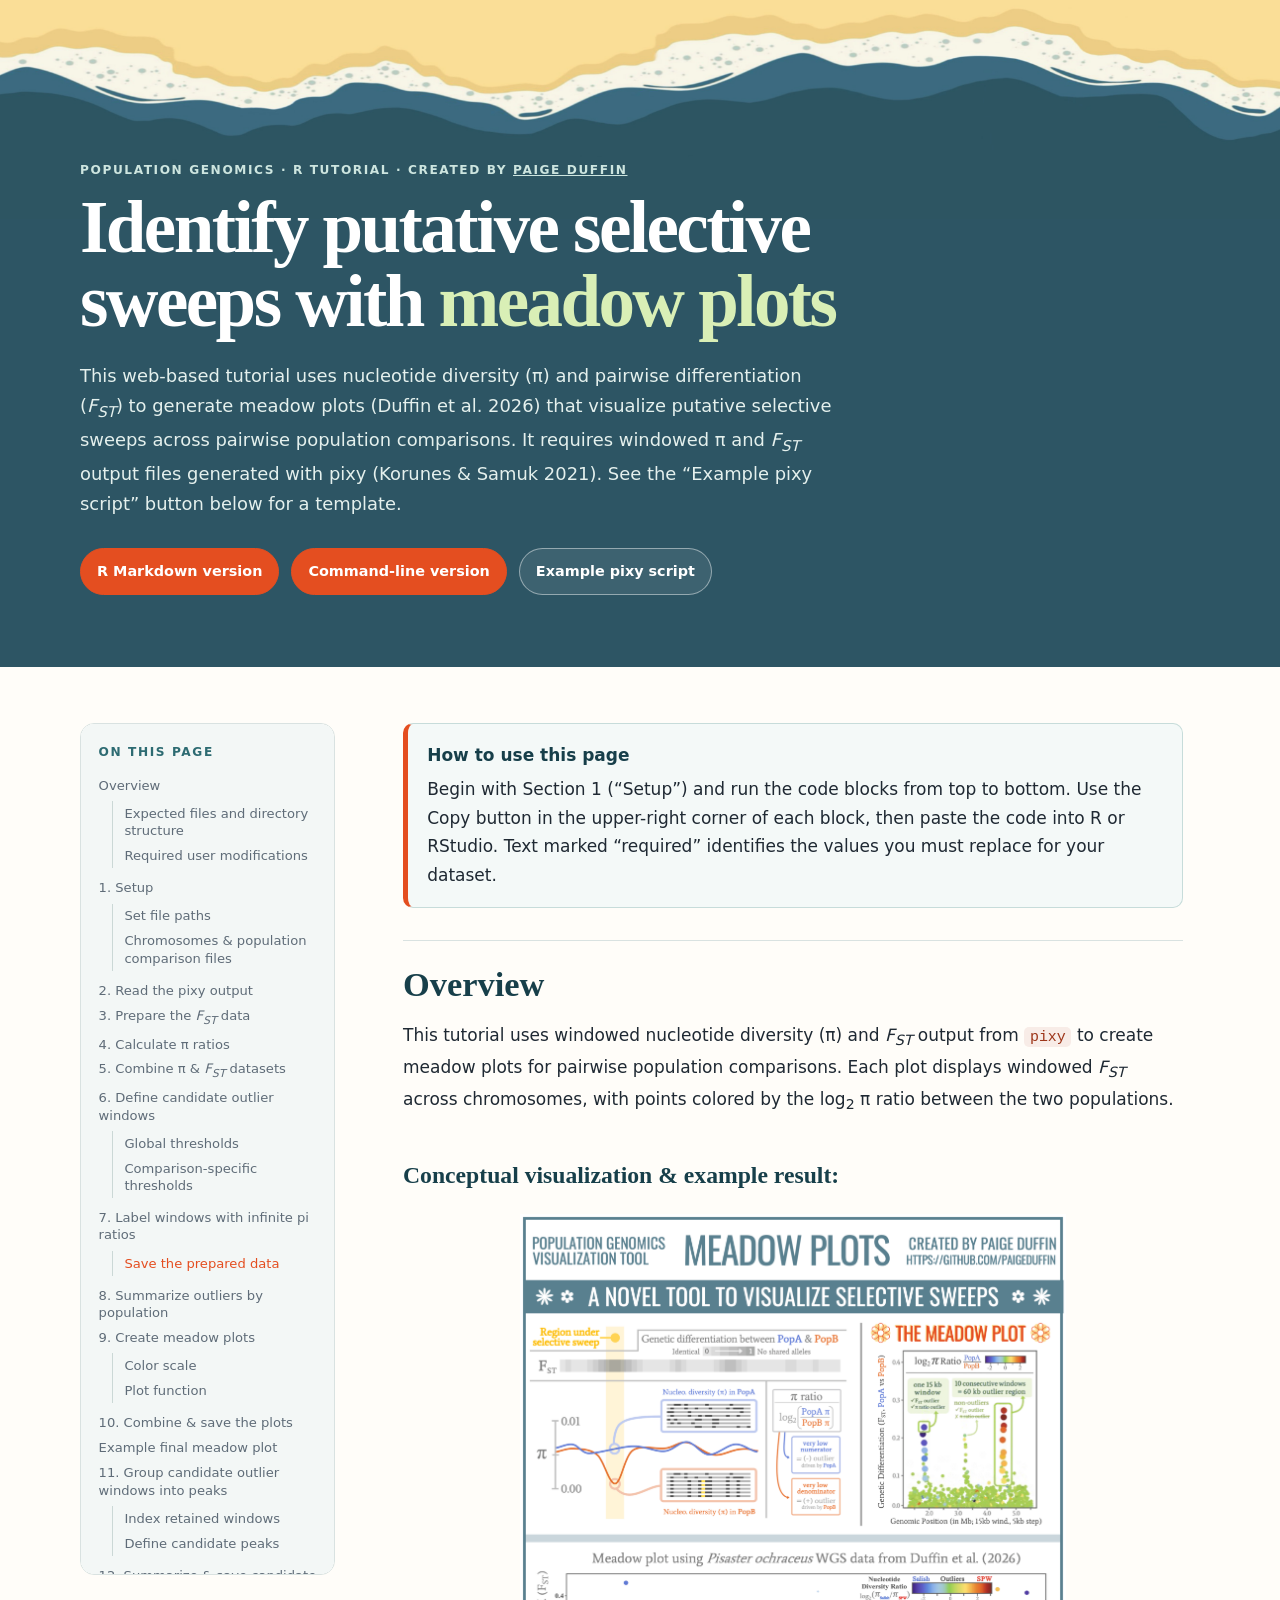
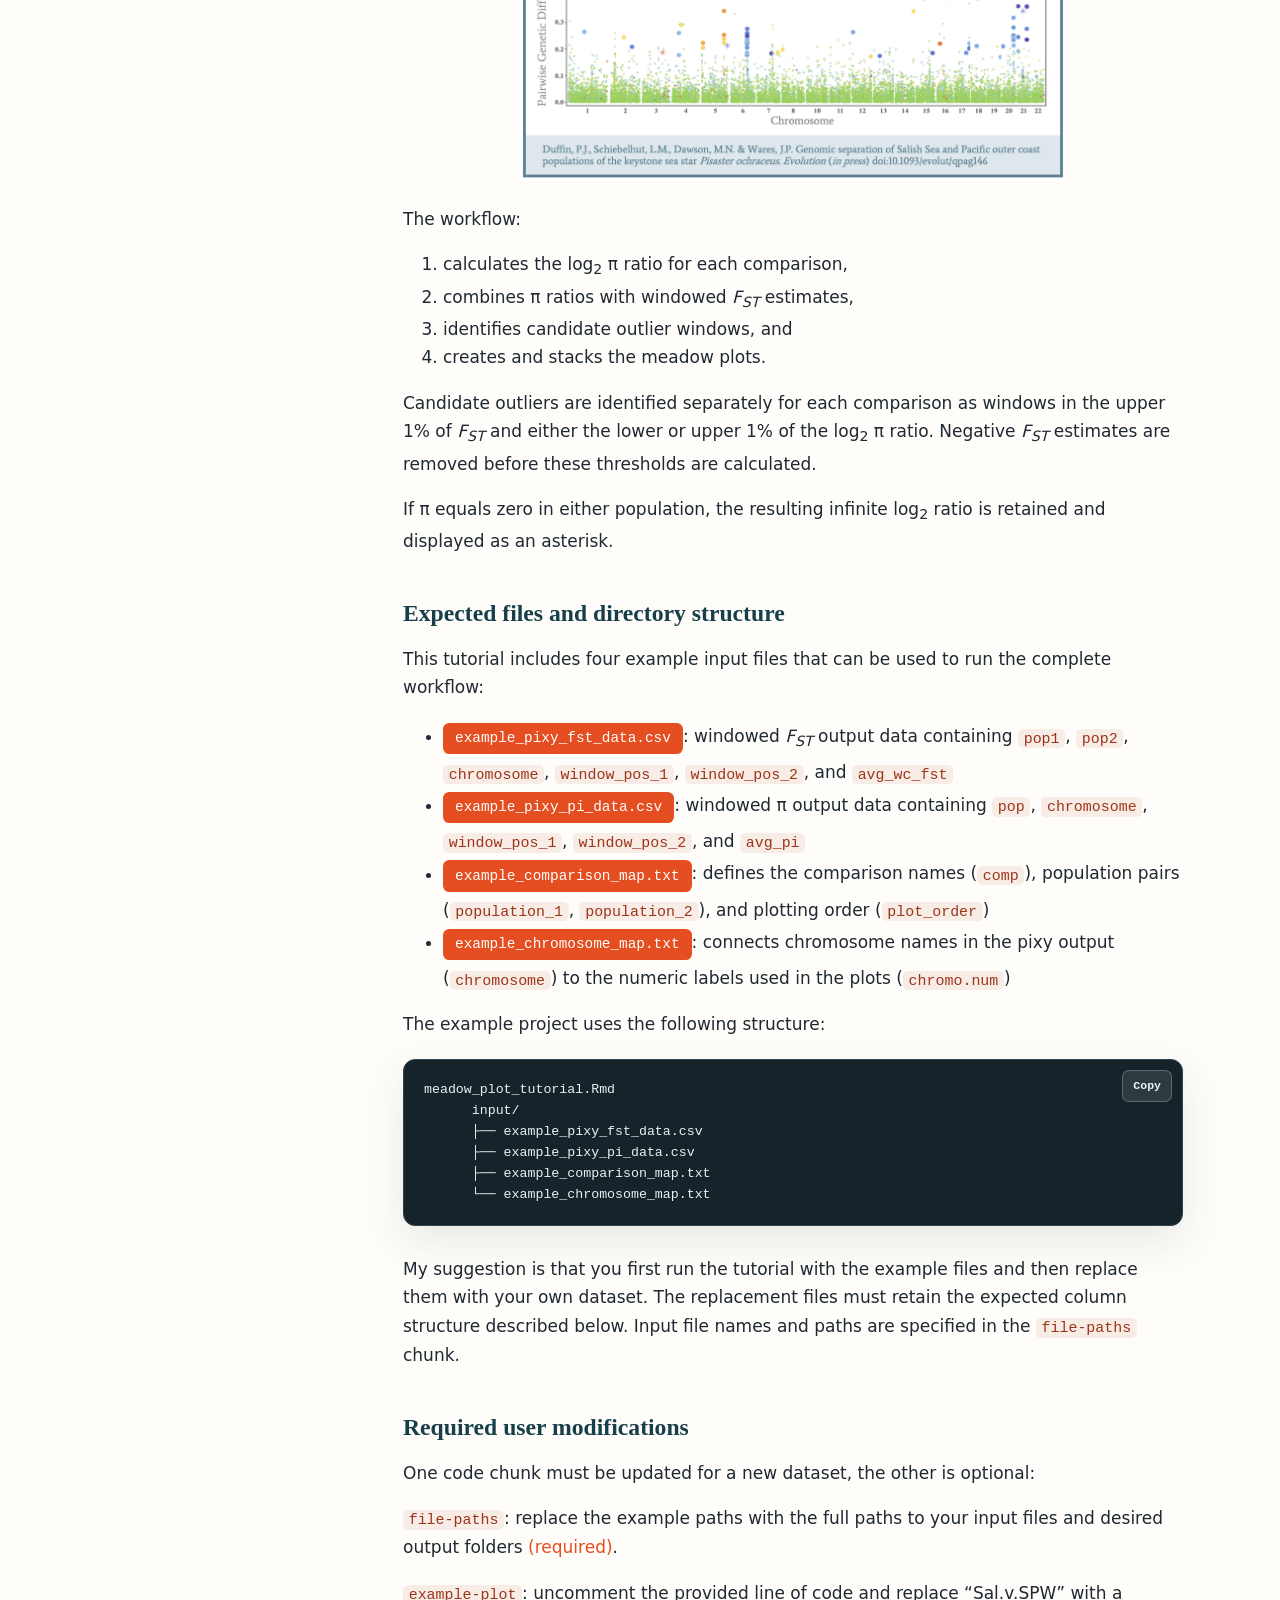
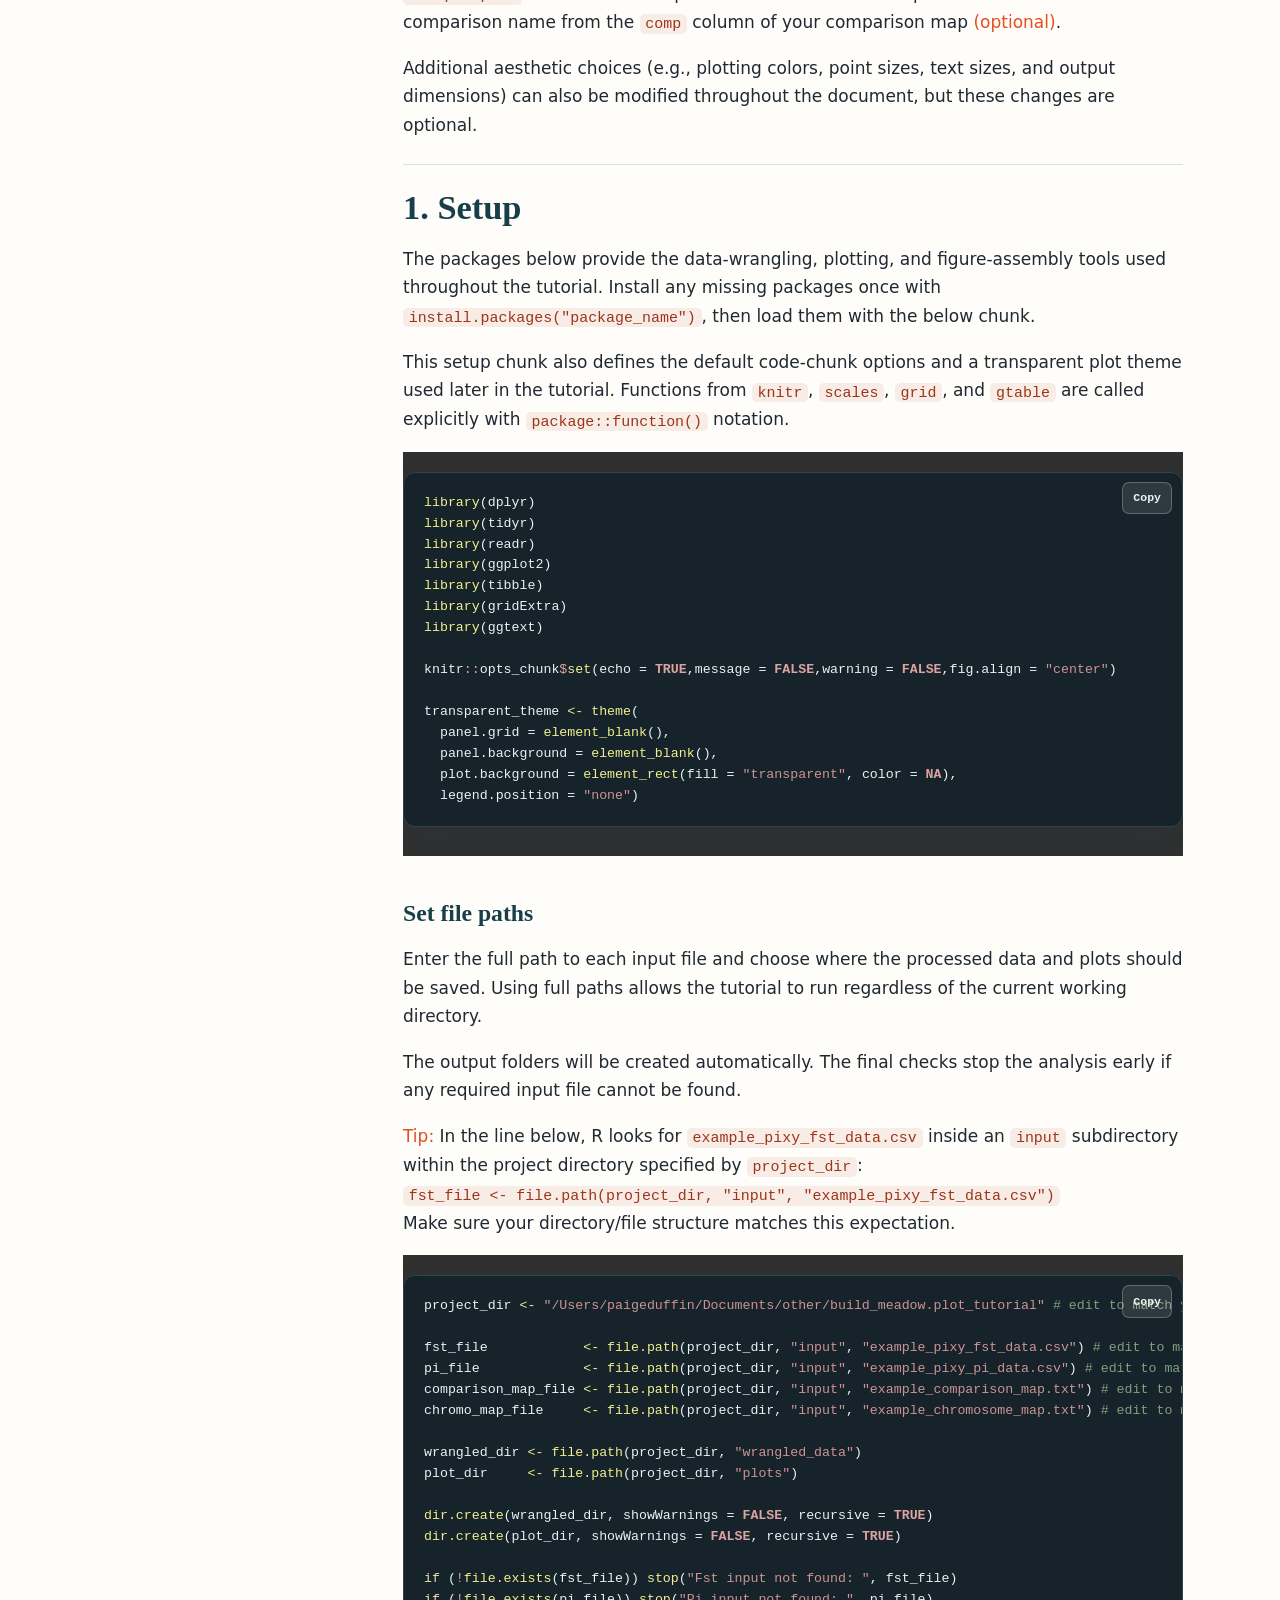
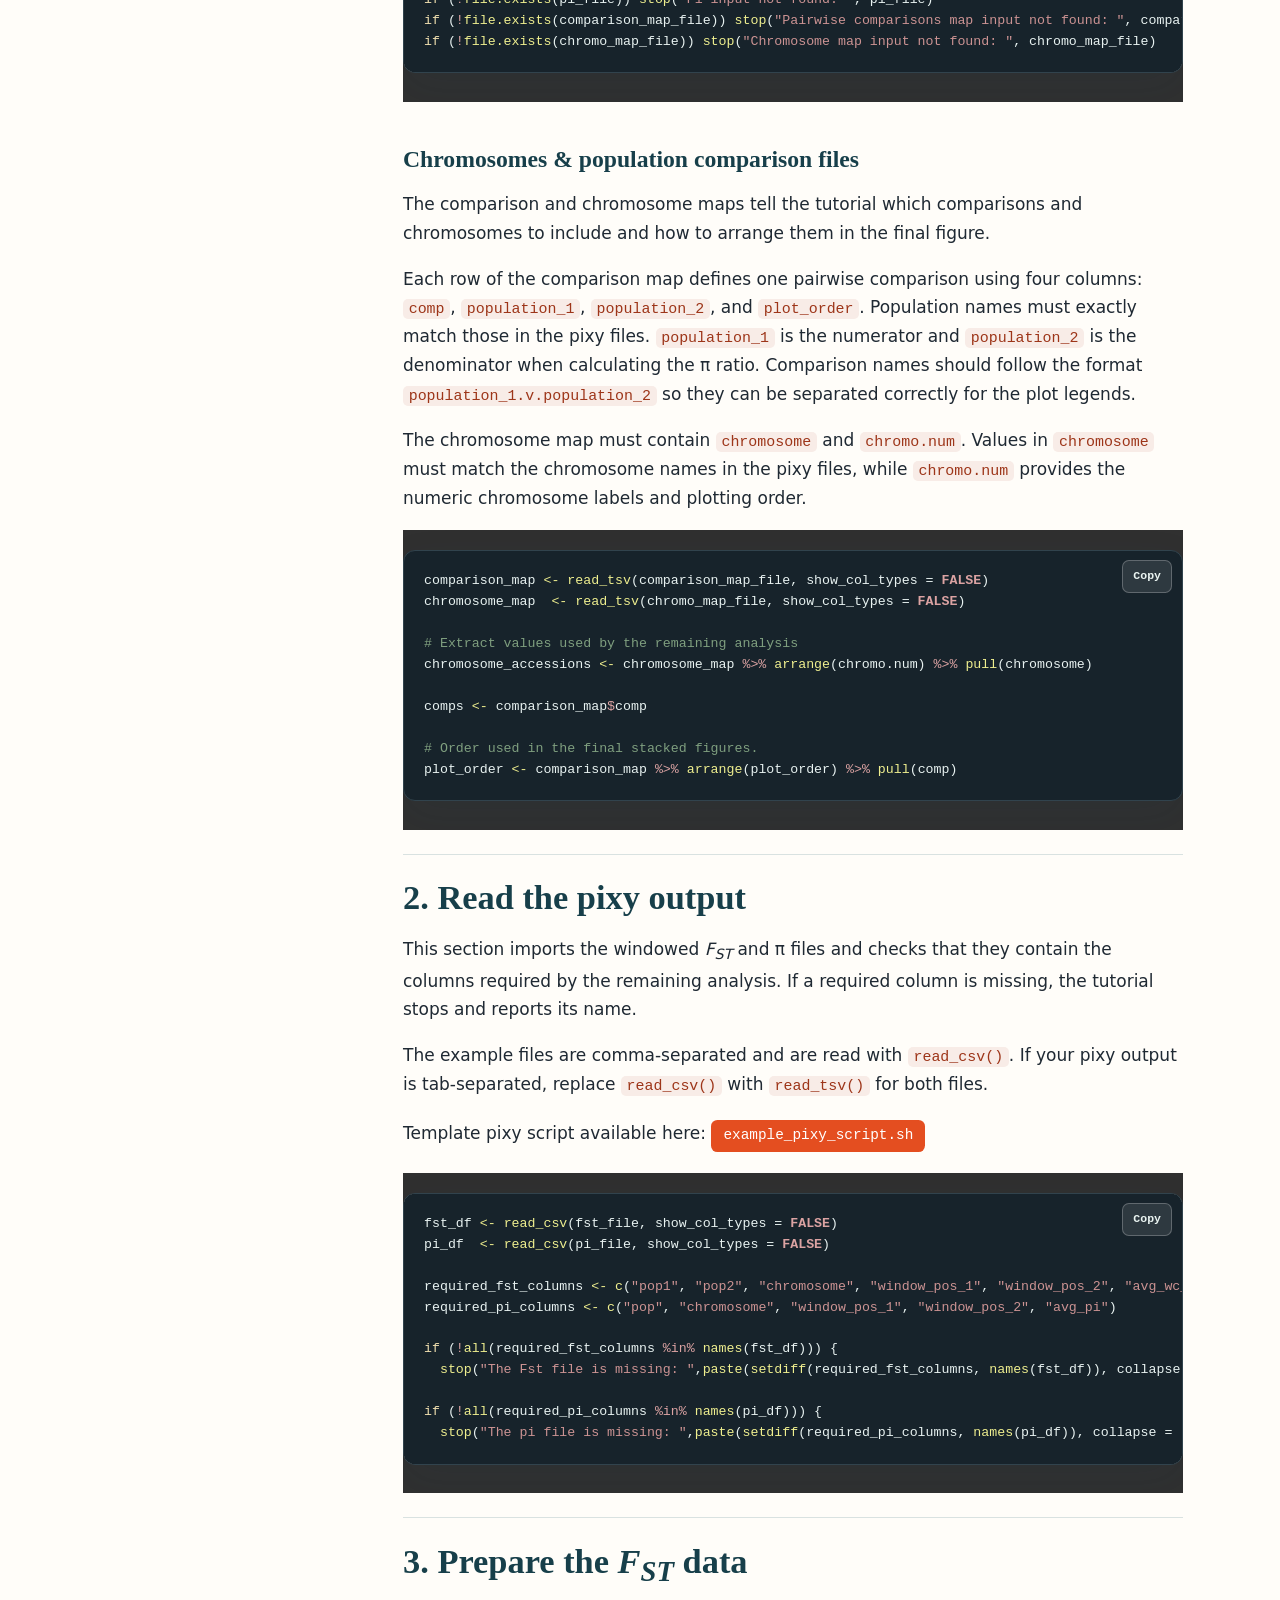
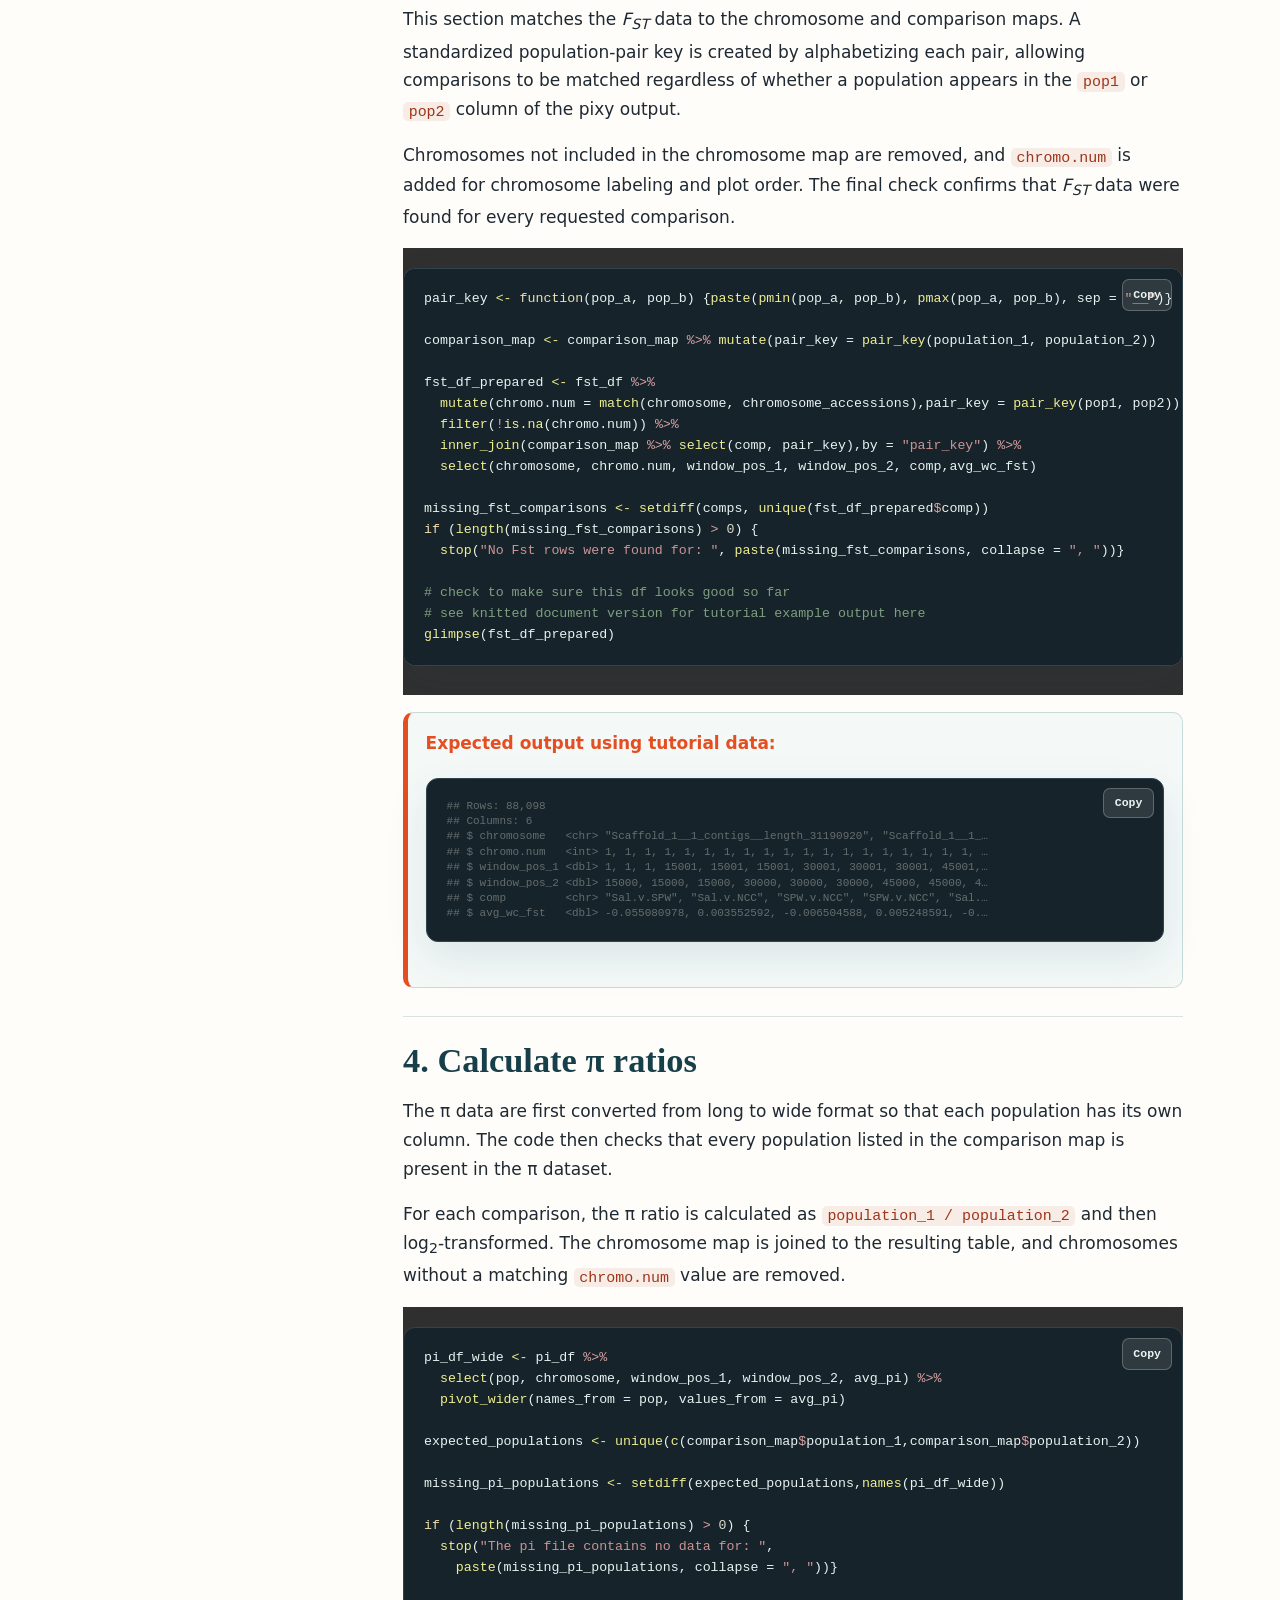
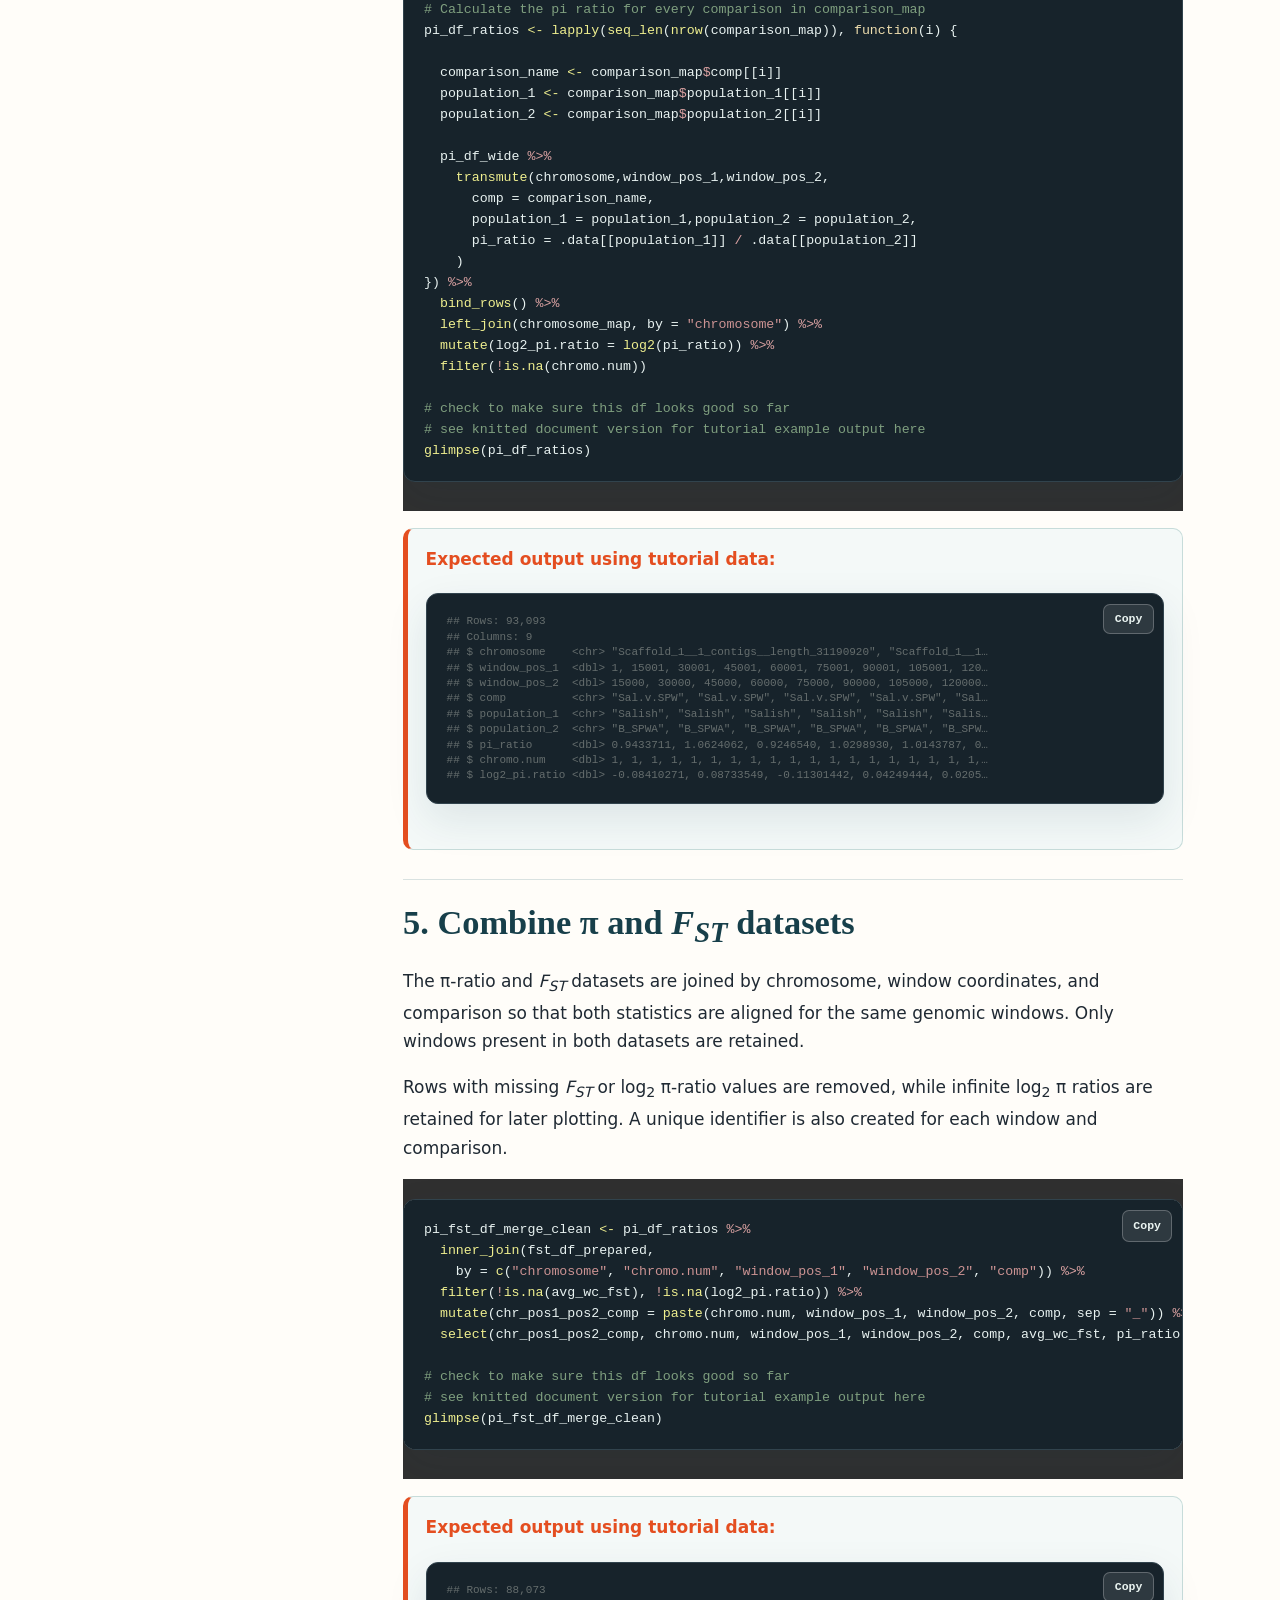
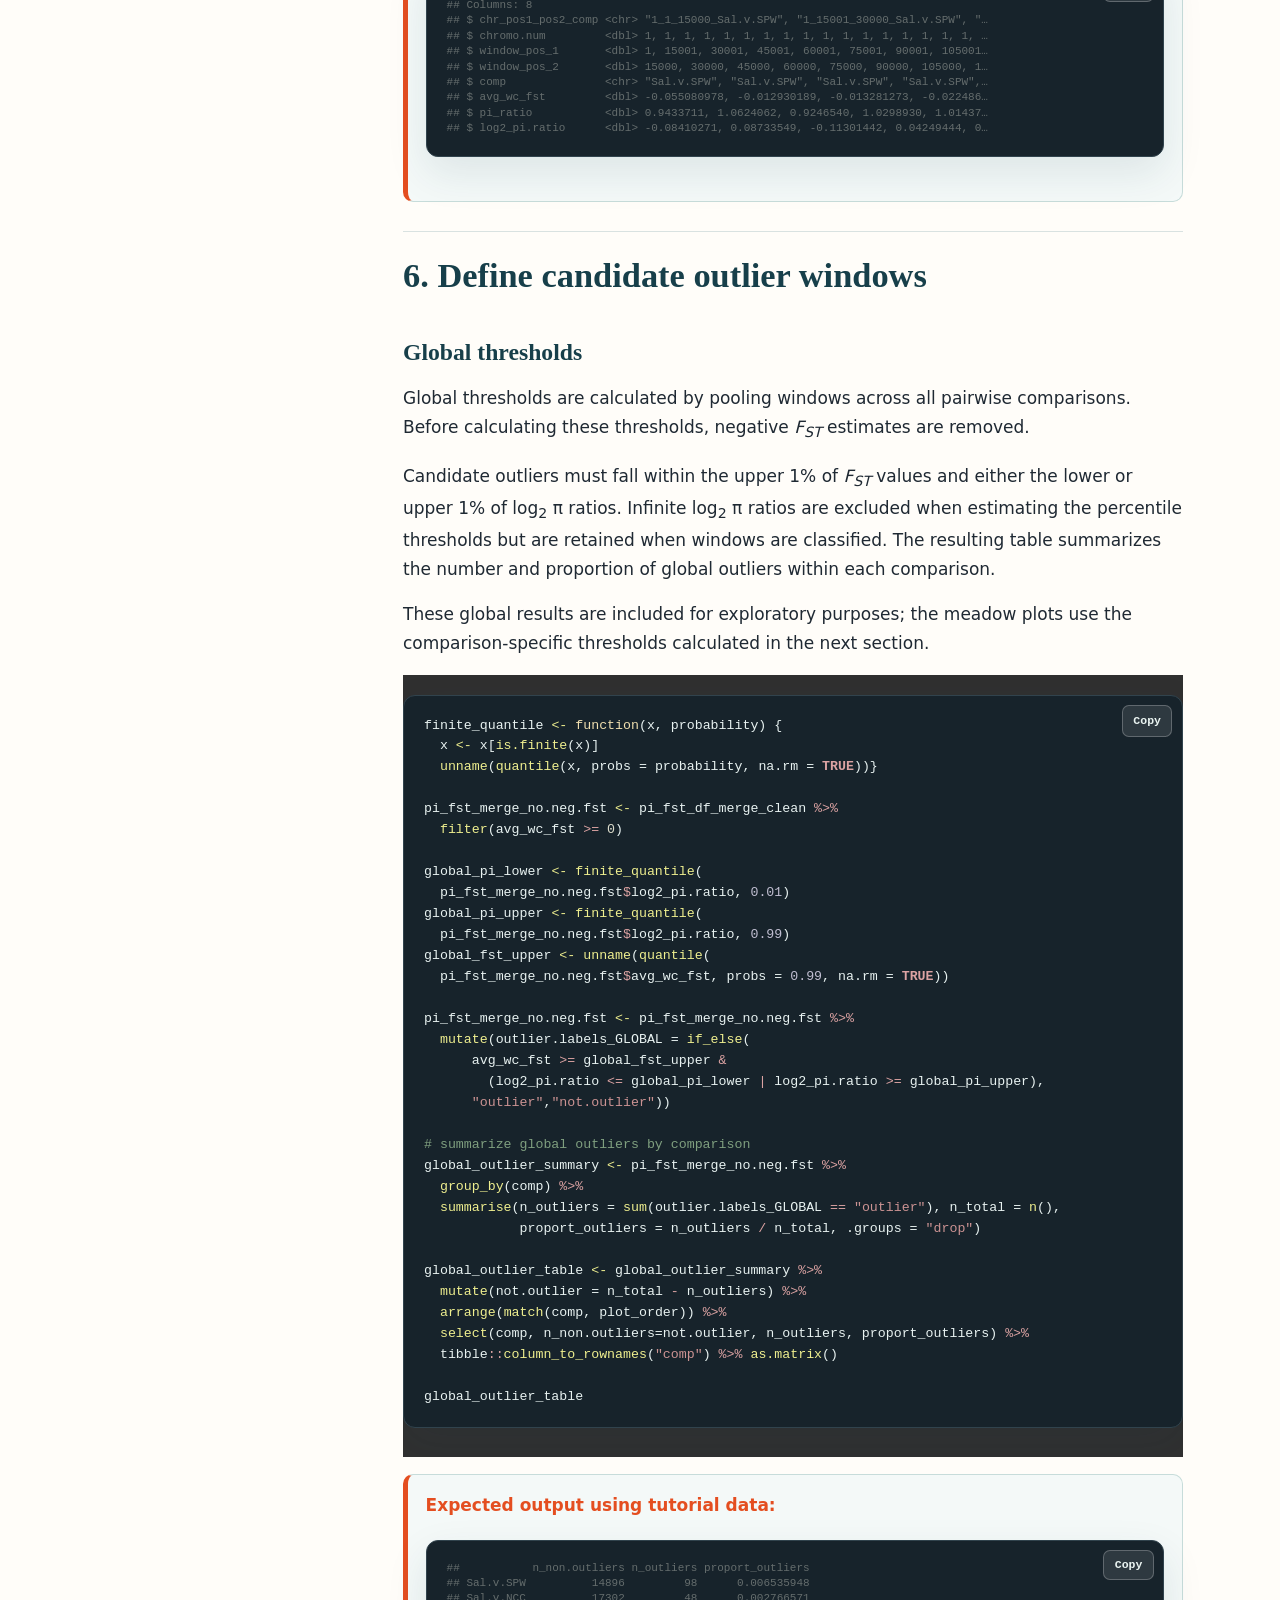
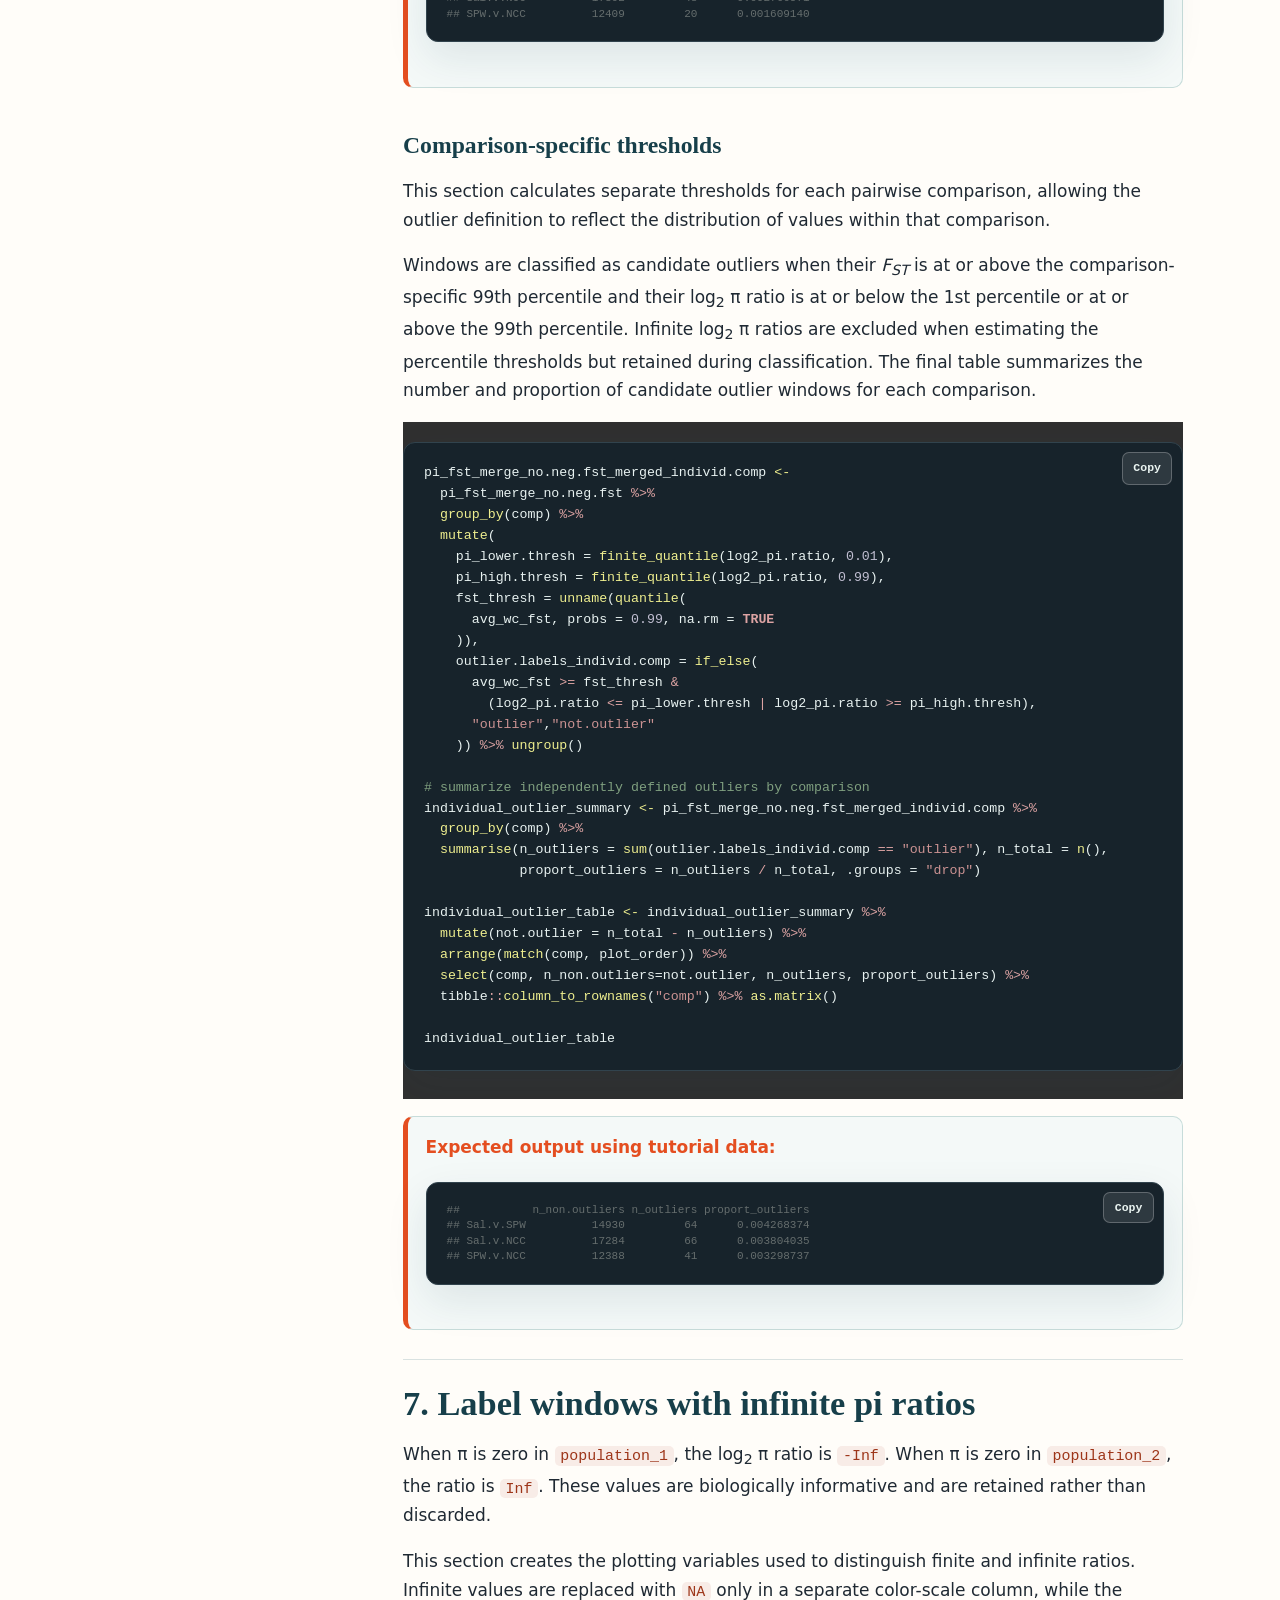
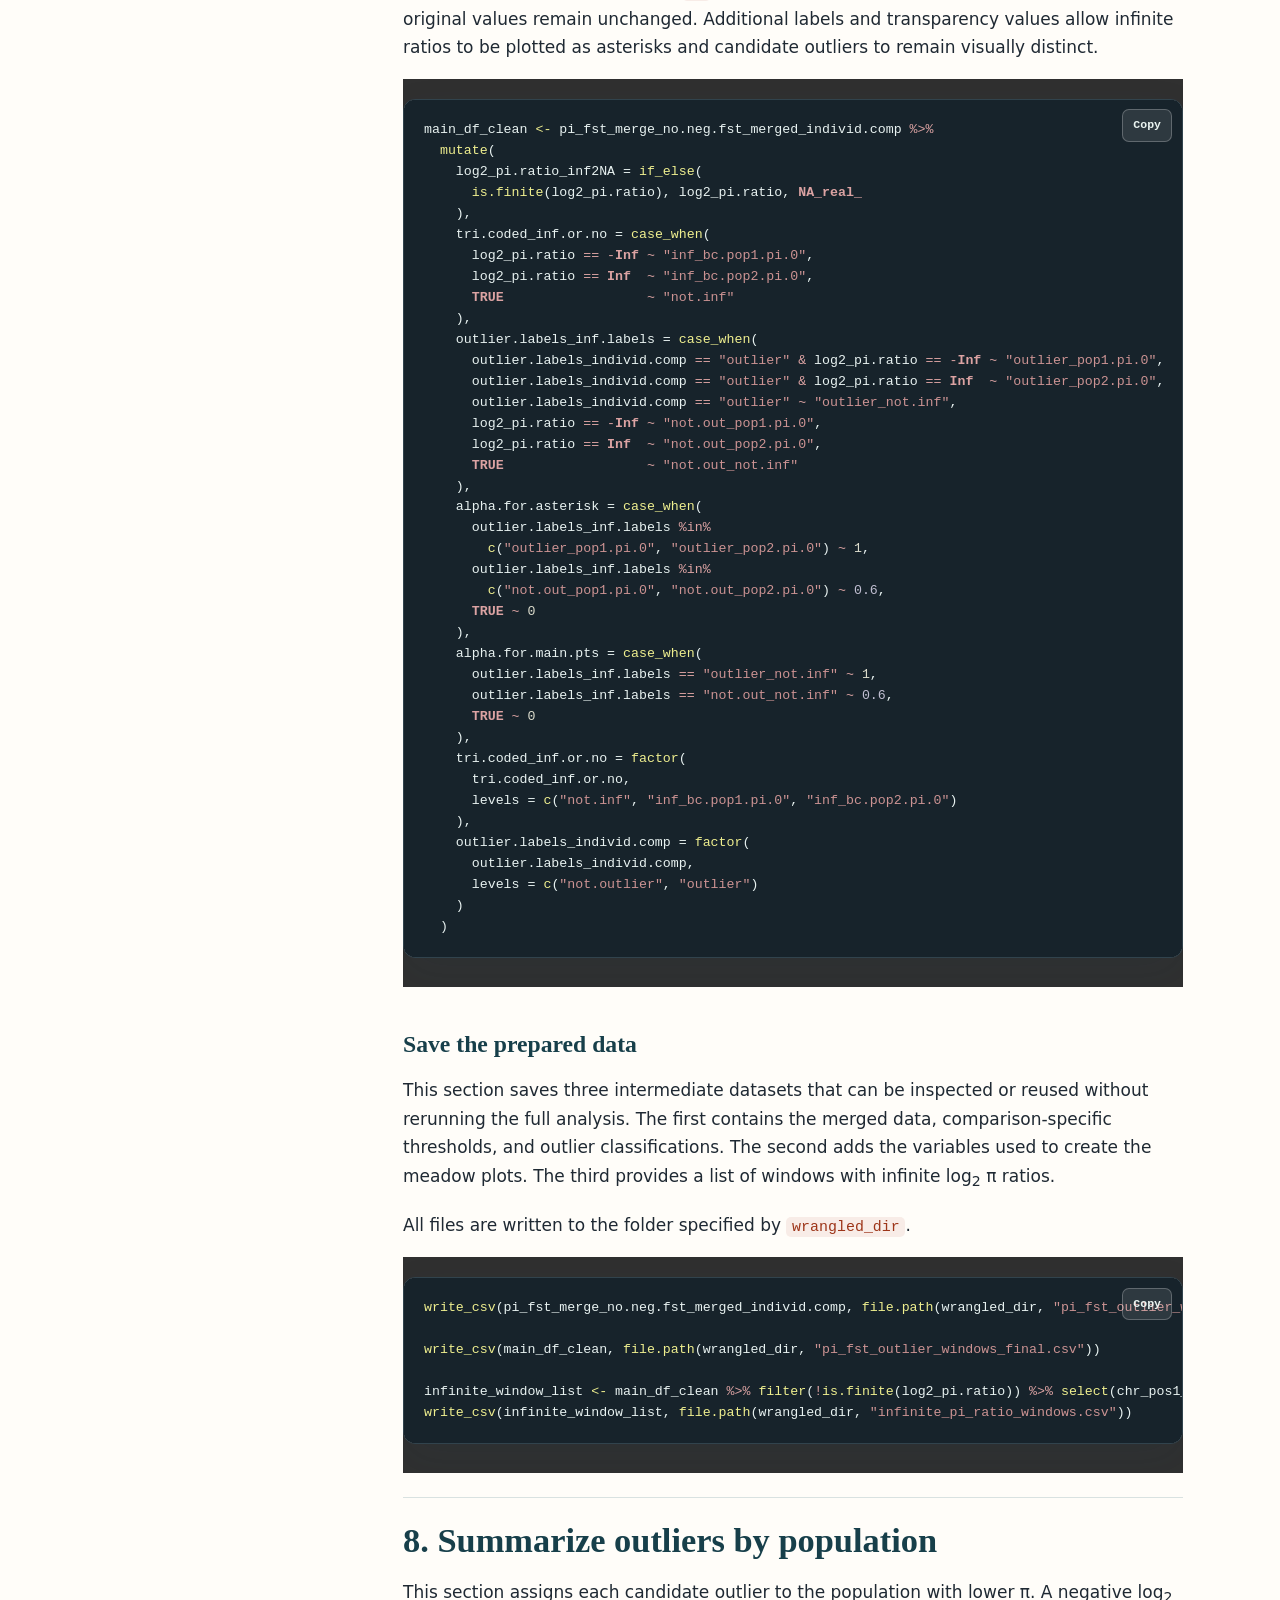
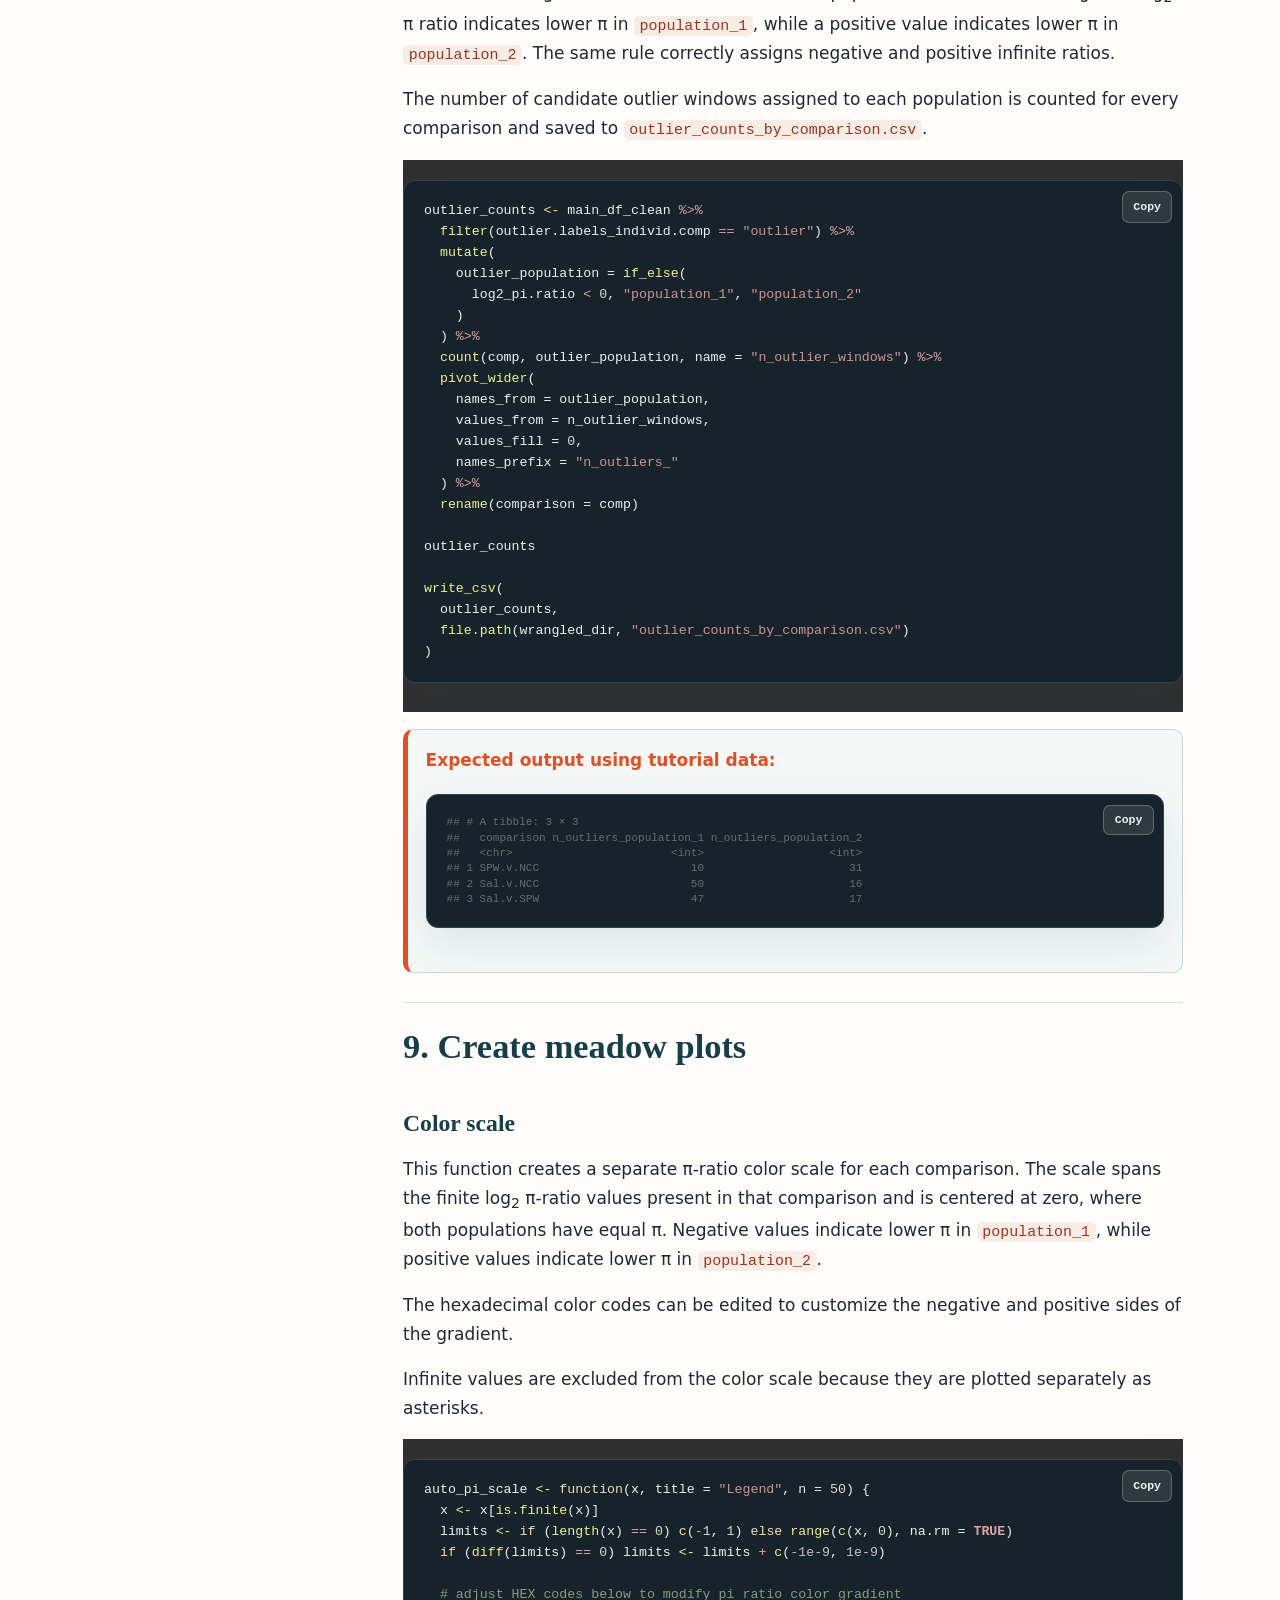
==== docs/index.html @ 85d7e69b "Update index.html" ====
<!doctype html>
<html lang="en">
<head>
  <meta charset="utf-8">
  <meta name="viewport" content="width=device-width, initial-scale=1">
  <meta name="description" content="A step-by-step tutorial for creating meadow plots and candidate peak summaries from pixy output.">
  <title>Meadow Plot Tutorial</title>
    <style>pre > code.sourceCode { white-space: pre; position: relative; }
pre > code.sourceCode > span { line-height: 1.25; }
pre > code.sourceCode > span:empty { height: 1.2em; }
.sourceCode { overflow: visible; }
code.sourceCode > span { color: inherit; text-decoration: inherit; }
div.sourceCode { margin: 1em 0; }
pre.sourceCode { margin: 0; }
@media screen {
div.sourceCode { overflow: auto; }
}
@media print {
pre > code.sourceCode { white-space: pre-wrap; }
pre > code.sourceCode > span { text-indent: -5em; padding-left: 5em; }
}
pre.numberSource code
  { counter-reset: source-line 0; }
pre.numberSource code > span
  { position: relative; left: -4em; counter-increment: source-line; }
pre.numberSource code > span > a:first-child::before
  { content: counter(source-line);
    position: relative; left: -1em; text-align: right; vertical-align: baseline;
    border: none; display: inline-block;
    -webkit-touch-callout: none; -webkit-user-select: none;
    -khtml-user-select: none; -moz-user-select: none;
    -ms-user-select: none; user-select: none;
    padding: 0 4px; width: 4em;
  }
pre.numberSource { margin-left: 3em;  padding-left: 4px; }
div.sourceCode
  { color: #cccccc; background-color: #303030; }
@media screen {
pre > code.sourceCode > span > a:first-child::before { text-decoration: underline; }
}
code span.al { color: #ffcfaf; } /* Alert */
code span.an { color: #7f9f7f; font-weight: bold; } /* Annotation */
code span.at { } /* Attribute */
code span.bn { color: #dca3a3; } /* BaseN */
code span.bu { } /* BuiltIn */
code span.cf { color: #f0dfaf; } /* ControlFlow */
code span.ch { color: #dca3a3; } /* Char */
code span.cn { color: #dca3a3; font-weight: bold; } /* Constant */
code span.co { color: #7f9f7f; } /* Comment */
code span.cv { color: #7f9f7f; font-weight: bold; } /* CommentVar */
code span.do { color: #7f9f7f; } /* Documentation */
code span.dt { color: #dfdfbf; } /* DataType */
code span.dv { color: #dcdccc; } /* DecVal */
code span.er { color: #c3bf9f; } /* Error */
code span.ex { } /* Extension */
code span.fl { color: #c0bed1; } /* Float */
code span.fu { color: #efef8f; } /* Function */
code span.im { } /* Import */
code span.in { color: #7f9f7f; font-weight: bold; } /* Information */
code span.kw { color: #f0dfaf; } /* Keyword */
code span.op { color: #f0efd0; } /* Operator */
code span.ot { color: #efef8f; } /* Other */
code span.pp { color: #ffcfaf; font-weight: bold; } /* Preprocessor */
code span.sc { color: #dca3a3; } /* SpecialChar */
code span.ss { color: #cc9393; } /* SpecialString */
code span.st { color: #cc9393; } /* String */
code span.va { } /* Variable */
code span.vs { color: #cc9393; } /* VerbatimString */
code span.wa { color: #7f9f7f; font-weight: bold; } /* Warning */

.expected-result {
  margin: 1rem 0 1.8rem;
  padding: 1rem 1.1rem;
  border: 1px solid #c7dcda;
  border-left: 5px solid #e44e20;
  border-radius: 10px;
  background: #f4f9f8;
}

.expected-result > strong { color: #e44e20; }
.expected-result pre {
  margin: 0.8rem 0 0;
  box-shadow: none;
  font-size: 0.68rem;
  font-weight: 400;
}

.expected-result pre code {
  font-weight: 400;
}
.expected-result img,
.final-product img {
  display: block;
  width: 100%;
  height: auto;
  margin-top: 1rem;
  border: 1px solid #d9e2e1;
  border-radius: 10px;
}
.eyebrow a { color: inherit; }
.eyebrow a:hover { color: white; }
</style>
    <link rel="stylesheet" href="styles.css">
</head>
<body>
  <header class="hero">
    <div class="hero__inner">
      <p class="eyebrow">Population genomics · R Tutorial · created by <a href="https://github.com/paigeduffin">Paige Duffin</a></p>
      <h1>Identify putative selective sweeps with <code>meadow plots</code></h1>
      <p class="hero__summary">This web-based tutorial uses nucleotide diversity (π) and pairwise differentiation (<em>F<sub>ST</sub></em>) to generate meadow plots (Duffin et al. 2026) that visualize putative selective sweeps across pairwise population comparisons. It requires windowed π and <em>F<sub>ST</sub></em> output files generated with pixy (Korunes & Samuk 2021). See the “Example pixy script” button below for a template.</p>
      <div class="hero__actions">
  <a class="button button--primary" href="https://github.com/paigeduffin/meadow_plot_tutorial/blob/main/tutorials/meadow_plot_tutorial.Rmd">R Markdown version</a>
  <a class="button button--primary" href="https://github.com/paigeduffin/meadow_plot_tutorial/blob/main/scripts/meadow_plot_cli.R">Command-line version</a>
  <a class="button button--secondary" href="https://github.com/paigeduffin/meadow_plot_tutorial/blob/main/input/example_pixy_script.sh">Example pixy script</a>
      </div>
        
    </div>
  </header>

  <div class="page-shell">
    <aside class="sidebar" aria-label="Tutorial contents">
      <div class="sidebar__card">
        <p class="sidebar__label">On this page</p>
        <ul>
        <li><a href="#overview" id="toc-overview">Overview</a>
        <ul>
        <li><a href="#expected-files-and-directory-structure"
        id="toc-expected-files-and-directory-structure">Expected files
        and directory structure</a></li>
        <li><a href="#required-user-modifications"
        id="toc-required-user-modifications">Required user
        modifications</a></li>
        </ul></li>
        <li><a href="#setup" id="toc-setup">1. Setup</a>
        <ul>
        <li><a href="#set-file-paths" id="toc-set-file-paths">Set file
        paths</a></li>
        <li><a href="#chromosomes-population-comparison-files"
        id="toc-chromosomes-population-comparison-files">Chromosomes
        &amp; population comparison files</a></li>
        </ul></li>
        <li><a href="#read-the-pixy-output"
        id="toc-read-the-pixy-output">2. Read the pixy output</a></li>
        <li><a href="#prepare-the-fst-data"
        id="toc-prepare-the-fst-data">3. Prepare the <em>F<sub>ST</sub></em> data</a></li>
        <li><a href="#calculate-π-ratios" id="toc-calculate-π-ratios">4.
        Calculate π ratios</a></li>
        <li><a href="#combine-π-and-fst-datasets"
        id="toc-combine-π-and-fst-datasets">5. Combine π &amp; <em>F<sub>ST</sub></em>
        datasets</a></li>
        <li><a href="#define-candidate-outlier-windows"
        id="toc-define-candidate-outlier-windows">6. Define candidate
        outlier windows</a>
        <ul>
        <li><a href="#global-thresholds"
        id="toc-global-thresholds">Global thresholds</a></li>
        <li><a href="#comparison-specific-thresholds"
        id="toc-comparison-specific-thresholds">Comparison-specific
        thresholds</a></li>
        </ul></li>
        <li><a href="#label-windows-with-infinite-pi-ratios"
        id="toc-label-windows-with-infinite-pi-ratios">7. Label windows
        with infinite pi ratios</a>
        <ul>
        <li><a href="#save-the-prepared-data"
        id="toc-save-the-prepared-data">Save the prepared data</a></li>
        </ul></li>
        <li><a href="#summarize-outliers-by-population"
        id="toc-summarize-outliers-by-population">8. Summarize outliers
        by population</a></li>
        <li><a href="#create-meadow-plots"
        id="toc-create-meadow-plots">9. Create meadow plots</a>
        <ul>
        <li><a href="#color-scale" id="toc-color-scale">Color
        scale</a></li>
        <li><a href="#plot-function" id="toc-plot-function">Plot
        function</a></li>
        </ul></li>
        <li><a href="#combine-and-save-the-plots"
        id="toc-combine-and-save-the-plots">10. Combine &amp; save the
        plots</a></li>
        <li><a href="#example-final-meadow-plot"
        id="toc-example-final-meadow-plot">   Example final meadow
        plot</a></li>
        <li><a href="#group-candidate-outlier-windows-into-peaks"
        id="toc-group-candidate-outlier-windows-into-peaks">11. Group
        candidate outlier windows into peaks</a>
        <ul>
        <li><a href="#index-retained-windows"
        id="toc-index-retained-windows">Index retained windows</a></li>
        <li><a href="#define-candidate-peaks"
        id="toc-define-candidate-peaks">Define candidate peaks</a></li>
        </ul></li>
        <li><a href="#summarize-and-save-candidate-peaks"
        id="toc-summarize-and-save-candidate-peaks">12. Summarize &amp;
        save candidate peaks</a></li>
        <li><a href="#plot-candidate-peak-sizes"
        id="toc-plot-candidate-peak-sizes">13. Plot candidate peak
        sizes</a></li>
        <li><a href="#example-final-candidate-peak-plot"
        id="toc-example-final-candidate-peak-plot">   Example final
        candidate-peak plot</a></li>
        <li><a href="#reproducibility-information"
        id="toc-reproducibility-information">14. References &amp; reproducibility info</a></li>
        </ul>
      </div>
    </aside>

    <main id="main-content" class="tutorial">
      <div class="callout">
        <strong>How to use this page</strong>
        <p>Begin with Section 1 (“Setup”) and run the code blocks from top to bottom. Use the Copy button in the upper-right corner of each block, then paste the code into R or RStudio. Text marked “required” identifies the values you must replace for your dataset.</p>
      </div>
      <section id="overview" class="level1">
      <h1>Overview</h1>
      <p>This tutorial uses windowed nucleotide diversity (π) and <em>F<sub>ST</sub></em>
      output from <code>pixy</code> to create meadow plots for pairwise
      population comparisons. Each plot displays windowed <em>F<sub>ST</sub></em> across
      chromosomes, with points colored by the log<sub>2</sub> π ratio between the
      two populations.</p>
      <h2>Conceptual visualization & example result:</h2>
<img src="infographic.png"
     alt="Infographic overview of meadow plot rationale and example plots."
     style="display:block; width:70%; max-width:800px; height:auto; margin:1.5rem auto;">
      <p>The workflow:</p>
      <ol type="1">
      <li>calculates the log<sub>2</sub> π ratio for each comparison,</li>
      <li>combines π ratios with windowed <em>F<sub>ST</sub></em> estimates,</li>
      <li>identifies candidate outlier windows, and</li>
      <li>creates and stacks the meadow plots.</li>
      </ol>
      <p>Candidate outliers are identified separately for each
      comparison as windows in the upper 1% of <em>F<sub>ST</sub></em> and either the lower
      or upper 1% of the log<sub>2</sub> π ratio. Negative <em>F<sub>ST</sub></em> estimates are
      removed before these thresholds are calculated.</p>
      <p>If π equals zero in either population, the resulting infinite
      log<sub>2</sub> ratio is retained and displayed as an asterisk.</p>
      <section id="expected-files-and-directory-structure"
      class="level2">
      <h2>Expected files and directory structure</h2>
      <p>This tutorial includes four example input files that can be
      used to run the complete workflow:</p>
      <ul>
      <li><a class="example-file-button"
   href="https://github.com/paigeduffin/meadow_plot_tutorial/blob/main/input/example_pixy_fst_data.csv">
  example_pixy_fst_data.csv
</a>: windowed <em>F<sub>ST</sub></em> output
      data containing <code>pop1</code>, <code>pop2</code>,
      <code>chromosome</code>, <code>window_pos_1</code>,
      <code>window_pos_2</code>, and <code>avg_wc_fst</code></li>
      <li><a class="example-file-button"
   href="https://github.com/paigeduffin/meadow_plot_tutorial/blob/main/input/example_pixy_pi_data.csv">
  example_pixy_pi_data.csv
</a>: windowed π output data
      containing <code>pop</code>, <code>chromosome</code>,
      <code>window_pos_1</code>, <code>window_pos_2</code>, and
      <code>avg_pi</code></li>
      <li><a class="example-file-button"
   href="https://github.com/paigeduffin/meadow_plot_tutorial/blob/main/input/example_comparison_map.txt">
  example_comparison_map.txt
</a>: defines the
      comparison names (<code>comp</code>), population pairs
      (<code>population_1</code>, <code>population_2</code>), and
      plotting order (<code>plot_order</code>)</li>
      <li><a class="example-file-button"
   href="https://github.com/paigeduffin/meadow_plot_tutorial/blob/main/input/example_chromosome_map.txt">
  example_chromosome_map.txt
</a>: connects chromosome
      names in the pixy output (<code>chromosome</code>) to the numeric
      labels used in the plots (<code>chromo.num</code>)</li>
      </ul>
      <p>The example project uses the following structure:</p>
      <pre><code>meadow_plot_tutorial.Rmd
      input/
      ├── example_pixy_fst_data.csv
      ├── example_pixy_pi_data.csv
      ├── example_comparison_map.txt
      └── example_chromosome_map.txt</code></pre>
      <p>My suggestion is that you first run the tutorial with the 
      example files and then replace them with your own dataset. The
      replacement files must retain the expected column structure
      described below. Input file names and paths are specified 
      in the <code>file-paths</code> chunk.</p>
      </section>
      <section id="required-user-modifications" class="level2">
      <h2>Required user modifications</h2>
      <p>One code chunk must be updated for a new dataset, the other is optional:</p>
<p>
<code>file-paths</code>: replace the example paths with the full paths to your input files and desired output folders <span style="color:#e44e20;">(required)</span>.
</p>

<p>
<code>example-plot</code>: uncomment the provided line of code and replace “Sal.v.SPW” with a comparison name from the <code>comp</code> column of your comparison map <span style="color:#e44e20;">(optional)</span>.
</p>
      <p>Additional aesthetic choices (e.g., plotting colors, point
      sizes, text sizes, and output dimensions) can also be modified
      throughout the document, but these changes are optional.</p>
      </section>
      </section>
      <section id="setup" class="level1">
      <h1>1. Setup</h1>
      <p>The packages below provide the data-wrangling, plotting, and
      figure-assembly tools used throughout the tutorial. Install any
      missing packages once with
      <code>install.packages("package_name")</code>, then load them with
      the below chunk.</p>
      <p>This setup chunk also defines the default code-chunk options
      and a transparent plot theme used later in the tutorial. Functions
      from <code>knitr</code>, <code>scales</code>, <code>grid</code>,
      and <code>gtable</code> are called explicitly with
      <code>package::function()</code> notation.</p>
      <div class="sourceCode" id="cb1"><pre
      class="sourceCode r"><code class="sourceCode r"><span id="cb1-1"><a href="#cb1-1" aria-hidden="true" tabindex="-1"></a><span class="fu">library</span>(dplyr)</span>
<span id="cb1-2"><a href="#cb1-2" aria-hidden="true" tabindex="-1"></a><span class="fu">library</span>(tidyr)</span>
<span id="cb1-3"><a href="#cb1-3" aria-hidden="true" tabindex="-1"></a><span class="fu">library</span>(readr)</span>
<span id="cb1-4"><a href="#cb1-4" aria-hidden="true" tabindex="-1"></a><span class="fu">library</span>(ggplot2)</span>
<span id="cb1-5"><a href="#cb1-5" aria-hidden="true" tabindex="-1"></a><span class="fu">library</span>(tibble)</span>
<span id="cb1-6"><a href="#cb1-6" aria-hidden="true" tabindex="-1"></a><span class="fu">library</span>(gridExtra)</span>
<span id="cb1-7"><a href="#cb1-7" aria-hidden="true" tabindex="-1"></a><span class="fu">library</span>(ggtext)</span>
<span id="cb1-8"><a href="#cb1-8" aria-hidden="true" tabindex="-1"></a></span>
<span id="cb1-9"><a href="#cb1-9" aria-hidden="true" tabindex="-1"></a>knitr<span class="sc">::</span>opts_chunk<span class="sc">$</span><span class="fu">set</span>(<span class="at">echo =</span> <span class="cn">TRUE</span>,<span class="at">message =</span> <span class="cn">FALSE</span>,<span class="at">warning =</span> <span class="cn">FALSE</span>,<span class="at">fig.align =</span> <span class="st">&quot;center&quot;</span>)</span>
<span id="cb1-10"><a href="#cb1-10" aria-hidden="true" tabindex="-1"></a></span>
<span id="cb1-11"><a href="#cb1-11" aria-hidden="true" tabindex="-1"></a>transparent_theme <span class="ot">&lt;-</span> <span class="fu">theme</span>(</span>
<span id="cb1-12"><a href="#cb1-12" aria-hidden="true" tabindex="-1"></a>  <span class="at">panel.grid =</span> <span class="fu">element_blank</span>(),</span>
<span id="cb1-13"><a href="#cb1-13" aria-hidden="true" tabindex="-1"></a>  <span class="at">panel.background =</span> <span class="fu">element_blank</span>(),</span>
<span id="cb1-14"><a href="#cb1-14" aria-hidden="true" tabindex="-1"></a>  <span class="at">plot.background =</span> <span class="fu">element_rect</span>(<span class="at">fill =</span> <span class="st">&quot;transparent&quot;</span>, <span class="at">color =</span> <span class="cn">NA</span>),</span>
<span id="cb1-15"><a href="#cb1-15" aria-hidden="true" tabindex="-1"></a>  <span class="at">legend.position =</span> <span class="st">&quot;none&quot;</span>)</span></code></pre></div>
      <section id="set-file-paths" class="level2">
      <h2>Set file paths</h2>
      <p>Enter the full path to each input file and choose where the
      processed data and plots should be saved. Using full paths allows
      the tutorial to run regardless of the current working
      directory.</p>
      <p>The output folders will be created automatically. The final
      checks stop the analysis early if any required input file cannot
      be found.</p>
<p><span style="color:#e44e20;">Tip:</span> In the line below, R looks for
<code>example_pixy_fst_data.csv</code> inside an
<code>input</code> subdirectory within the project directory
specified by <code>project_dir</code>:<br>
<code>fst_file &lt;- file.path(project_dir, "input", "example_pixy_fst_data.csv")</code><br>
Make sure your directory/file structure matches this expectation.</p>
      <div class="sourceCode" id="cb2"><pre
      class="sourceCode r"><code class="sourceCode r"><span id="cb2-1"><a href="#cb2-1" aria-hidden="true" tabindex="-1"></a>project_dir <span class="ot">&lt;-</span> <span class="st">&quot;/Users/paigeduffin/Documents/other/build_meadow.plot_tutorial&quot;</span> <span class="co"># edit to match your absolute file path to the project directory</span></span>
<span id="cb2-2"><a href="#cb2-2" aria-hidden="true" tabindex="-1"></a></span>
<span id="cb2-3"><a href="#cb2-3" aria-hidden="true" tabindex="-1"></a>fst_file            <span class="ot">&lt;-</span> <span class="fu">file.path</span>(project_dir, <span class="st">&quot;input&quot;</span>, <span class="st">&quot;example_pixy_fst_data.csv&quot;</span>) <span class="co"># edit to match your file name</span></span>
<span id="cb2-4"><a href="#cb2-4" aria-hidden="true" tabindex="-1"></a>pi_file             <span class="ot">&lt;-</span> <span class="fu">file.path</span>(project_dir, <span class="st">&quot;input&quot;</span>, <span class="st">&quot;example_pixy_pi_data.csv&quot;</span>) <span class="co"># edit to match your file name</span></span>
<span id="cb2-5"><a href="#cb2-5" aria-hidden="true" tabindex="-1"></a>comparison_map_file <span class="ot">&lt;-</span> <span class="fu">file.path</span>(project_dir, <span class="st">&quot;input&quot;</span>, <span class="st">&quot;example_comparison_map.txt&quot;</span>) <span class="co"># edit to match your file name</span></span>
<span id="cb2-6"><a href="#cb2-6" aria-hidden="true" tabindex="-1"></a>chromo_map_file     <span class="ot">&lt;-</span> <span class="fu">file.path</span>(project_dir, <span class="st">&quot;input&quot;</span>, <span class="st">&quot;example_chromosome_map.txt&quot;</span>) <span class="co"># edit to match your file name</span></span>
<span id="cb2-7"><a href="#cb2-7" aria-hidden="true" tabindex="-1"></a></span>
<span id="cb2-8"><a href="#cb2-8" aria-hidden="true" tabindex="-1"></a>wrangled_dir <span class="ot">&lt;-</span> <span class="fu">file.path</span>(project_dir, <span class="st">&quot;wrangled_data&quot;</span>)</span>
<span id="cb2-9"><a href="#cb2-9" aria-hidden="true" tabindex="-1"></a>plot_dir     <span class="ot">&lt;-</span> <span class="fu">file.path</span>(project_dir, <span class="st">&quot;plots&quot;</span>)</span>
<span id="cb2-10"><a href="#cb2-10" aria-hidden="true" tabindex="-1"></a></span>
<span id="cb2-11"><a href="#cb2-11" aria-hidden="true" tabindex="-1"></a><span class="fu">dir.create</span>(wrangled_dir, <span class="at">showWarnings =</span> <span class="cn">FALSE</span>, <span class="at">recursive =</span> <span class="cn">TRUE</span>)</span>
<span id="cb2-12"><a href="#cb2-12" aria-hidden="true" tabindex="-1"></a><span class="fu">dir.create</span>(plot_dir, <span class="at">showWarnings =</span> <span class="cn">FALSE</span>, <span class="at">recursive =</span> <span class="cn">TRUE</span>)</span>
<span id="cb2-13"><a href="#cb2-13" aria-hidden="true" tabindex="-1"></a></span>
<span id="cb2-14"><a href="#cb2-14" aria-hidden="true" tabindex="-1"></a><span class="cf">if</span> (<span class="sc">!</span><span class="fu">file.exists</span>(fst_file)) <span class="fu">stop</span>(<span class="st">&quot;Fst input not found: &quot;</span>, fst_file)</span>
<span id="cb2-15"><a href="#cb2-15" aria-hidden="true" tabindex="-1"></a><span class="cf">if</span> (<span class="sc">!</span><span class="fu">file.exists</span>(pi_file)) <span class="fu">stop</span>(<span class="st">&quot;Pi input not found: &quot;</span>, pi_file)</span>
<span id="cb2-16"><a href="#cb2-16" aria-hidden="true" tabindex="-1"></a><span class="cf">if</span> (<span class="sc">!</span><span class="fu">file.exists</span>(comparison_map_file)) <span class="fu">stop</span>(<span class="st">&quot;Pairwise comparisons map input not found: &quot;</span>, comparison_map_file)</span>
<span id="cb2-17"><a href="#cb2-17" aria-hidden="true" tabindex="-1"></a><span class="cf">if</span> (<span class="sc">!</span><span class="fu">file.exists</span>(chromo_map_file)) <span class="fu">stop</span>(<span class="st">&quot;Chromosome map input not found: &quot;</span>, chromo_map_file)</span></code></pre></div>
      </section>
      <section id="chromosomes-population-comparison-files"
      class="level2">
      <h2>Chromosomes &amp; population comparison files</h2>
      <p>The comparison and chromosome maps tell the tutorial which
      comparisons and chromosomes to include and how to arrange them in
      the final figure.</p>
      <p>Each row of the comparison map defines one pairwise comparison
      using four columns: <code>comp</code>, <code>population_1</code>,
      <code>population_2</code>, and <code>plot_order</code>. Population
      names must exactly match those in the pixy files.
      <code>population_1</code> is the numerator and
      <code>population_2</code> is the denominator when calculating the
      π ratio. Comparison names should follow the format
      <code>population_1.v.population_2</code> so they can be separated
      correctly for the plot legends.</p>
      <p>The chromosome map must contain <code>chromosome</code> and
      <code>chromo.num</code>. Values in <code>chromosome</code> must
      match the chromosome names in the pixy files, while
      <code>chromo.num</code> provides the numeric chromosome labels and
      plotting order.</p>
      <div class="sourceCode" id="cb3"><pre
      class="sourceCode r"><code class="sourceCode r"><span id="cb3-1"><a href="#cb3-1" aria-hidden="true" tabindex="-1"></a>comparison_map <span class="ot">&lt;-</span> <span class="fu">read_tsv</span>(comparison_map_file, <span class="at">show_col_types =</span> <span class="cn">FALSE</span>)</span>
<span id="cb3-2"><a href="#cb3-2" aria-hidden="true" tabindex="-1"></a>chromosome_map  <span class="ot">&lt;-</span> <span class="fu">read_tsv</span>(chromo_map_file, <span class="at">show_col_types =</span> <span class="cn">FALSE</span>)</span>
<span id="cb3-3"><a href="#cb3-3" aria-hidden="true" tabindex="-1"></a></span>
<span id="cb3-4"><a href="#cb3-4" aria-hidden="true" tabindex="-1"></a><span class="co"># Extract values used by the remaining analysis</span></span>
<span id="cb3-5"><a href="#cb3-5" aria-hidden="true" tabindex="-1"></a>chromosome_accessions <span class="ot">&lt;-</span> chromosome_map <span class="sc">%&gt;%</span> <span class="fu">arrange</span>(chromo.num) <span class="sc">%&gt;%</span> <span class="fu">pull</span>(chromosome)</span>
<span id="cb3-6"><a href="#cb3-6" aria-hidden="true" tabindex="-1"></a></span>
<span id="cb3-7"><a href="#cb3-7" aria-hidden="true" tabindex="-1"></a>comps <span class="ot">&lt;-</span> comparison_map<span class="sc">$</span>comp</span>
<span id="cb3-8"><a href="#cb3-8" aria-hidden="true" tabindex="-1"></a></span>
<span id="cb3-9"><a href="#cb3-9" aria-hidden="true" tabindex="-1"></a><span class="co"># Order used in the final stacked figures.</span></span>
<span id="cb3-10"><a href="#cb3-10" aria-hidden="true" tabindex="-1"></a>plot_order <span class="ot">&lt;-</span> comparison_map <span class="sc">%&gt;%</span> <span class="fu">arrange</span>(plot_order) <span class="sc">%&gt;%</span> <span class="fu">pull</span>(comp)</span></code></pre></div>
      </section>
      </section>
      <section id="read-the-pixy-output" class="level1">
      <h1>2. Read the pixy output</h1>
      <p>This section imports the windowed <em>F<sub>ST</sub></em> and π files and checks
      that they contain the columns required by the remaining analysis.
      If a required column is missing, the tutorial stops and reports
      its name.</p>
      <p>The example files are comma-separated and are read with
      <code>read_csv()</code>. If your pixy output is tab-separated,
      replace <code>read_csv()</code> with <code>read_tsv()</code> for
      both files.</p>
      <p>Template pixy script available here: <a class="example-file-button"
   href="https://github.com/paigeduffin/meadow_plot_tutorial/blob/main/input/example_pixy_script.sh">
  example_pixy_script.sh</a></p>
      <div class="sourceCode" id="cb4"><pre
      class="sourceCode r"><code class="sourceCode r"><span id="cb4-1"><a href="#cb4-1" aria-hidden="true" tabindex="-1"></a>fst_df <span class="ot">&lt;-</span> <span class="fu">read_csv</span>(fst_file, <span class="at">show_col_types =</span> <span class="cn">FALSE</span>)</span>
<span id="cb4-2"><a href="#cb4-2" aria-hidden="true" tabindex="-1"></a>pi_df  <span class="ot">&lt;-</span> <span class="fu">read_csv</span>(pi_file, <span class="at">show_col_types =</span> <span class="cn">FALSE</span>)</span>
<span id="cb4-3"><a href="#cb4-3" aria-hidden="true" tabindex="-1"></a></span>
<span id="cb4-4"><a href="#cb4-4" aria-hidden="true" tabindex="-1"></a>required_fst_columns <span class="ot">&lt;-</span> <span class="fu">c</span>(<span class="st">&quot;pop1&quot;</span>, <span class="st">&quot;pop2&quot;</span>, <span class="st">&quot;chromosome&quot;</span>, <span class="st">&quot;window_pos_1&quot;</span>, <span class="st">&quot;window_pos_2&quot;</span>, <span class="st">&quot;avg_wc_fst&quot;</span>)</span>
<span id="cb4-5"><a href="#cb4-5" aria-hidden="true" tabindex="-1"></a>required_pi_columns <span class="ot">&lt;-</span> <span class="fu">c</span>(<span class="st">&quot;pop&quot;</span>, <span class="st">&quot;chromosome&quot;</span>, <span class="st">&quot;window_pos_1&quot;</span>, <span class="st">&quot;window_pos_2&quot;</span>, <span class="st">&quot;avg_pi&quot;</span>)</span>
<span id="cb4-6"><a href="#cb4-6" aria-hidden="true" tabindex="-1"></a></span>
<span id="cb4-7"><a href="#cb4-7" aria-hidden="true" tabindex="-1"></a><span class="cf">if</span> (<span class="sc">!</span><span class="fu">all</span>(required_fst_columns <span class="sc">%in%</span> <span class="fu">names</span>(fst_df))) {</span>
<span id="cb4-8"><a href="#cb4-8" aria-hidden="true" tabindex="-1"></a>  <span class="fu">stop</span>(<span class="st">&quot;The Fst file is missing: &quot;</span>,<span class="fu">paste</span>(<span class="fu">setdiff</span>(required_fst_columns, <span class="fu">names</span>(fst_df)), <span class="at">collapse =</span> <span class="st">&quot;, &quot;</span>))}</span>
<span id="cb4-9"><a href="#cb4-9" aria-hidden="true" tabindex="-1"></a></span>
<span id="cb4-10"><a href="#cb4-10" aria-hidden="true" tabindex="-1"></a><span class="cf">if</span> (<span class="sc">!</span><span class="fu">all</span>(required_pi_columns <span class="sc">%in%</span> <span class="fu">names</span>(pi_df))) {</span>
<span id="cb4-11"><a href="#cb4-11" aria-hidden="true" tabindex="-1"></a>  <span class="fu">stop</span>(<span class="st">&quot;The pi file is missing: &quot;</span>,<span class="fu">paste</span>(<span class="fu">setdiff</span>(required_pi_columns, <span class="fu">names</span>(pi_df)), <span class="at">collapse =</span> <span class="st">&quot;, &quot;</span>))}</span></code></pre></div>
      </section>
      <section id="prepare-the-fst-data" class="level1">
      <h1>3. Prepare the <em>F<sub>ST</sub></em> data</h1>
      <p>This section matches the <em>F<sub>ST</sub></em> data to the chromosome and
      comparison maps. A standardized population-pair key is created by
      alphabetizing each pair, allowing comparisons to be matched
      regardless of whether a population appears in the
      <code>pop1</code> or <code>pop2</code> column of the pixy
      output.</p>
      <p>Chromosomes not included in the chromosome map are removed, and
      <code>chromo.num</code> is added for chromosome labeling and plot
      order. The final check confirms that <em>F<sub>ST</sub></em> data were found for every
      requested comparison.</p>
      <div class="sourceCode" id="cb5"><pre
      class="sourceCode r"><code class="sourceCode r"><span id="cb5-1"><a href="#cb5-1" aria-hidden="true" tabindex="-1"></a>pair_key <span class="ot">&lt;-</span> <span class="cf">function</span>(pop_a, pop_b) {<span class="fu">paste</span>(<span class="fu">pmin</span>(pop_a, pop_b), <span class="fu">pmax</span>(pop_a, pop_b), <span class="at">sep =</span> <span class="st">&quot;__&quot;</span>)}</span>
<span id="cb5-2"><a href="#cb5-2" aria-hidden="true" tabindex="-1"></a></span>
<span id="cb5-3"><a href="#cb5-3" aria-hidden="true" tabindex="-1"></a>comparison_map <span class="ot">&lt;-</span> comparison_map <span class="sc">%&gt;%</span> <span class="fu">mutate</span>(<span class="at">pair_key =</span> <span class="fu">pair_key</span>(population_1, population_2))</span>
<span id="cb5-4"><a href="#cb5-4" aria-hidden="true" tabindex="-1"></a></span>
<span id="cb5-5"><a href="#cb5-5" aria-hidden="true" tabindex="-1"></a>fst_df_prepared <span class="ot">&lt;-</span> fst_df <span class="sc">%&gt;%</span></span>
<span id="cb5-6"><a href="#cb5-6" aria-hidden="true" tabindex="-1"></a>  <span class="fu">mutate</span>(<span class="at">chromo.num =</span> <span class="fu">match</span>(chromosome, chromosome_accessions),<span class="at">pair_key =</span> <span class="fu">pair_key</span>(pop1, pop2)) <span class="sc">%&gt;%</span></span>
<span id="cb5-7"><a href="#cb5-7" aria-hidden="true" tabindex="-1"></a>  <span class="fu">filter</span>(<span class="sc">!</span><span class="fu">is.na</span>(chromo.num)) <span class="sc">%&gt;%</span></span>
<span id="cb5-8"><a href="#cb5-8" aria-hidden="true" tabindex="-1"></a>  <span class="fu">inner_join</span>(comparison_map <span class="sc">%&gt;%</span> <span class="fu">select</span>(comp, pair_key),<span class="at">by =</span> <span class="st">&quot;pair_key&quot;</span>) <span class="sc">%&gt;%</span></span>
<span id="cb5-9"><a href="#cb5-9" aria-hidden="true" tabindex="-1"></a>  <span class="fu">select</span>(chromosome, chromo.num, window_pos_1, window_pos_2, comp,avg_wc_fst)</span>
<span id="cb5-10"><a href="#cb5-10" aria-hidden="true" tabindex="-1"></a></span>
<span id="cb5-11"><a href="#cb5-11" aria-hidden="true" tabindex="-1"></a>missing_fst_comparisons <span class="ot">&lt;-</span> <span class="fu">setdiff</span>(comps, <span class="fu">unique</span>(fst_df_prepared<span class="sc">$</span>comp))</span>
<span id="cb5-12"><a href="#cb5-12" aria-hidden="true" tabindex="-1"></a><span class="cf">if</span> (<span class="fu">length</span>(missing_fst_comparisons) <span class="sc">&gt;</span> <span class="dv">0</span>) {</span>
<span id="cb5-13"><a href="#cb5-13" aria-hidden="true" tabindex="-1"></a>  <span class="fu">stop</span>(<span class="st">&quot;No Fst rows were found for: &quot;</span>, <span class="fu">paste</span>(missing_fst_comparisons, <span class="at">collapse =</span> <span class="st">&quot;, &quot;</span>))}</span>
<span id="cb5-14"><a href="#cb5-14" aria-hidden="true" tabindex="-1"></a></span>
<span id="cb5-15"><a href="#cb5-15" aria-hidden="true" tabindex="-1"></a><span class="co"># check to make sure this df looks good so far</span></span>
<span id="cb5-16"><a href="#cb5-16" aria-hidden="true" tabindex="-1"></a><span class="co"># see knitted document version for tutorial example output here</span></span>
<span id="cb5-17"><a href="#cb5-17" aria-hidden="true" tabindex="-1"></a><span class="fu">glimpse</span>(fst_df_prepared)</span></code></pre></div>
      <div class="expected-result">
      <strong>Expected output using tutorial data:</strong>
      <pre><code>## Rows: 88,098
## Columns: 6
## $ chromosome   &lt;chr&gt; "Scaffold_1__1_contigs__length_31190920", "Scaffold_1__1_…
## $ chromo.num   &lt;int&gt; 1, 1, 1, 1, 1, 1, 1, 1, 1, 1, 1, 1, 1, 1, 1, 1, 1, 1, 1, …
## $ window_pos_1 &lt;dbl&gt; 1, 1, 1, 15001, 15001, 15001, 30001, 30001, 30001, 45001,…
## $ window_pos_2 &lt;dbl&gt; 15000, 15000, 15000, 30000, 30000, 30000, 45000, 45000, 4…
## $ comp         &lt;chr&gt; "Sal.v.SPW", "Sal.v.NCC", "SPW.v.NCC", "SPW.v.NCC", "Sal.…
## $ avg_wc_fst   &lt;dbl&gt; -0.055080978, 0.003552592, -0.006504588, 0.005248591, -0.…</code></pre>
      </div>
      </section>
      <section id="calculate-π-ratios" class="level1">
      <h1>4. Calculate π ratios</h1>
      <p>The π data are first converted from long to wide format so that
      each population has its own column. The code then checks that
      every population listed in the comparison map is present in the π
      dataset.</p>
      <p>For each comparison, the π ratio is calculated as
      <code>population_1 / population_2</code> and then
      log<sub>2</sub>-transformed. The chromosome map is joined to the resulting
      table, and chromosomes without a matching <code>chromo.num</code>
      value are removed.</p>
      <div class="sourceCode" id="cb6"><pre
      class="sourceCode r"><code class="sourceCode r"><span id="cb6-1"><a href="#cb6-1" aria-hidden="true" tabindex="-1"></a>pi_df_wide <span class="ot">&lt;-</span> pi_df <span class="sc">%&gt;%</span></span>
<span id="cb6-2"><a href="#cb6-2" aria-hidden="true" tabindex="-1"></a>  <span class="fu">select</span>(pop, chromosome, window_pos_1, window_pos_2, avg_pi) <span class="sc">%&gt;%</span></span>
<span id="cb6-3"><a href="#cb6-3" aria-hidden="true" tabindex="-1"></a>  <span class="fu">pivot_wider</span>(<span class="at">names_from =</span> pop, <span class="at">values_from =</span> avg_pi)</span>
<span id="cb6-4"><a href="#cb6-4" aria-hidden="true" tabindex="-1"></a></span>
<span id="cb6-5"><a href="#cb6-5" aria-hidden="true" tabindex="-1"></a>expected_populations <span class="ot">&lt;-</span> <span class="fu">unique</span>(<span class="fu">c</span>(comparison_map<span class="sc">$</span>population_1,comparison_map<span class="sc">$</span>population_2))</span>
<span id="cb6-6"><a href="#cb6-6" aria-hidden="true" tabindex="-1"></a></span>
<span id="cb6-7"><a href="#cb6-7" aria-hidden="true" tabindex="-1"></a>missing_pi_populations <span class="ot">&lt;-</span> <span class="fu">setdiff</span>(expected_populations,<span class="fu">names</span>(pi_df_wide))</span>
<span id="cb6-8"><a href="#cb6-8" aria-hidden="true" tabindex="-1"></a></span>
<span id="cb6-9"><a href="#cb6-9" aria-hidden="true" tabindex="-1"></a><span class="cf">if</span> (<span class="fu">length</span>(missing_pi_populations) <span class="sc">&gt;</span> <span class="dv">0</span>) {</span>
<span id="cb6-10"><a href="#cb6-10" aria-hidden="true" tabindex="-1"></a>  <span class="fu">stop</span>(<span class="st">&quot;The pi file contains no data for: &quot;</span>,</span>
<span id="cb6-11"><a href="#cb6-11" aria-hidden="true" tabindex="-1"></a>    <span class="fu">paste</span>(missing_pi_populations, <span class="at">collapse =</span> <span class="st">&quot;, &quot;</span>))}</span>
<span id="cb6-12"><a href="#cb6-12" aria-hidden="true" tabindex="-1"></a></span>
<span id="cb6-13"><a href="#cb6-13" aria-hidden="true" tabindex="-1"></a><span class="co"># Calculate the pi ratio for every comparison in comparison_map</span></span>
<span id="cb6-14"><a href="#cb6-14" aria-hidden="true" tabindex="-1"></a>pi_df_ratios <span class="ot">&lt;-</span> <span class="fu">lapply</span>(<span class="fu">seq_len</span>(<span class="fu">nrow</span>(comparison_map)), <span class="cf">function</span>(i) {</span>
<span id="cb6-15"><a href="#cb6-15" aria-hidden="true" tabindex="-1"></a>  </span>
<span id="cb6-16"><a href="#cb6-16" aria-hidden="true" tabindex="-1"></a>  comparison_name <span class="ot">&lt;-</span> comparison_map<span class="sc">$</span>comp[[i]]</span>
<span id="cb6-17"><a href="#cb6-17" aria-hidden="true" tabindex="-1"></a>  population_1 <span class="ot">&lt;-</span> comparison_map<span class="sc">$</span>population_1[[i]]</span>
<span id="cb6-18"><a href="#cb6-18" aria-hidden="true" tabindex="-1"></a>  population_2 <span class="ot">&lt;-</span> comparison_map<span class="sc">$</span>population_2[[i]]</span>
<span id="cb6-19"><a href="#cb6-19" aria-hidden="true" tabindex="-1"></a>  </span>
<span id="cb6-20"><a href="#cb6-20" aria-hidden="true" tabindex="-1"></a>  pi_df_wide <span class="sc">%&gt;%</span></span>
<span id="cb6-21"><a href="#cb6-21" aria-hidden="true" tabindex="-1"></a>    <span class="fu">transmute</span>(chromosome,window_pos_1,window_pos_2,</span>
<span id="cb6-22"><a href="#cb6-22" aria-hidden="true" tabindex="-1"></a>      <span class="at">comp =</span> comparison_name,</span>
<span id="cb6-23"><a href="#cb6-23" aria-hidden="true" tabindex="-1"></a>      <span class="at">population_1 =</span> population_1,<span class="at">population_2 =</span> population_2,</span>
<span id="cb6-24"><a href="#cb6-24" aria-hidden="true" tabindex="-1"></a>      <span class="at">pi_ratio =</span> .data[[population_1]] <span class="sc">/</span> .data[[population_2]]</span>
<span id="cb6-25"><a href="#cb6-25" aria-hidden="true" tabindex="-1"></a>    )</span>
<span id="cb6-26"><a href="#cb6-26" aria-hidden="true" tabindex="-1"></a>}) <span class="sc">%&gt;%</span></span>
<span id="cb6-27"><a href="#cb6-27" aria-hidden="true" tabindex="-1"></a>  <span class="fu">bind_rows</span>() <span class="sc">%&gt;%</span></span>
<span id="cb6-28"><a href="#cb6-28" aria-hidden="true" tabindex="-1"></a>  <span class="fu">left_join</span>(chromosome_map, <span class="at">by =</span> <span class="st">&quot;chromosome&quot;</span>) <span class="sc">%&gt;%</span></span>
<span id="cb6-29"><a href="#cb6-29" aria-hidden="true" tabindex="-1"></a>  <span class="fu">mutate</span>(<span class="at">log2_pi.ratio =</span> <span class="fu">log2</span>(pi_ratio)) <span class="sc">%&gt;%</span></span>
<span id="cb6-30"><a href="#cb6-30" aria-hidden="true" tabindex="-1"></a>  <span class="fu">filter</span>(<span class="sc">!</span><span class="fu">is.na</span>(chromo.num))</span>
<span id="cb6-31"><a href="#cb6-31" aria-hidden="true" tabindex="-1"></a></span>
<span id="cb6-32"><a href="#cb6-32" aria-hidden="true" tabindex="-1"></a><span class="co"># check to make sure this df looks good so far </span></span>
<span id="cb6-33"><a href="#cb6-33" aria-hidden="true" tabindex="-1"></a><span class="co"># see knitted document version for tutorial example output here</span></span>
<span id="cb6-34"><a href="#cb6-34" aria-hidden="true" tabindex="-1"></a><span class="fu">glimpse</span>(pi_df_ratios)</span></code></pre></div>
      <div class="expected-result">
      <strong>Expected output using tutorial data:</strong>
      <pre><code>## Rows: 93,093
## Columns: 9
## $ chromosome    &lt;chr&gt; "Scaffold_1__1_contigs__length_31190920", "Scaffold_1__1…
## $ window_pos_1  &lt;dbl&gt; 1, 15001, 30001, 45001, 60001, 75001, 90001, 105001, 120…
## $ window_pos_2  &lt;dbl&gt; 15000, 30000, 45000, 60000, 75000, 90000, 105000, 120000…
## $ comp          &lt;chr&gt; "Sal.v.SPW", "Sal.v.SPW", "Sal.v.SPW", "Sal.v.SPW", "Sal…
## $ population_1  &lt;chr&gt; "Salish", "Salish", "Salish", "Salish", "Salish", "Salis…
## $ population_2  &lt;chr&gt; "B_SPWA", "B_SPWA", "B_SPWA", "B_SPWA", "B_SPWA", "B_SPW…
## $ pi_ratio      &lt;dbl&gt; 0.9433711, 1.0624062, 0.9246540, 1.0298930, 1.0143787, 0…
## $ chromo.num    &lt;dbl&gt; 1, 1, 1, 1, 1, 1, 1, 1, 1, 1, 1, 1, 1, 1, 1, 1, 1, 1, 1,…
## $ log2_pi.ratio &lt;dbl&gt; -0.08410271, 0.08733549, -0.11301442, 0.04249444, 0.0205…</code></pre>
      </div>
      </section>
      <section id="combine-π-and-fst-datasets" class="level1">
      <h1>5. Combine π and <em>F<sub>ST</sub></em> datasets</h1>
      <p>The π-ratio and <em>F<sub>ST</sub></em> datasets are joined by chromosome, window
      coordinates, and comparison so that both statistics are aligned
      for the same genomic windows. Only windows present in both
      datasets are retained.</p>
      <p>Rows with missing <em>F<sub>ST</sub></em> or log<sub>2</sub> π-ratio values are removed, while
      infinite log<sub>2</sub> π ratios are retained for later plotting. A unique
      identifier is also created for each window and comparison.</p>
      <div class="sourceCode" id="cb7"><pre
      class="sourceCode r"><code class="sourceCode r"><span id="cb7-1"><a href="#cb7-1" aria-hidden="true" tabindex="-1"></a>pi_fst_df_merge_clean <span class="ot">&lt;-</span> pi_df_ratios <span class="sc">%&gt;%</span></span>
<span id="cb7-2"><a href="#cb7-2" aria-hidden="true" tabindex="-1"></a>  <span class="fu">inner_join</span>(fst_df_prepared,</span>
<span id="cb7-3"><a href="#cb7-3" aria-hidden="true" tabindex="-1"></a>    <span class="at">by =</span> <span class="fu">c</span>(<span class="st">&quot;chromosome&quot;</span>, <span class="st">&quot;chromo.num&quot;</span>, <span class="st">&quot;window_pos_1&quot;</span>, <span class="st">&quot;window_pos_2&quot;</span>, <span class="st">&quot;comp&quot;</span>)) <span class="sc">%&gt;%</span></span>
<span id="cb7-4"><a href="#cb7-4" aria-hidden="true" tabindex="-1"></a>  <span class="fu">filter</span>(<span class="sc">!</span><span class="fu">is.na</span>(avg_wc_fst), <span class="sc">!</span><span class="fu">is.na</span>(log2_pi.ratio)) <span class="sc">%&gt;%</span></span>
<span id="cb7-5"><a href="#cb7-5" aria-hidden="true" tabindex="-1"></a>  <span class="fu">mutate</span>(<span class="at">chr_pos1_pos2_comp =</span> <span class="fu">paste</span>(chromo.num, window_pos_1, window_pos_2, comp, <span class="at">sep =</span> <span class="st">&quot;_&quot;</span>)) <span class="sc">%&gt;%</span></span>
<span id="cb7-6"><a href="#cb7-6" aria-hidden="true" tabindex="-1"></a>  <span class="fu">select</span>(chr_pos1_pos2_comp, chromo.num, window_pos_1, window_pos_2, comp, avg_wc_fst, pi_ratio, log2_pi.ratio)</span>
<span id="cb7-7"><a href="#cb7-7" aria-hidden="true" tabindex="-1"></a></span>
<span id="cb7-8"><a href="#cb7-8" aria-hidden="true" tabindex="-1"></a><span class="co"># check to make sure this df looks good so far</span></span>
<span id="cb7-9"><a href="#cb7-9" aria-hidden="true" tabindex="-1"></a><span class="co"># see knitted document version for tutorial example output here</span></span>
<span id="cb7-10"><a href="#cb7-10" aria-hidden="true" tabindex="-1"></a><span class="fu">glimpse</span>(pi_fst_df_merge_clean)</span></code></pre></div>
      <div class="expected-result">
      <strong>Expected output using tutorial data:</strong>
      <pre><code>## Rows: 88,073
## Columns: 8
## $ chr_pos1_pos2_comp &lt;chr&gt; "1_1_15000_Sal.v.SPW", "1_15001_30000_Sal.v.SPW", "…
## $ chromo.num         &lt;dbl&gt; 1, 1, 1, 1, 1, 1, 1, 1, 1, 1, 1, 1, 1, 1, 1, 1, 1, …
## $ window_pos_1       &lt;dbl&gt; 1, 15001, 30001, 45001, 60001, 75001, 90001, 105001…
## $ window_pos_2       &lt;dbl&gt; 15000, 30000, 45000, 60000, 75000, 90000, 105000, 1…
## $ comp               &lt;chr&gt; "Sal.v.SPW", "Sal.v.SPW", "Sal.v.SPW", "Sal.v.SPW",…
## $ avg_wc_fst         &lt;dbl&gt; -0.055080978, -0.012930189, -0.013281273, -0.022486…
## $ pi_ratio           &lt;dbl&gt; 0.9433711, 1.0624062, 0.9246540, 1.0298930, 1.01437…
## $ log2_pi.ratio      &lt;dbl&gt; -0.08410271, 0.08733549, -0.11301442, 0.04249444, 0…</code></pre>
      </div>
      </section>
      <section id="define-candidate-outlier-windows" class="level1">
      <h1>6. Define candidate outlier windows</h1>
      <section id="global-thresholds" class="level2">
      <h2>Global thresholds</h2>
      <p>Global thresholds are calculated by pooling windows across all
      pairwise comparisons. Before calculating these thresholds,
      negative <em>F<sub>ST</sub></em> estimates are removed.</p>
      <p>Candidate outliers must fall within the upper 1% of <em>F<sub>ST</sub></em> values
      and either the lower or upper 1% of log<sub>2</sub> π ratios. Infinite log<sub>2</sub> π
      ratios are excluded when estimating the percentile thresholds but
      are retained when windows are classified. The resulting table
      summarizes the number and proportion of global outliers within
      each comparison.</p>
      <p>These global results are included for exploratory purposes; the
      meadow plots use the comparison-specific thresholds calculated in
      the next section.</p>
      <div class="sourceCode" id="cb8"><pre
      class="sourceCode r"><code class="sourceCode r"><span id="cb8-1"><a href="#cb8-1" aria-hidden="true" tabindex="-1"></a>finite_quantile <span class="ot">&lt;-</span> <span class="cf">function</span>(x, probability) {</span>
<span id="cb8-2"><a href="#cb8-2" aria-hidden="true" tabindex="-1"></a>  x <span class="ot">&lt;-</span> x[<span class="fu">is.finite</span>(x)]</span>
<span id="cb8-3"><a href="#cb8-3" aria-hidden="true" tabindex="-1"></a>  <span class="fu">unname</span>(<span class="fu">quantile</span>(x, <span class="at">probs =</span> probability, <span class="at">na.rm =</span> <span class="cn">TRUE</span>))}</span>
<span id="cb8-4"><a href="#cb8-4" aria-hidden="true" tabindex="-1"></a></span>
<span id="cb8-5"><a href="#cb8-5" aria-hidden="true" tabindex="-1"></a>pi_fst_merge_no.neg.fst <span class="ot">&lt;-</span> pi_fst_df_merge_clean <span class="sc">%&gt;%</span></span>
<span id="cb8-6"><a href="#cb8-6" aria-hidden="true" tabindex="-1"></a>  <span class="fu">filter</span>(avg_wc_fst <span class="sc">&gt;=</span> <span class="dv">0</span>)</span>
<span id="cb8-7"><a href="#cb8-7" aria-hidden="true" tabindex="-1"></a></span>
<span id="cb8-8"><a href="#cb8-8" aria-hidden="true" tabindex="-1"></a>global_pi_lower <span class="ot">&lt;-</span> <span class="fu">finite_quantile</span>(</span>
<span id="cb8-9"><a href="#cb8-9" aria-hidden="true" tabindex="-1"></a>  pi_fst_merge_no.neg.fst<span class="sc">$</span>log2_pi.ratio, <span class="fl">0.01</span>)</span>
<span id="cb8-10"><a href="#cb8-10" aria-hidden="true" tabindex="-1"></a>global_pi_upper <span class="ot">&lt;-</span> <span class="fu">finite_quantile</span>(</span>
<span id="cb8-11"><a href="#cb8-11" aria-hidden="true" tabindex="-1"></a>  pi_fst_merge_no.neg.fst<span class="sc">$</span>log2_pi.ratio, <span class="fl">0.99</span>)</span>
<span id="cb8-12"><a href="#cb8-12" aria-hidden="true" tabindex="-1"></a>global_fst_upper <span class="ot">&lt;-</span> <span class="fu">unname</span>(<span class="fu">quantile</span>(</span>
<span id="cb8-13"><a href="#cb8-13" aria-hidden="true" tabindex="-1"></a>  pi_fst_merge_no.neg.fst<span class="sc">$</span>avg_wc_fst, <span class="at">probs =</span> <span class="fl">0.99</span>, <span class="at">na.rm =</span> <span class="cn">TRUE</span>))</span>
<span id="cb8-14"><a href="#cb8-14" aria-hidden="true" tabindex="-1"></a></span>
<span id="cb8-15"><a href="#cb8-15" aria-hidden="true" tabindex="-1"></a>pi_fst_merge_no.neg.fst <span class="ot">&lt;-</span> pi_fst_merge_no.neg.fst <span class="sc">%&gt;%</span></span>
<span id="cb8-16"><a href="#cb8-16" aria-hidden="true" tabindex="-1"></a>  <span class="fu">mutate</span>(<span class="at">outlier.labels_GLOBAL =</span> <span class="fu">if_else</span>(</span>
<span id="cb8-17"><a href="#cb8-17" aria-hidden="true" tabindex="-1"></a>      avg_wc_fst <span class="sc">&gt;=</span> global_fst_upper <span class="sc">&amp;</span></span>
<span id="cb8-18"><a href="#cb8-18" aria-hidden="true" tabindex="-1"></a>        (log2_pi.ratio <span class="sc">&lt;=</span> global_pi_lower <span class="sc">|</span> log2_pi.ratio <span class="sc">&gt;=</span> global_pi_upper),</span>
<span id="cb8-19"><a href="#cb8-19" aria-hidden="true" tabindex="-1"></a>      <span class="st">&quot;outlier&quot;</span>,<span class="st">&quot;not.outlier&quot;</span>))</span>
<span id="cb8-20"><a href="#cb8-20" aria-hidden="true" tabindex="-1"></a></span>
<span id="cb8-21"><a href="#cb8-21" aria-hidden="true" tabindex="-1"></a><span class="co"># summarize global outliers by comparison</span></span>
<span id="cb8-22"><a href="#cb8-22" aria-hidden="true" tabindex="-1"></a>global_outlier_summary <span class="ot">&lt;-</span> pi_fst_merge_no.neg.fst <span class="sc">%&gt;%</span></span>
<span id="cb8-23"><a href="#cb8-23" aria-hidden="true" tabindex="-1"></a>  <span class="fu">group_by</span>(comp) <span class="sc">%&gt;%</span></span>
<span id="cb8-24"><a href="#cb8-24" aria-hidden="true" tabindex="-1"></a>  <span class="fu">summarise</span>(<span class="at">n_outliers =</span> <span class="fu">sum</span>(outlier.labels_GLOBAL <span class="sc">==</span> <span class="st">&quot;outlier&quot;</span>), <span class="at">n_total =</span> <span class="fu">n</span>(),</span>
<span id="cb8-25"><a href="#cb8-25" aria-hidden="true" tabindex="-1"></a>            <span class="at">proport_outliers =</span> n_outliers <span class="sc">/</span> n_total, <span class="at">.groups =</span> <span class="st">&quot;drop&quot;</span>)</span>
<span id="cb8-26"><a href="#cb8-26" aria-hidden="true" tabindex="-1"></a></span>
<span id="cb8-27"><a href="#cb8-27" aria-hidden="true" tabindex="-1"></a>global_outlier_table <span class="ot">&lt;-</span> global_outlier_summary <span class="sc">%&gt;%</span></span>
<span id="cb8-28"><a href="#cb8-28" aria-hidden="true" tabindex="-1"></a>  <span class="fu">mutate</span>(<span class="at">not.outlier =</span> n_total <span class="sc">-</span> n_outliers) <span class="sc">%&gt;%</span></span>
<span id="cb8-29"><a href="#cb8-29" aria-hidden="true" tabindex="-1"></a>  <span class="fu">arrange</span>(<span class="fu">match</span>(comp, plot_order)) <span class="sc">%&gt;%</span></span>
<span id="cb8-30"><a href="#cb8-30" aria-hidden="true" tabindex="-1"></a>  <span class="fu">select</span>(comp, <span class="at">n_non.outliers=</span>not.outlier, n_outliers, proport_outliers) <span class="sc">%&gt;%</span></span>
<span id="cb8-31"><a href="#cb8-31" aria-hidden="true" tabindex="-1"></a>  tibble<span class="sc">::</span><span class="fu">column_to_rownames</span>(<span class="st">&quot;comp&quot;</span>) <span class="sc">%&gt;%</span> <span class="fu">as.matrix</span>()</span>
<span id="cb8-32"><a href="#cb8-32" aria-hidden="true" tabindex="-1"></a></span>
<span id="cb8-33"><a href="#cb8-33" aria-hidden="true" tabindex="-1"></a>global_outlier_table</span></code></pre></div>
      <div class="expected-result">
      <strong>Expected output using tutorial data:</strong>
      <pre><code>##           n_non.outliers n_outliers proport_outliers
## Sal.v.SPW          14896         98      0.006535948
## Sal.v.NCC          17302         48      0.002766571
## SPW.v.NCC          12409         20      0.001609140</code></pre>
      </div>
      </section>
      <section id="comparison-specific-thresholds" class="level2">
      <h2>Comparison-specific thresholds</h2>
      <p>This section calculates separate thresholds for each pairwise
      comparison, allowing the outlier definition to reflect the
      distribution of values within that comparison.</p>
      <p>Windows are classified as candidate outliers when their <em>F<sub>ST</sub></em> is
      at or above the comparison-specific 99th percentile and their log<sub>2</sub>
      π ratio is at or below the 1st percentile or at or above the 99th
      percentile. Infinite log<sub>2</sub> π ratios are excluded when estimating
      the percentile thresholds but retained during classification. The
      final table summarizes the number and proportion of candidate
      outlier windows for each comparison.</p>
      <div class="sourceCode" id="cb9"><pre
      class="sourceCode r"><code class="sourceCode r"><span id="cb9-1"><a href="#cb9-1" aria-hidden="true" tabindex="-1"></a>pi_fst_merge_no.neg.fst_merged_individ.comp <span class="ot">&lt;-</span></span>
<span id="cb9-2"><a href="#cb9-2" aria-hidden="true" tabindex="-1"></a>  pi_fst_merge_no.neg.fst <span class="sc">%&gt;%</span></span>
<span id="cb9-3"><a href="#cb9-3" aria-hidden="true" tabindex="-1"></a>  <span class="fu">group_by</span>(comp) <span class="sc">%&gt;%</span></span>
<span id="cb9-4"><a href="#cb9-4" aria-hidden="true" tabindex="-1"></a>  <span class="fu">mutate</span>(</span>
<span id="cb9-5"><a href="#cb9-5" aria-hidden="true" tabindex="-1"></a>    <span class="at">pi_lower.thresh =</span> <span class="fu">finite_quantile</span>(log2_pi.ratio, <span class="fl">0.01</span>),</span>
<span id="cb9-6"><a href="#cb9-6" aria-hidden="true" tabindex="-1"></a>    <span class="at">pi_high.thresh =</span> <span class="fu">finite_quantile</span>(log2_pi.ratio, <span class="fl">0.99</span>),</span>
<span id="cb9-7"><a href="#cb9-7" aria-hidden="true" tabindex="-1"></a>    <span class="at">fst_thresh =</span> <span class="fu">unname</span>(<span class="fu">quantile</span>(</span>
<span id="cb9-8"><a href="#cb9-8" aria-hidden="true" tabindex="-1"></a>      avg_wc_fst, <span class="at">probs =</span> <span class="fl">0.99</span>, <span class="at">na.rm =</span> <span class="cn">TRUE</span></span>
<span id="cb9-9"><a href="#cb9-9" aria-hidden="true" tabindex="-1"></a>    )),</span>
<span id="cb9-10"><a href="#cb9-10" aria-hidden="true" tabindex="-1"></a>    <span class="at">outlier.labels_individ.comp =</span> <span class="fu">if_else</span>(</span>
<span id="cb9-11"><a href="#cb9-11" aria-hidden="true" tabindex="-1"></a>      avg_wc_fst <span class="sc">&gt;=</span> fst_thresh <span class="sc">&amp;</span></span>
<span id="cb9-12"><a href="#cb9-12" aria-hidden="true" tabindex="-1"></a>        (log2_pi.ratio <span class="sc">&lt;=</span> pi_lower.thresh <span class="sc">|</span> log2_pi.ratio <span class="sc">&gt;=</span> pi_high.thresh),</span>
<span id="cb9-13"><a href="#cb9-13" aria-hidden="true" tabindex="-1"></a>      <span class="st">&quot;outlier&quot;</span>,<span class="st">&quot;not.outlier&quot;</span></span>
<span id="cb9-14"><a href="#cb9-14" aria-hidden="true" tabindex="-1"></a>    )) <span class="sc">%&gt;%</span> <span class="fu">ungroup</span>()</span>
<span id="cb9-15"><a href="#cb9-15" aria-hidden="true" tabindex="-1"></a></span>
<span id="cb9-16"><a href="#cb9-16" aria-hidden="true" tabindex="-1"></a><span class="co"># summarize independently defined outliers by comparison</span></span>
<span id="cb9-17"><a href="#cb9-17" aria-hidden="true" tabindex="-1"></a>individual_outlier_summary <span class="ot">&lt;-</span> pi_fst_merge_no.neg.fst_merged_individ.comp <span class="sc">%&gt;%</span></span>
<span id="cb9-18"><a href="#cb9-18" aria-hidden="true" tabindex="-1"></a>  <span class="fu">group_by</span>(comp) <span class="sc">%&gt;%</span></span>
<span id="cb9-19"><a href="#cb9-19" aria-hidden="true" tabindex="-1"></a>  <span class="fu">summarise</span>(<span class="at">n_outliers =</span> <span class="fu">sum</span>(outlier.labels_individ.comp <span class="sc">==</span> <span class="st">&quot;outlier&quot;</span>), <span class="at">n_total =</span> <span class="fu">n</span>(),</span>
<span id="cb9-20"><a href="#cb9-20" aria-hidden="true" tabindex="-1"></a>            <span class="at">proport_outliers =</span> n_outliers <span class="sc">/</span> n_total, <span class="at">.groups =</span> <span class="st">&quot;drop&quot;</span>)</span>
<span id="cb9-21"><a href="#cb9-21" aria-hidden="true" tabindex="-1"></a></span>
<span id="cb9-22"><a href="#cb9-22" aria-hidden="true" tabindex="-1"></a>individual_outlier_table <span class="ot">&lt;-</span> individual_outlier_summary <span class="sc">%&gt;%</span></span>
<span id="cb9-23"><a href="#cb9-23" aria-hidden="true" tabindex="-1"></a>  <span class="fu">mutate</span>(<span class="at">not.outlier =</span> n_total <span class="sc">-</span> n_outliers) <span class="sc">%&gt;%</span></span>
<span id="cb9-24"><a href="#cb9-24" aria-hidden="true" tabindex="-1"></a>  <span class="fu">arrange</span>(<span class="fu">match</span>(comp, plot_order)) <span class="sc">%&gt;%</span></span>
<span id="cb9-25"><a href="#cb9-25" aria-hidden="true" tabindex="-1"></a>  <span class="fu">select</span>(comp, <span class="at">n_non.outliers=</span>not.outlier, n_outliers, proport_outliers) <span class="sc">%&gt;%</span></span>
<span id="cb9-26"><a href="#cb9-26" aria-hidden="true" tabindex="-1"></a>  tibble<span class="sc">::</span><span class="fu">column_to_rownames</span>(<span class="st">&quot;comp&quot;</span>) <span class="sc">%&gt;%</span> <span class="fu">as.matrix</span>()</span>
<span id="cb9-27"><a href="#cb9-27" aria-hidden="true" tabindex="-1"></a></span>
<span id="cb9-28"><a href="#cb9-28" aria-hidden="true" tabindex="-1"></a>individual_outlier_table</span></code></pre></div>
      <div class="expected-result">
      <strong>Expected output using tutorial data:</strong>
      <pre><code>##           n_non.outliers n_outliers proport_outliers
## Sal.v.SPW          14930         64      0.004268374
## Sal.v.NCC          17284         66      0.003804035
## SPW.v.NCC          12388         41      0.003298737</code></pre>
      </div>
      </section>
      </section>
      <section id="label-windows-with-infinite-pi-ratios"
      class="level1">
      <h1>7. Label windows with infinite pi ratios</h1>
      <p>When π is zero in <code>population_1</code>, the log<sub>2</sub> π ratio
      is <code>-Inf</code>. When π is zero in <code>population_2</code>,
      the ratio is <code>Inf</code>. These values are biologically
      informative and are retained rather than discarded.</p>
      <p>This section creates the plotting variables used to distinguish
      finite and infinite ratios. Infinite values are replaced with
      <code>NA</code> only in a separate color-scale column, while the
      original values remain unchanged. Additional labels and
      transparency values allow infinite ratios to be plotted as
      asterisks and candidate outliers to remain visually distinct.</p>
      <div class="sourceCode" id="cb10"><pre
      class="sourceCode r"><code class="sourceCode r"><span id="cb10-1"><a href="#cb10-1" aria-hidden="true" tabindex="-1"></a>main_df_clean <span class="ot">&lt;-</span> pi_fst_merge_no.neg.fst_merged_individ.comp <span class="sc">%&gt;%</span></span>
<span id="cb10-2"><a href="#cb10-2" aria-hidden="true" tabindex="-1"></a>  <span class="fu">mutate</span>(</span>
<span id="cb10-3"><a href="#cb10-3" aria-hidden="true" tabindex="-1"></a>    <span class="at">log2_pi.ratio_inf2NA =</span> <span class="fu">if_else</span>(</span>
<span id="cb10-4"><a href="#cb10-4" aria-hidden="true" tabindex="-1"></a>      <span class="fu">is.finite</span>(log2_pi.ratio), log2_pi.ratio, <span class="cn">NA_real_</span></span>
<span id="cb10-5"><a href="#cb10-5" aria-hidden="true" tabindex="-1"></a>    ),</span>
<span id="cb10-6"><a href="#cb10-6" aria-hidden="true" tabindex="-1"></a>    <span class="at">tri.coded_inf.or.no =</span> <span class="fu">case_when</span>(</span>
<span id="cb10-7"><a href="#cb10-7" aria-hidden="true" tabindex="-1"></a>      log2_pi.ratio <span class="sc">==</span> <span class="sc">-</span><span class="cn">Inf</span> <span class="sc">~</span> <span class="st">&quot;inf_bc.pop1.pi.0&quot;</span>, </span>
<span id="cb10-8"><a href="#cb10-8" aria-hidden="true" tabindex="-1"></a>      log2_pi.ratio <span class="sc">==</span> <span class="cn">Inf</span>  <span class="sc">~</span> <span class="st">&quot;inf_bc.pop2.pi.0&quot;</span>,</span>
<span id="cb10-9"><a href="#cb10-9" aria-hidden="true" tabindex="-1"></a>      <span class="cn">TRUE</span>                  <span class="sc">~</span> <span class="st">&quot;not.inf&quot;</span></span>
<span id="cb10-10"><a href="#cb10-10" aria-hidden="true" tabindex="-1"></a>    ),</span>
<span id="cb10-11"><a href="#cb10-11" aria-hidden="true" tabindex="-1"></a>    <span class="at">outlier.labels_inf.labels =</span> <span class="fu">case_when</span>(</span>
<span id="cb10-12"><a href="#cb10-12" aria-hidden="true" tabindex="-1"></a>      outlier.labels_individ.comp <span class="sc">==</span> <span class="st">&quot;outlier&quot;</span> <span class="sc">&amp;</span> log2_pi.ratio <span class="sc">==</span> <span class="sc">-</span><span class="cn">Inf</span> <span class="sc">~</span> <span class="st">&quot;outlier_pop1.pi.0&quot;</span>,</span>
<span id="cb10-13"><a href="#cb10-13" aria-hidden="true" tabindex="-1"></a>      outlier.labels_individ.comp <span class="sc">==</span> <span class="st">&quot;outlier&quot;</span> <span class="sc">&amp;</span> log2_pi.ratio <span class="sc">==</span> <span class="cn">Inf</span>  <span class="sc">~</span> <span class="st">&quot;outlier_pop2.pi.0&quot;</span>,</span>
<span id="cb10-14"><a href="#cb10-14" aria-hidden="true" tabindex="-1"></a>      outlier.labels_individ.comp <span class="sc">==</span> <span class="st">&quot;outlier&quot;</span> <span class="sc">~</span> <span class="st">&quot;outlier_not.inf&quot;</span>,</span>
<span id="cb10-15"><a href="#cb10-15" aria-hidden="true" tabindex="-1"></a>      log2_pi.ratio <span class="sc">==</span> <span class="sc">-</span><span class="cn">Inf</span> <span class="sc">~</span> <span class="st">&quot;not.out_pop1.pi.0&quot;</span>,</span>
<span id="cb10-16"><a href="#cb10-16" aria-hidden="true" tabindex="-1"></a>      log2_pi.ratio <span class="sc">==</span> <span class="cn">Inf</span>  <span class="sc">~</span> <span class="st">&quot;not.out_pop2.pi.0&quot;</span>,</span>
<span id="cb10-17"><a href="#cb10-17" aria-hidden="true" tabindex="-1"></a>      <span class="cn">TRUE</span>                  <span class="sc">~</span> <span class="st">&quot;not.out_not.inf&quot;</span></span>
<span id="cb10-18"><a href="#cb10-18" aria-hidden="true" tabindex="-1"></a>    ),</span>
<span id="cb10-19"><a href="#cb10-19" aria-hidden="true" tabindex="-1"></a>    <span class="at">alpha.for.asterisk =</span> <span class="fu">case_when</span>(</span>
<span id="cb10-20"><a href="#cb10-20" aria-hidden="true" tabindex="-1"></a>      outlier.labels_inf.labels <span class="sc">%in%</span></span>
<span id="cb10-21"><a href="#cb10-21" aria-hidden="true" tabindex="-1"></a>        <span class="fu">c</span>(<span class="st">&quot;outlier_pop1.pi.0&quot;</span>, <span class="st">&quot;outlier_pop2.pi.0&quot;</span>) <span class="sc">~</span> <span class="dv">1</span>,</span>
<span id="cb10-22"><a href="#cb10-22" aria-hidden="true" tabindex="-1"></a>      outlier.labels_inf.labels <span class="sc">%in%</span></span>
<span id="cb10-23"><a href="#cb10-23" aria-hidden="true" tabindex="-1"></a>        <span class="fu">c</span>(<span class="st">&quot;not.out_pop1.pi.0&quot;</span>, <span class="st">&quot;not.out_pop2.pi.0&quot;</span>) <span class="sc">~</span> <span class="fl">0.6</span>,</span>
<span id="cb10-24"><a href="#cb10-24" aria-hidden="true" tabindex="-1"></a>      <span class="cn">TRUE</span> <span class="sc">~</span> <span class="dv">0</span></span>
<span id="cb10-25"><a href="#cb10-25" aria-hidden="true" tabindex="-1"></a>    ),</span>
<span id="cb10-26"><a href="#cb10-26" aria-hidden="true" tabindex="-1"></a>    <span class="at">alpha.for.main.pts =</span> <span class="fu">case_when</span>(</span>
<span id="cb10-27"><a href="#cb10-27" aria-hidden="true" tabindex="-1"></a>      outlier.labels_inf.labels <span class="sc">==</span> <span class="st">&quot;outlier_not.inf&quot;</span> <span class="sc">~</span> <span class="dv">1</span>,</span>
<span id="cb10-28"><a href="#cb10-28" aria-hidden="true" tabindex="-1"></a>      outlier.labels_inf.labels <span class="sc">==</span> <span class="st">&quot;not.out_not.inf&quot;</span> <span class="sc">~</span> <span class="fl">0.6</span>,</span>
<span id="cb10-29"><a href="#cb10-29" aria-hidden="true" tabindex="-1"></a>      <span class="cn">TRUE</span> <span class="sc">~</span> <span class="dv">0</span></span>
<span id="cb10-30"><a href="#cb10-30" aria-hidden="true" tabindex="-1"></a>    ),</span>
<span id="cb10-31"><a href="#cb10-31" aria-hidden="true" tabindex="-1"></a>    <span class="at">tri.coded_inf.or.no =</span> <span class="fu">factor</span>(</span>
<span id="cb10-32"><a href="#cb10-32" aria-hidden="true" tabindex="-1"></a>      tri.coded_inf.or.no,</span>
<span id="cb10-33"><a href="#cb10-33" aria-hidden="true" tabindex="-1"></a>      <span class="at">levels =</span> <span class="fu">c</span>(<span class="st">&quot;not.inf&quot;</span>, <span class="st">&quot;inf_bc.pop1.pi.0&quot;</span>, <span class="st">&quot;inf_bc.pop2.pi.0&quot;</span>)</span>
<span id="cb10-34"><a href="#cb10-34" aria-hidden="true" tabindex="-1"></a>    ),</span>
<span id="cb10-35"><a href="#cb10-35" aria-hidden="true" tabindex="-1"></a>    <span class="at">outlier.labels_individ.comp =</span> <span class="fu">factor</span>(</span>
<span id="cb10-36"><a href="#cb10-36" aria-hidden="true" tabindex="-1"></a>      outlier.labels_individ.comp,</span>
<span id="cb10-37"><a href="#cb10-37" aria-hidden="true" tabindex="-1"></a>      <span class="at">levels =</span> <span class="fu">c</span>(<span class="st">&quot;not.outlier&quot;</span>, <span class="st">&quot;outlier&quot;</span>)</span>
<span id="cb10-38"><a href="#cb10-38" aria-hidden="true" tabindex="-1"></a>    )</span>
<span id="cb10-39"><a href="#cb10-39" aria-hidden="true" tabindex="-1"></a>  )</span></code></pre></div>
      <section id="save-the-prepared-data" class="level2">
      <h2>Save the prepared data</h2>
      <p>This section saves three intermediate datasets that can be
      inspected or reused without rerunning the full analysis. The first
      contains the merged data, comparison-specific thresholds, and
      outlier classifications. The second adds the variables used to
      create the meadow plots. The third provides a list of windows with
      infinite log<sub>2</sub> π ratios.</p>
      <p>All files are written to the folder specified by
      <code>wrangled_dir</code>.</p>
      <div class="sourceCode" id="cb11"><pre
      class="sourceCode r"><code class="sourceCode r"><span id="cb11-1"><a href="#cb11-1" aria-hidden="true" tabindex="-1"></a><span class="fu">write_csv</span>(pi_fst_merge_no.neg.fst_merged_individ.comp, <span class="fu">file.path</span>(wrangled_dir, <span class="st">&quot;pi_fst_outlier_windows_with_infinite_values.csv&quot;</span>))</span>
<span id="cb11-2"><a href="#cb11-2" aria-hidden="true" tabindex="-1"></a></span>
<span id="cb11-3"><a href="#cb11-3" aria-hidden="true" tabindex="-1"></a><span class="fu">write_csv</span>(main_df_clean, <span class="fu">file.path</span>(wrangled_dir, <span class="st">&quot;pi_fst_outlier_windows_final.csv&quot;</span>))</span>
<span id="cb11-4"><a href="#cb11-4" aria-hidden="true" tabindex="-1"></a></span>
<span id="cb11-5"><a href="#cb11-5" aria-hidden="true" tabindex="-1"></a>infinite_window_list <span class="ot">&lt;-</span> main_df_clean <span class="sc">%&gt;%</span> <span class="fu">filter</span>(<span class="sc">!</span><span class="fu">is.finite</span>(log2_pi.ratio)) <span class="sc">%&gt;%</span> <span class="fu">select</span>(chr_pos1_pos2_comp)</span>
<span id="cb11-6"><a href="#cb11-6" aria-hidden="true" tabindex="-1"></a><span class="fu">write_csv</span>(infinite_window_list, <span class="fu">file.path</span>(wrangled_dir, <span class="st">&quot;infinite_pi_ratio_windows.csv&quot;</span>))</span></code></pre></div>
      </section>
      </section>
      <section id="summarize-outliers-by-population" class="level1">
      <h1>8. Summarize outliers by population</h1>
      <p>This section assigns each candidate outlier to the population
      with lower π. A negative log<sub>2</sub> π ratio indicates lower π in
      <code>population_1</code>, while a positive value indicates lower
      π in <code>population_2</code>. The same rule correctly assigns
      negative and positive infinite ratios.</p>
      <p>The number of candidate outlier windows assigned to each
      population is counted for every comparison and saved to
      <code>outlier_counts_by_comparison.csv</code>.</p>
      <div class="sourceCode" id="cb12"><pre
      class="sourceCode r"><code class="sourceCode r"><span id="cb12-1"><a href="#cb12-1" aria-hidden="true" tabindex="-1"></a>outlier_counts <span class="ot">&lt;-</span> main_df_clean <span class="sc">%&gt;%</span></span>
<span id="cb12-2"><a href="#cb12-2" aria-hidden="true" tabindex="-1"></a>  <span class="fu">filter</span>(outlier.labels_individ.comp <span class="sc">==</span> <span class="st">&quot;outlier&quot;</span>) <span class="sc">%&gt;%</span></span>
<span id="cb12-3"><a href="#cb12-3" aria-hidden="true" tabindex="-1"></a>  <span class="fu">mutate</span>(</span>
<span id="cb12-4"><a href="#cb12-4" aria-hidden="true" tabindex="-1"></a>    <span class="at">outlier_population =</span> <span class="fu">if_else</span>(</span>
<span id="cb12-5"><a href="#cb12-5" aria-hidden="true" tabindex="-1"></a>      log2_pi.ratio <span class="sc">&lt;</span> <span class="dv">0</span>, <span class="st">&quot;population_1&quot;</span>, <span class="st">&quot;population_2&quot;</span></span>
<span id="cb12-6"><a href="#cb12-6" aria-hidden="true" tabindex="-1"></a>    )</span>
<span id="cb12-7"><a href="#cb12-7" aria-hidden="true" tabindex="-1"></a>  ) <span class="sc">%&gt;%</span></span>
<span id="cb12-8"><a href="#cb12-8" aria-hidden="true" tabindex="-1"></a>  <span class="fu">count</span>(comp, outlier_population, <span class="at">name =</span> <span class="st">&quot;n_outlier_windows&quot;</span>) <span class="sc">%&gt;%</span></span>
<span id="cb12-9"><a href="#cb12-9" aria-hidden="true" tabindex="-1"></a>  <span class="fu">pivot_wider</span>(</span>
<span id="cb12-10"><a href="#cb12-10" aria-hidden="true" tabindex="-1"></a>    <span class="at">names_from =</span> outlier_population,</span>
<span id="cb12-11"><a href="#cb12-11" aria-hidden="true" tabindex="-1"></a>    <span class="at">values_from =</span> n_outlier_windows,</span>
<span id="cb12-12"><a href="#cb12-12" aria-hidden="true" tabindex="-1"></a>    <span class="at">values_fill =</span> <span class="dv">0</span>,</span>
<span id="cb12-13"><a href="#cb12-13" aria-hidden="true" tabindex="-1"></a>    <span class="at">names_prefix =</span> <span class="st">&quot;n_outliers_&quot;</span></span>
<span id="cb12-14"><a href="#cb12-14" aria-hidden="true" tabindex="-1"></a>  ) <span class="sc">%&gt;%</span></span>
<span id="cb12-15"><a href="#cb12-15" aria-hidden="true" tabindex="-1"></a>  <span class="fu">rename</span>(<span class="at">comparison =</span> comp)</span>
<span id="cb12-16"><a href="#cb12-16" aria-hidden="true" tabindex="-1"></a></span>
<span id="cb12-17"><a href="#cb12-17" aria-hidden="true" tabindex="-1"></a>outlier_counts</span>
<span id="cb12-18"><a href="#cb12-18" aria-hidden="true" tabindex="-1"></a></span>
<span id="cb12-19"><a href="#cb12-19" aria-hidden="true" tabindex="-1"></a><span class="fu">write_csv</span>(</span>
<span id="cb12-20"><a href="#cb12-20" aria-hidden="true" tabindex="-1"></a>  outlier_counts,</span>
<span id="cb12-21"><a href="#cb12-21" aria-hidden="true" tabindex="-1"></a>  <span class="fu">file.path</span>(wrangled_dir, <span class="st">&quot;outlier_counts_by_comparison.csv&quot;</span>)</span>
<span id="cb12-22"><a href="#cb12-22" aria-hidden="true" tabindex="-1"></a>)</span></code></pre></div>
      <div class="expected-result">
      <strong>Expected output using tutorial data:</strong>
      <pre><code>## # A tibble: 3 × 3
##   comparison n_outliers_population_1 n_outliers_population_2
##   &lt;chr&gt;                        &lt;int&gt;                   &lt;int&gt;
## 1 SPW.v.NCC                       10                      31
## 2 Sal.v.NCC                       50                      16
## 3 Sal.v.SPW                       47                      17</code></pre>
      </div>
      </section>
      <section id="create-meadow-plots" class="level1">
      <h1>9. Create meadow plots</h1>
      <section id="color-scale" class="level2">
      <h2>Color scale</h2>
      <p>This function creates a separate π-ratio color scale for each
      comparison. The scale spans the finite log<sub>2</sub> π-ratio values present
      in that comparison and is centered at zero, where both populations
      have equal π. Negative values indicate lower π in
      <code>population_1</code>, while positive values indicate lower π
      in <code>population_2</code>.</p>
      <p>The hexadecimal color codes can be edited to customize the
      negative and positive sides of the gradient.</p>
      <p>Infinite values are excluded from the color scale because they
      are plotted separately as asterisks.</p>
      <div class="sourceCode" id="cb13"><pre
      class="sourceCode r"><code class="sourceCode r"><span id="cb13-1"><a href="#cb13-1" aria-hidden="true" tabindex="-1"></a>auto_pi_scale <span class="ot">&lt;-</span> <span class="cf">function</span>(x, <span class="at">title =</span> <span class="st">&quot;Legend&quot;</span>, <span class="at">n =</span> <span class="dv">50</span>) {</span>
<span id="cb13-2"><a href="#cb13-2" aria-hidden="true" tabindex="-1"></a>  x <span class="ot">&lt;-</span> x[<span class="fu">is.finite</span>(x)]</span>
<span id="cb13-3"><a href="#cb13-3" aria-hidden="true" tabindex="-1"></a>  limits <span class="ot">&lt;-</span> <span class="cf">if</span> (<span class="fu">length</span>(x) <span class="sc">==</span> <span class="dv">0</span>) <span class="fu">c</span>(<span class="sc">-</span><span class="dv">1</span>, <span class="dv">1</span>) <span class="cf">else</span> <span class="fu">range</span>(<span class="fu">c</span>(x, <span class="dv">0</span>), <span class="at">na.rm =</span> <span class="cn">TRUE</span>)</span>
<span id="cb13-4"><a href="#cb13-4" aria-hidden="true" tabindex="-1"></a>  <span class="cf">if</span> (<span class="fu">diff</span>(limits) <span class="sc">==</span> <span class="dv">0</span>) limits <span class="ot">&lt;-</span> limits <span class="sc">+</span> <span class="fu">c</span>(<span class="sc">-</span><span class="fl">1e-9</span>, <span class="fl">1e-9</span>)</span>
<span id="cb13-5"><a href="#cb13-5" aria-hidden="true" tabindex="-1"></a></span>
<span id="cb13-6"><a href="#cb13-6" aria-hidden="true" tabindex="-1"></a>  <span class="co"># adjust HEX codes below to modify pi ratio color gradient</span></span>
<span id="cb13-7"><a href="#cb13-7" aria-hidden="true" tabindex="-1"></a>  <span class="co"># make sure assigned midpoint value (here, &quot;#92D050&quot; corresp. to pi ratio=0) appears in both (-) &amp; (+) lists</span></span>
<span id="cb13-8"><a href="#cb13-8" aria-hidden="true" tabindex="-1"></a>  negative_colors <span class="ot">&lt;-</span> <span class="fu">c</span>(</span>
<span id="cb13-9"><a href="#cb13-9" aria-hidden="true" tabindex="-1"></a>    <span class="st">&quot;#3E207B&quot;</span>, <span class="st">&quot;#4C3194&quot;</span>, <span class="st">&quot;#5A42AD&quot;</span>, <span class="st">&quot;#5E63CC&quot;</span>, <span class="st">&quot;#5970D2&quot;</span>,</span>
<span id="cb13-10"><a href="#cb13-10" aria-hidden="true" tabindex="-1"></a>    <span class="st">&quot;#5C89DC&quot;</span>, <span class="st">&quot;#94BBEC&quot;</span>, <span class="st">&quot;#A3CCD0&quot;</span>, <span class="st">&quot;#9CCD9E&quot;</span>, <span class="st">&quot;#92D050&quot;</span></span>
<span id="cb13-11"><a href="#cb13-11" aria-hidden="true" tabindex="-1"></a>  )</span>
<span id="cb13-12"><a href="#cb13-12" aria-hidden="true" tabindex="-1"></a>  positive_colors <span class="ot">&lt;-</span> <span class="fu">c</span>(</span>
<span id="cb13-13"><a href="#cb13-13" aria-hidden="true" tabindex="-1"></a>    <span class="st">&quot;#92D050&quot;</span>, <span class="st">&quot;#CAD961&quot;</span>, <span class="st">&quot;#FFE171&quot;</span>, <span class="st">&quot;#FACA42&quot;</span>, <span class="st">&quot;#F3A532&quot;</span>,</span>
<span id="cb13-14"><a href="#cb13-14" aria-hidden="true" tabindex="-1"></a>    <span class="st">&quot;#EB8E2D&quot;</span>, <span class="st">&quot;#E2662A&quot;</span>, <span class="st">&quot;#BE3D28&quot;</span>, <span class="st">&quot;#B12F27&quot;</span>, <span class="st">&quot;#752A24&quot;</span></span>
<span id="cb13-15"><a href="#cb13-15" aria-hidden="true" tabindex="-1"></a>  )</span>
<span id="cb13-16"><a href="#cb13-16" aria-hidden="true" tabindex="-1"></a></span>
<span id="cb13-17"><a href="#cb13-17" aria-hidden="true" tabindex="-1"></a>  zero_position <span class="ot">&lt;-</span> scales<span class="sc">::</span><span class="fu">rescale</span>(<span class="dv">0</span>, <span class="at">from =</span> limits)</span>
<span id="cb13-18"><a href="#cb13-18" aria-hidden="true" tabindex="-1"></a>  colors <span class="ot">&lt;-</span> <span class="fu">c</span>(</span>
<span id="cb13-19"><a href="#cb13-19" aria-hidden="true" tabindex="-1"></a>    <span class="fu">colorRampPalette</span>(negative_colors)(<span class="fu">ceiling</span>(n <span class="sc">/</span> <span class="dv">2</span>)),</span>
<span id="cb13-20"><a href="#cb13-20" aria-hidden="true" tabindex="-1"></a>    <span class="fu">colorRampPalette</span>(positive_colors)(<span class="fu">ceiling</span>(n <span class="sc">/</span> <span class="dv">2</span>))[<span class="sc">-</span><span class="dv">1</span>]</span>
<span id="cb13-21"><a href="#cb13-21" aria-hidden="true" tabindex="-1"></a>  )</span>
<span id="cb13-22"><a href="#cb13-22" aria-hidden="true" tabindex="-1"></a>  values <span class="ot">&lt;-</span> <span class="fu">c</span>(</span>
<span id="cb13-23"><a href="#cb13-23" aria-hidden="true" tabindex="-1"></a>    <span class="fu">seq</span>(<span class="dv">0</span>, zero_position, <span class="at">length.out =</span> <span class="fu">ceiling</span>(n <span class="sc">/</span> <span class="dv">2</span>)),</span>
<span id="cb13-24"><a href="#cb13-24" aria-hidden="true" tabindex="-1"></a>    <span class="fu">seq</span>(zero_position, <span class="dv">1</span>, <span class="at">length.out =</span> <span class="fu">ceiling</span>(n <span class="sc">/</span> <span class="dv">2</span>))[<span class="sc">-</span><span class="dv">1</span>]</span>
<span id="cb13-25"><a href="#cb13-25" aria-hidden="true" tabindex="-1"></a>  )</span>
<span id="cb13-26"><a href="#cb13-26" aria-hidden="true" tabindex="-1"></a></span>
<span id="cb13-27"><a href="#cb13-27" aria-hidden="true" tabindex="-1"></a>  <span class="fu">scale_color_gradientn</span>(</span>
<span id="cb13-28"><a href="#cb13-28" aria-hidden="true" tabindex="-1"></a>    <span class="at">name =</span> title,<span class="at">colors =</span> colors, <span class="at">values =</span> values,</span>
<span id="cb13-29"><a href="#cb13-29" aria-hidden="true" tabindex="-1"></a>    <span class="at">limits =</span> limits, <span class="at">oob =</span> scales<span class="sc">::</span>squish)</span>
<span id="cb13-30"><a href="#cb13-30" aria-hidden="true" tabindex="-1"></a>}</span></code></pre></div>
      </section>
      <section id="plot-function" class="level2">
      <h2>Plot function</h2>
      <p>This function builds one meadow plot for each comparison. <em>F<sub>ST</sub></em>
      is plotted across chromosomes, with finite log<sub>2</sub> π ratios shown
      using the comparison-specific color scale and infinite values
      shown as colored asterisks. Candidate outliers are displayed as
      larger, fully opaque points.</p>
      <p>Comments within the function indicate where plot colors, point
      sizes, text, and legend settings can be customized.</p>
      <div class="sourceCode" id="cb14"><pre
      class="sourceCode r"><code class="sourceCode r"><span id="cb14-1"><a href="#cb14-1" aria-hidden="true" tabindex="-1"></a>make_meadow_components <span class="ot">&lt;-</span> <span class="cf">function</span>(comparison_name) {</span>
<span id="cb14-2"><a href="#cb14-2" aria-hidden="true" tabindex="-1"></a>  df <span class="ot">&lt;-</span> main_df_clean <span class="sc">%&gt;%</span></span>
<span id="cb14-3"><a href="#cb14-3" aria-hidden="true" tabindex="-1"></a>    <span class="fu">filter</span>(comp <span class="sc">==</span> comparison_name)</span>
<span id="cb14-4"><a href="#cb14-4" aria-hidden="true" tabindex="-1"></a></span>
<span id="cb14-5"><a href="#cb14-5" aria-hidden="true" tabindex="-1"></a>  y_max <span class="ot">&lt;-</span> <span class="fu">max</span>(df<span class="sc">$</span>avg_wc_fst, <span class="at">na.rm =</span> <span class="cn">TRUE</span>)</span>
<span id="cb14-6"><a href="#cb14-6" aria-hidden="true" tabindex="-1"></a>  y_limit <span class="ot">&lt;-</span> <span class="cf">if</span> (y_max <span class="sc">&gt;</span> <span class="dv">0</span>) y_max <span class="sc">*</span> <span class="fl">1.05</span> <span class="cf">else</span> <span class="dv">1</span></span>
<span id="cb14-7"><a href="#cb14-7" aria-hidden="true" tabindex="-1"></a>  </span>
<span id="cb14-8"><a href="#cb14-8" aria-hidden="true" tabindex="-1"></a>  pop_names <span class="ot">&lt;-</span> <span class="fu">strsplit</span>(comparison_name, <span class="st">&quot;.v.&quot;</span>, <span class="at">fixed =</span> <span class="cn">TRUE</span>)[[<span class="dv">1</span>]]</span>
<span id="cb14-9"><a href="#cb14-9" aria-hidden="true" tabindex="-1"></a>  legend_title <span class="ot">&lt;-</span> <span class="fu">paste0</span>(</span>
<span id="cb14-10"><a href="#cb14-10" aria-hidden="true" tabindex="-1"></a>    <span class="st">&quot;\u03c0 ratio&lt;br&gt;&quot;</span>,</span>
<span id="cb14-11"><a href="#cb14-11" aria-hidden="true" tabindex="-1"></a>    <span class="st">&quot;&lt;span style=&#39;color:#E44E20; font-weight:bold&#39;&gt;&quot;</span>, <span class="co"># adjust pop 2 legend title color here</span></span>
<span id="cb14-12"><a href="#cb14-12" aria-hidden="true" tabindex="-1"></a>        pop_names[<span class="dv">2</span>], <span class="st">&quot;&lt;/span&gt;&lt;br&gt;&quot;</span>,</span>
<span id="cb14-13"><a href="#cb14-13" aria-hidden="true" tabindex="-1"></a>    <span class="st">&quot;vs&lt;br&gt;&quot;</span>,</span>
<span id="cb14-14"><a href="#cb14-14" aria-hidden="true" tabindex="-1"></a>    <span class="st">&quot;&lt;span style=&#39;color:#545FBD; font-weight:bold&#39;&gt;&quot;</span>, <span class="co"># adjust pop 1 legend title color here</span></span>
<span id="cb14-15"><a href="#cb14-15" aria-hidden="true" tabindex="-1"></a>        pop_names[<span class="dv">1</span>], <span class="st">&quot;&lt;/span&gt;&quot;</span></span>
<span id="cb14-16"><a href="#cb14-16" aria-hidden="true" tabindex="-1"></a>  )</span>
<span id="cb14-17"><a href="#cb14-17" aria-hidden="true" tabindex="-1"></a>  </span>
<span id="cb14-18"><a href="#cb14-18" aria-hidden="true" tabindex="-1"></a>  common_facet <span class="ot">&lt;-</span> <span class="fu">facet_grid</span>(<span class="sc">~</span> chromo.num, <span class="at">scales =</span> <span class="st">&quot;free_x&quot;</span>, <span class="at">space =</span> <span class="st">&quot;free_x&quot;</span>, <span class="at">switch =</span> <span class="st">&quot;x&quot;</span>)</span>
<span id="cb14-19"><a href="#cb14-19" aria-hidden="true" tabindex="-1"></a></span>
<span id="cb14-20"><a href="#cb14-20" aria-hidden="true" tabindex="-1"></a>  common_theme <span class="ot">&lt;-</span> <span class="fu">theme</span>(</span>
<span id="cb14-21"><a href="#cb14-21" aria-hidden="true" tabindex="-1"></a>    <span class="at">axis.text.x =</span> <span class="fu">element_blank</span>(),</span>
<span id="cb14-22"><a href="#cb14-22" aria-hidden="true" tabindex="-1"></a>    <span class="at">axis.text.y =</span> <span class="fu">element_text</span>(<span class="at">size =</span> <span class="dv">8</span>, <span class="at">color =</span> <span class="st">&quot;black&quot;</span>), <span class="co"># edit appearance of legend numeric values here </span></span>
<span id="cb14-23"><a href="#cb14-23" aria-hidden="true" tabindex="-1"></a>    <span class="at">axis.ticks.x =</span> <span class="fu">element_blank</span>(),</span>
<span id="cb14-24"><a href="#cb14-24" aria-hidden="true" tabindex="-1"></a>    <span class="at">axis.title =</span> <span class="fu">element_blank</span>(),</span>
<span id="cb14-25"><a href="#cb14-25" aria-hidden="true" tabindex="-1"></a>    <span class="at">panel.spacing.x =</span> grid<span class="sc">::</span><span class="fu">unit</span>(<span class="fl">0.03</span>, <span class="st">&quot;lines&quot;</span>),</span>
<span id="cb14-26"><a href="#cb14-26" aria-hidden="true" tabindex="-1"></a>    <span class="at">plot.margin =</span> <span class="fu">margin</span>(<span class="at">t =</span> <span class="fl">2.75</span>, <span class="at">r =</span> <span class="fl">5.5</span>, <span class="at">b =</span> <span class="fl">2.75</span>, <span class="at">l =</span> <span class="fl">5.5</span>, <span class="at">unit =</span> <span class="st">&quot;pt&quot;</span>))</span>
<span id="cb14-27"><a href="#cb14-27" aria-hidden="true" tabindex="-1"></a></span>
<span id="cb14-28"><a href="#cb14-28" aria-hidden="true" tabindex="-1"></a>  main_points <span class="ot">&lt;-</span> <span class="fu">ggplot</span>(df, <span class="fu">aes</span>(window_pos_1, avg_wc_fst)) <span class="sc">+</span></span>
<span id="cb14-29"><a href="#cb14-29" aria-hidden="true" tabindex="-1"></a>  <span class="fu">geom_point</span>(<span class="at">data =</span> <span class="fu">filter</span>(df, <span class="fu">is.finite</span>(log2_pi.ratio)),</span>
<span id="cb14-30"><a href="#cb14-30" aria-hidden="true" tabindex="-1"></a>             <span class="fu">aes</span>(<span class="at">color =</span> log2_pi.ratio, <span class="at">size =</span> outlier.labels_individ.comp,</span>
<span id="cb14-31"><a href="#cb14-31" aria-hidden="true" tabindex="-1"></a>                 <span class="at">alpha =</span> alpha.for.main.pts)) <span class="sc">+</span></span>
<span id="cb14-32"><a href="#cb14-32" aria-hidden="true" tabindex="-1"></a>  <span class="fu">geom_point</span>(<span class="at">data =</span> <span class="fu">filter</span>(df, log2_pi.ratio <span class="sc">==</span> <span class="sc">-</span><span class="cn">Inf</span>),</span>
<span id="cb14-33"><a href="#cb14-33" aria-hidden="true" tabindex="-1"></a>             <span class="fu">aes</span>(<span class="at">size =</span> outlier.labels_individ.comp, <span class="at">alpha =</span> alpha.for.asterisk),</span>
<span id="cb14-34"><a href="#cb14-34" aria-hidden="true" tabindex="-1"></a>             <span class="at">shape =</span> <span class="dv">8</span>, <span class="at">color =</span> <span class="st">&quot;#6579D7&quot;</span>) <span class="sc">+</span> <span class="co"># adjust -inf asterisk data point color here</span></span>
<span id="cb14-35"><a href="#cb14-35" aria-hidden="true" tabindex="-1"></a>  <span class="fu">geom_point</span>(<span class="at">data =</span> <span class="fu">filter</span>(df, log2_pi.ratio <span class="sc">==</span> <span class="cn">Inf</span>),</span>
<span id="cb14-36"><a href="#cb14-36" aria-hidden="true" tabindex="-1"></a>             <span class="fu">aes</span>(<span class="at">size =</span> outlier.labels_individ.comp, <span class="at">alpha =</span> alpha.for.asterisk),</span>
<span id="cb14-37"><a href="#cb14-37" aria-hidden="true" tabindex="-1"></a>             <span class="at">shape =</span> <span class="dv">8</span>, <span class="at">color =</span> <span class="st">&quot;#D55C2C&quot;</span>) <span class="sc">+</span> <span class="co"># adjust +inf asterisk data point color here</span></span>
<span id="cb14-38"><a href="#cb14-38" aria-hidden="true" tabindex="-1"></a>  <span class="fu">auto_pi_scale</span>(df<span class="sc">$</span>log2_pi.ratio, <span class="at">title =</span> legend_title) <span class="sc">+</span></span>
<span id="cb14-39"><a href="#cb14-39" aria-hidden="true" tabindex="-1"></a>  <span class="fu">scale_alpha_identity</span>() <span class="sc">+</span></span>
<span id="cb14-40"><a href="#cb14-40" aria-hidden="true" tabindex="-1"></a>  <span class="fu">scale_size_manual</span>(<span class="at">values =</span> <span class="fu">c</span>(<span class="st">&quot;not.outlier&quot;</span> <span class="ot">=</span> <span class="fl">0.3</span>, <span class="st">&quot;outlier&quot;</span> <span class="ot">=</span> <span class="fl">1.6</span>),<span class="at">guide =</span> <span class="st">&quot;none&quot;</span>) <span class="sc">+</span> <span class="co"># adjust data point size here</span></span>
<span id="cb14-41"><a href="#cb14-41" aria-hidden="true" tabindex="-1"></a>  <span class="fu">scale_y_continuous</span>(<span class="at">limits =</span> <span class="fu">c</span>(<span class="dv">0</span>, y_limit), <span class="at">expand =</span> <span class="fu">expansion</span>(<span class="at">mult =</span> <span class="fu">c</span>(<span class="dv">0</span>, <span class="fl">0.01</span>))) <span class="sc">+</span></span>
<span id="cb14-42"><a href="#cb14-42" aria-hidden="true" tabindex="-1"></a>  common_facet <span class="sc">+</span> transparent_theme <span class="sc">+</span> common_theme <span class="sc">+</span></span>
<span id="cb14-43"><a href="#cb14-43" aria-hidden="true" tabindex="-1"></a>  <span class="fu">theme</span>(<span class="at">legend.position =</span> <span class="st">&quot;right&quot;</span>,</span>
<span id="cb14-44"><a href="#cb14-44" aria-hidden="true" tabindex="-1"></a>        <span class="at">legend.title =</span> ggtext<span class="sc">::</span><span class="fu">element_markdown</span>(<span class="at">hjust =</span> <span class="dv">0</span>, <span class="at">size =</span> <span class="dv">7</span>, <span class="at">lineheight =</span> <span class="dv">1</span>),</span>
<span id="cb14-45"><a href="#cb14-45" aria-hidden="true" tabindex="-1"></a>        <span class="at">legend.text =</span> <span class="fu">element_text</span>(<span class="at">size =</span> <span class="dv">7</span>, <span class="at">color =</span> <span class="st">&quot;black&quot;</span>, <span class="co"># edit appearance of legend numeric values here </span></span>
<span id="cb14-46"><a href="#cb14-46" aria-hidden="true" tabindex="-1"></a>                                   <span class="at">margin =</span> <span class="fu">margin</span>(<span class="at">l =</span> <span class="dv">3</span>, <span class="at">unit=</span><span class="st">&quot;pt&quot;</span>)), </span>
<span id="cb14-47"><a href="#cb14-47" aria-hidden="true" tabindex="-1"></a>        <span class="at">legend.background =</span> <span class="fu">element_rect</span>(<span class="at">fill =</span> <span class="st">&quot;transparent&quot;</span>, <span class="at">color =</span> <span class="cn">NA</span>),</span>
<span id="cb14-48"><a href="#cb14-48" aria-hidden="true" tabindex="-1"></a>        <span class="at">legend.box.background =</span> <span class="fu">element_rect</span>(<span class="at">fill =</span> <span class="st">&quot;transparent&quot;</span>, <span class="at">color =</span> <span class="cn">NA</span>),</span>
<span id="cb14-49"><a href="#cb14-49" aria-hidden="true" tabindex="-1"></a>        <span class="at">legend.key =</span> <span class="fu">element_rect</span>(<span class="at">fill =</span> <span class="st">&quot;transparent&quot;</span>, <span class="at">color =</span> <span class="cn">NA</span>),</span>
<span id="cb14-50"><a href="#cb14-50" aria-hidden="true" tabindex="-1"></a>        <span class="at">legend.key.height =</span> grid<span class="sc">::</span><span class="fu">unit</span>(<span class="fl">0.8</span>, <span class="st">&quot;cm&quot;</span>),<span class="at">legend.key.width =</span> grid<span class="sc">::</span><span class="fu">unit</span>(<span class="fl">0.3</span>, <span class="st">&quot;cm&quot;</span>)<span class="co">#,</span></span>
<span id="cb14-51"><a href="#cb14-51" aria-hidden="true" tabindex="-1"></a>        <span class="co">#legend.ticks = element_blank()</span></span>
<span id="cb14-52"><a href="#cb14-52" aria-hidden="true" tabindex="-1"></a>        ) <span class="sc">+</span> </span>
<span id="cb14-53"><a href="#cb14-53" aria-hidden="true" tabindex="-1"></a>  <span class="fu">guides</span>(<span class="at">color =</span> <span class="fu">guide_colorbar</span>(<span class="at">title.position =</span> <span class="st">&quot;top&quot;</span>, <span class="at">barwidth =</span> grid<span class="sc">::</span><span class="fu">unit</span>(<span class="fl">0.4</span>, <span class="st">&quot;cm&quot;</span>),</span>
<span id="cb14-54"><a href="#cb14-54" aria-hidden="true" tabindex="-1"></a>                                <span class="at">frame.colour =</span> <span class="st">&quot;black&quot;</span>, <span class="at">frame.linewidth =</span> <span class="fl">0.3</span>,</span>
<span id="cb14-55"><a href="#cb14-55" aria-hidden="true" tabindex="-1"></a>                                <span class="at">ticks.colour =</span> <span class="st">&quot;black&quot;</span>,<span class="at">ticks.linewidth =</span> <span class="fl">0.15</span>))</span>
<span id="cb14-56"><a href="#cb14-56" aria-hidden="true" tabindex="-1"></a>  <span class="fu">list</span>(<span class="at">main_points =</span> main_points)</span>
<span id="cb14-57"><a href="#cb14-57" aria-hidden="true" tabindex="-1"></a>}</span>
<span id="cb14-58"><a href="#cb14-58" aria-hidden="true" tabindex="-1"></a></span>
<span id="cb14-59"><a href="#cb14-59" aria-hidden="true" tabindex="-1"></a>meadow_plots <span class="ot">&lt;-</span> <span class="fu">setNames</span>(<span class="fu">lapply</span>(comps, make_meadow_components), comps)</span></code></pre></div>
      <p>The completed plots are stored in <code>meadow_plots</code> and
      can be accessed by comparison name. To preview an individual plot,
      uncomment the line below and replace <code>"Sal.v.SPW"</code> with
      a value from the <code>comp</code> column of your comparison
      map.</p>
      <div class="sourceCode" id="cb15"><pre
      class="sourceCode r"><code class="sourceCode r"><span id="cb15-1"><a href="#cb15-1" aria-hidden="true" tabindex="-1"></a><span class="co"># meadow_plots[[&quot;Sal.v.SPW&quot;]]$main_points</span></span></code></pre></div>
      <div class="expected-result">
      <strong>Expected graphical output using tutorial data:</strong>
      <img src="example_meadow_plot_preview.png" alt="Preview of the Sal.v.SPW meadow plot produced by the tutorial data">
      </div>
      </section>
      </section>
      <section id="combine-and-save-the-plots" class="level1">
      <h1>10. Combine and save the plots</h1>
      <p>The individual meadow plots are arranged vertically according
      to <code>plot_order</code>. Chromosome labels and the x-axis title
      are shown only on the bottom plot, while each comparison retains
      its own y-axis scale and π-ratio legend.</p>
      <p>The final figure is saved at 600 dpi. Its height increases with
      the number of comparisons but is capped at 60 cm.</p>
      <div class="sourceCode" id="cb16"><pre
      class="sourceCode r"><code class="sourceCode r"><span id="cb16-1"><a href="#cb16-1" aria-hidden="true" tabindex="-1"></a>remove_chromosome_strips <span class="ot">&lt;-</span> <span class="cf">function</span>(plot_object) {</span>
<span id="cb16-2"><a href="#cb16-2" aria-hidden="true" tabindex="-1"></a>  plot_object <span class="sc">+</span> <span class="fu">theme</span>(<span class="at">strip.background =</span> <span class="fu">element_blank</span>(),<span class="at">strip.text =</span> <span class="fu">element_blank</span>())}</span>
<span id="cb16-3"><a href="#cb16-3" aria-hidden="true" tabindex="-1"></a></span>
<span id="cb16-4"><a href="#cb16-4" aria-hidden="true" tabindex="-1"></a>add_combined_panel_border <span class="ot">&lt;-</span> <span class="cf">function</span>(plot) {</span>
<span id="cb16-5"><a href="#cb16-5" aria-hidden="true" tabindex="-1"></a>  grob <span class="ot">&lt;-</span> <span class="fu">ggplotGrob</span>(plot)</span>
<span id="cb16-6"><a href="#cb16-6" aria-hidden="true" tabindex="-1"></a>  panels <span class="ot">&lt;-</span> grob<span class="sc">$</span>layout[<span class="fu">grepl</span>(<span class="st">&quot;^panel&quot;</span>, grob<span class="sc">$</span>layout<span class="sc">$</span>name), ]</span>
<span id="cb16-7"><a href="#cb16-7" aria-hidden="true" tabindex="-1"></a></span>
<span id="cb16-8"><a href="#cb16-8" aria-hidden="true" tabindex="-1"></a>  gtable<span class="sc">::</span><span class="fu">gtable_add_grob</span>(</span>
<span id="cb16-9"><a href="#cb16-9" aria-hidden="true" tabindex="-1"></a>    grob,</span>
<span id="cb16-10"><a href="#cb16-10" aria-hidden="true" tabindex="-1"></a>    grid<span class="sc">::</span><span class="fu">rectGrob</span>(<span class="at">gp =</span> grid<span class="sc">::</span><span class="fu">gpar</span>(</span>
<span id="cb16-11"><a href="#cb16-11" aria-hidden="true" tabindex="-1"></a>      <span class="at">color =</span> <span class="st">&quot;black&quot;</span>, <span class="at">lwd =</span> <span class="dv">1</span>)), <span class="co"># edit panel border color here</span></span>
<span id="cb16-12"><a href="#cb16-12" aria-hidden="true" tabindex="-1"></a>    <span class="at">t =</span> <span class="fu">min</span>(panels<span class="sc">$</span>t), <span class="at">b =</span> <span class="fu">max</span>(panels<span class="sc">$</span>b),</span>
<span id="cb16-13"><a href="#cb16-13" aria-hidden="true" tabindex="-1"></a>    <span class="at">l =</span> <span class="fu">min</span>(panels<span class="sc">$</span>l), <span class="at">r =</span> <span class="fu">max</span>(panels<span class="sc">$</span>r),</span>
<span id="cb16-14"><a href="#cb16-14" aria-hidden="true" tabindex="-1"></a>    <span class="at">z =</span> <span class="cn">Inf</span>, <span class="at">clip =</span> <span class="st">&quot;off&quot;</span></span>
<span id="cb16-15"><a href="#cb16-15" aria-hidden="true" tabindex="-1"></a>  )</span>
<span id="cb16-16"><a href="#cb16-16" aria-hidden="true" tabindex="-1"></a>}</span>
<span id="cb16-17"><a href="#cb16-17" aria-hidden="true" tabindex="-1"></a></span>
<span id="cb16-18"><a href="#cb16-18" aria-hidden="true" tabindex="-1"></a>main_point_panels <span class="ot">&lt;-</span> <span class="fu">lapply</span>(<span class="fu">seq_along</span>(plot_order), <span class="cf">function</span>(i) {</span>
<span id="cb16-19"><a href="#cb16-19" aria-hidden="true" tabindex="-1"></a>  plot <span class="ot">&lt;-</span> meadow_plots[[plot_order[i]]]<span class="sc">$</span>main_points <span class="sc">+</span> <span class="fu">labs</span>(<span class="at">x =</span> <span class="st">&quot;Chromosome&quot;</span>)</span>
<span id="cb16-20"><a href="#cb16-20" aria-hidden="true" tabindex="-1"></a></span>
<span id="cb16-21"><a href="#cb16-21" aria-hidden="true" tabindex="-1"></a>  <span class="cf">if</span> (i <span class="sc">&lt;</span> <span class="fu">length</span>(plot_order)) {</span>
<span id="cb16-22"><a href="#cb16-22" aria-hidden="true" tabindex="-1"></a>    plot <span class="ot">&lt;-</span> plot <span class="sc">+</span> <span class="fu">theme</span>(<span class="at">strip.background =</span> <span class="fu">element_blank</span>(),</span>
<span id="cb16-23"><a href="#cb16-23" aria-hidden="true" tabindex="-1"></a>                         <span class="at">strip.text.x =</span> <span class="fu">element_text</span>(<span class="at">color =</span> <span class="st">&quot;transparent&quot;</span>, <span class="at">size =</span> <span class="dv">1</span>),</span>
<span id="cb16-24"><a href="#cb16-24" aria-hidden="true" tabindex="-1"></a>                         <span class="at">axis.title.x =</span> <span class="fu">element_text</span>(<span class="at">color =</span> <span class="st">&quot;transparent&quot;</span>, <span class="at">size =</span> <span class="dv">1</span>))</span>
<span id="cb16-25"><a href="#cb16-25" aria-hidden="true" tabindex="-1"></a>  } <span class="cf">else</span> {</span>
<span id="cb16-26"><a href="#cb16-26" aria-hidden="true" tabindex="-1"></a>    plot <span class="ot">&lt;-</span> plot <span class="sc">+</span> <span class="fu">theme</span>(<span class="at">strip.background =</span> <span class="fu">element_blank</span>(),</span>
<span id="cb16-27"><a href="#cb16-27" aria-hidden="true" tabindex="-1"></a>                         <span class="at">strip.text.x =</span> <span class="fu">element_text</span>(),</span>
<span id="cb16-28"><a href="#cb16-28" aria-hidden="true" tabindex="-1"></a>                         <span class="at">axis.title.x =</span> <span class="fu">element_text</span>(<span class="at">size =</span> <span class="dv">9</span>, <span class="at">color =</span> <span class="st">&quot;black&quot;</span>)) <span class="co"># edit shared x-axis label here</span></span>
<span id="cb16-29"><a href="#cb16-29" aria-hidden="true" tabindex="-1"></a>  }</span>
<span id="cb16-30"><a href="#cb16-30" aria-hidden="true" tabindex="-1"></a></span>
<span id="cb16-31"><a href="#cb16-31" aria-hidden="true" tabindex="-1"></a>  <span class="fu">add_combined_panel_border</span>(plot)</span>
<span id="cb16-32"><a href="#cb16-32" aria-hidden="true" tabindex="-1"></a>})</span>
<span id="cb16-33"><a href="#cb16-33" aria-hidden="true" tabindex="-1"></a></span>
<span id="cb16-34"><a href="#cb16-34" aria-hidden="true" tabindex="-1"></a>shared_y_title <span class="ot">&lt;-</span> grid<span class="sc">::</span><span class="fu">textGrob</span>(</span>
<span id="cb16-35"><a href="#cb16-35" aria-hidden="true" tabindex="-1"></a>  <span class="fu">expression</span>(<span class="fu">paste</span>(</span>
<span id="cb16-36"><a href="#cb16-36" aria-hidden="true" tabindex="-1"></a>    <span class="st">&quot;Average &quot;</span>, <span class="fu">italic</span>(F)[<span class="fu">italic</span>(ST)], <span class="st">&quot;(15-kb windows, 5-kb step)&quot;</span>)), <span class="co"># edit shared y-axis label text here</span></span>
<span id="cb16-37"><a href="#cb16-37" aria-hidden="true" tabindex="-1"></a>  <span class="at">rot =</span> <span class="dv">90</span>,</span>
<span id="cb16-38"><a href="#cb16-38" aria-hidden="true" tabindex="-1"></a>  <span class="at">gp =</span> grid<span class="sc">::</span><span class="fu">gpar</span>(<span class="at">fontsize =</span> <span class="dv">9</span>) <span class="co"># edit shared y-axis label text size here</span></span>
<span id="cb16-39"><a href="#cb16-39" aria-hidden="true" tabindex="-1"></a>)</span>
<span id="cb16-40"><a href="#cb16-40" aria-hidden="true" tabindex="-1"></a></span>
<span id="cb16-41"><a href="#cb16-41" aria-hidden="true" tabindex="-1"></a>meadow.plots_main.pts_combined <span class="ot">&lt;-</span> <span class="fu">arrangeGrob</span>(</span>
<span id="cb16-42"><a href="#cb16-42" aria-hidden="true" tabindex="-1"></a>  <span class="at">grobs =</span> main_point_panels, <span class="at">ncol =</span> <span class="dv">1</span>,</span>
<span id="cb16-43"><a href="#cb16-43" aria-hidden="true" tabindex="-1"></a>  <span class="at">left =</span> shared_y_title)</span></code></pre></div>
      <p>The combined figure is saved as a transparent PNG in the folder
      specified by <code>plot_dir</code>.</p>
      <div class="sourceCode" id="cb17"><pre
      class="sourceCode r"><code class="sourceCode r"><span id="cb17-1"><a href="#cb17-1" aria-hidden="true" tabindex="-1"></a><span class="fu">ggsave</span>(</span>
<span id="cb17-2"><a href="#cb17-2" aria-hidden="true" tabindex="-1"></a>  <span class="fu">file.path</span>(plot_dir, <span class="st">&quot;meadow_plots.png&quot;</span>),</span>
<span id="cb17-3"><a href="#cb17-3" aria-hidden="true" tabindex="-1"></a>  meadow.plots_main.pts_combined,</span>
<span id="cb17-4"><a href="#cb17-4" aria-hidden="true" tabindex="-1"></a>  <span class="at">width =</span> <span class="dv">20</span>, <span class="co"># edit final figure width here</span></span>
<span id="cb17-5"><a href="#cb17-5" aria-hidden="true" tabindex="-1"></a>  <span class="at">height =</span> <span class="fu">min</span>(<span class="dv">8</span><span class="sc">*</span><span class="fu">nrow</span>(comparison_map),<span class="dv">60</span>), <span class="co"># edit final figure height here</span></span>
<span id="cb17-6"><a href="#cb17-6" aria-hidden="true" tabindex="-1"></a>  <span class="at">units =</span> <span class="st">&quot;cm&quot;</span>, <span class="at">dpi =</span> <span class="dv">600</span>,</span>
<span id="cb17-7"><a href="#cb17-7" aria-hidden="true" tabindex="-1"></a>  <span class="at">bg =</span> <span class="st">&quot;transparent&quot;</span></span>
<span id="cb17-8"><a href="#cb17-8" aria-hidden="true" tabindex="-1"></a>)</span></code></pre></div>
      </section>
      <section id="example-final-meadow-plot" class="level1 final-product">
      <h1>Final product: publication-ready meadow plots </h1>
      <p>This example shows the expected result using this tutorial and supplied example data:</p>
      <img src="example_meadow_plot_FINAL.png" alt="Final combined meadow plot produced by the tutorial data">
      </section>
      <section id="group-candidate-outlier-windows-into-peaks"
      class="level1">
      <h1>11. Group candidate outlier windows into peaks</h1>
      <p>The meadow plots identify individual candidate outlier windows,
      but a broader candidate region may contain several nearby outlier
      windows. This section groups those windows into candidate peaks
      and counts the number of outlier windows in each peak.</p>
      <p>The original analysis allowed neighboring outlier windows to
      remain in the same peak when they were separated by no more than
      three retained non-outlier windows. That value can be changed
      below. Windows removed earlier because of missing data or negative
      <em>F<sub>ST</sub></em> are not counted as intervening non-outlier windows.</p>
      <div class="sourceCode" id="cb18"><pre
      class="sourceCode r"><code class="sourceCode r"><span id="cb18-1"><a href="#cb18-1" aria-hidden="true" tabindex="-1"></a>max_intervening_nonoutliers <span class="ot">&lt;-</span> <span class="dv">3</span></span>
<span id="cb18-2"><a href="#cb18-2" aria-hidden="true" tabindex="-1"></a></span>
<span id="cb18-3"><a href="#cb18-3" aria-hidden="true" tabindex="-1"></a><span class="cf">if</span> (<span class="fu">length</span>(max_intervening_nonoutliers) <span class="sc">!=</span> <span class="dv">1</span> <span class="sc">||</span></span>
<span id="cb18-4"><a href="#cb18-4" aria-hidden="true" tabindex="-1"></a>    <span class="fu">is.na</span>(max_intervening_nonoutliers) <span class="sc">||</span></span>
<span id="cb18-5"><a href="#cb18-5" aria-hidden="true" tabindex="-1"></a>    max_intervening_nonoutliers <span class="sc">&lt;</span> <span class="dv">0</span> <span class="sc">||</span></span>
<span id="cb18-6"><a href="#cb18-6" aria-hidden="true" tabindex="-1"></a>    max_intervening_nonoutliers <span class="sc">%%</span> <span class="dv">1</span> <span class="sc">!=</span> <span class="dv">0</span>) {</span>
<span id="cb18-7"><a href="#cb18-7" aria-hidden="true" tabindex="-1"></a>  <span class="fu">stop</span>(<span class="st">&quot;max_intervening_nonoutliers must be one non-negative whole number.&quot;</span>)</span>
<span id="cb18-8"><a href="#cb18-8" aria-hidden="true" tabindex="-1"></a>}</span></code></pre></div>
      <section id="index-retained-windows" class="level2">
      <h2>Index retained windows</h2>
      <p>Each retained window is assigned a sequential index within its
      chromosome and comparison. Using this index reproduces the
      original binary-sequence approach without converting the outlier
      labels to character strings or counting peaks manually.</p>
      <div class="sourceCode" id="cb19"><pre
      class="sourceCode r"><code class="sourceCode r"><span id="cb19-1"><a href="#cb19-1" aria-hidden="true" tabindex="-1"></a>indexed_windows <span class="ot">&lt;-</span> main_df_clean <span class="sc">%&gt;%</span></span>
<span id="cb19-2"><a href="#cb19-2" aria-hidden="true" tabindex="-1"></a>  <span class="fu">arrange</span>(comp, chromo.num, window_pos_1, window_pos_2) <span class="sc">%&gt;%</span></span>
<span id="cb19-3"><a href="#cb19-3" aria-hidden="true" tabindex="-1"></a>  <span class="fu">group_by</span>(comp, chromo.num) <span class="sc">%&gt;%</span></span>
<span id="cb19-4"><a href="#cb19-4" aria-hidden="true" tabindex="-1"></a>  <span class="fu">mutate</span>(<span class="at">retained_window_index =</span> <span class="fu">row_number</span>()) <span class="sc">%&gt;%</span></span>
<span id="cb19-5"><a href="#cb19-5" aria-hidden="true" tabindex="-1"></a>  <span class="fu">ungroup</span>()</span></code></pre></div>
      </section>
      <section id="define-candidate-peaks" class="level2">
      <h2>Define candidate peaks</h2>
      <p>After non-outlier windows are removed from the indexed table,
      consecutive outliers are assigned to the same peak unless their
      retained-window indices differ by more than the allowed gap. The
      resulting table contains one row per candidate peak, including its
      coordinates, number of outlier windows, number of intervening
      retained non-outlier windows, and total genomic span.</p>
      <div class="sourceCode" id="cb20"><pre
      class="sourceCode r"><code class="sourceCode r"><span id="cb20-1"><a href="#cb20-1" aria-hidden="true" tabindex="-1"></a>candidate_peaks <span class="ot">&lt;-</span> indexed_windows <span class="sc">%&gt;%</span></span>
<span id="cb20-2"><a href="#cb20-2" aria-hidden="true" tabindex="-1"></a>  <span class="fu">filter</span>(outlier.labels_individ.comp <span class="sc">==</span> <span class="st">&quot;outlier&quot;</span>) <span class="sc">%&gt;%</span></span>
<span id="cb20-3"><a href="#cb20-3" aria-hidden="true" tabindex="-1"></a>  <span class="fu">group_by</span>(comp, chromo.num) <span class="sc">%&gt;%</span></span>
<span id="cb20-4"><a href="#cb20-4" aria-hidden="true" tabindex="-1"></a>  <span class="fu">arrange</span>(retained_window_index, <span class="at">.by_group =</span> <span class="cn">TRUE</span>) <span class="sc">%&gt;%</span></span>
<span id="cb20-5"><a href="#cb20-5" aria-hidden="true" tabindex="-1"></a>  <span class="fu">mutate</span>(</span>
<span id="cb20-6"><a href="#cb20-6" aria-hidden="true" tabindex="-1"></a>    <span class="at">new_peak =</span> <span class="fu">is.na</span>(<span class="fu">lag</span>(retained_window_index)) <span class="sc">|</span></span>
<span id="cb20-7"><a href="#cb20-7" aria-hidden="true" tabindex="-1"></a>      retained_window_index <span class="sc">-</span> <span class="fu">lag</span>(retained_window_index) <span class="sc">&gt;</span></span>
<span id="cb20-8"><a href="#cb20-8" aria-hidden="true" tabindex="-1"></a>        max_intervening_nonoutliers <span class="sc">+</span> <span class="dv">1</span>,</span>
<span id="cb20-9"><a href="#cb20-9" aria-hidden="true" tabindex="-1"></a>    <span class="at">peak_number =</span> <span class="fu">cumsum</span>(new_peak)</span>
<span id="cb20-10"><a href="#cb20-10" aria-hidden="true" tabindex="-1"></a>  ) <span class="sc">%&gt;%</span></span>
<span id="cb20-11"><a href="#cb20-11" aria-hidden="true" tabindex="-1"></a>  <span class="fu">group_by</span>(comp, chromo.num, peak_number) <span class="sc">%&gt;%</span></span>
<span id="cb20-12"><a href="#cb20-12" aria-hidden="true" tabindex="-1"></a>  <span class="fu">summarise</span>(</span>
<span id="cb20-13"><a href="#cb20-13" aria-hidden="true" tabindex="-1"></a>    <span class="at">first_window_start =</span> <span class="fu">min</span>(window_pos_1),</span>
<span id="cb20-14"><a href="#cb20-14" aria-hidden="true" tabindex="-1"></a>    <span class="at">last_window_end =</span> <span class="fu">max</span>(window_pos_2),</span>
<span id="cb20-15"><a href="#cb20-15" aria-hidden="true" tabindex="-1"></a>    <span class="at">n_outlier_windows =</span> <span class="fu">n</span>(),</span>
<span id="cb20-16"><a href="#cb20-16" aria-hidden="true" tabindex="-1"></a>    <span class="at">n_intervening_retained_nonoutliers =</span></span>
<span id="cb20-17"><a href="#cb20-17" aria-hidden="true" tabindex="-1"></a>      <span class="fu">max</span>(retained_window_index) <span class="sc">-</span> <span class="fu">min</span>(retained_window_index) <span class="sc">+</span> <span class="dv">1</span> <span class="sc">-</span> <span class="fu">n</span>(),</span>
<span id="cb20-18"><a href="#cb20-18" aria-hidden="true" tabindex="-1"></a>    <span class="at">total_genomic_span_kb =</span></span>
<span id="cb20-19"><a href="#cb20-19" aria-hidden="true" tabindex="-1"></a>      (<span class="fu">max</span>(window_pos_2) <span class="sc">-</span> <span class="fu">min</span>(window_pos_1) <span class="sc">+</span> <span class="dv">1</span>) <span class="sc">/</span> <span class="dv">1000</span>,</span>
<span id="cb20-20"><a href="#cb20-20" aria-hidden="true" tabindex="-1"></a>    <span class="at">.groups =</span> <span class="st">&quot;drop&quot;</span></span>
<span id="cb20-21"><a href="#cb20-21" aria-hidden="true" tabindex="-1"></a>  ) <span class="sc">%&gt;%</span></span>
<span id="cb20-22"><a href="#cb20-22" aria-hidden="true" tabindex="-1"></a>  <span class="fu">arrange</span>(<span class="fu">match</span>(comp, plot_order), chromo.num, first_window_start)</span>
<span id="cb20-23"><a href="#cb20-23" aria-hidden="true" tabindex="-1"></a></span>
<span id="cb20-24"><a href="#cb20-24" aria-hidden="true" tabindex="-1"></a><span class="cf">if</span> (<span class="fu">nrow</span>(candidate_peaks) <span class="sc">==</span> <span class="dv">0</span>) {</span>
<span id="cb20-25"><a href="#cb20-25" aria-hidden="true" tabindex="-1"></a>  <span class="fu">stop</span>(<span class="st">&quot;No candidate outlier windows were available for peak analysis.&quot;</span>)</span>
<span id="cb20-26"><a href="#cb20-26" aria-hidden="true" tabindex="-1"></a>}</span>
<span id="cb20-27"><a href="#cb20-27" aria-hidden="true" tabindex="-1"></a></span>
<span id="cb20-28"><a href="#cb20-28" aria-hidden="true" tabindex="-1"></a><span class="fu">glimpse</span>(candidate_peaks)</span></code></pre></div>
      <div class="expected-result">
      <strong>Expected output using tutorial data:</strong>
      <pre><code>## Rows: 103
## Columns: 8
## $ comp                               &lt;chr&gt; "Sal.v.SPW", "Sal.v.SPW", "Sal.v.SP…
## $ chromo.num                         &lt;dbl&gt; 1, 1, 1, 2, 3, 3, 4, 5, 6, 6, 6, 6,…
## $ peak_number                        &lt;int&gt; 1, 2, 3, 1, 1, 2, 1, 1, 1, 2, 3, 4,…
## $ first_window_start                 &lt;dbl&gt; 14355001, 16560001, 23070001, 21495…
## $ last_window_end                    &lt;dbl&gt; 14370000, 16575000, 23085000, 21510…
## $ n_outlier_windows                  &lt;int&gt; 1, 1, 1, 1, 2, 1, 13, 1, 2, 3, 1, 1…
## $ n_intervening_retained_nonoutliers &lt;dbl&gt; 0, 0, 0, 0, 0, 0, 3, 0, 0, 0, 0, 0,…
## $ total_genomic_span_kb              &lt;dbl&gt; 15, 15, 15, 15, 30, 15, 240, 15, 30…</code></pre>
      </div>
      </section>
      </section>
      <section id="summarize-and-save-candidate-peaks" class="level1">
      <h1>12. Summarize and save candidate peaks</h1>
      <p>The comparison summary reports the total number of candidate
      peaks and outlier windows, along with the mean and maximum number
      of outlier windows per peak. The peak-size table reports how many
      peaks of each size occur within each comparison. All three
      candidate-peak tables are saved in <code>wrangled_dir</code>.</p>
      <div class="sourceCode" id="cb21"><pre
      class="sourceCode r"><code class="sourceCode r"><span id="cb21-1"><a href="#cb21-1" aria-hidden="true" tabindex="-1"></a>comparison_peak_summary <span class="ot">&lt;-</span> candidate_peaks <span class="sc">%&gt;%</span></span>
<span id="cb21-2"><a href="#cb21-2" aria-hidden="true" tabindex="-1"></a>  <span class="fu">group_by</span>(comp) <span class="sc">%&gt;%</span></span>
<span id="cb21-3"><a href="#cb21-3" aria-hidden="true" tabindex="-1"></a>  <span class="fu">summarise</span>(</span>
<span id="cb21-4"><a href="#cb21-4" aria-hidden="true" tabindex="-1"></a>    <span class="at">n_candidate_peaks =</span> <span class="fu">n</span>(),</span>
<span id="cb21-5"><a href="#cb21-5" aria-hidden="true" tabindex="-1"></a>    <span class="at">mean_outlier_windows_per_peak =</span> <span class="fu">mean</span>(n_outlier_windows),</span>
<span id="cb21-6"><a href="#cb21-6" aria-hidden="true" tabindex="-1"></a>    <span class="at">max_outlier_windows_per_peak =</span> <span class="fu">max</span>(n_outlier_windows),</span>
<span id="cb21-7"><a href="#cb21-7" aria-hidden="true" tabindex="-1"></a>    <span class="at">n_outlier_windows =</span> <span class="fu">sum</span>(n_outlier_windows),</span>
<span id="cb21-8"><a href="#cb21-8" aria-hidden="true" tabindex="-1"></a>    <span class="at">.groups =</span> <span class="st">&quot;drop&quot;</span></span>
<span id="cb21-9"><a href="#cb21-9" aria-hidden="true" tabindex="-1"></a>  ) <span class="sc">%&gt;%</span></span>
<span id="cb21-9a"><a href="#cb21-9a" aria-hidden="true" tabindex="-1"></a>  <span class="fu">relocate</span>(n_outlier_windows, <span class="at">.after =</span> n_candidate_peaks) <span class="sc">%&gt;%</span></span>
<span id="cb21-10"><a href="#cb21-10" aria-hidden="true" tabindex="-1"></a>  <span class="fu">arrange</span>(<span class="fu">match</span>(comp, plot_order))</span>
<span id="cb21-11"><a href="#cb21-11" aria-hidden="true" tabindex="-1"></a></span>
<span id="cb21-12"><a href="#cb21-12" aria-hidden="true" tabindex="-1"></a>peak_size_summary <span class="ot">&lt;-</span> candidate_peaks <span class="sc">%&gt;%</span></span>
<span id="cb21-13"><a href="#cb21-13" aria-hidden="true" tabindex="-1"></a>  <span class="fu">count</span>(comp, n_outlier_windows, <span class="at">name =</span> <span class="st">&quot;n_candidate_peaks&quot;</span>) <span class="sc">%&gt;%</span></span>
<span id="cb21-14"><a href="#cb21-14" aria-hidden="true" tabindex="-1"></a>  <span class="fu">arrange</span>(<span class="fu">match</span>(comp, plot_order), n_outlier_windows)</span>
<span id="cb21-15"><a href="#cb21-15" aria-hidden="true" tabindex="-1"></a></span>
<span id="cb21-16"><a href="#cb21-16" aria-hidden="true" tabindex="-1"></a>comparison_peak_summary</span>
<span id="cb21-17"><a href="#cb21-17" aria-hidden="true" tabindex="-1"></a>peak_size_summary</span>
<span id="cb21-18"><a href="#cb21-18" aria-hidden="true" tabindex="-1"></a></span>
<span id="cb21-19"><a href="#cb21-19" aria-hidden="true" tabindex="-1"></a><span class="fu">write_csv</span>(candidate_peaks, <span class="fu">file.path</span>(wrangled_dir, <span class="st">&quot;candidate_peaks.csv&quot;</span>))</span>
<span id="cb21-20"><a href="#cb21-20" aria-hidden="true" tabindex="-1"></a><span class="fu">write_csv</span>(comparison_peak_summary, <span class="fu">file.path</span>(wrangled_dir, <span class="st">&quot;candidate_peak_summary_by_comparison.csv&quot;</span>))</span>
<span id="cb21-21"><a href="#cb21-21" aria-hidden="true" tabindex="-1"></a><span class="fu">write_csv</span>(peak_size_summary, <span class="fu">file.path</span>(wrangled_dir, <span class="st">&quot;candidate_peak_size_counts.csv&quot;</span>))</span></code></pre></div>
      <div class="expected-result">
      <strong>Expected output using tutorial data:</strong>
      <pre><code>## # A tibble: 3 × 5
##   comp      n_candidate_peaks n_outlier_windows mean_outlier_windows_per_peak
##   &lt;chr&gt;                 &lt;int&gt;             &lt;int&gt;                         &lt;dbl&gt;
## 1 Sal.v.SPW                33                64                          1.94
## 2 Sal.v.NCC                32                66                          2.06
## 3 SPW.v.NCC                38                41                          1.08
## # ℹ 1 more variable: max_outlier_windows_per_peak &lt;int&gt;

## # A tibble: 14 × 3
##    comp      n_outlier_windows n_candidate_peaks
##    &lt;chr&gt;                 &lt;int&gt;             &lt;int&gt;
##  1 Sal.v.SPW                 1                25
##  2 Sal.v.SPW                 2                 2
##  3 Sal.v.SPW                 3                 3
##  4 Sal.v.SPW                 6                 1
##  5 Sal.v.SPW                 7                 1
##  6 Sal.v.SPW                13                 1
##  7 Sal.v.NCC                 1                25
##  8 Sal.v.NCC                 2                 1
##  9 Sal.v.NCC                 3                 3
## 10 Sal.v.NCC                 5                 1
## 11 Sal.v.NCC                11                 1
## 12 Sal.v.NCC                14                 1
## 13 SPW.v.NCC                 1                35
## 14 SPW.v.NCC                 2                 3</code></pre>
      </div>
      </section>
      <section id="plot-candidate-peak-sizes" class="level1">
      <h1>13. Plot candidate peak sizes</h1>
      <p>Each point represents one candidate peak, and its vertical
      position gives the number of outlier windows assigned to that
      peak. The violin layer summarizes the distribution of peak sizes
      within each comparison. Comparisons follow the same
      <code>plot_order</code> used for the meadow plots.</p>
      <div class="sourceCode" id="cb22"><pre
      class="sourceCode r"><code class="sourceCode r"><span id="cb22-1"><a href="#cb22-1" aria-hidden="true" tabindex="-1"></a>candidate_peaks_for_plot <span class="ot">&lt;-</span> candidate_peaks <span class="sc">%&gt;%</span></span>
<span id="cb22-2"><a href="#cb22-2" aria-hidden="true" tabindex="-1"></a>  <span class="fu">mutate</span>(<span class="at">comp =</span> <span class="fu">factor</span>(comp, <span class="at">levels =</span> plot_order))</span>
<span id="cb22-3"><a href="#cb22-3" aria-hidden="true" tabindex="-1"></a></span>
<span id="cb22-4"><a href="#cb22-4" aria-hidden="true" tabindex="-1"></a>candidate_peak_size_plot <span class="ot">&lt;-</span> <span class="fu">ggplot</span>(</span>
<span id="cb22-5"><a href="#cb22-5" aria-hidden="true" tabindex="-1"></a>  candidate_peaks_for_plot,</span>
<span id="cb22-6"><a href="#cb22-6" aria-hidden="true" tabindex="-1"></a>  <span class="fu">aes</span>(comp, n_outlier_windows, <span class="at">group =</span> comp)) <span class="sc">+</span></span>
<span id="cb22-7"><a href="#cb22-7" aria-hidden="true" tabindex="-1"></a>  </span>
<span id="cb22-8"><a href="#cb22-8" aria-hidden="true" tabindex="-1"></a>  <span class="fu">geom_violin</span>(<span class="at">width =</span> <span class="dv">1</span>, </span>
<span id="cb22-9"><a href="#cb22-9" aria-hidden="true" tabindex="-1"></a>              <span class="at">color =</span> <span class="st">&quot;#797979&quot;</span>, <span class="co"># violin plot outline color</span></span>
<span id="cb22-10"><a href="#cb22-10" aria-hidden="true" tabindex="-1"></a>              <span class="at">fill =</span> <span class="st">&quot;#797979&quot;</span>,  <span class="co"># violin plot fill color</span></span>
<span id="cb22-11"><a href="#cb22-11" aria-hidden="true" tabindex="-1"></a>              <span class="at">alpha =</span> <span class="fl">0.25</span>) <span class="sc">+</span>  <span class="co"># violin plot fill transparency</span></span>
<span id="cb22-12"><a href="#cb22-12" aria-hidden="true" tabindex="-1"></a>  </span>
<span id="cb22-13"><a href="#cb22-13" aria-hidden="true" tabindex="-1"></a>  <span class="fu">geom_jitter</span>(<span class="fu">aes</span>(<span class="at">size =</span> n_outlier_windows), </span>
<span id="cb22-14"><a href="#cb22-14" aria-hidden="true" tabindex="-1"></a>              <span class="at">color =</span> <span class="st">&quot;black&quot;</span>, <span class="co"># individual point outline color</span></span>
<span id="cb22-15"><a href="#cb22-15" aria-hidden="true" tabindex="-1"></a>              <span class="at">fill =</span> <span class="st">&quot;#797979&quot;</span>,  <span class="co"># individual point fill color</span></span>
<span id="cb22-16"><a href="#cb22-16" aria-hidden="true" tabindex="-1"></a>              <span class="at">alpha =</span> <span class="fl">0.9</span>, <span class="co"># individual point fill transparency</span></span>
<span id="cb22-17"><a href="#cb22-17" aria-hidden="true" tabindex="-1"></a>              <span class="at">width =</span> <span class="fl">0.25</span>, <span class="co"># width of point jitter zone</span></span>
<span id="cb22-18"><a href="#cb22-18" aria-hidden="true" tabindex="-1"></a>              <span class="at">shape =</span> <span class="dv">21</span>) <span class="sc">+</span> <span class="co"># shape of point (21 = filled circle)</span></span>
<span id="cb22-19"><a href="#cb22-19" aria-hidden="true" tabindex="-1"></a> </span>
<span id="cb22-20"><a href="#cb22-20" aria-hidden="true" tabindex="-1"></a>  <span class="fu">scale_size</span>(<span class="at">range =</span> <span class="fu">c</span>(<span class="fl">1.5</span>, <span class="dv">3</span>), <span class="co"># scale point size to reduce crowding at low values</span></span>
<span id="cb22-21"><a href="#cb22-21" aria-hidden="true" tabindex="-1"></a>             <span class="at">guide =</span> <span class="st">&quot;none&quot;</span>) <span class="sc">+</span></span>
<span id="cb22-22"><a href="#cb22-22" aria-hidden="true" tabindex="-1"></a>  <span class="fu">scale_x_discrete</span>(<span class="at">drop =</span> <span class="cn">FALSE</span>, <span class="at">labels =</span> <span class="cf">function</span>(x) <span class="fu">gsub</span>(<span class="st">&quot;.v.&quot;</span>, <span class="st">&quot;</span><span class="sc">\n</span><span class="st">vs</span><span class="sc">\n</span><span class="st">&quot;</span>, x, <span class="at">fixed =</span> <span class="cn">TRUE</span>)) <span class="sc">+</span></span>
<span id="cb22-23"><a href="#cb22-23" aria-hidden="true" tabindex="-1"></a>  <span class="fu">scale_y_continuous</span>(<span class="at">breaks =</span> scales<span class="sc">::</span><span class="fu">breaks_pretty</span>(<span class="at">n =</span> <span class="dv">4</span>)) <span class="sc">+</span></span>
<span id="cb22-24"><a href="#cb22-24" aria-hidden="true" tabindex="-1"></a>  <span class="fu">labs</span>(<span class="at">x =</span> <span class="st">&quot;Population comparison&quot;</span>, <span class="at">y =</span> <span class="st">&quot;Outlier windows per candidate peak&quot;</span>) <span class="sc">+</span></span>
<span id="cb22-25"><a href="#cb22-25" aria-hidden="true" tabindex="-1"></a>  <span class="fu">theme_classic</span>() <span class="sc">+</span></span>
<span id="cb22-26"><a href="#cb22-26" aria-hidden="true" tabindex="-1"></a>  transparent_theme <span class="sc">+</span></span>
<span id="cb22-27"><a href="#cb22-27" aria-hidden="true" tabindex="-1"></a>  <span class="fu">theme</span>(<span class="at">axis.text.x =</span> <span class="fu">element_text</span>(<span class="at">angle =</span> <span class="dv">0</span>, <span class="at">hjust =</span> <span class="fl">0.5</span>, <span class="at">lineheight =</span> <span class="fl">0.9</span>),</span>
<span id="cb22-28"><a href="#cb22-28" aria-hidden="true" tabindex="-1"></a>      <span class="at">panel.border =</span> <span class="fu">element_rect</span>(<span class="at">color =</span> <span class="st">&quot;black&quot;</span>, <span class="at">fill =</span> <span class="cn">NA</span>, <span class="at">linewidth =</span> <span class="fl">0.5</span>))</span>
<span id="cb22-29"><a href="#cb22-29" aria-hidden="true" tabindex="-1"></a></span>
<span id="cb22-30"><a href="#cb22-30" aria-hidden="true" tabindex="-1"></a>candidate_peak_size_plot</span></code></pre></div>
      <div class="expected-result">
      <strong>Expected graphical output using tutorial data:</strong>
      <img src="example_candidate_peak_size_plot_preview.png" alt="Preview of the candidate peak-size plot produced by the tutorial data">
      </div>
      <p>The candidate-peak plot is saved as a transparent PNG in
      <code>plot_dir</code>. Its filename, dimensions, resolution, and
      background can be adjusted below.</p>
      <div class="sourceCode" id="cb23"><pre
      class="sourceCode r"><code class="sourceCode r"><span id="cb23-1"><a href="#cb23-1" aria-hidden="true" tabindex="-1"></a><span class="fu">ggsave</span>(</span>
<span id="cb23-2"><a href="#cb23-2" aria-hidden="true" tabindex="-1"></a>  <span class="fu">file.path</span>(plot_dir, <span class="st">&quot;candidate_peak_size_distributions.png&quot;</span>),</span>
<span id="cb23-3"><a href="#cb23-3" aria-hidden="true" tabindex="-1"></a>  candidate_peak_size_plot,</span>
<span id="cb23-4"><a href="#cb23-4" aria-hidden="true" tabindex="-1"></a>  <span class="at">width =</span> <span class="fu">min</span>(<span class="dv">5</span><span class="sc">*</span><span class="fu">nrow</span>(comparison_map),<span class="dv">60</span>), <span class="co"># edit final figure width here</span></span>
<span id="cb23-5"><a href="#cb23-5" aria-hidden="true" tabindex="-1"></a>  <span class="at">height =</span> <span class="dv">15</span>, <span class="co"># edit final figure height here</span></span>
<span id="cb23-6"><a href="#cb23-6" aria-hidden="true" tabindex="-1"></a>  <span class="at">units =</span> <span class="st">&quot;cm&quot;</span>, <span class="at">dpi =</span> <span class="dv">600</span>,</span>
<span id="cb23-7"><a href="#cb23-7" aria-hidden="true" tabindex="-1"></a>  <span class="at">bg =</span> <span class="st">&quot;transparent&quot;</span></span>
<span id="cb23-8"><a href="#cb23-8" aria-hidden="true" tabindex="-1"></a>)</span></code></pre></div>
      </section>
      <section id="example-final-candidate-peak-plot" class="level1 final-product">
      <h1>Final product: publication-ready candidate-peak comparison plot </h1>
      <p>This example shows the expected result using this tutorial and supplied example data:</p>
      <img src="example_candidate_peak_size_plot_FINAL.png" alt="Final candidate peak-size plot produced by the tutorial data">
      </section>
      <section id="reproducibility-information" class="level1">
      <h1>14. References & reproducibility info</h1>
      <h2>References</h2>
      <li>Ref 1</li>
      <li>Ref 2</li>
        <h2>Reproducibility</h2>
        <p><code>sessionInfo()</code> records the R version, operating
      system, and package versions used to run the tutorial.</p>
      <div class="sourceCode" id="cb24"><pre
      class="sourceCode r"><code class="sourceCode r"><span id="cb24-1"><a href="#cb24-1" aria-hidden="true" tabindex="-1"></a><span class="fu">sessionInfo</span>()</span></code></pre></div>
      <div class="expected-result">
      <strong><code>sessionInfo()</code> used to build tutorial:</strong>
      <pre><code>## R version 4.5.2 (2025-10-31)
## Platform: aarch64-apple-darwin20
## Running under: macOS Sonoma 14.4.1
##
## Matrix products: default
## BLAS:   /System/Library/Frameworks/Accelerate.framework/Versions/A/Frameworks/vecLib.framework/Versions/A/libBLAS.dylib
## LAPACK: /Library/Frameworks/R.framework/Versions/4.5-arm64/Resources/lib/libRlapack.dylib; LAPACK version 3.12.1
##
## locale:
## [1] en_US.UTF-8/en_US.UTF-8/en_US.UTF-8/C/en_US.UTF-8/en_US.UTF-8
##
## time zone: America/Los_Angeles
## tzcode source: internal
##
## attached base packages:
## [1] stats     graphics  grDevices utils     datasets  methods   base
##
## other attached packages:
## [1] ggtext_0.1.2  gridExtra_2.3 tibble_3.3.1  ggplot2_4.0.3 readr_2.2.0
## [6] tidyr_1.3.2   dplyr_1.2.1
##
## loaded via a namespace (and not attached):
##  [1] sass_0.4.10        utf8_1.2.6         generics_0.1.4</code></pre>
      </div>
      </section>
    </main>
  </div>

  <footer>
    <p>Meadow plot tutorial by Paige Duffin · <a href="https://github.com/paigeduffin/meadow_plot_tutorial">View on GitHub</a></p>
  </footer>
  <script src="site.js"></script>
</body>
</html>
---- docs/styles.css ----
:root {
  --ink: #1f2933;
  --muted: #5f6c78;
  --paper: #fffdf9;
  --wash: #f3f7f6;
  --line: #d9e2e1;
  --deep-sea: #173f4a;
  --sea: #2d6b72;
  --coral: #e44e20;
  --periwinkle: #545fbd;
  --code: #17232b;
  --code-ink: #e8f2f1;
  --shadow: 0 16px 42px rgba(23, 63, 74, 0.10);
}

* { box-sizing: border-box; }

html {
  scroll-behavior: smooth;
  scroll-padding-top: 2rem;
}

body {
  margin: 0;
  color: var(--ink);
  background: var(--paper);
  font-family: Inter, ui-sans-serif, system-ui, -apple-system, BlinkMacSystemFont, "Segoe UI", sans-serif;
  font-size: 17px;
  line-height: 1.68;
}

a { color: var(--sea); }
a:hover { color: var(--coral); }

.hero {
  position: relative;
  overflow: hidden;
  color: white;
  background: url("header_background.png") center / cover no-repeat;
}

.hero::after {
  display: none;
}

.hero__inner {
  position: relative;
  z-index: 1;
  width: min(1120px, calc(100% - 2.5rem));
  margin: 0 auto;
  padding: 5rem 0 4.5rem;
}

.eyebrow,
.sidebar__label {
  margin: 0 0 0.65rem;
  color: #cde5df;
  font-size: 0.76rem;
  font-weight: 800;
  letter-spacing: 0.13em;
  text-transform: uppercase;
}

.hero h1 {
  max-width: 780px;
  margin: 0;
  font-family: Georgia, "Times New Roman", serif;
font-size: clamp(2.375rem, 5.7vw, 4.56rem);
  font-weight: 600;
  letter-spacing: -0.035em;
  line-height: 1.02;
}

.hero h1 code {
  padding: 0;
  color: #d9efb6;
  background: transparent;
  font-family: inherit;
}

.hero__summary {
  max-width: 760px;
  margin: 1.35rem 0 0;
  color: #e4f0ed;
  font-size: 1.12rem;
}

.hero__actions {
  display: flex;
  flex-wrap: wrap;
  gap: 0.75rem;
  margin-top: 1.8rem;
}

.button {
  display: inline-flex;
  align-items: center;
  min-height: 44px;
  padding: 0.65rem 1rem;
  border: 1px solid rgba(255,255,255,0.45);
  border-radius: 999px;
  color: white;
  font-size: 0.9rem;
  font-weight: 750;
  text-decoration: none;
}

.button:hover { color: white; transform: translateY(-1px); }
.button--primary { border-color: var(--coral); background: var(--coral); }
.button--secondary { background: rgba(255,255,255,0.08); }

.page-shell {
  display: grid;
  grid-template-columns: 255px minmax(0, 780px);
  gap: 4.25rem;
  width: min(1120px, calc(100% - 2.5rem));
  margin: 0 auto;
  padding: 3.5rem 0 6rem;
}

.sidebar { position: relative; }

.sidebar__card {
  position: sticky;
  top: 1.5rem;
  max-height: calc(100vh - 3rem);
  overflow-y: auto;
  padding: 1.15rem 1.1rem;
  border: 1px solid var(--line);
  border-radius: 14px;
  background: var(--wash);
}

.sidebar__label { color: var(--sea); }

.sidebar ul {
  margin: 0;
  padding: 0;
  list-style: none;
}

.sidebar ul ul {
  margin: 0.2rem 0 0.45rem 0.85rem;
  padding-left: 0.7rem;
  border-left: 1px solid #cbd8d6;
}

.sidebar a {
  display: block;
  padding: 0.24rem 0;
  color: var(--muted);
  font-size: 0.82rem;
  line-height: 1.32;
  text-decoration: none;
}

.sidebar a:hover,
.sidebar a.is-active { color: var(--coral); }

.tutorial { min-width: 0; }

.tutorial > section,
.tutorial > h1 {
  scroll-margin-top: 1.5rem;
}

.tutorial h1,
.tutorial h2,
.tutorial h3 {
  color: var(--deep-sea);
  font-family: Georgia, "Times New Roman", serif;
  line-height: 1.18;
}

.tutorial h1 {
  margin: 4.5rem 0 1rem;
  padding-top: 1.4rem;
  border-top: 1px solid var(--line);
  font-size: 2.15rem;
}

.tutorial h1:first-of-type { margin-top: 1.5rem; }

.tutorial h2 {
  margin: 2.75rem 0 0.85rem;
  font-size: 1.48rem;
}

.tutorial h3 { margin-top: 2rem; }

.tutorial code:not(pre code) {
  padding: 0.12em 0.38em;
  border-radius: 5px;
  color: #9d3519;
  background: #f8ece7;
  font-size: 0.88em;
}

.tutorial pre {
  position: relative;
  margin: 1.25rem 0 1.8rem;
  padding: 1.25rem 1.25rem 1.2rem;
  overflow-x: auto;
  border: 1px solid #31434d;
  border-radius: 12px;
  color: var(--code-ink);
  background: var(--code);
  box-shadow: var(--shadow);
  font-size: 0.83rem;
  line-height: 1.58;
  tab-size: 2;
}

.tutorial pre code { font-family: "SFMono-Regular", Consolas, "Liberation Mono", monospace; }

.copy-button {
  position: absolute;
  top: 0.6rem;
  right: 0.6rem;
  z-index: 2;
  padding: 0.38rem 0.65rem;
  border: 1px solid rgba(255,255,255,0.24);
  border-radius: 7px;
  color: #eaf4f1;
  background: rgba(255,255,255,0.10);
  font: inherit;
  font-size: 0.72rem;
  font-weight: 750;
  cursor: pointer;
}

.copy-button:hover { background: rgba(255,255,255,0.18); }
.copy-button.is-copied { border-color: #92d050; color: #ccefaa; }

.callout {
  margin-bottom: 2rem;
  padding: 1.1rem 1.2rem;
  border: 1px solid #c7dcda;
  border-left: 5px solid var(--coral);
  border-radius: 10px;
  background: #f4f9f8;
}

.callout strong { color: var(--deep-sea); }
.callout p { margin: 0.35rem 0 0; }

.tutorial table {
  width: 100%;
  margin: 1.4rem 0;
  border-collapse: collapse;
  font-size: 0.9rem;
}

.tutorial th,
.tutorial td {
  padding: 0.65rem 0.75rem;
  border-bottom: 1px solid var(--line);
  text-align: left;
}

.tutorial th { color: var(--deep-sea); background: var(--wash); }

footer {
  padding: 1.6rem;
  color: #dce9e7;
  background: var(--deep-sea);
  text-align: center;
  font-size: 0.85rem;
}

footer a { color: white; }

@media (max-width: 900px) {
  .page-shell { grid-template-columns: 1fr; gap: 1.5rem; }
  .sidebar__card { position: static; max-height: none; }
  .sidebar ul ul { display: none; }
  .hero__inner { padding: 4rem 0 3.5rem; }
}

@media (max-width: 560px) {
  body { font-size: 16px; }
  .hero__inner,
  .page-shell { width: min(100% - 1.4rem, 1120px); }
  .tutorial pre { margin-left: -0.2rem; margin-right: -0.2rem; padding: 1rem; }
  .copy-button { position: sticky; float: right; }
}

.tutorial .expected-result pre,
.tutorial .expected-result pre code {
  font-size: 11px !important;
  font-weight: 300 !important;
  line-height: 1.4;
  color: #656D6D;
}

.hero__inner {
  padding-top: 10rem;
}

.example-file-button {
  display: inline-block;
  margin: 0.25rem 0;
  padding: 0.4rem 0.75rem;
  color: white;
  background-color: #e44e20;
  border-radius: 0.4rem;
  font-family: monospace;
  font-size: 0.9rem;
  font-weight: normal;
  line-height: 1.3;
  text-decoration: none;
}

.example-file-button:hover {
  color: white;
  background-color: #c93d16;
  text-decoration: none;
}
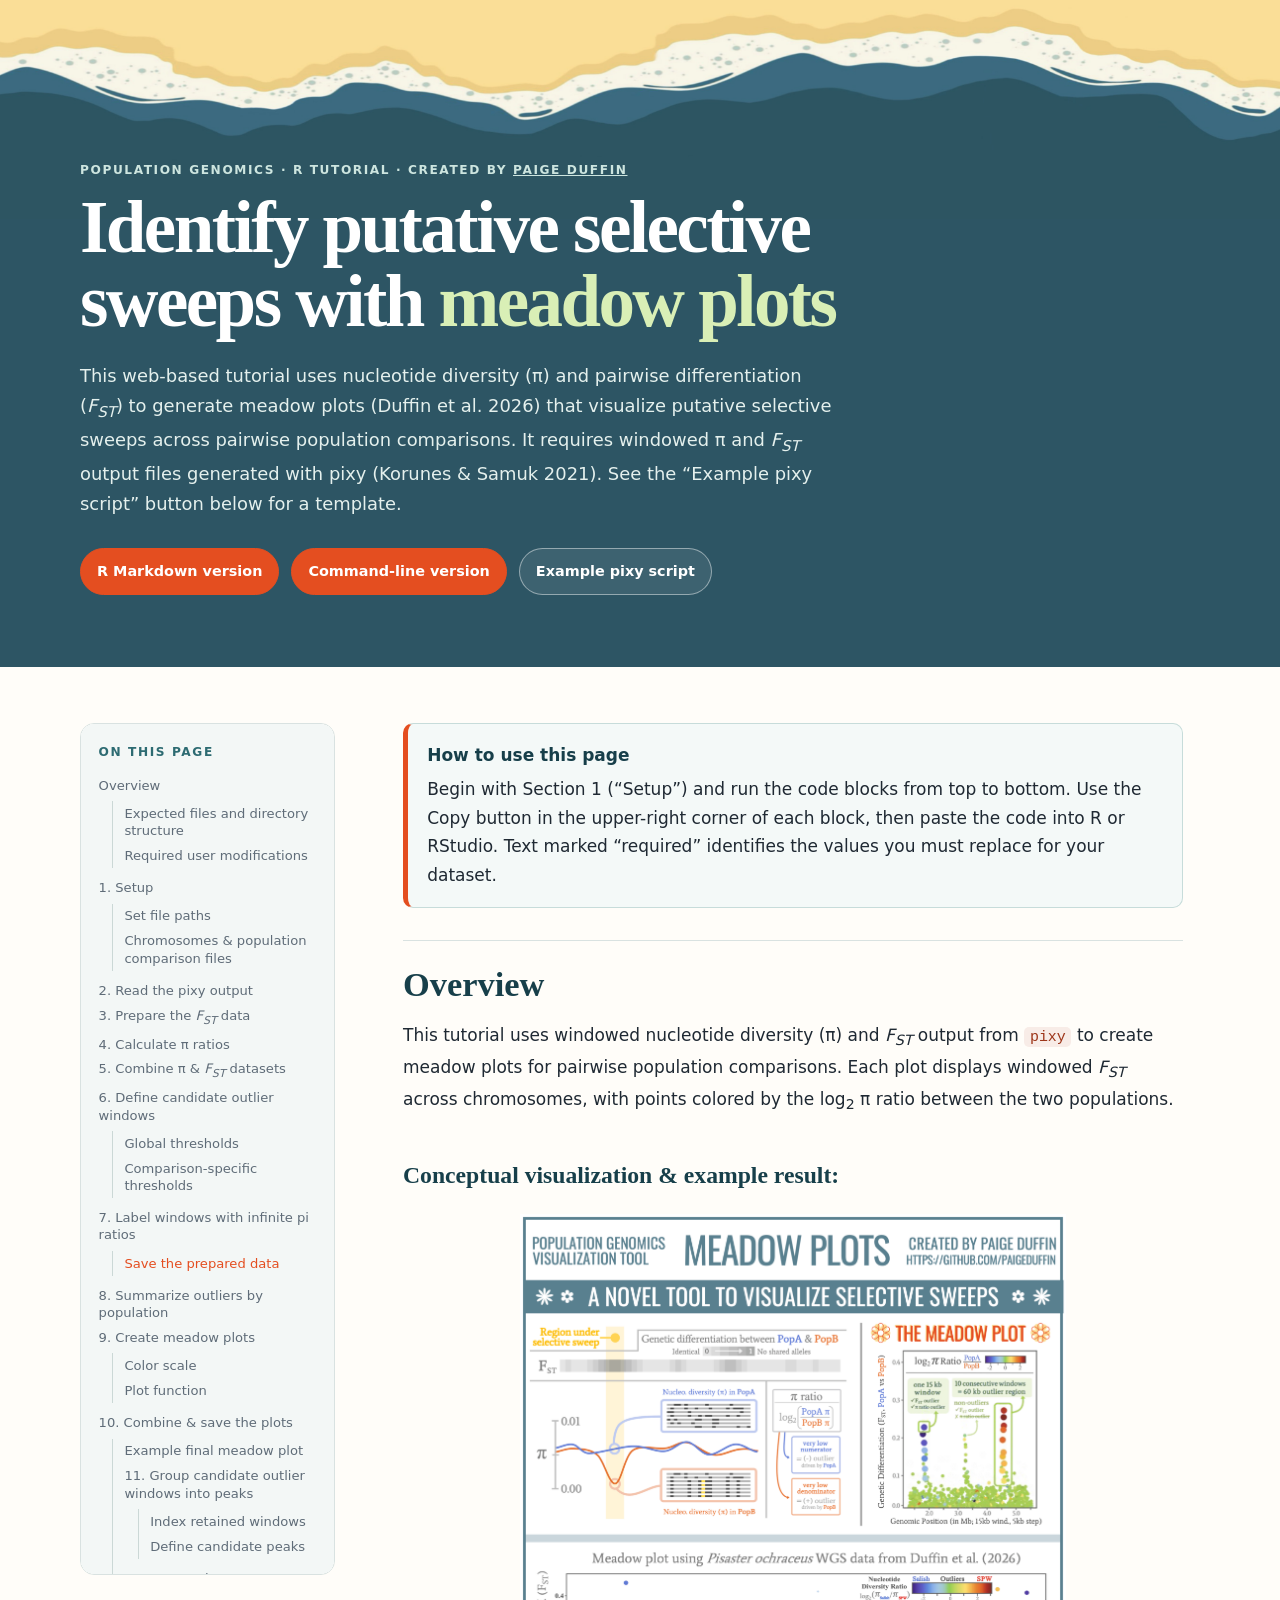
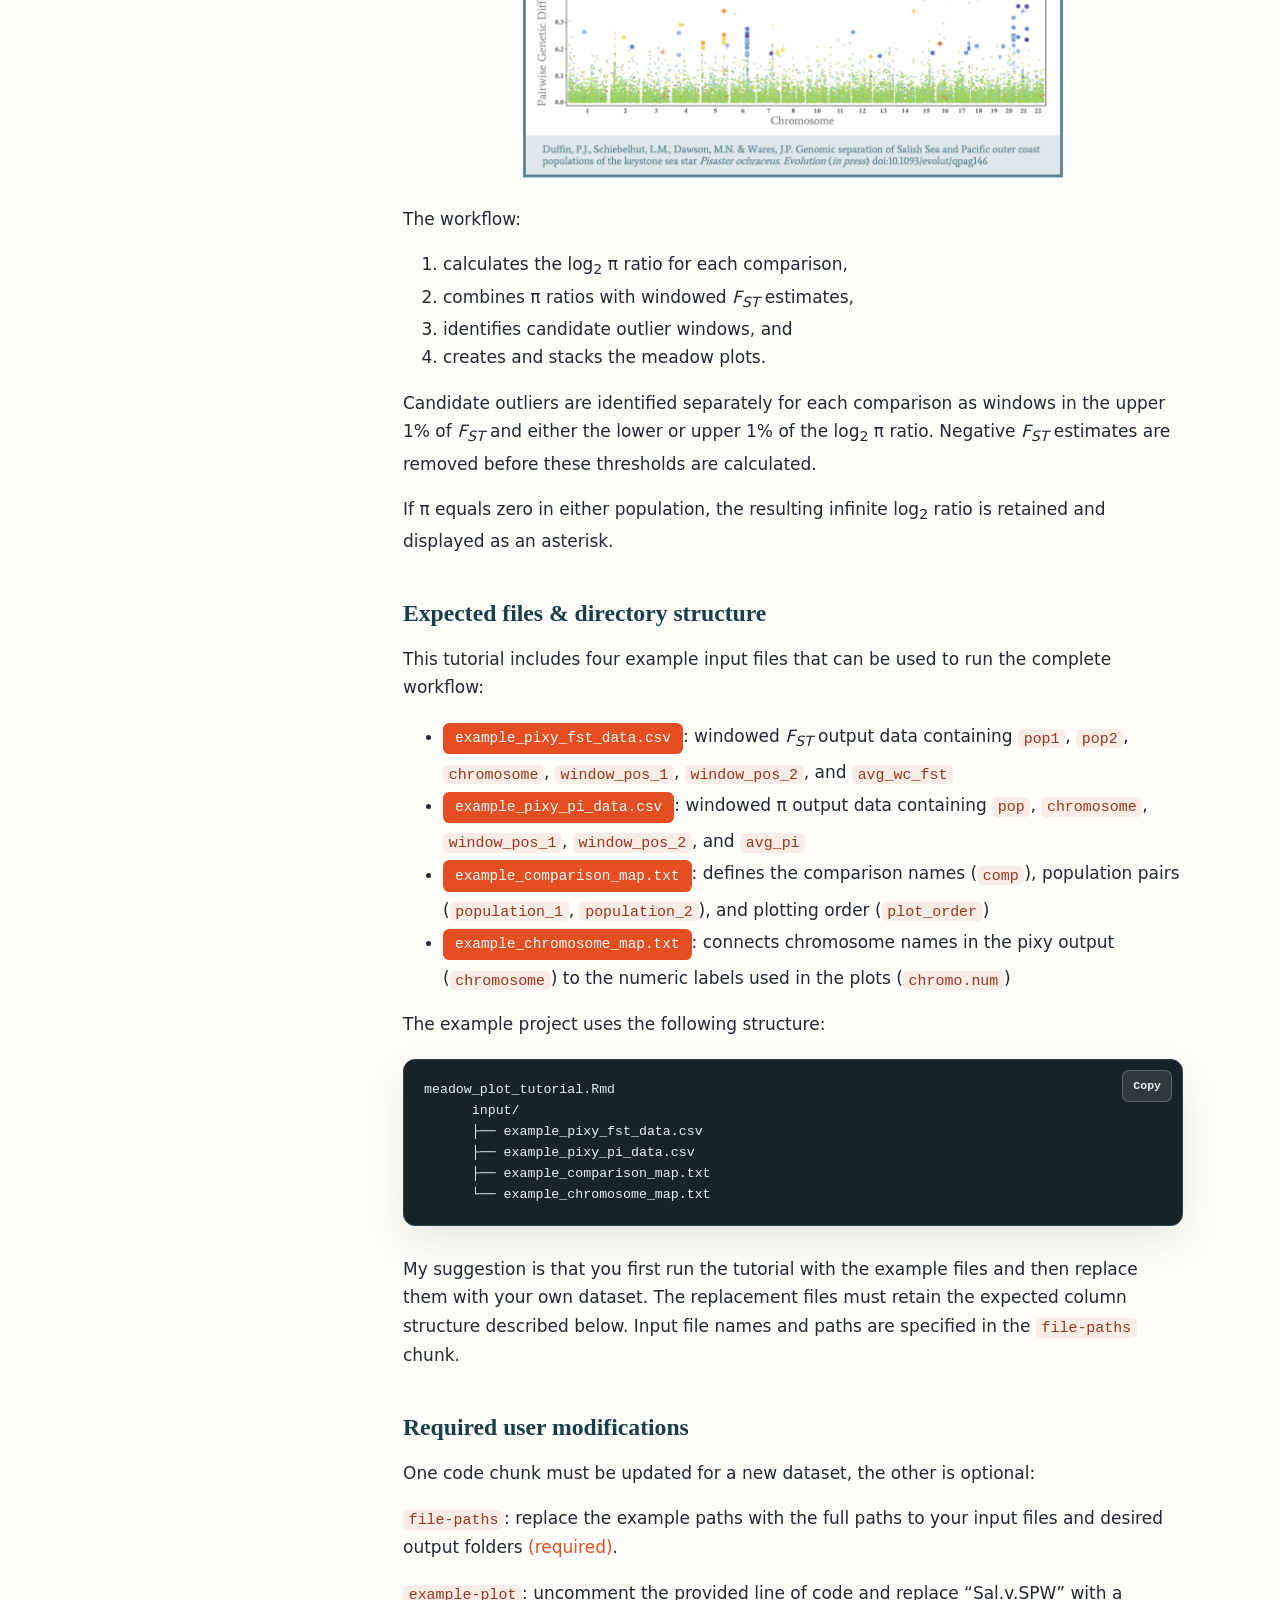
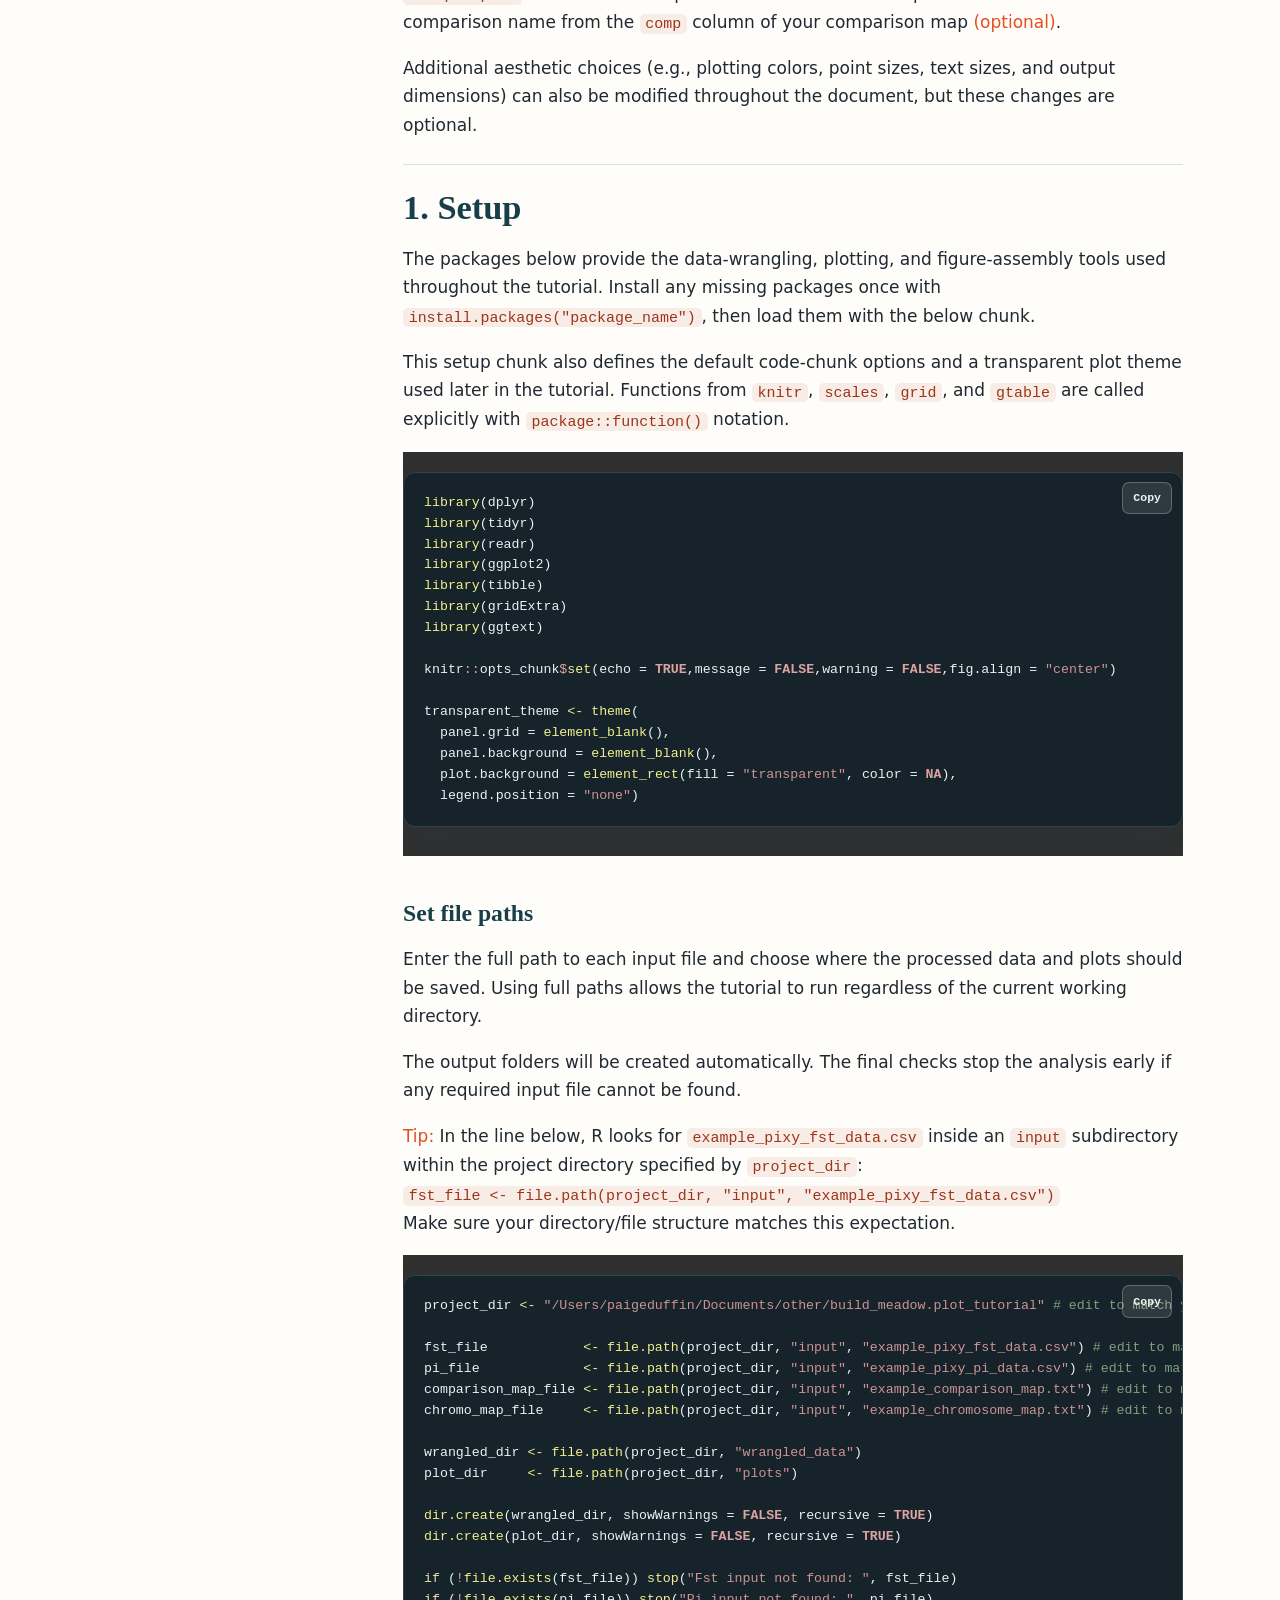
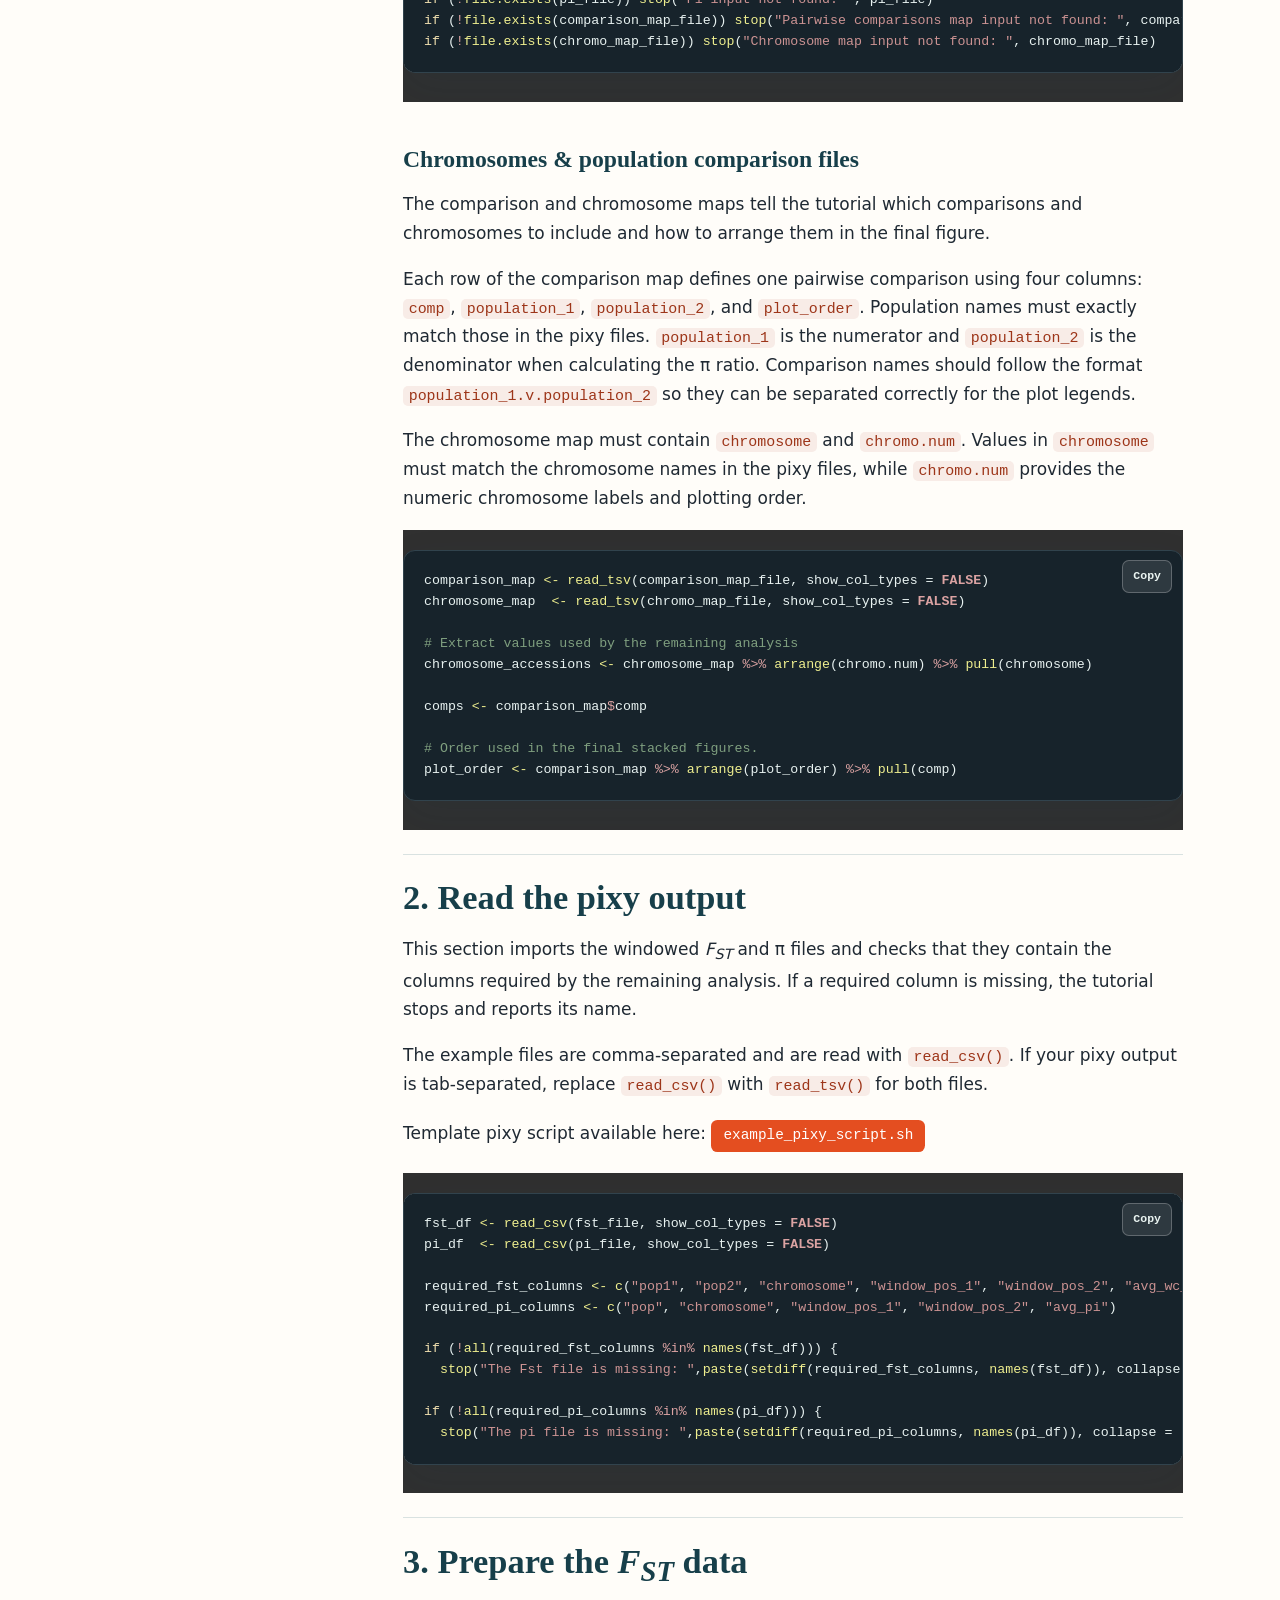
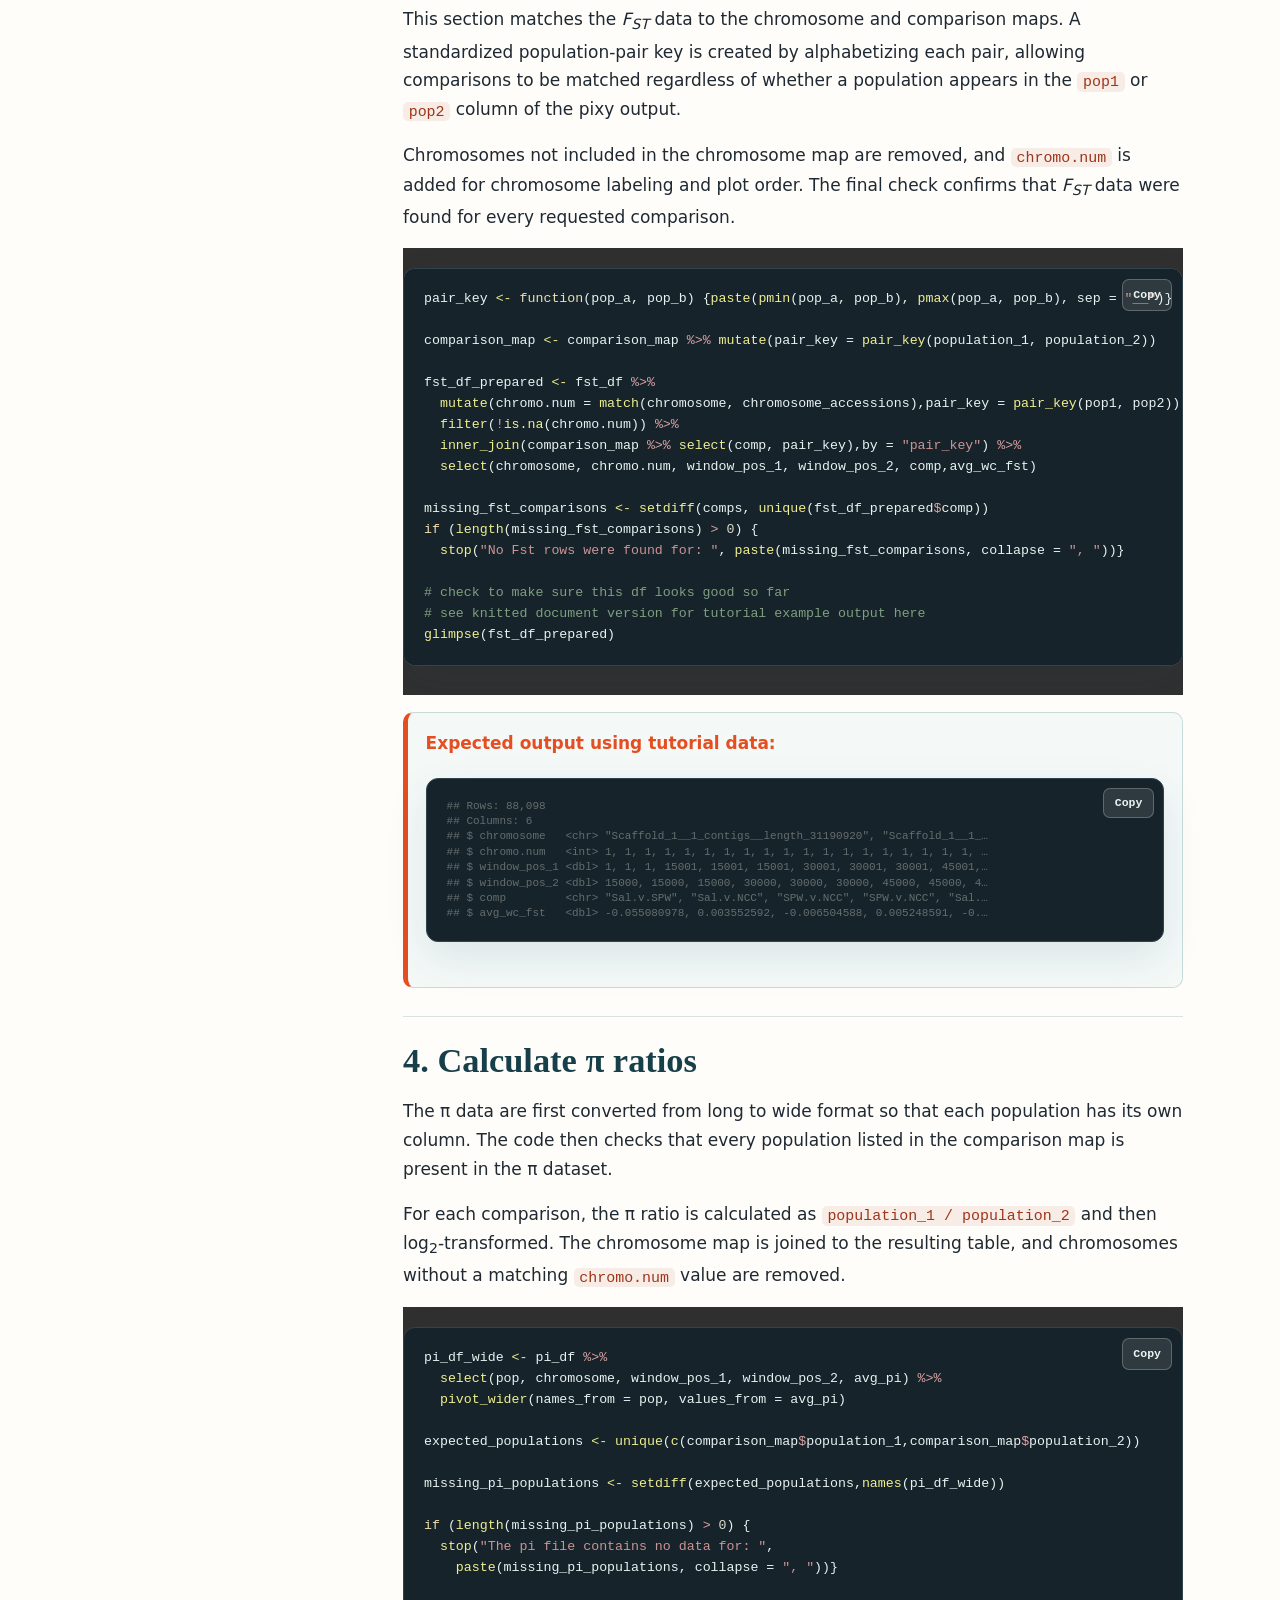
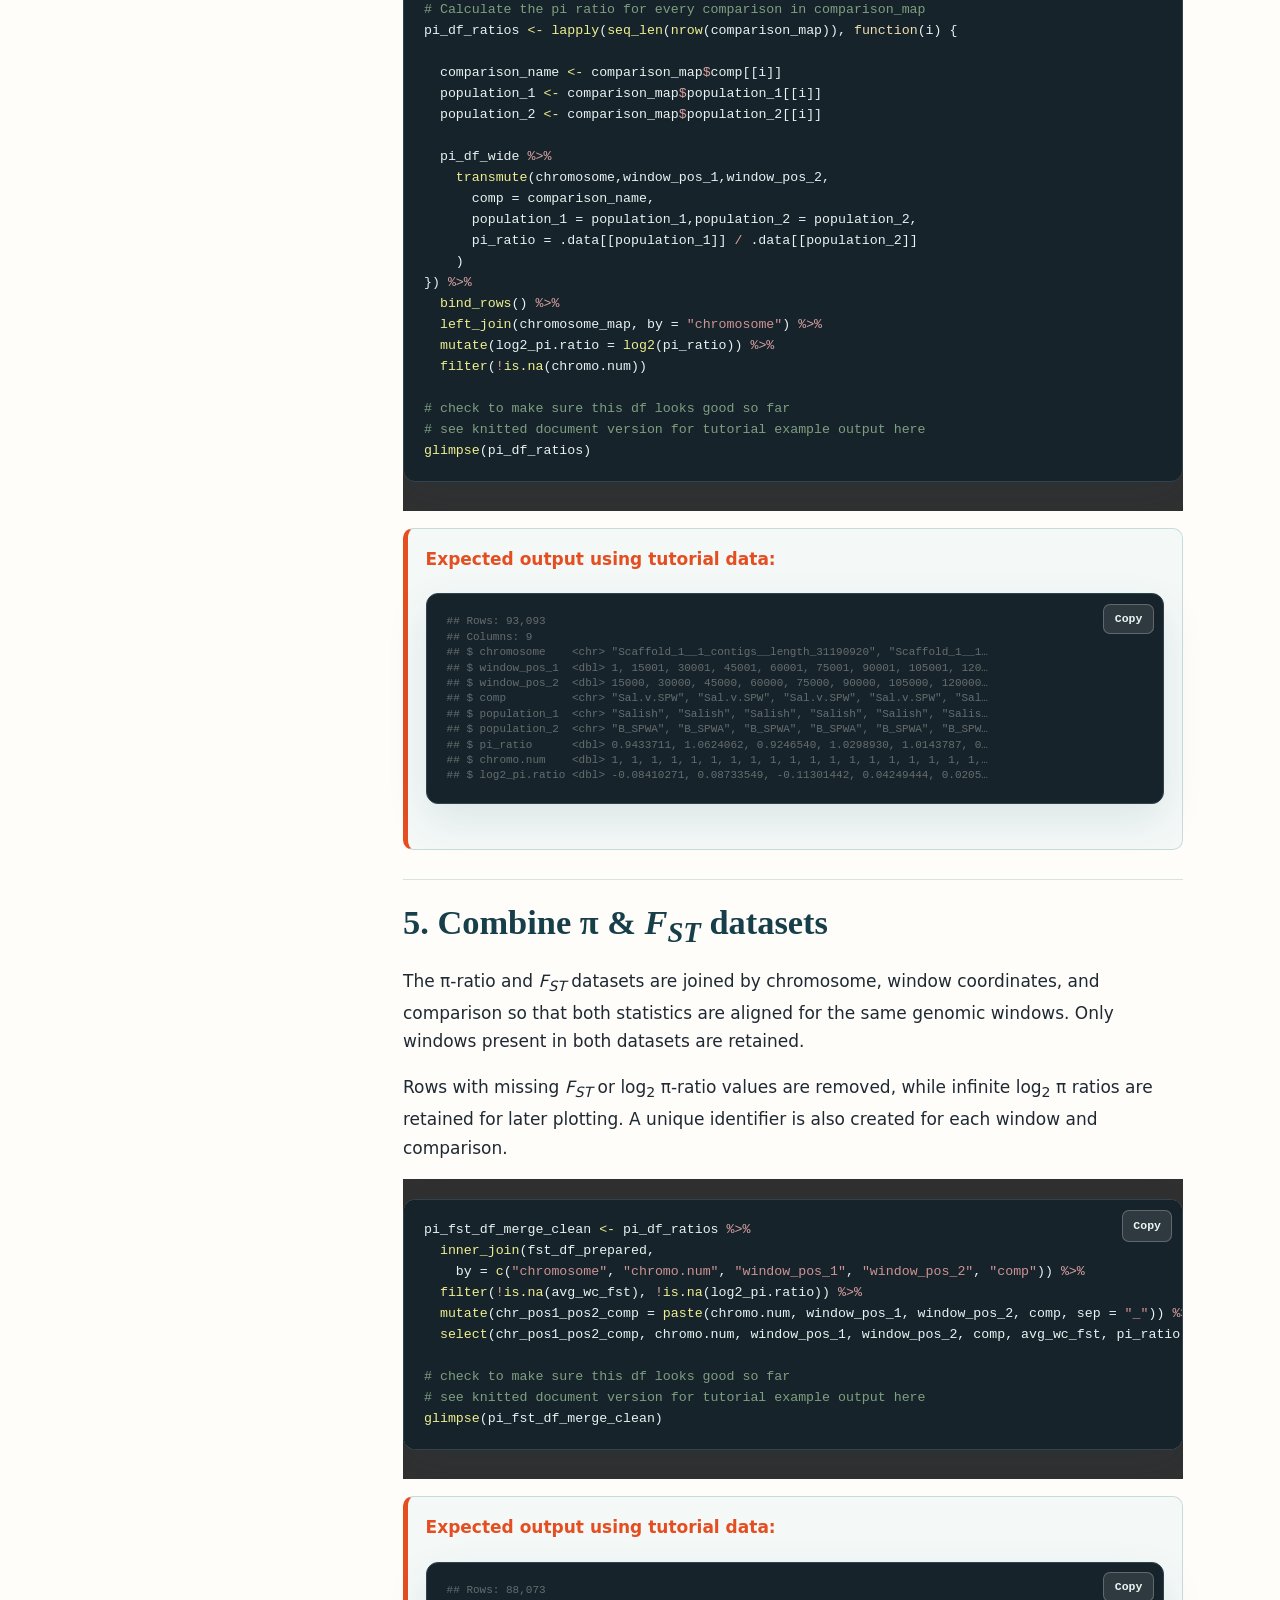
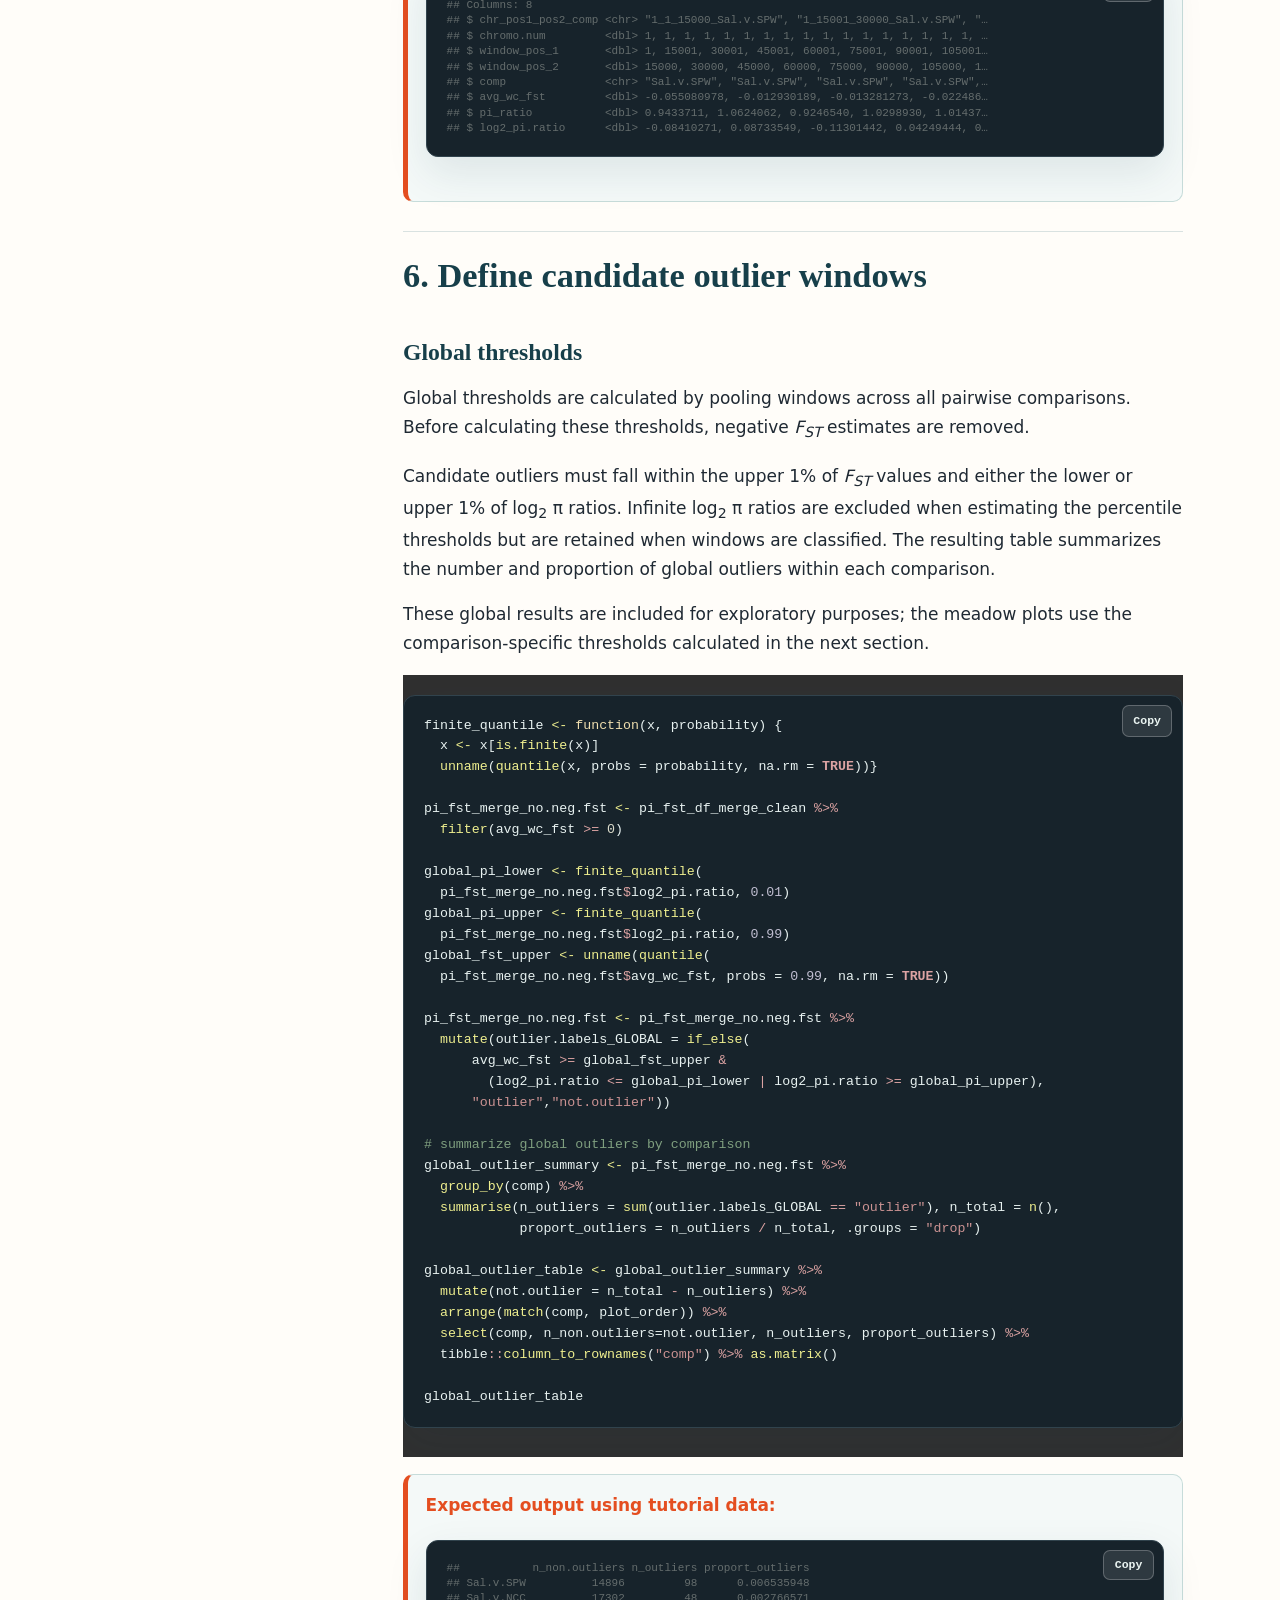
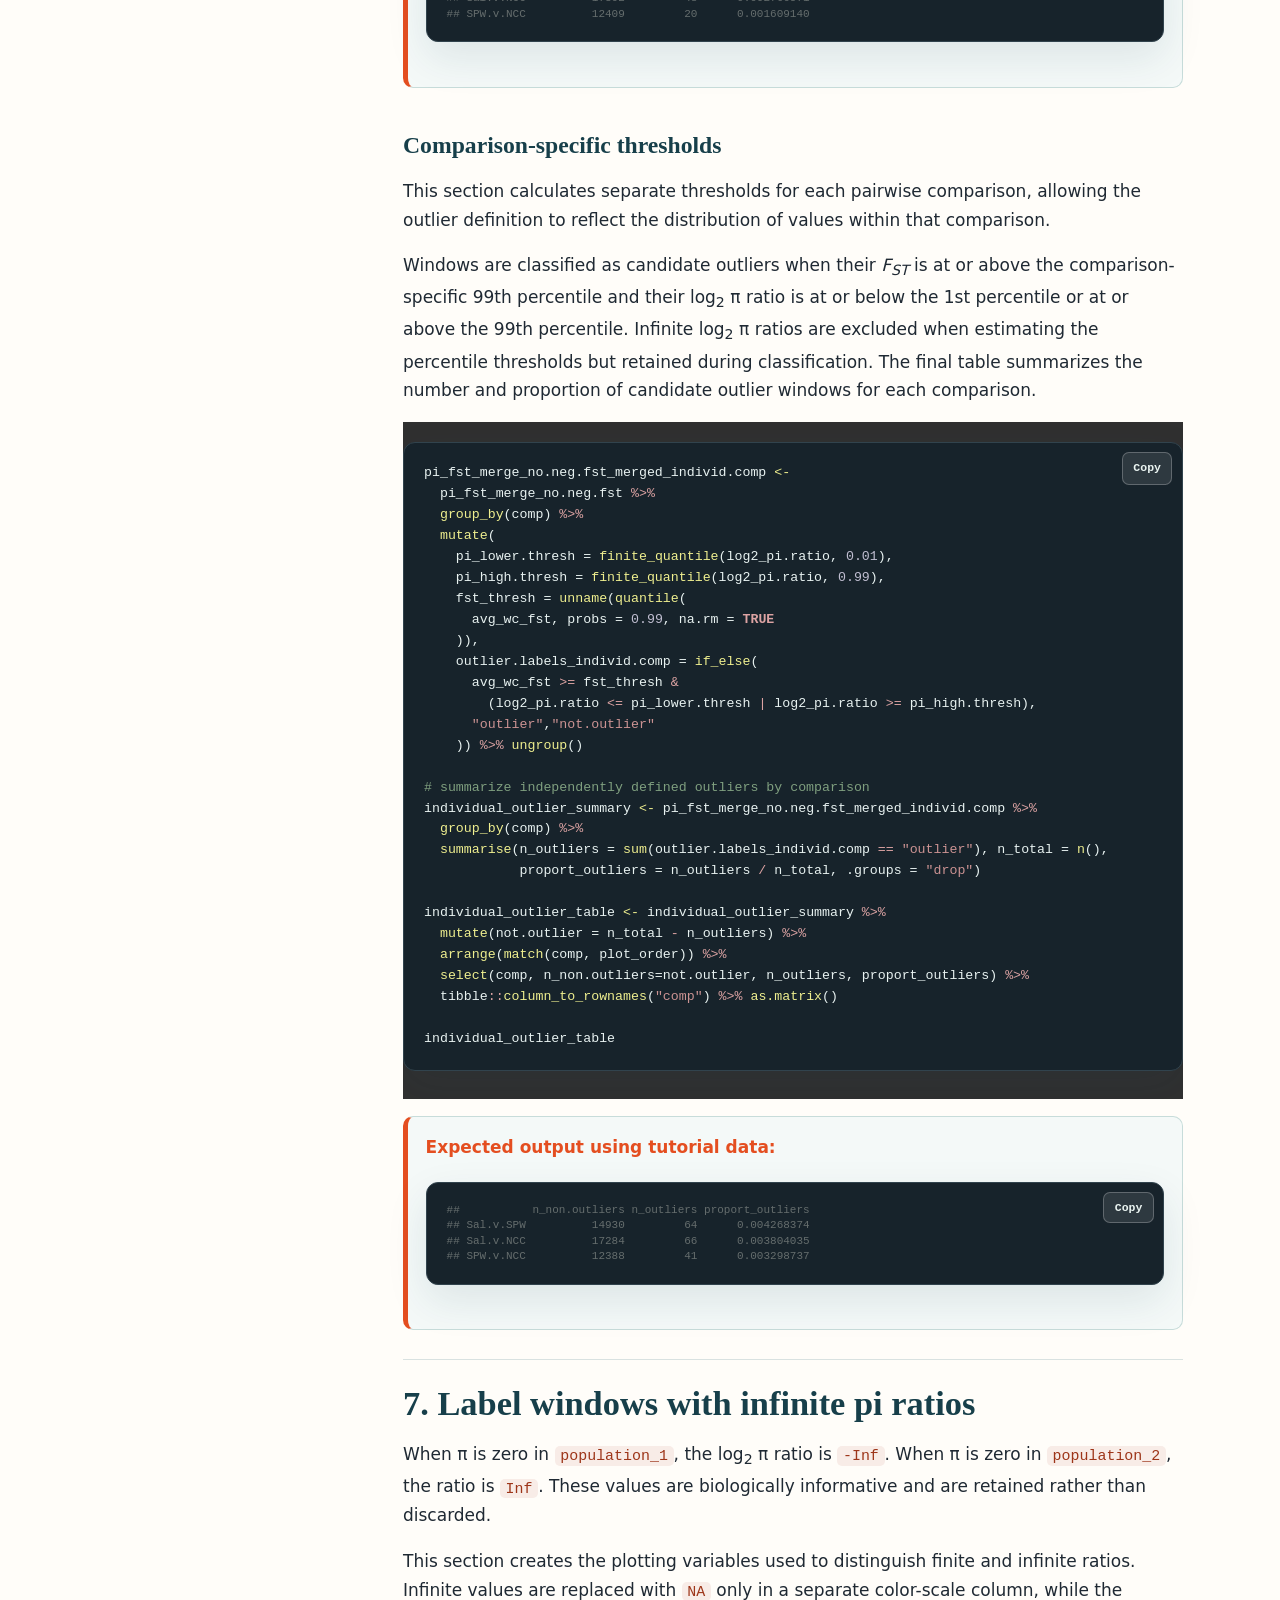
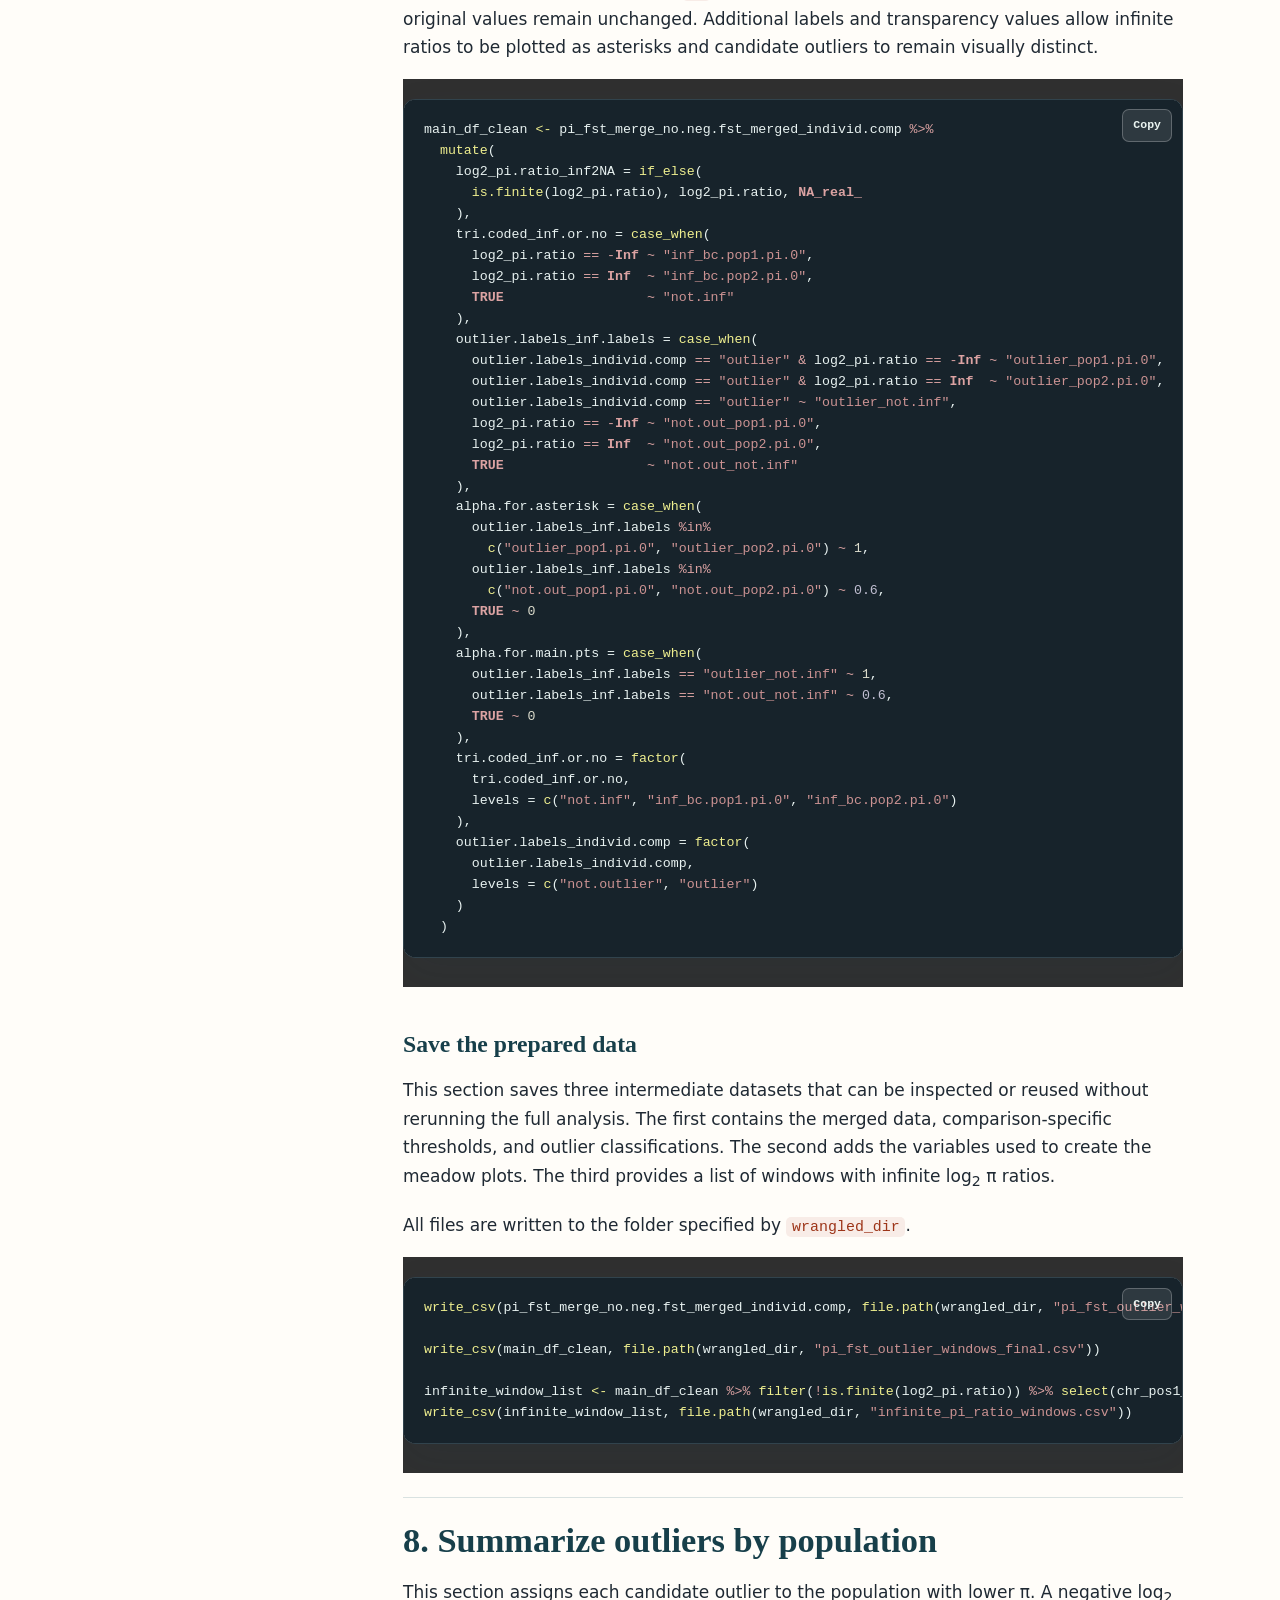
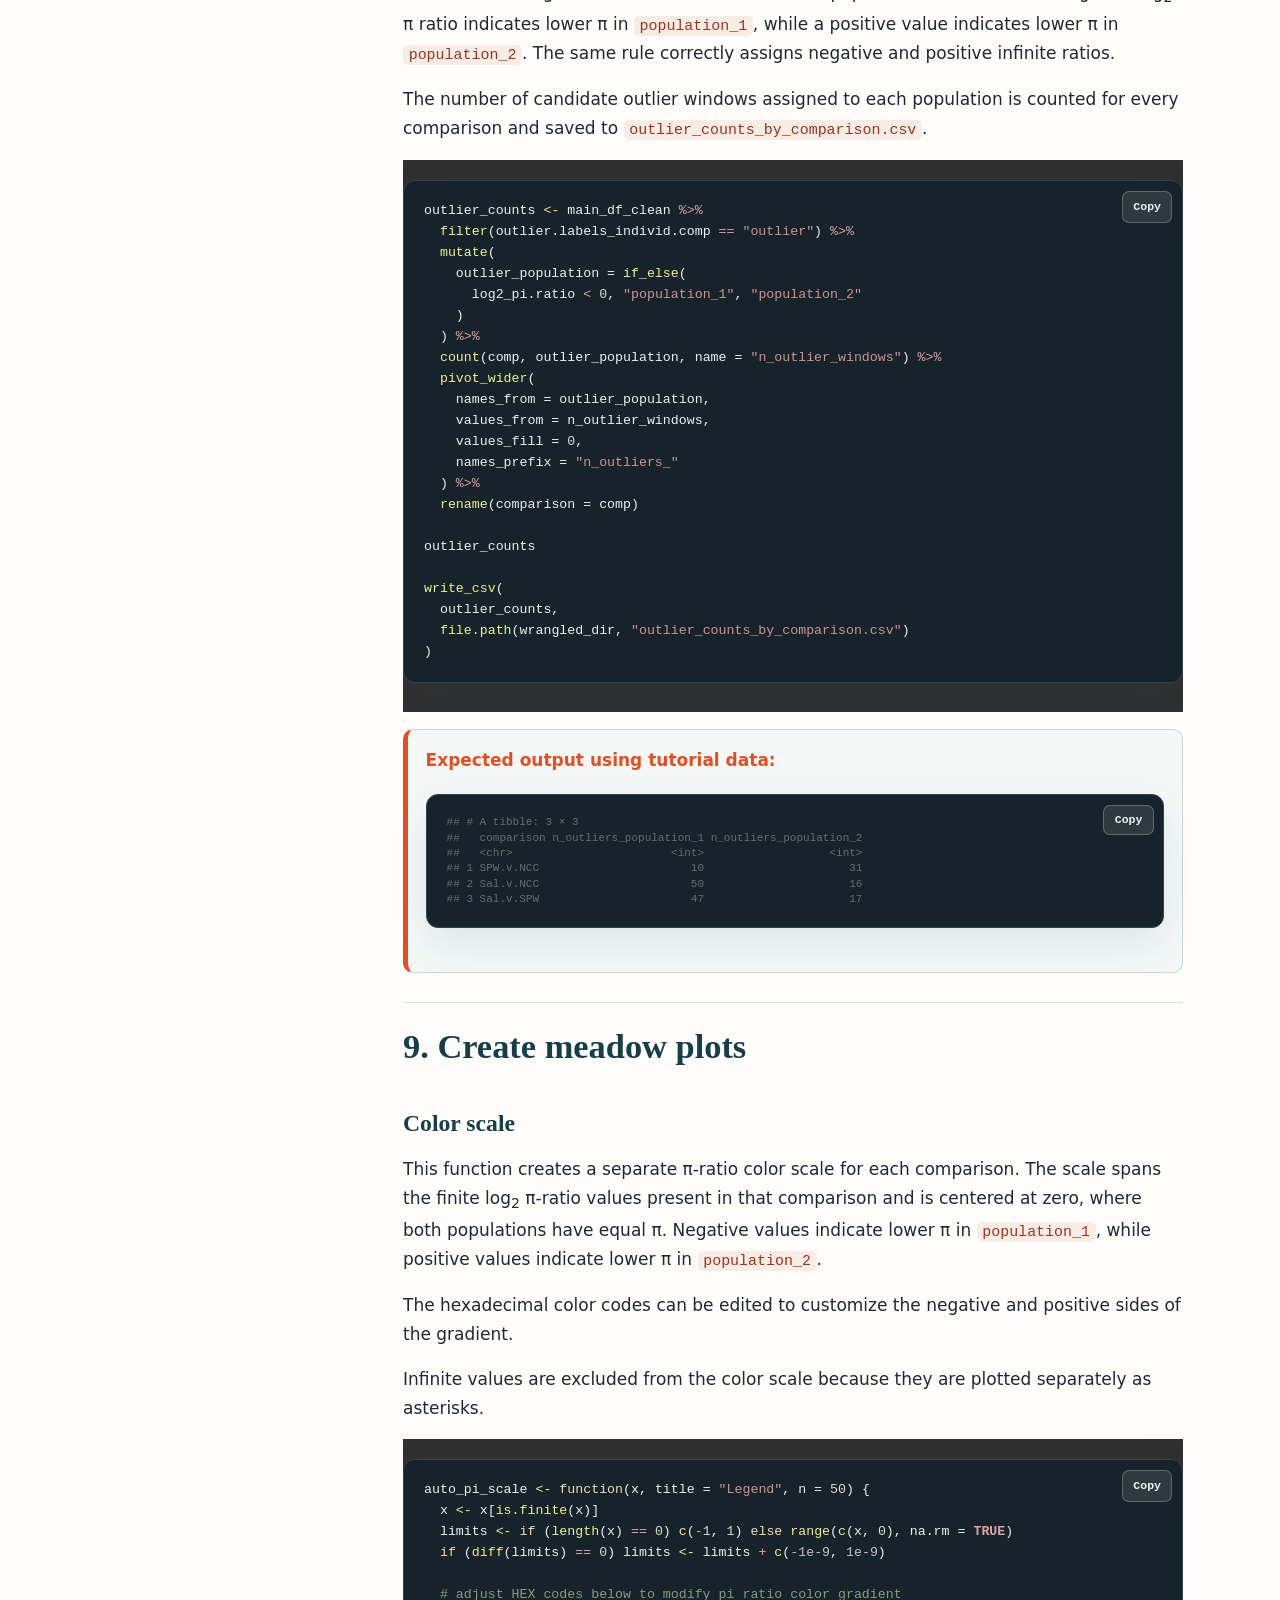
==== commit cc610e6d: "Update index.html" ====
--- a/docs/index.html
+++ b/docs/index.html
@@ -179,7 +179,8 @@
         <li><a href="#combine-and-save-the-plots"
         id="toc-combine-and-save-the-plots">10. Combine &amp; save the
         plots</a></li>
-        <li><a href="#example-final-meadow-plot"
+        <ul>
+          <li><a href="#example-final-meadow-plot"
         id="toc-example-final-meadow-plot">   Example final meadow
         plot</a></li>
         <li><a href="#group-candidate-outlier-windows-into-peaks"
@@ -197,7 +198,8 @@
         <li><a href="#plot-candidate-peak-sizes"
         id="toc-plot-candidate-peak-sizes">13. Plot candidate peak
         sizes</a></li>
-        <li><a href="#example-final-candidate-peak-plot"
+        <ul>
+          <li><a href="#example-final-candidate-peak-plot"
         id="toc-example-final-candidate-peak-plot">   Example final
         candidate-peak plot</a></li>
         <li><a href="#reproducibility-information"
@@ -237,7 +239,7 @@
       log<sub>2</sub> ratio is retained and displayed as an asterisk.</p>
       <section id="expected-files-and-directory-structure"
       class="level2">
-      <h2>Expected files and directory structure</h2>
+      <h2>Expected files &amp; directory structure</h2>
       <p>This tutorial includes four example input files that can be
       used to run the complete workflow:</p>
       <ul>
@@ -522,7 +524,7 @@
       </div>
       </section>
       <section id="combine-π-and-fst-datasets" class="level1">
-      <h1>5. Combine π and <em>F<sub>ST</sub></em> datasets</h1>
+      <h1>5. Combine π &amp; <em>F<sub>ST</sub></em> datasets</h1>
       <p>The π-ratio and <em>F<sub>ST</sub></em> datasets are joined by chromosome, window
       coordinates, and comparison so that both statistics are aligned
       for the same genomic windows. Only windows present in both
@@ -907,7 +909,7 @@
       </section>
       </section>
       <section id="combine-and-save-the-plots" class="level1">
-      <h1>10. Combine and save the plots</h1>
+      <h1>10. Combine &amp; save the plots</h1>
       <p>The individual meadow plots are arranged vertically according
       to <code>plot_order</code>. Chromosome labels and the x-axis title
       are shown only on the bottom plot, while each comparison retains
@@ -1062,7 +1064,7 @@
       </section>
       </section>
       <section id="summarize-and-save-candidate-peaks" class="level1">
-      <h1>12. Summarize and save candidate peaks</h1>
+      <h1>12. Summarize &amp; save candidate peaks</h1>
       <p>The comparison summary reports the total number of candidate
       peaks and outlier windows, along with the mean and maximum number
       of outlier windows per peak. The peak-size table reports how many
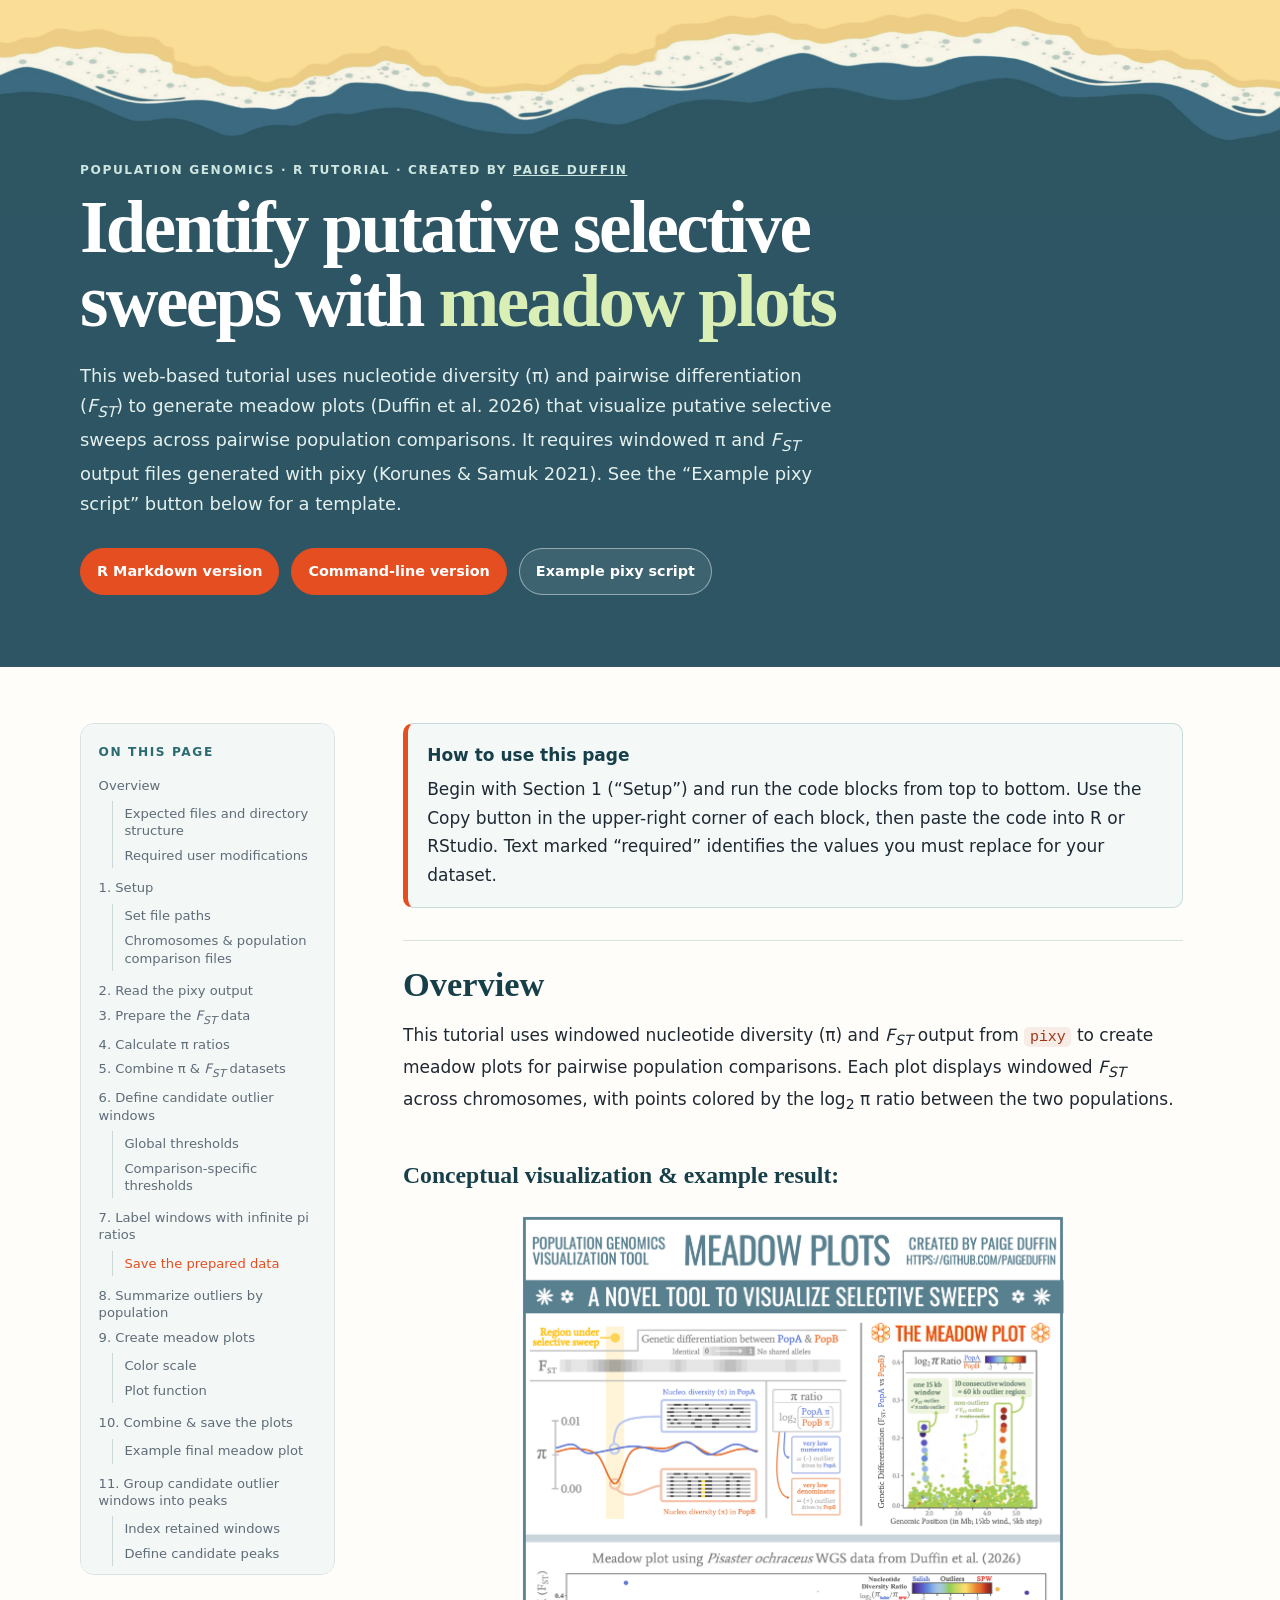
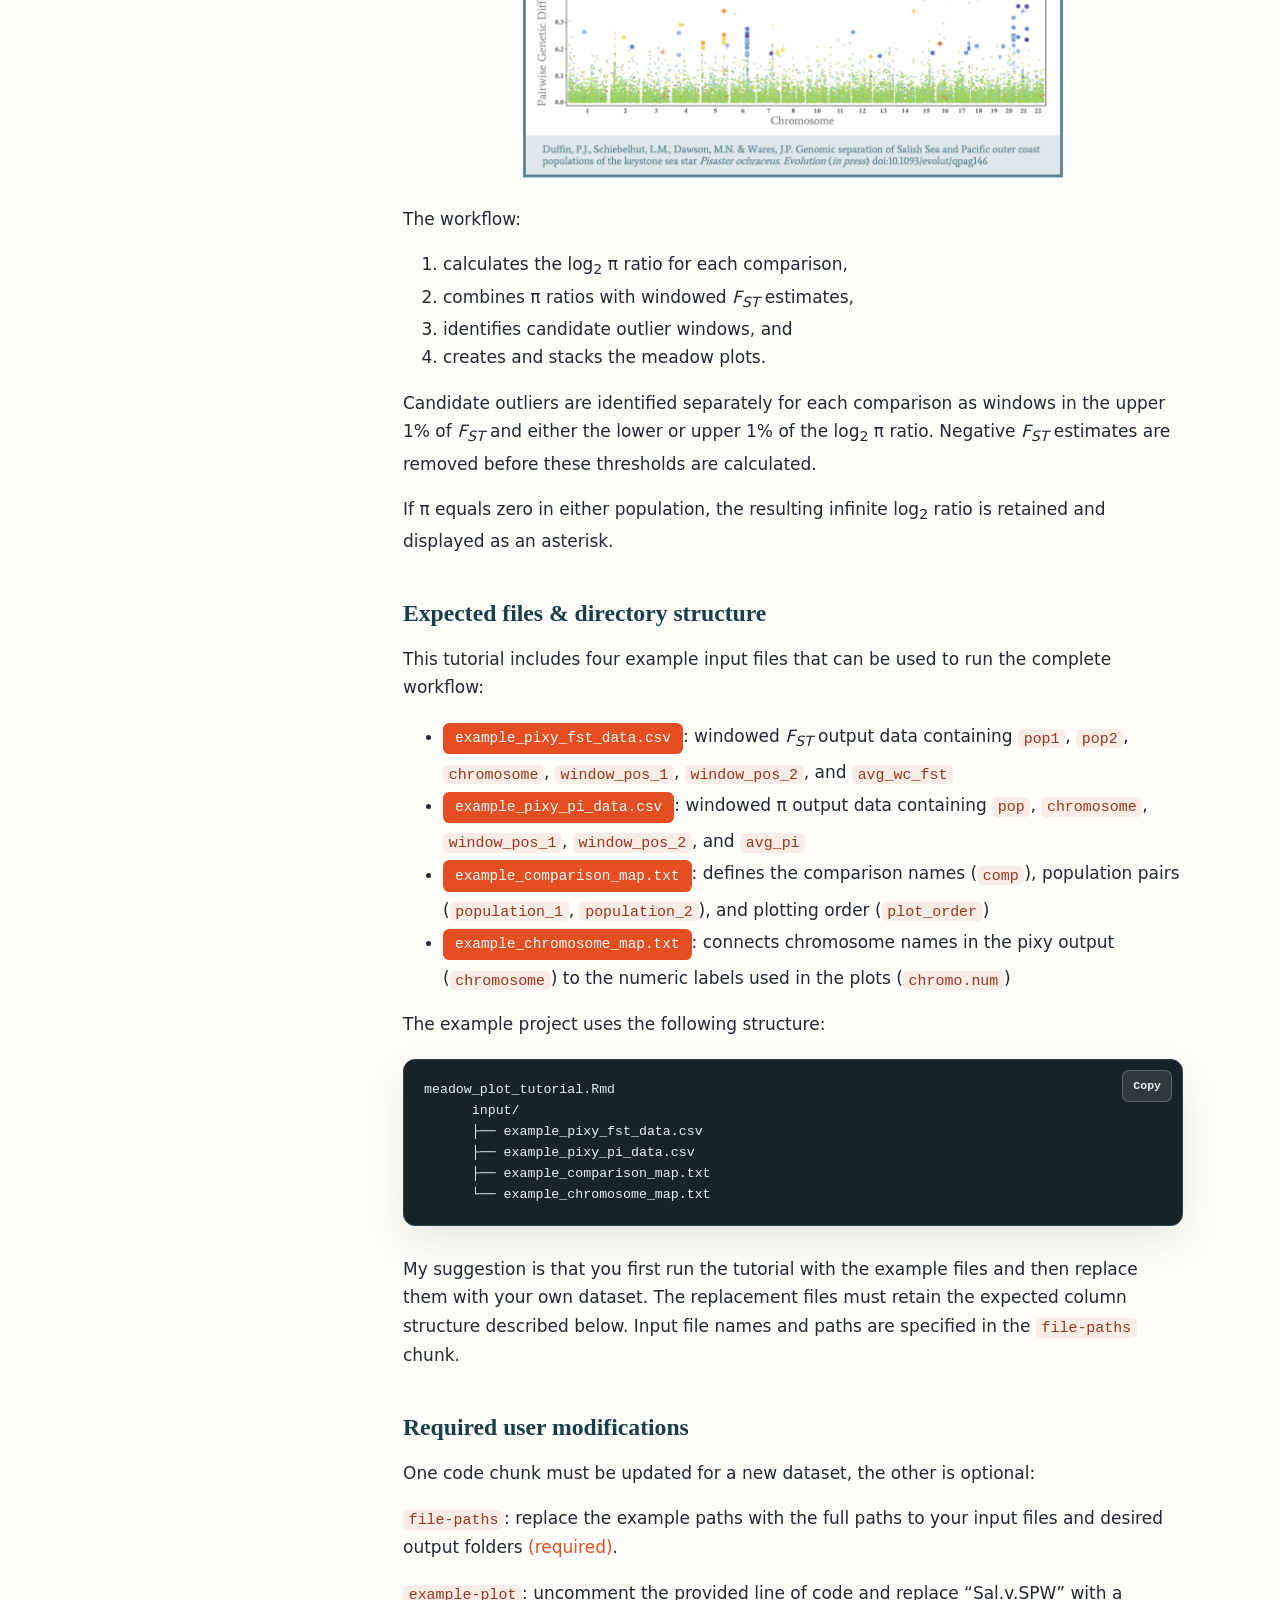
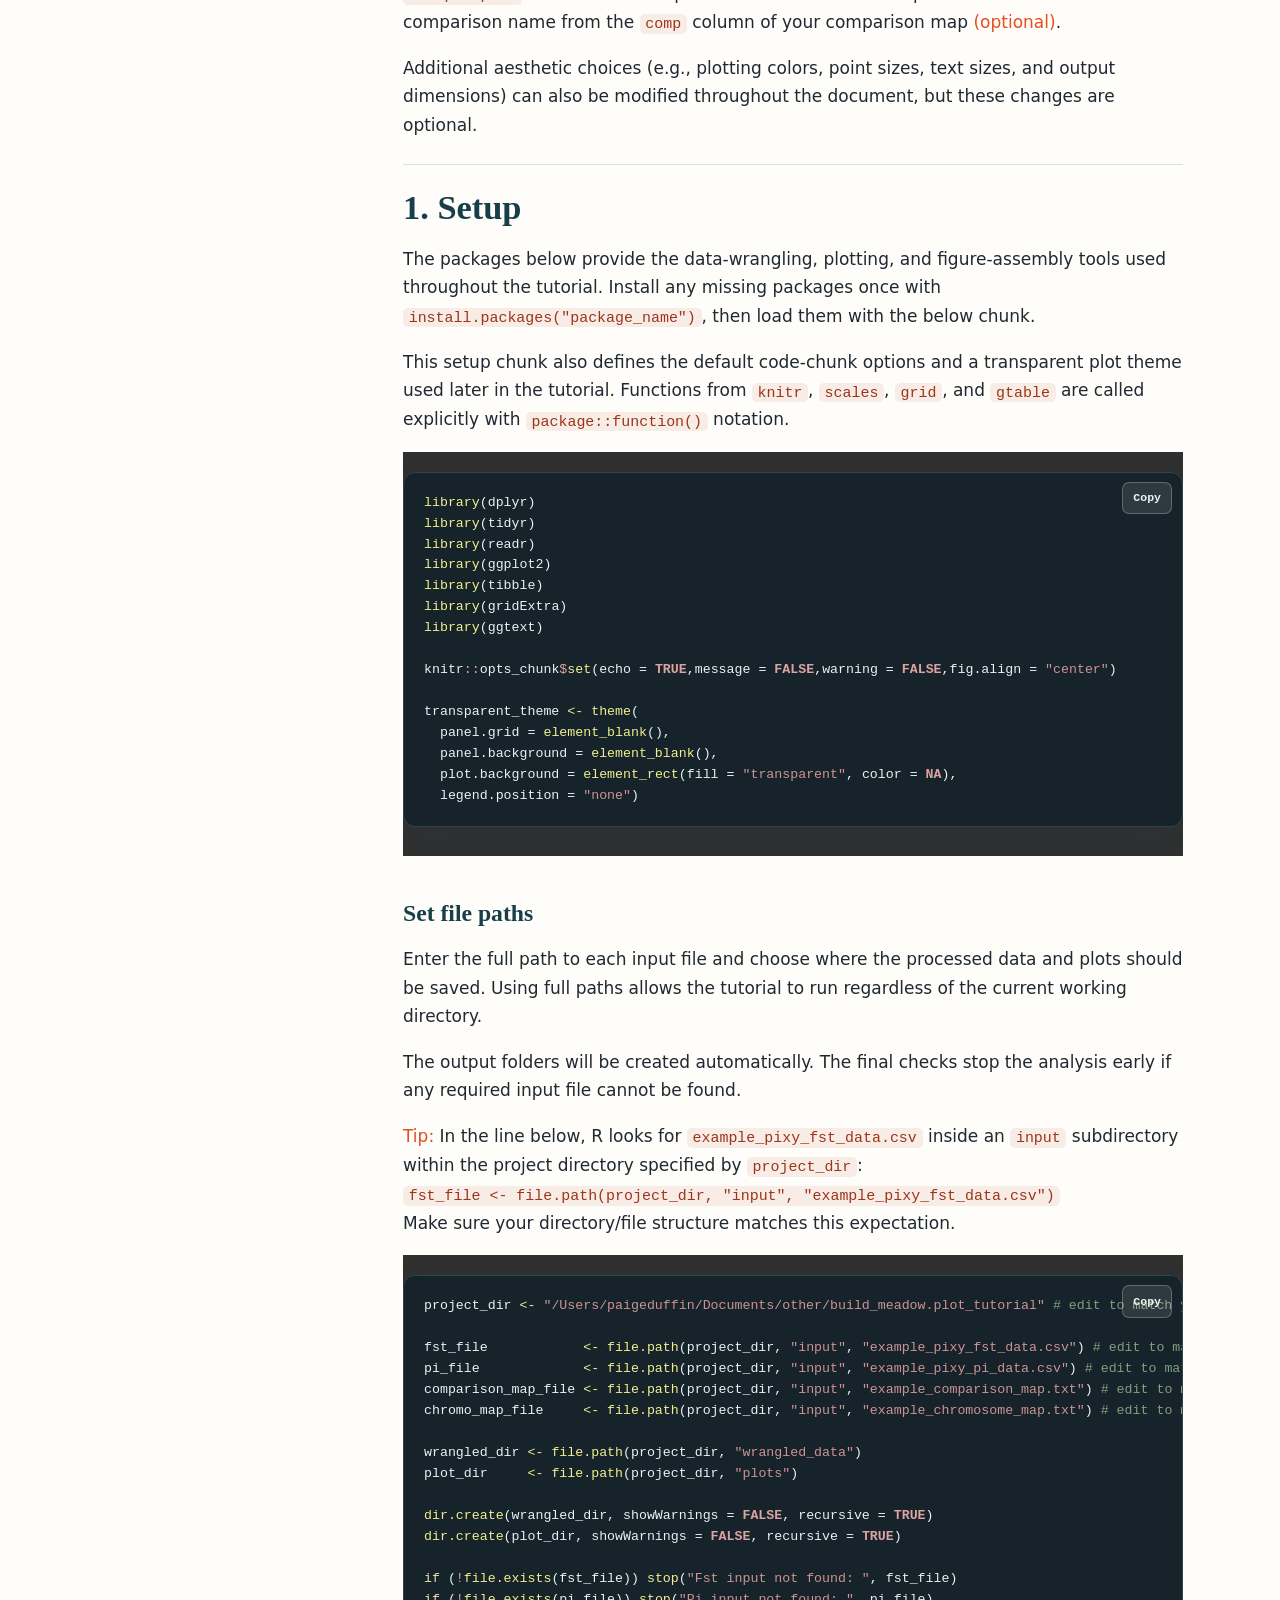
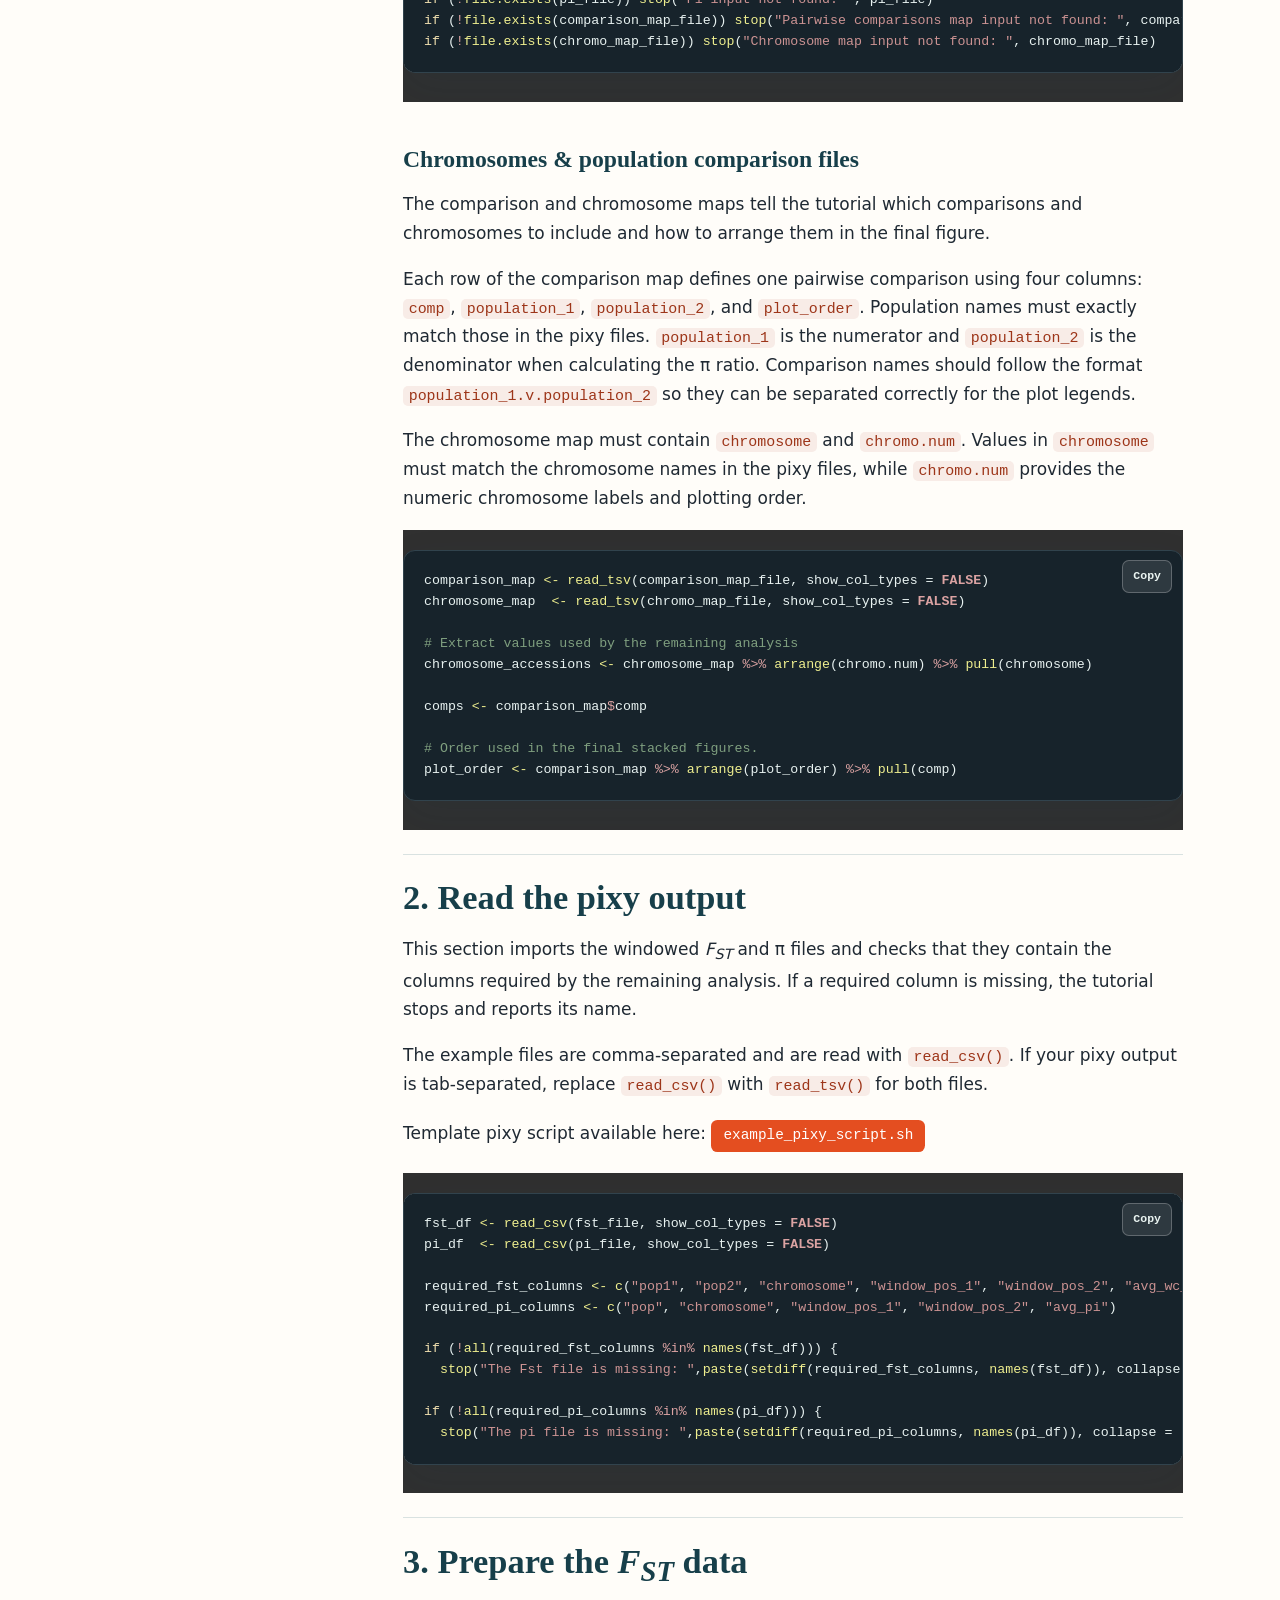
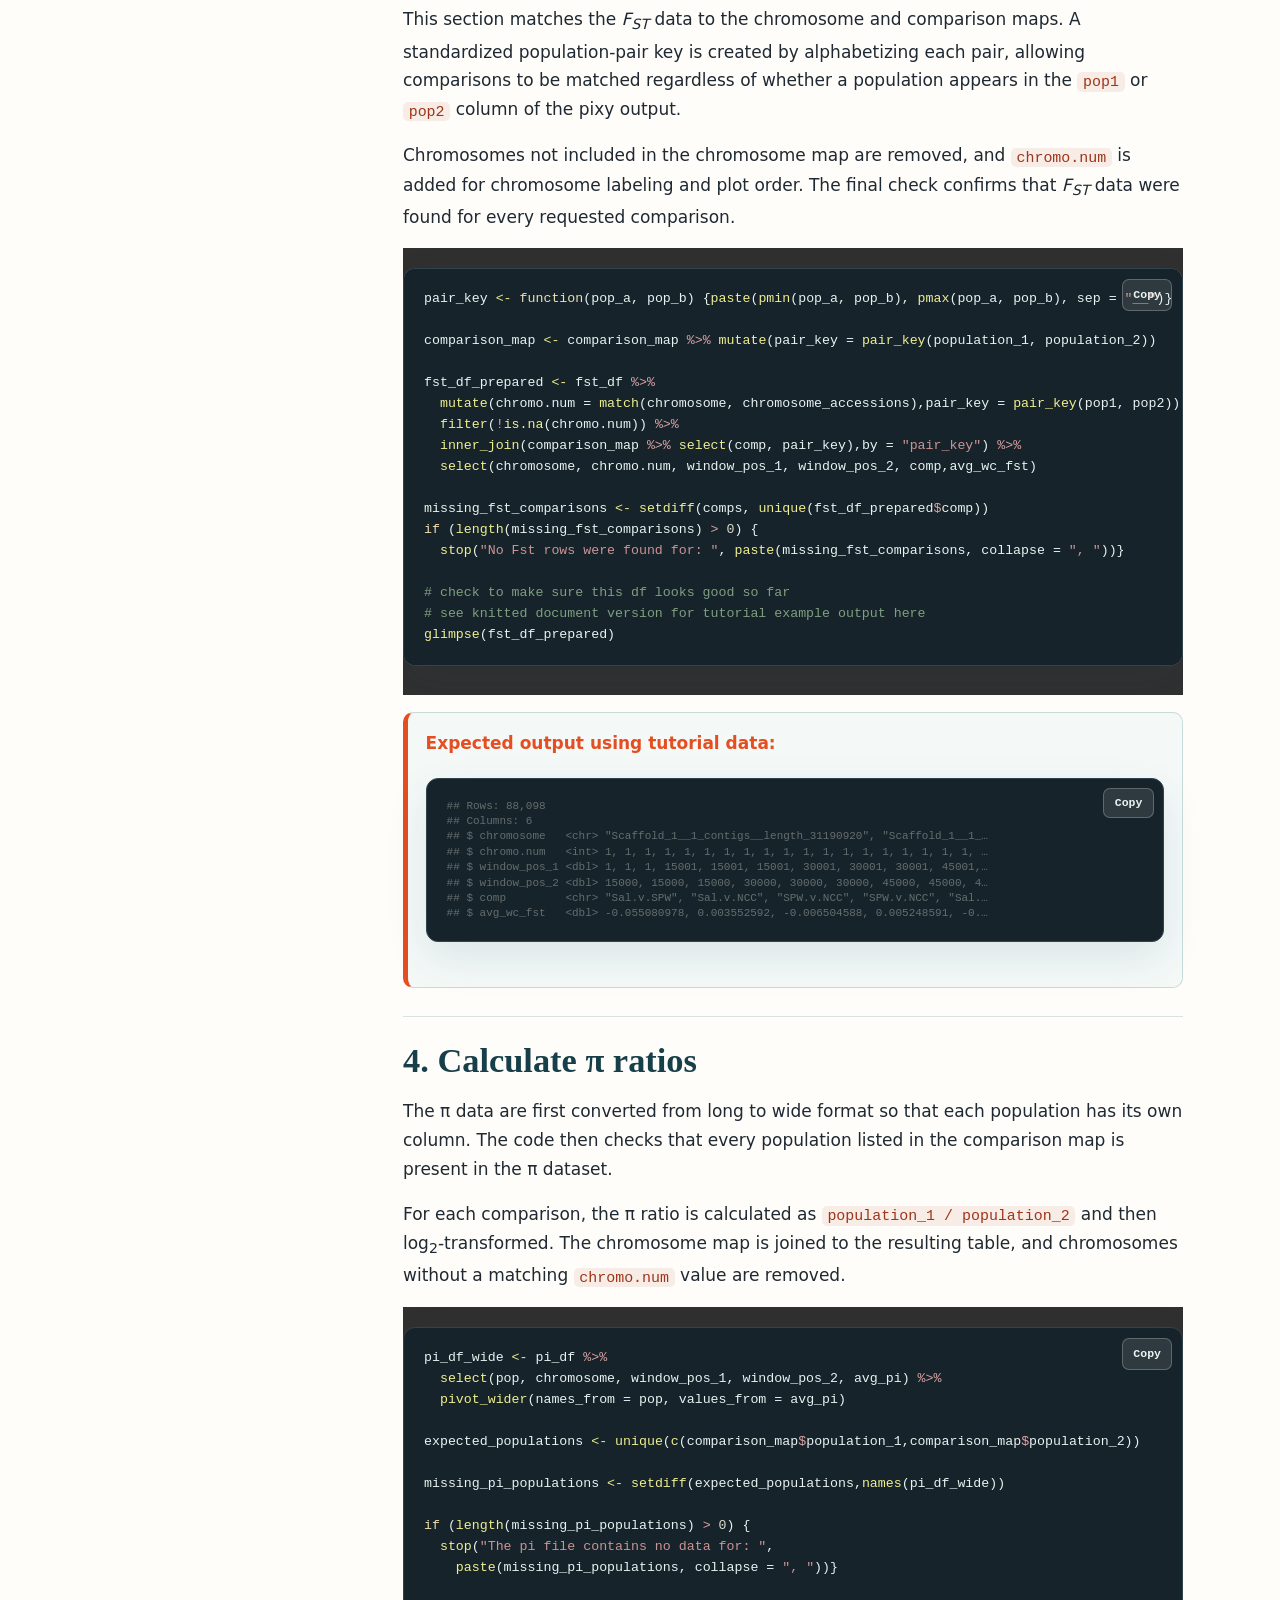
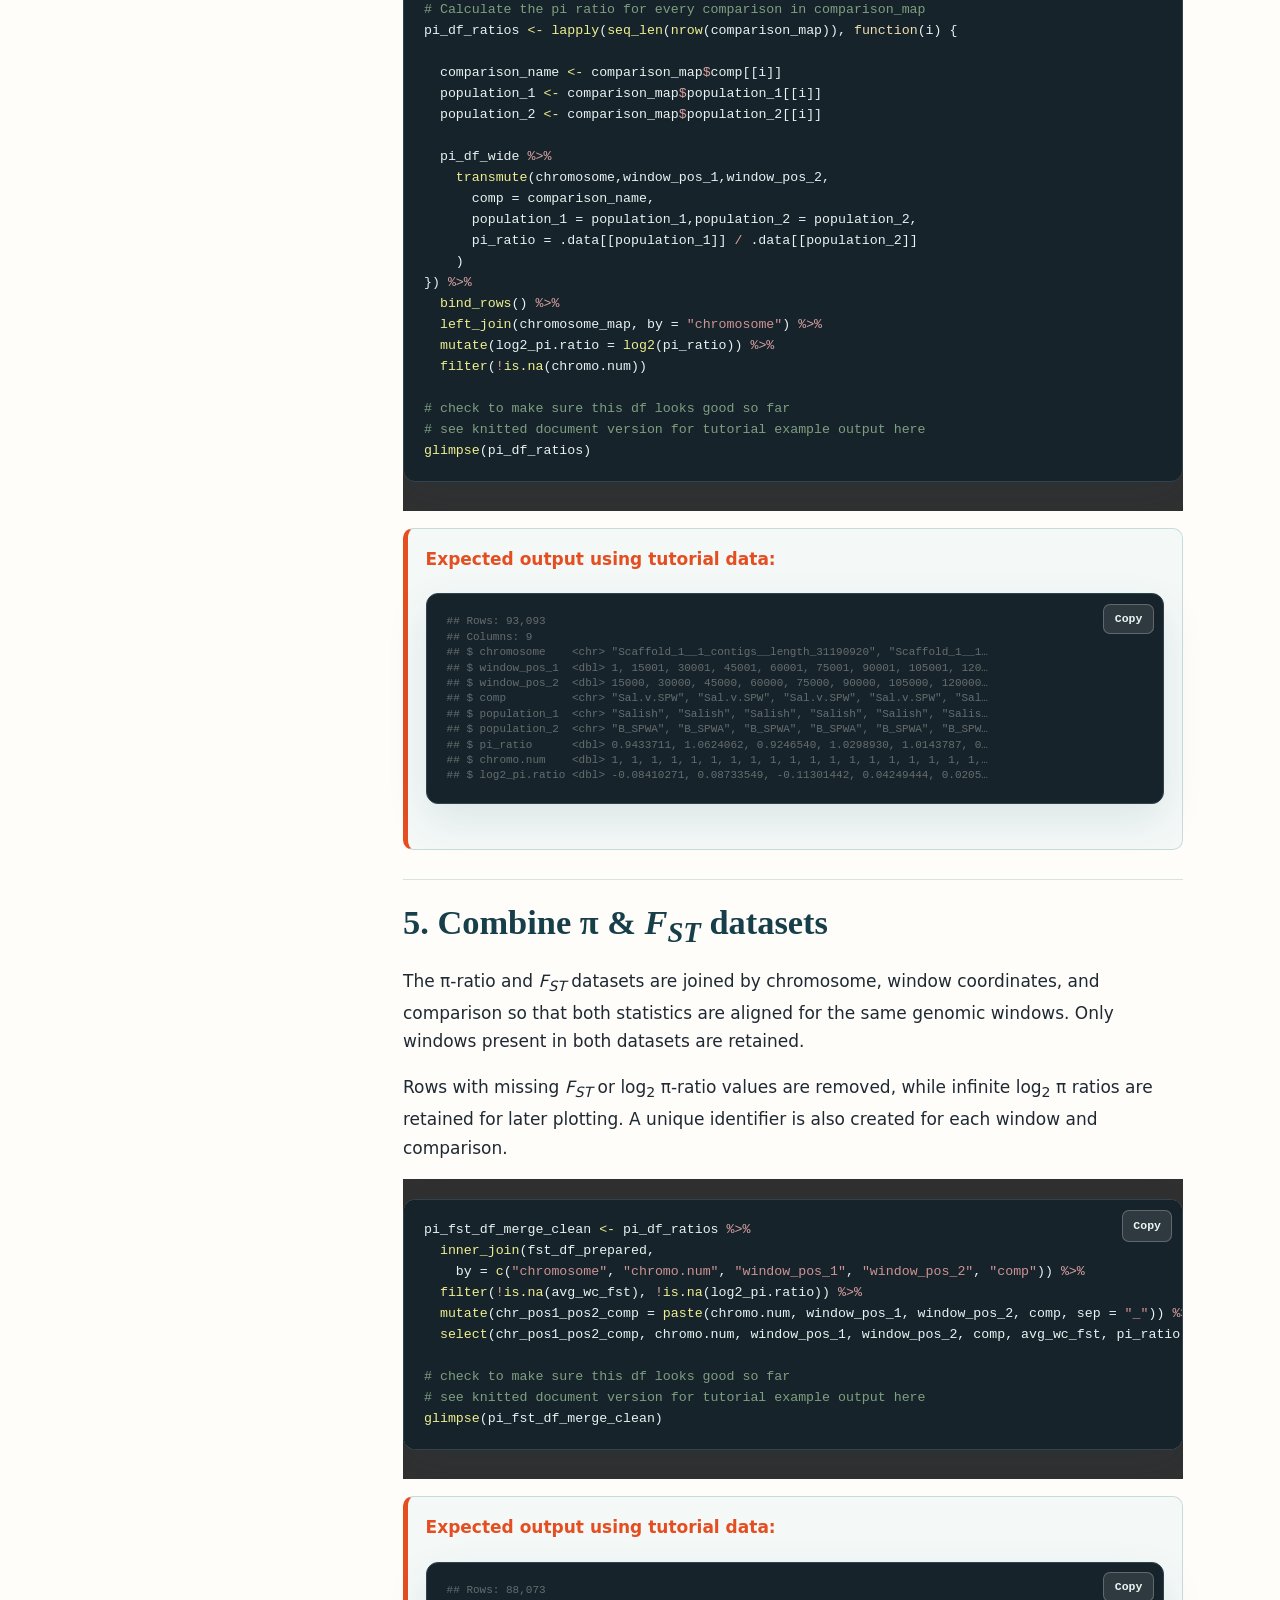
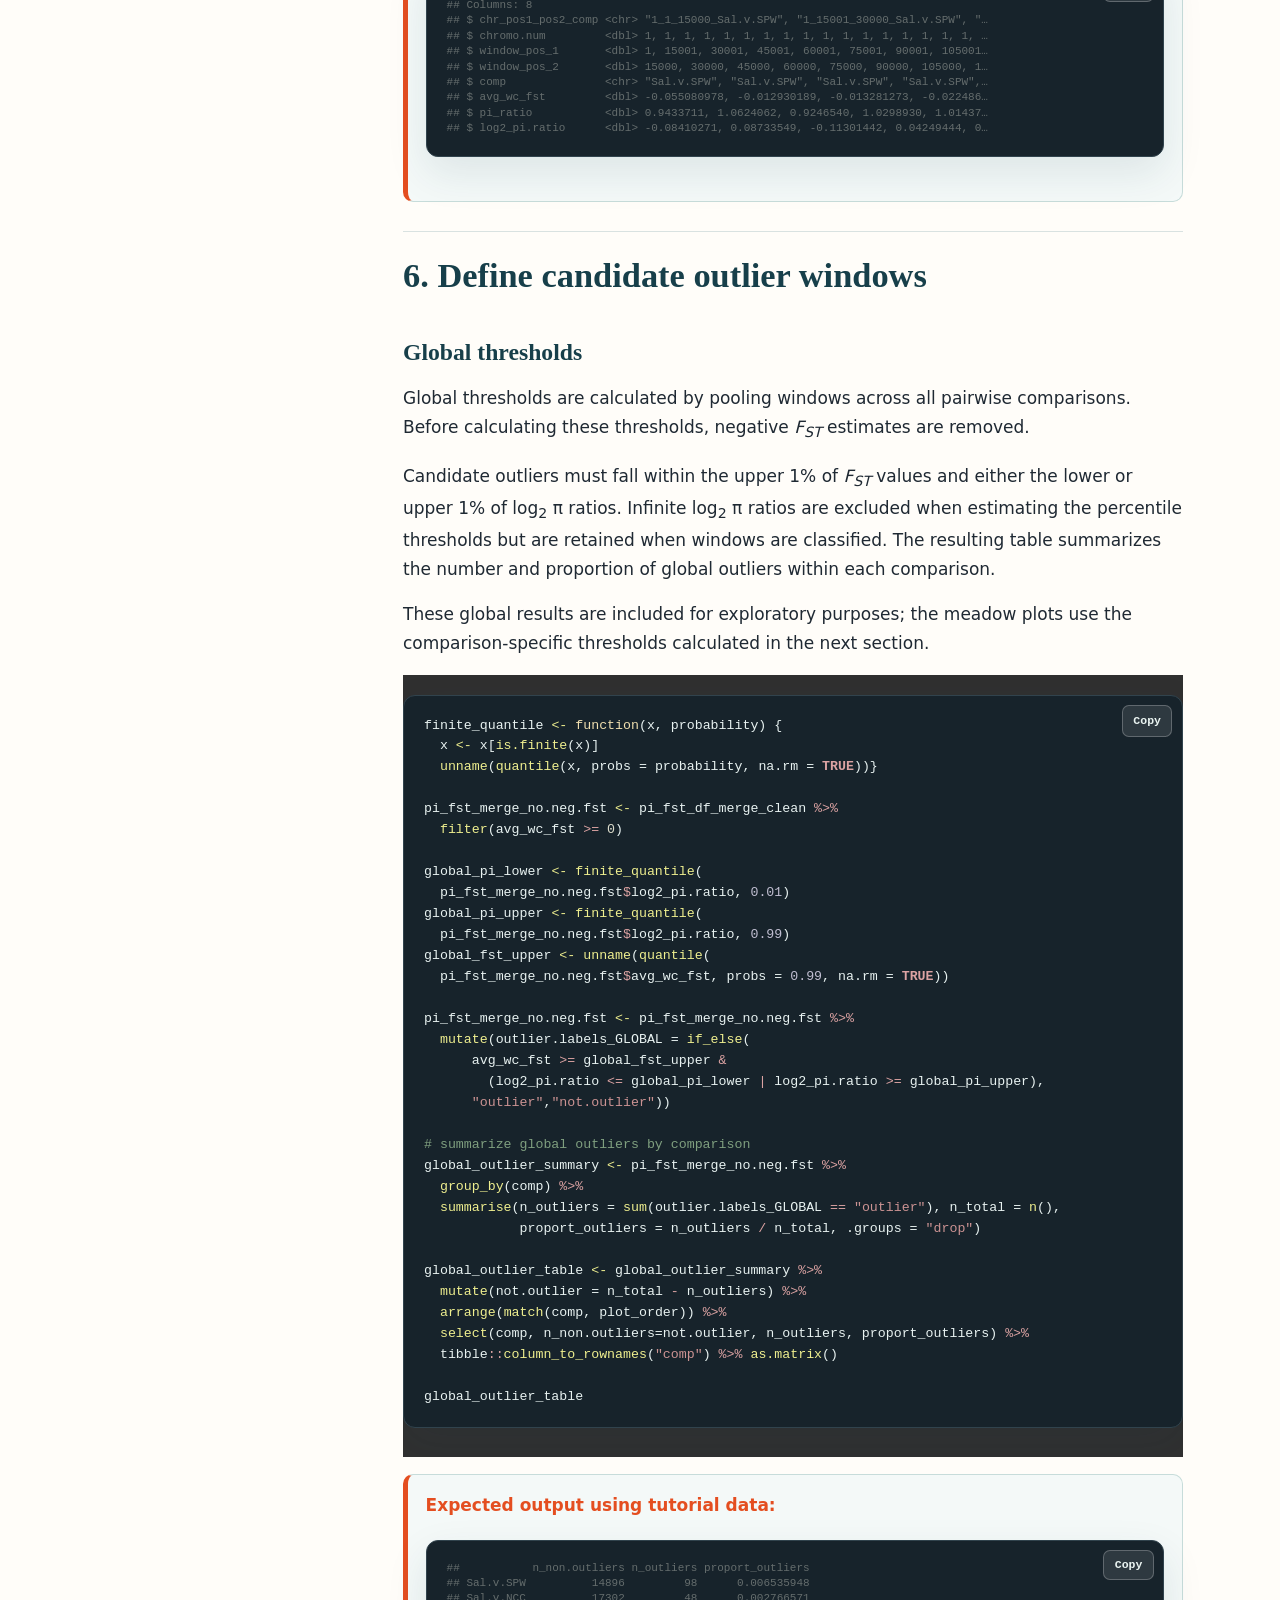
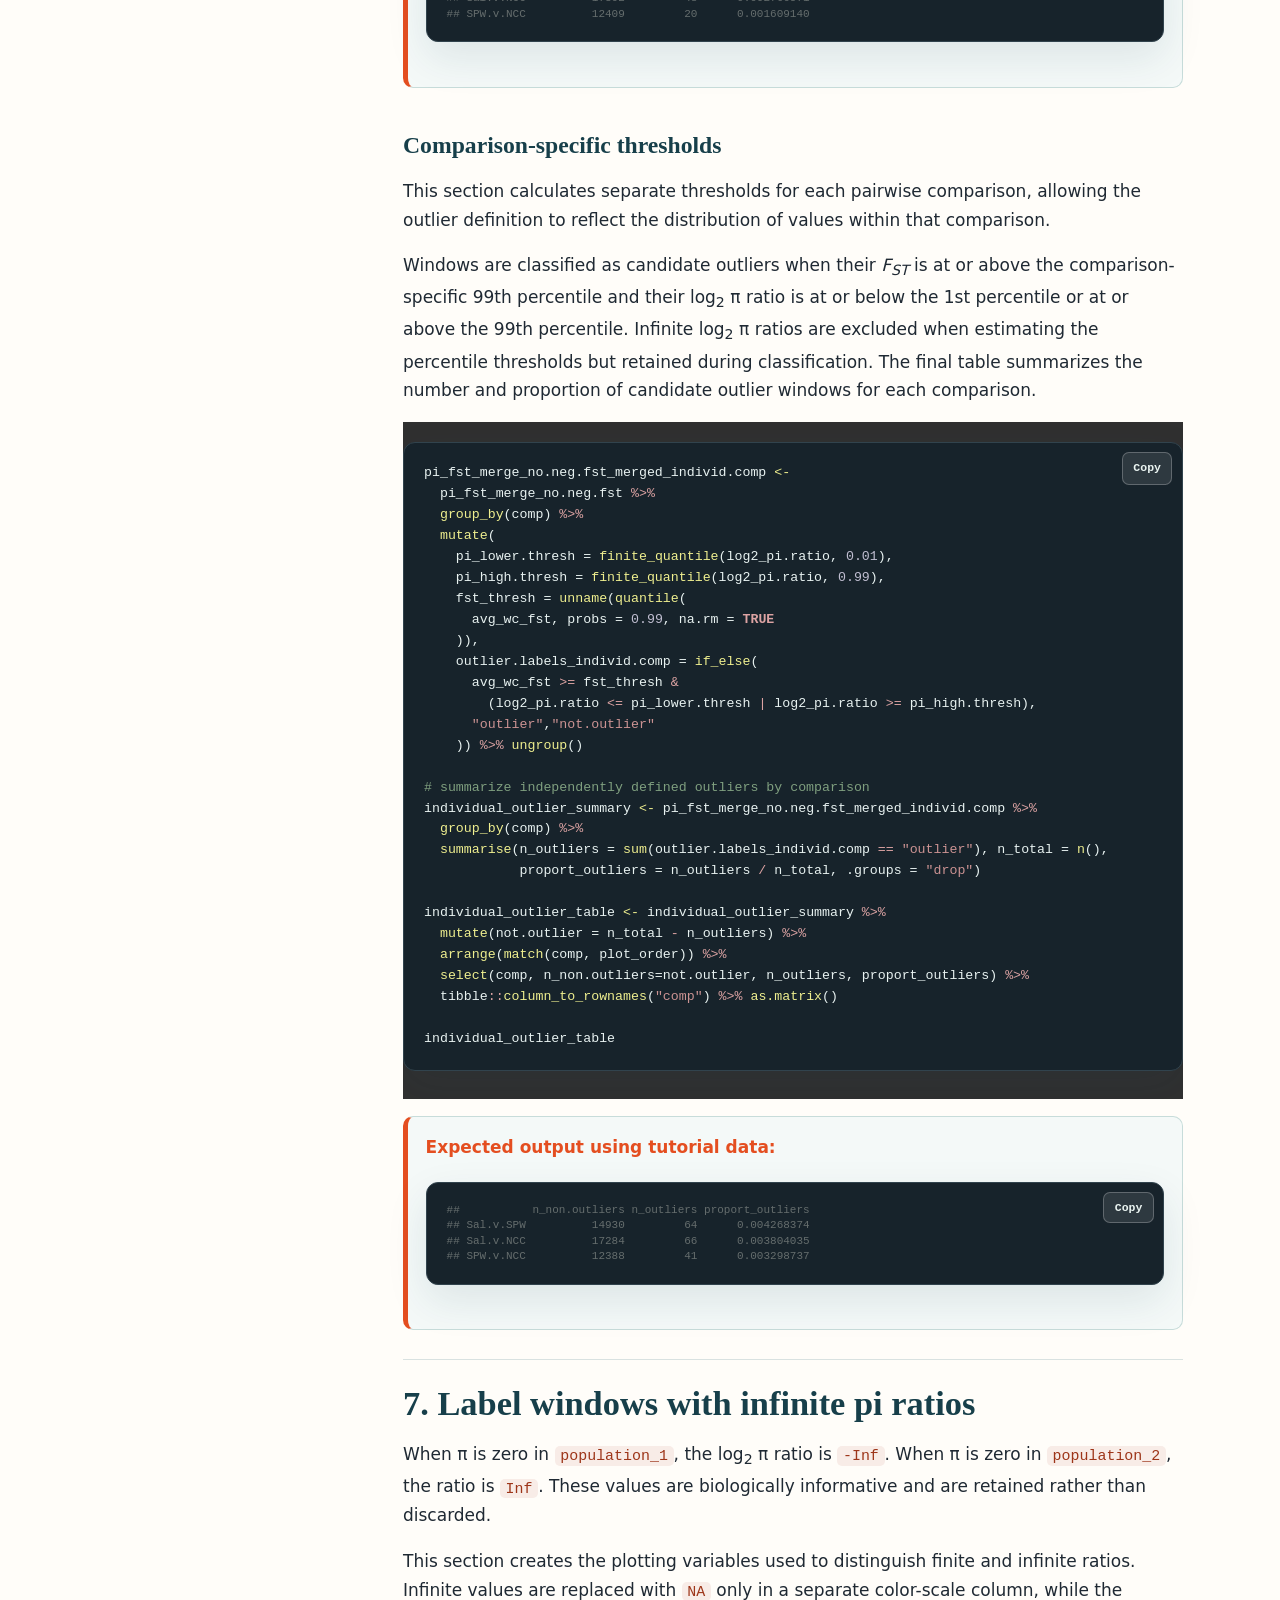
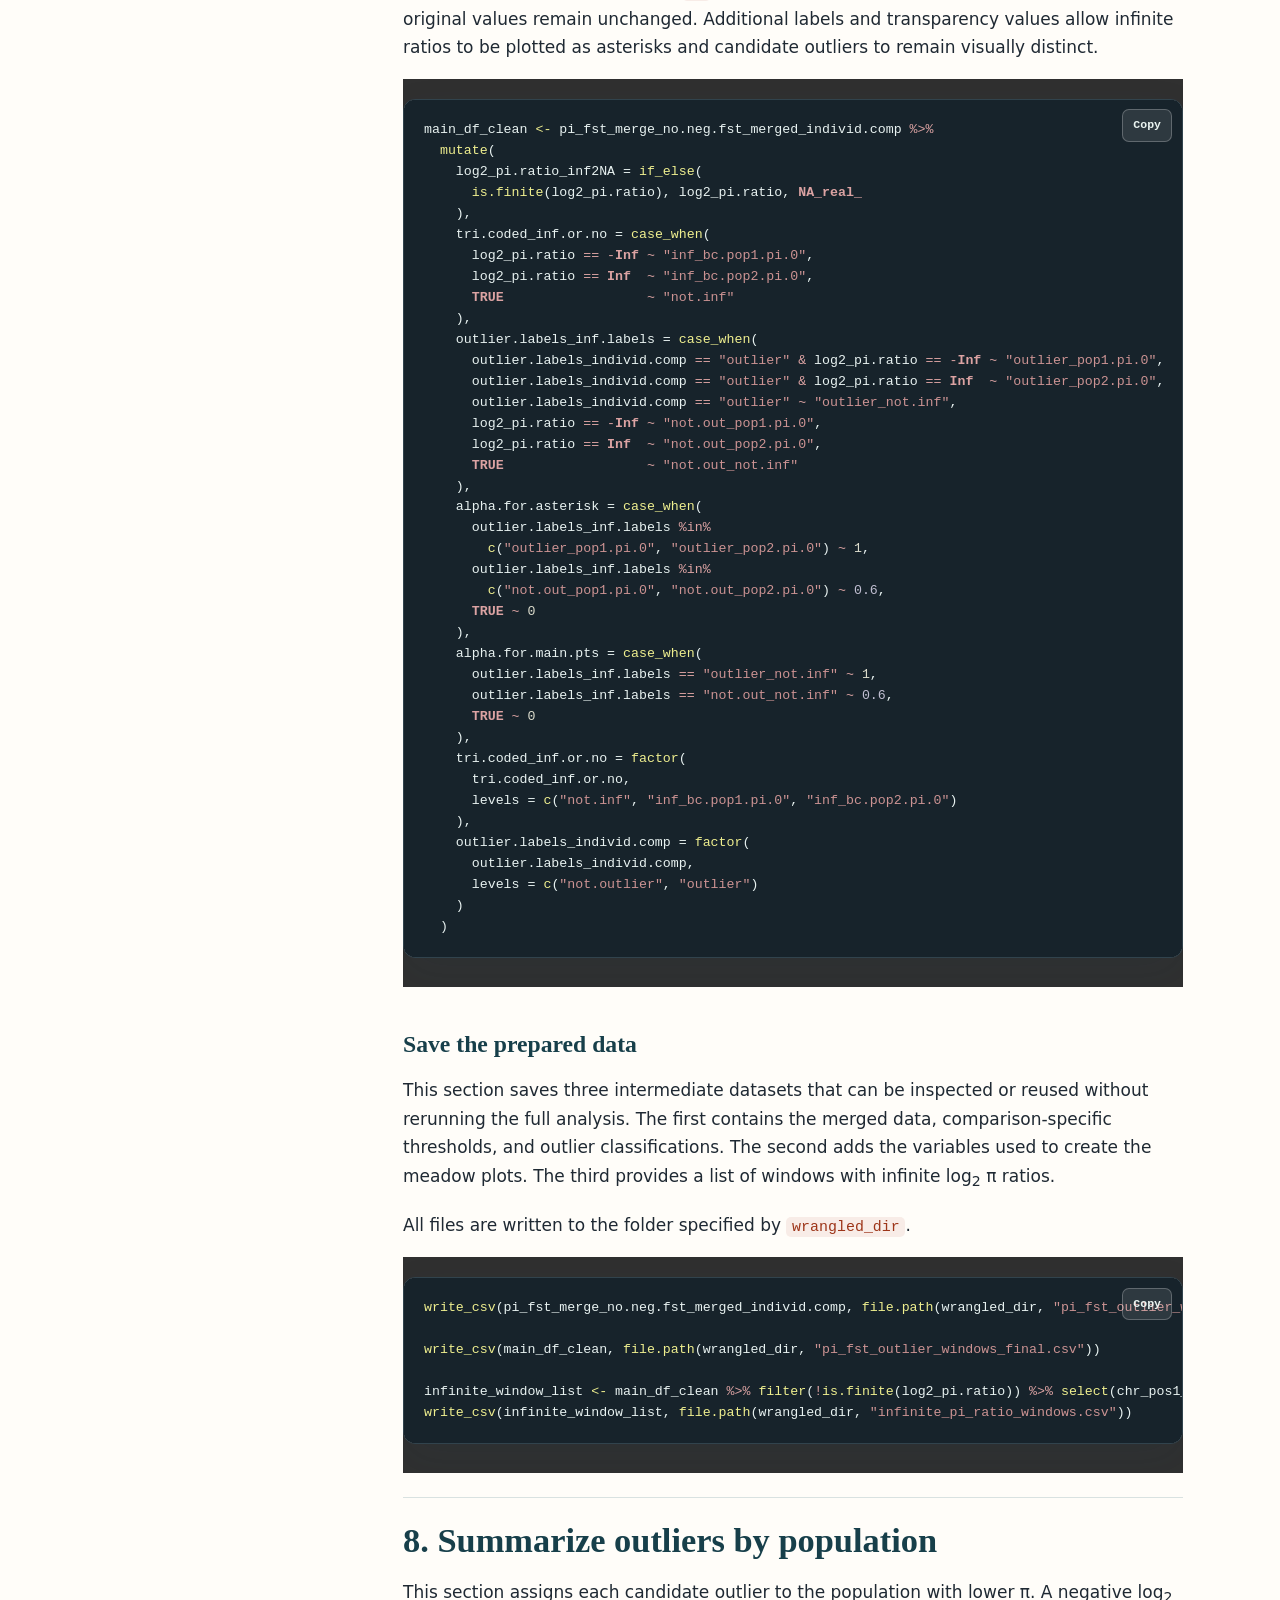
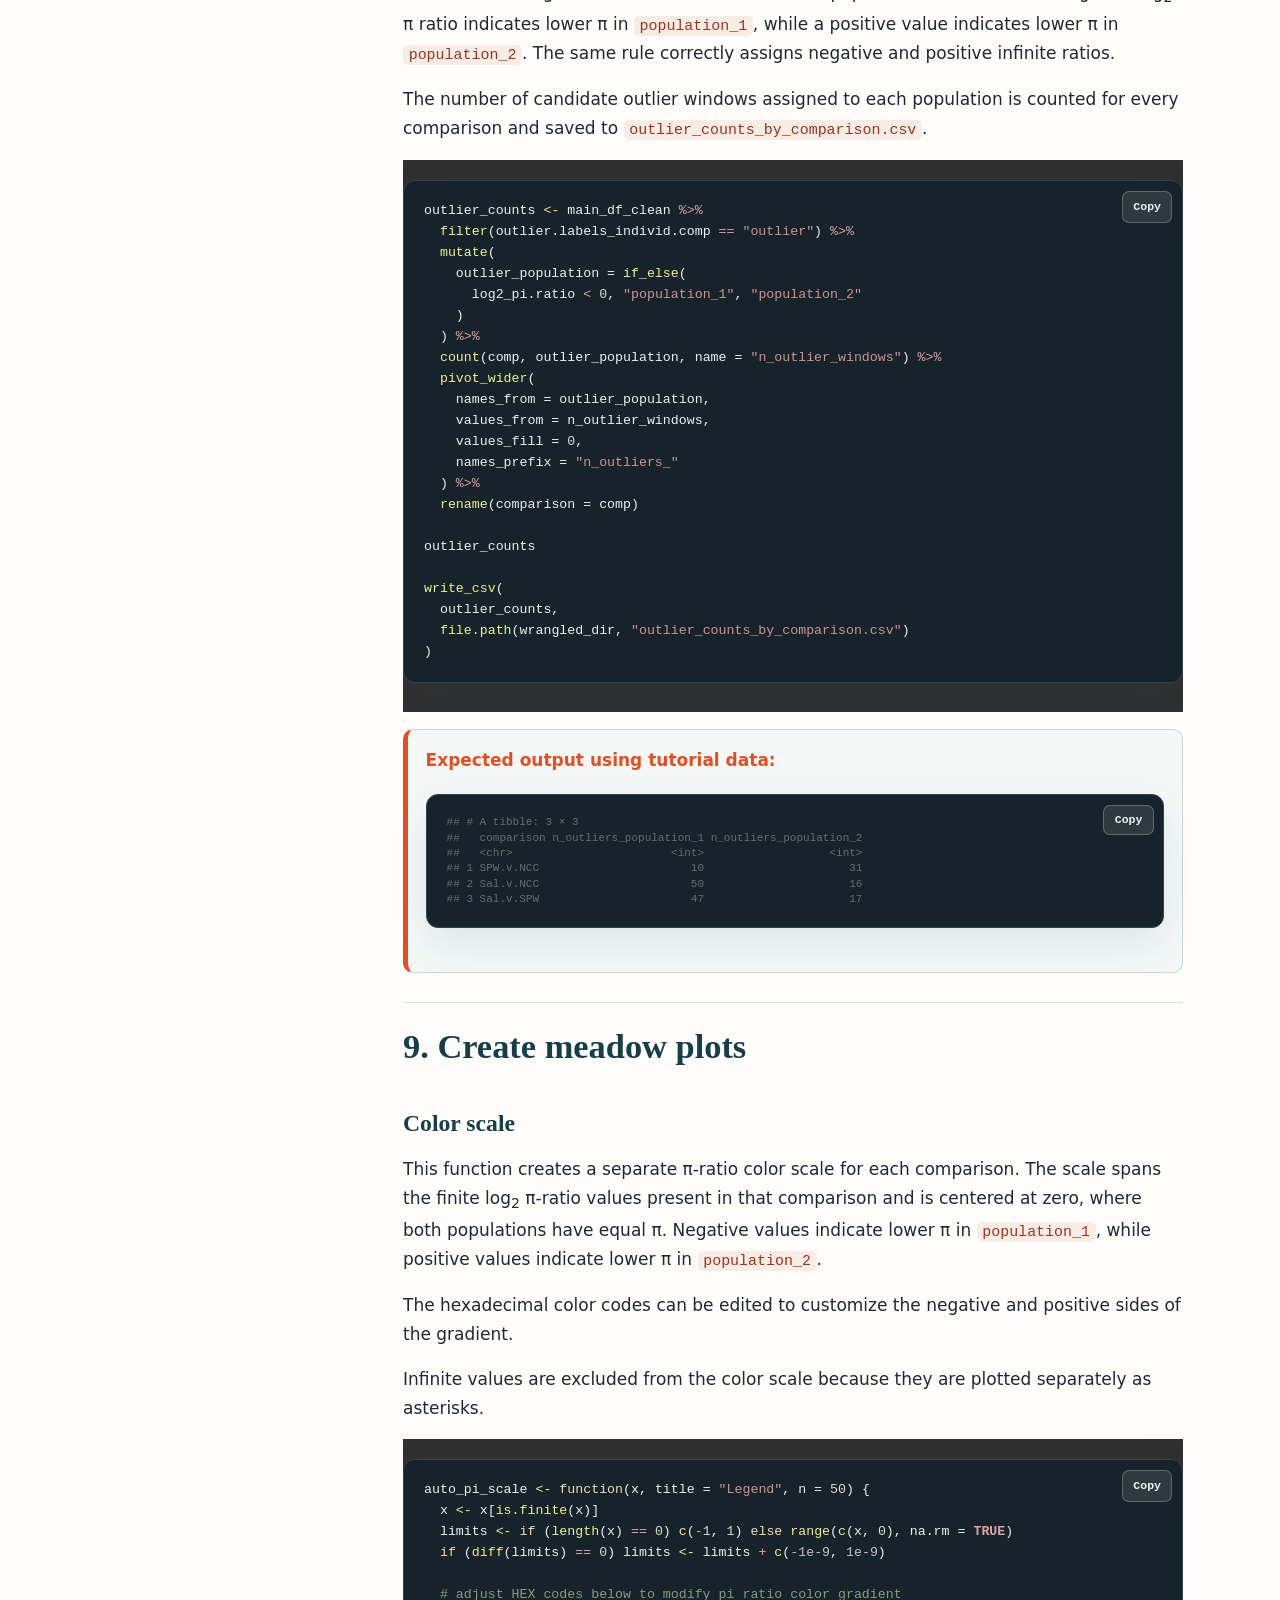
==== commit 810f983a: "Update index.html" ====
--- a/docs/index.html
+++ b/docs/index.html
@@ -183,6 +183,7 @@
           <li><a href="#example-final-meadow-plot"
         id="toc-example-final-meadow-plot">   Example final meadow
         plot</a></li>
+       </ul></li>
         <li><a href="#group-candidate-outlier-windows-into-peaks"
         id="toc-group-candidate-outlier-windows-into-peaks">11. Group
         candidate outlier windows into peaks</a>
@@ -202,6 +203,7 @@
           <li><a href="#example-final-candidate-peak-plot"
         id="toc-example-final-candidate-peak-plot">   Example final
         candidate-peak plot</a></li>
+        </ul></li>
         <li><a href="#reproducibility-information"
         id="toc-reproducibility-information">14. References &amp; reproducibility info</a></li>
         </ul>
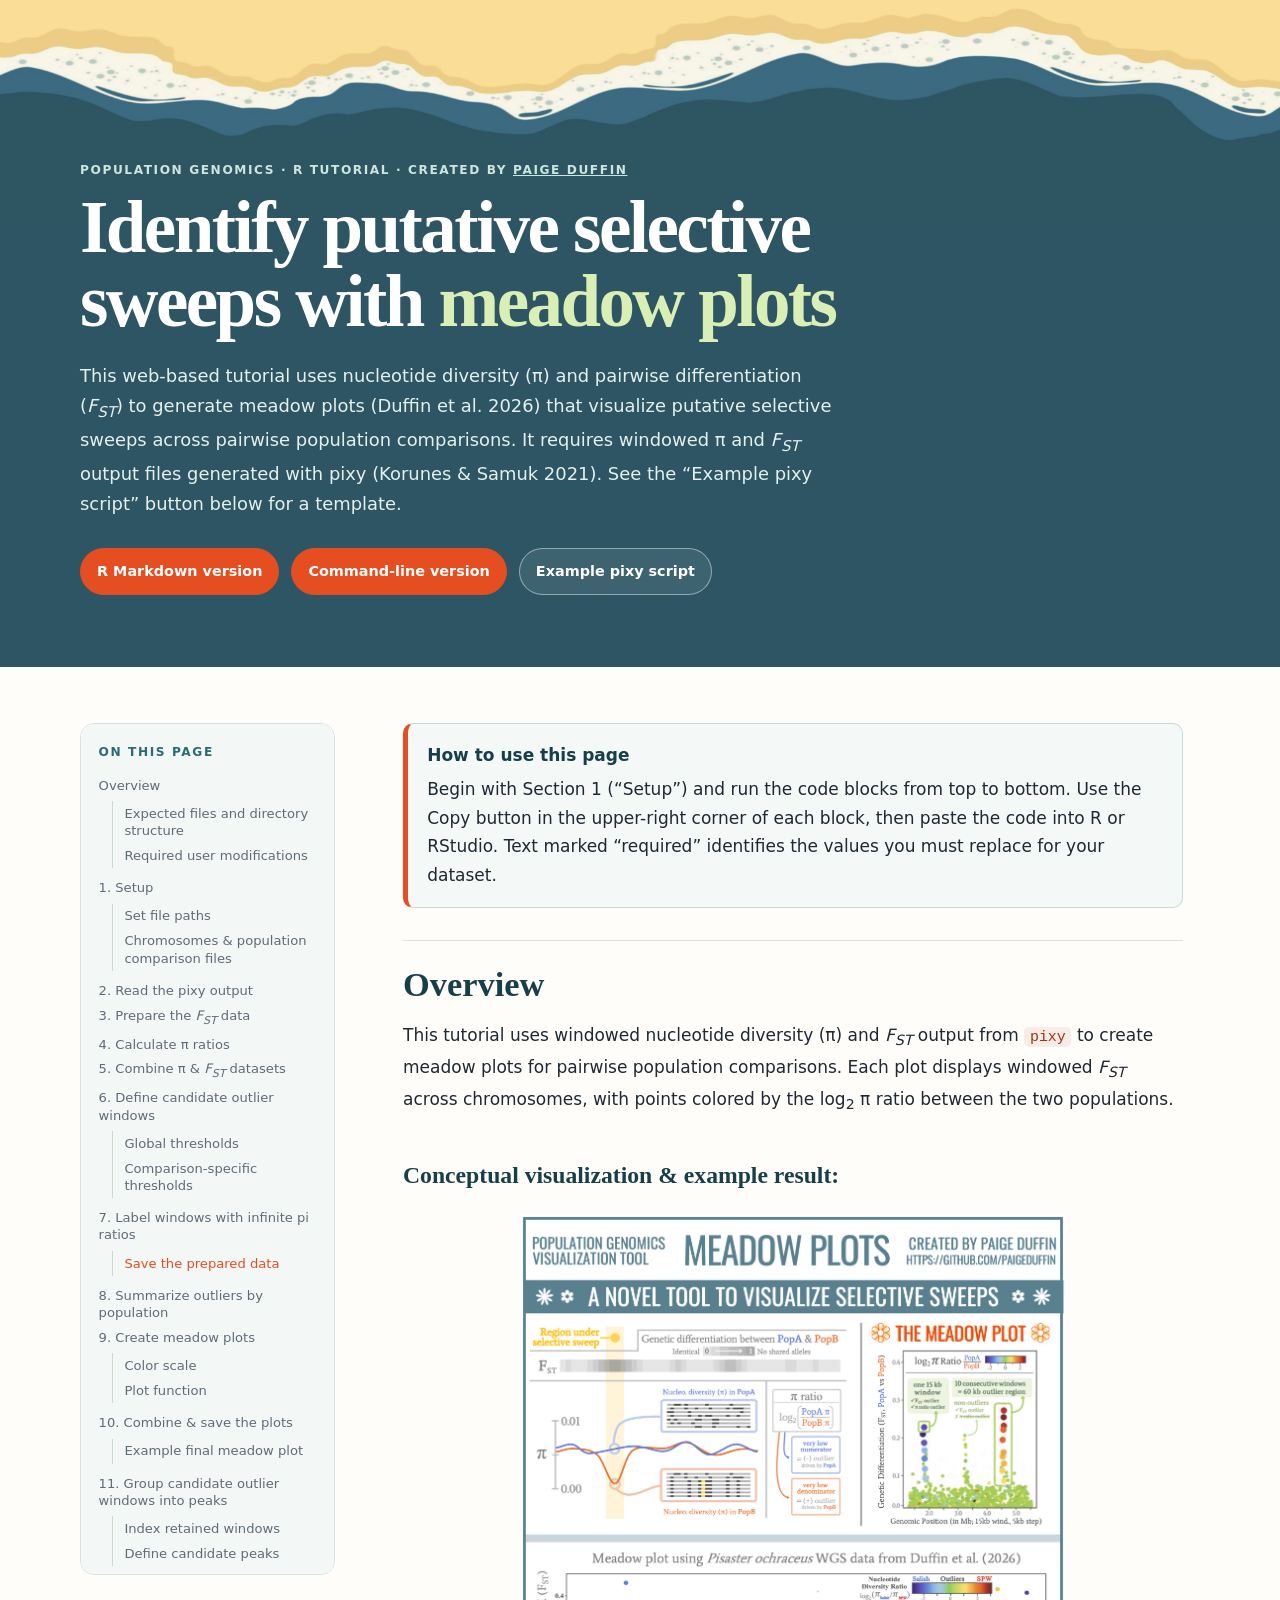
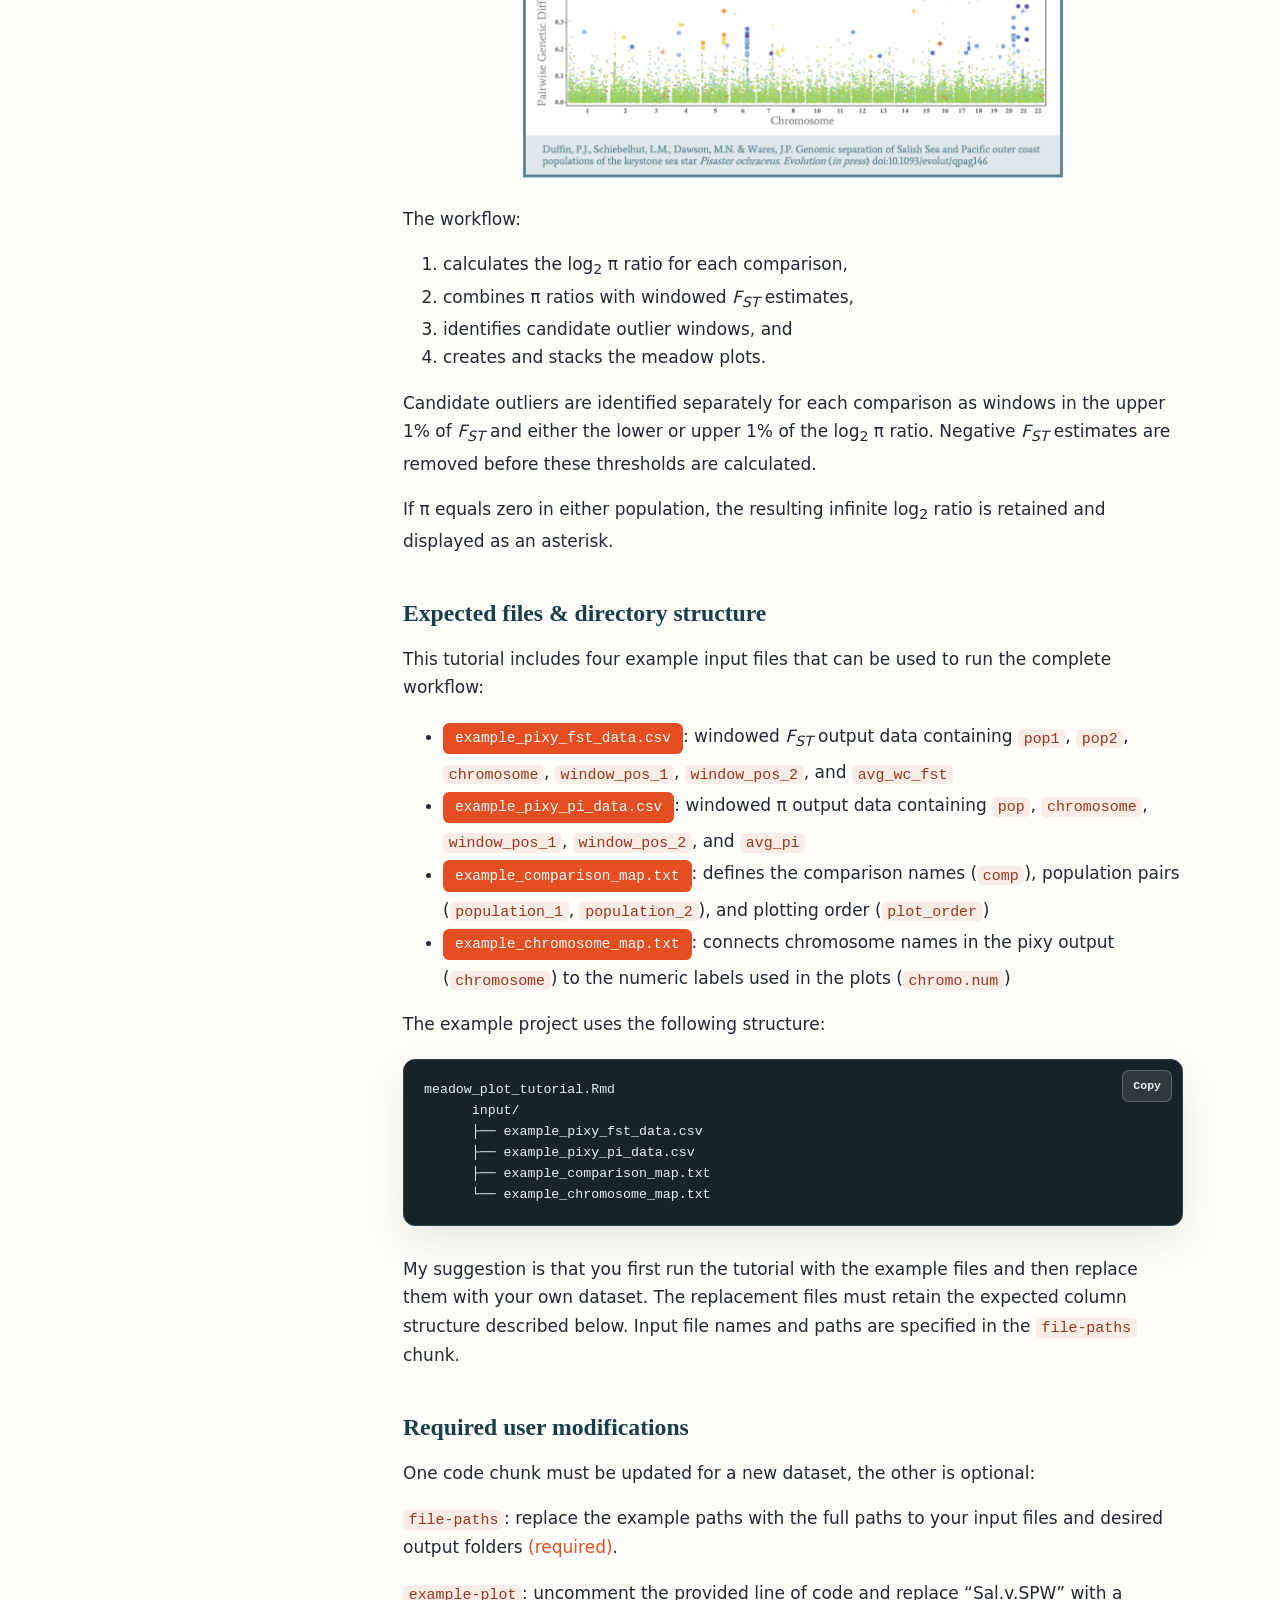
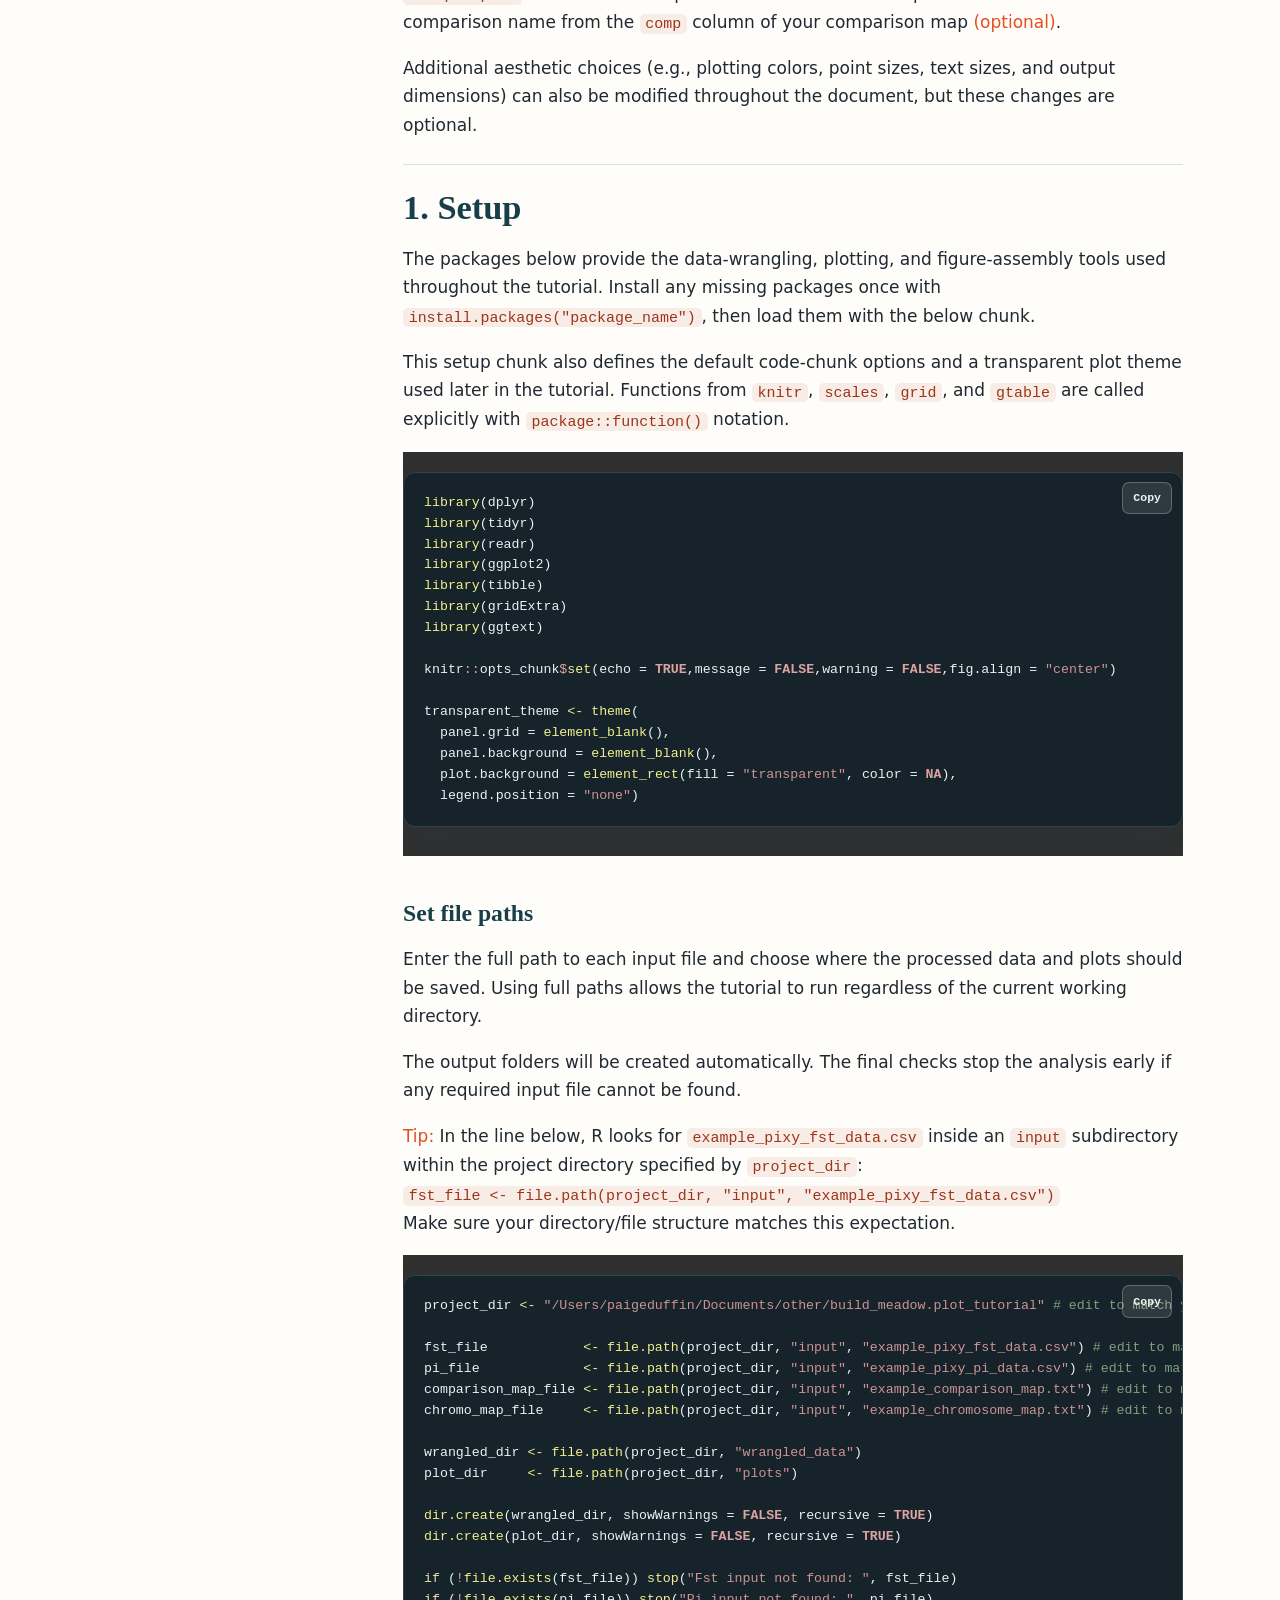
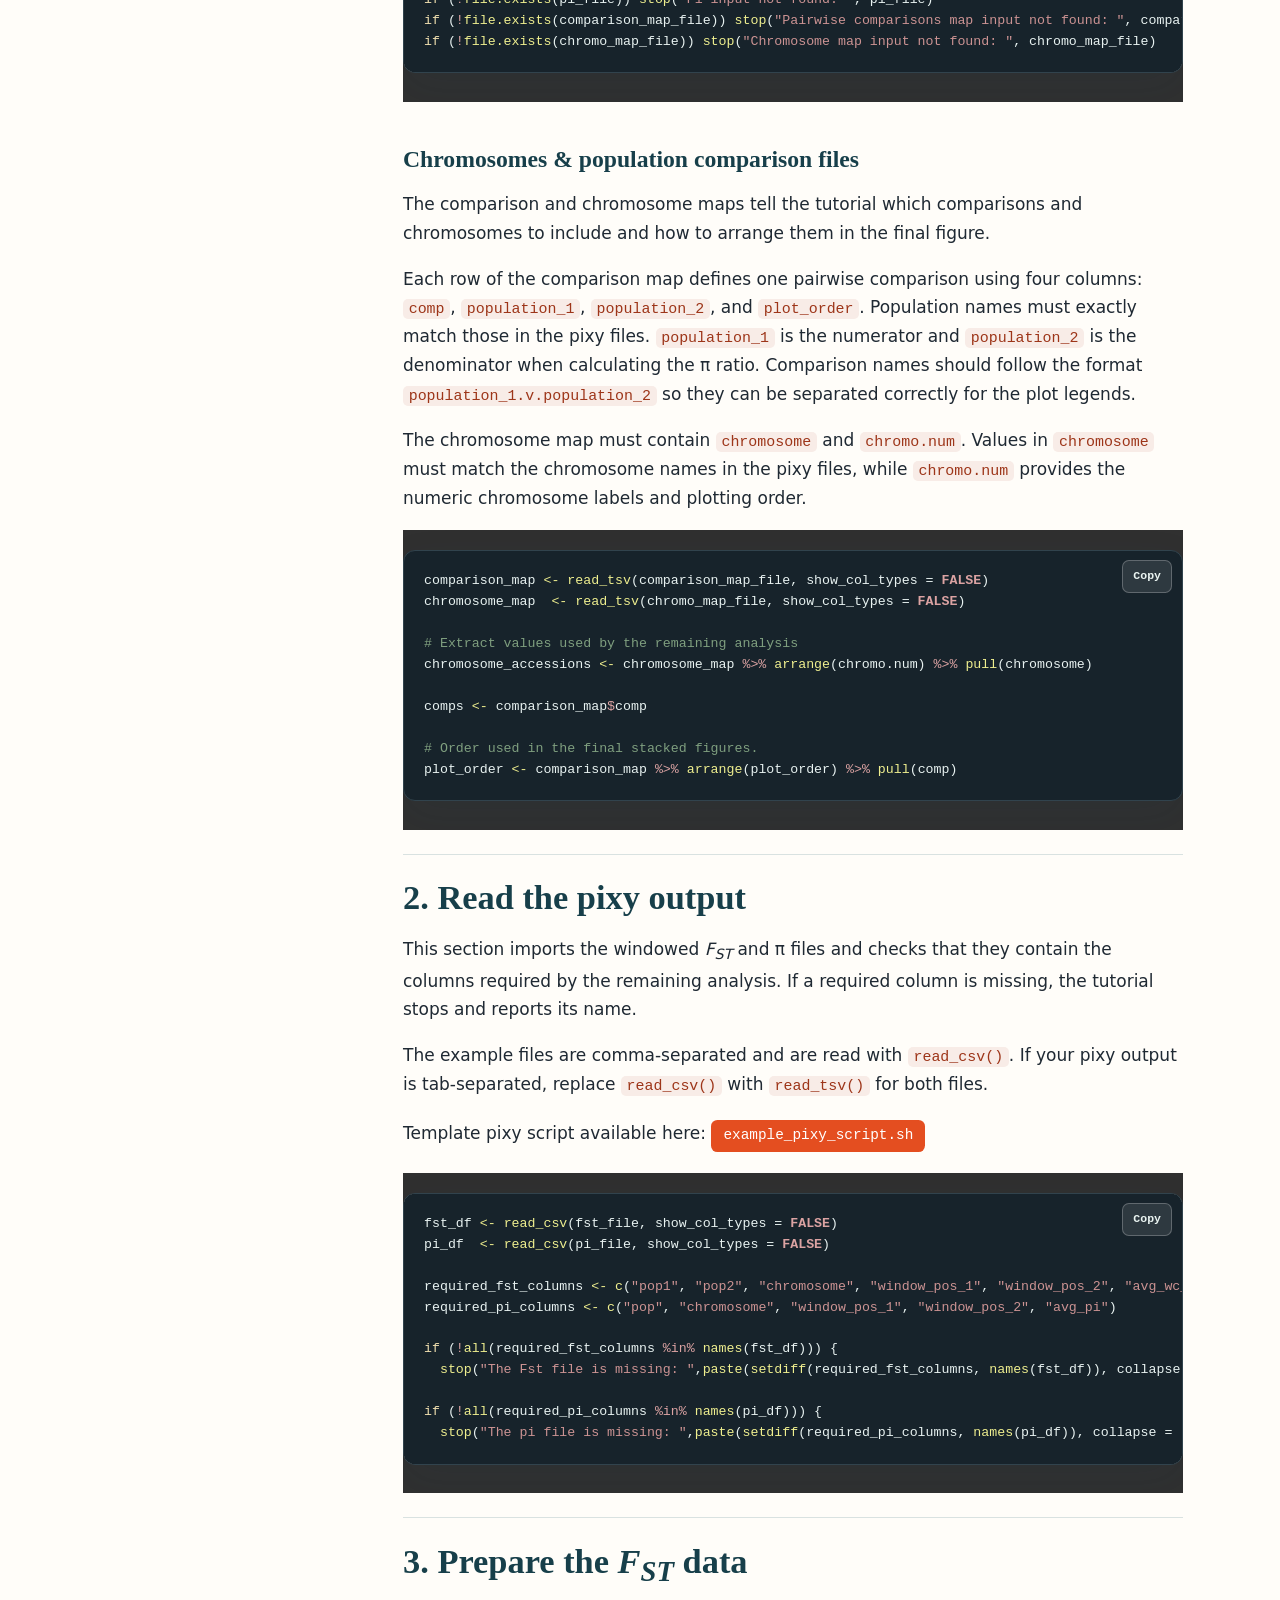
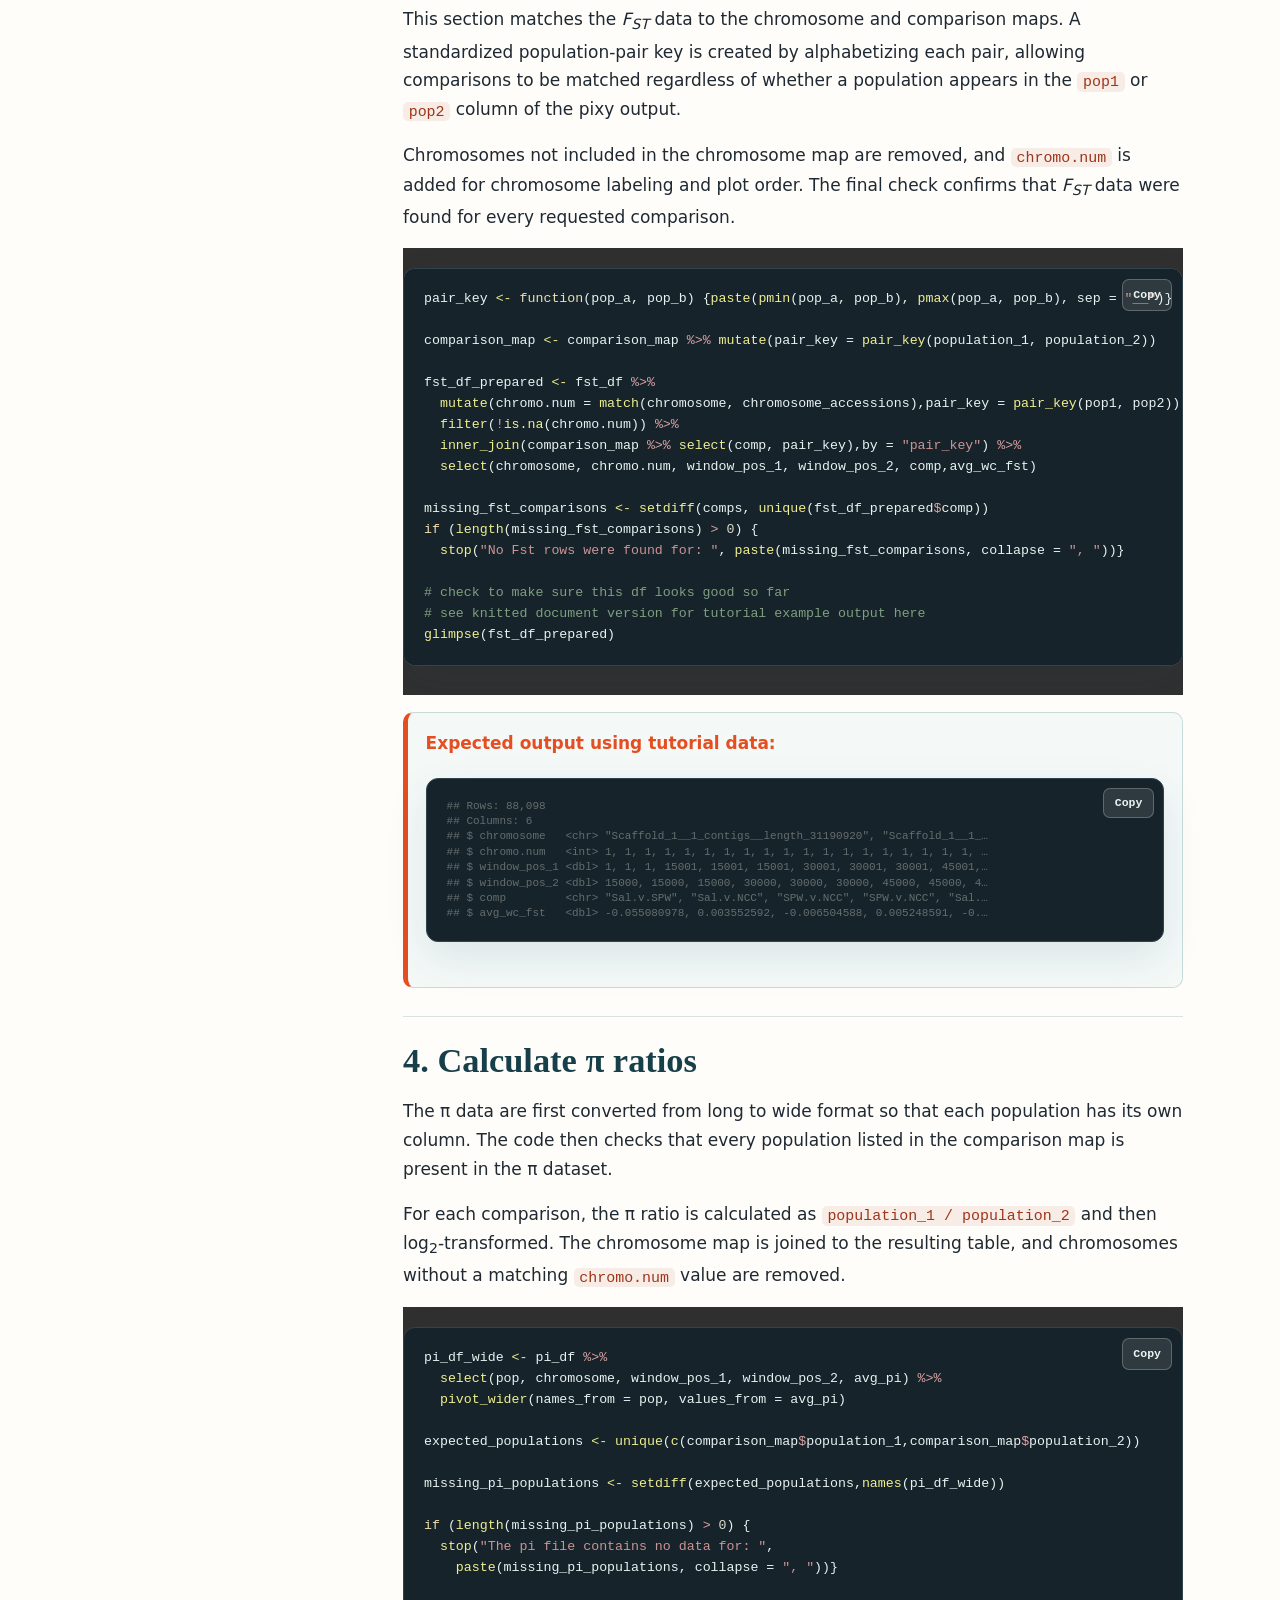
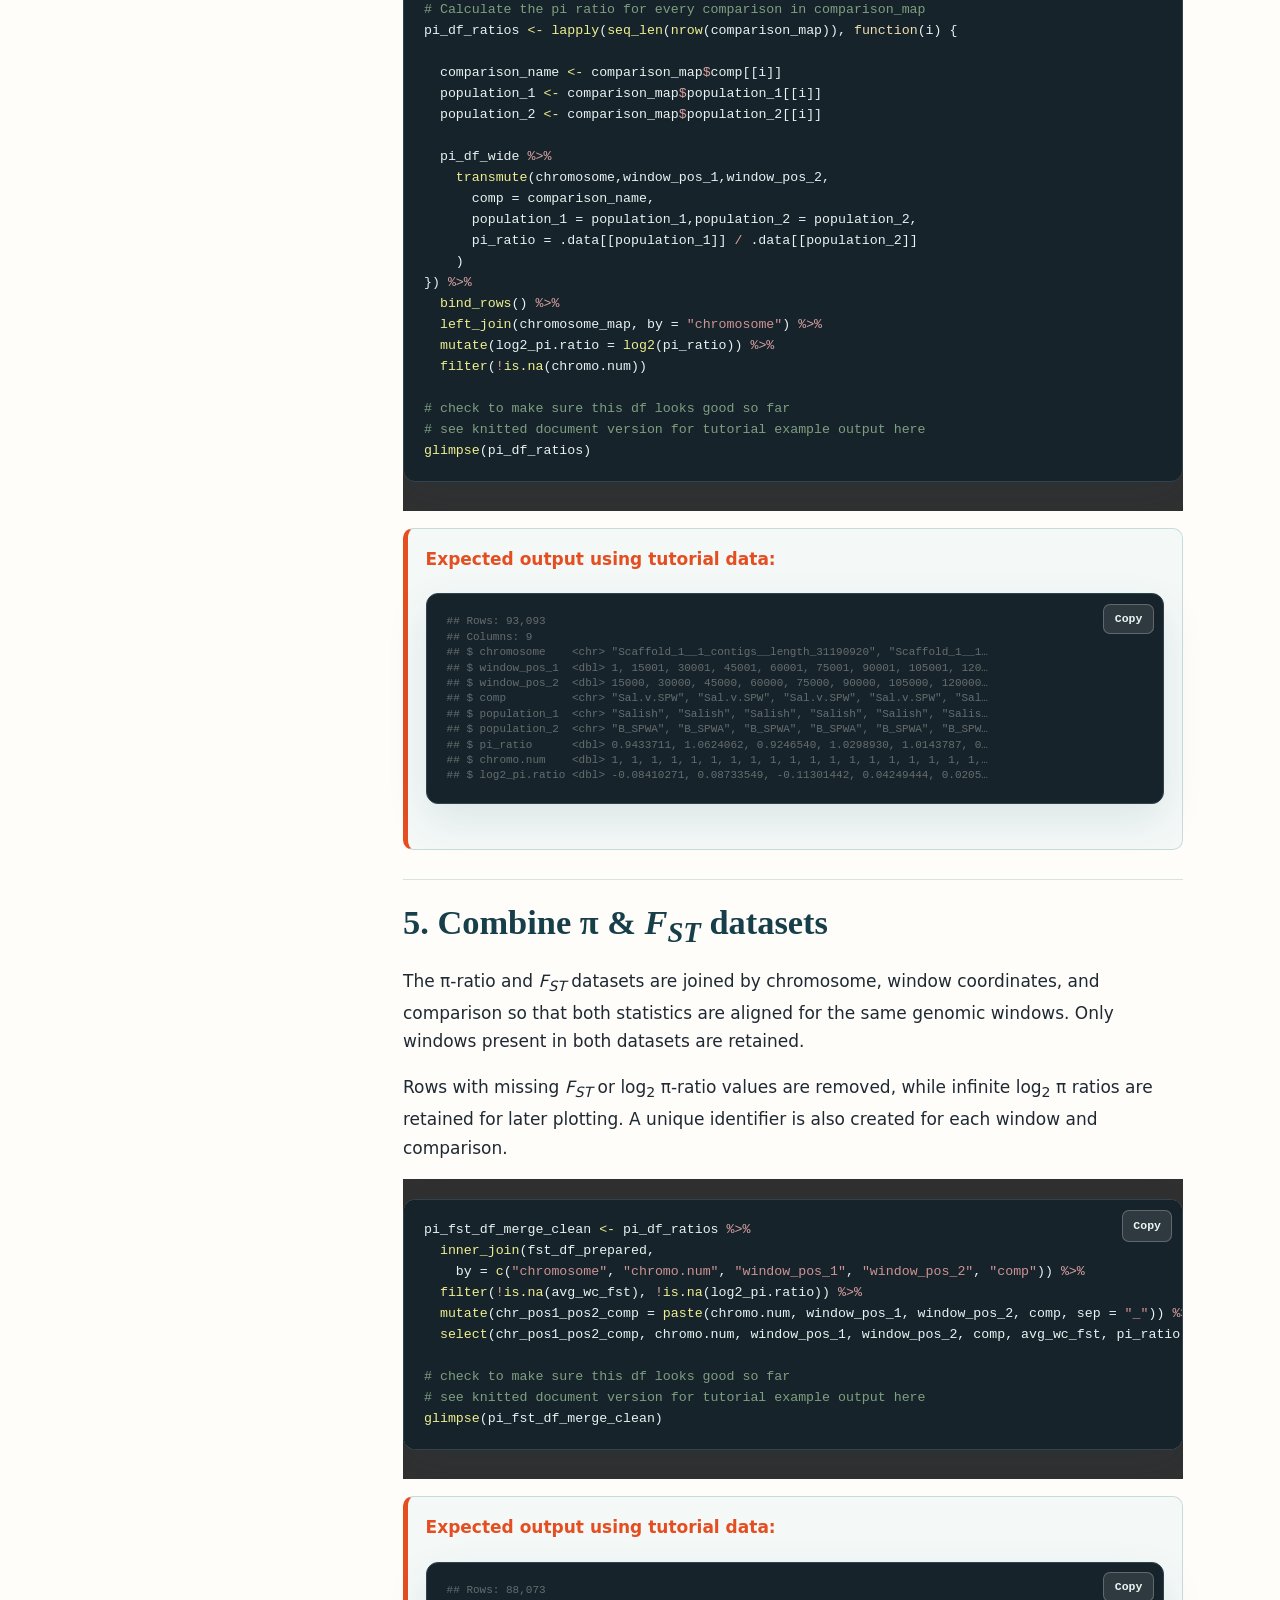
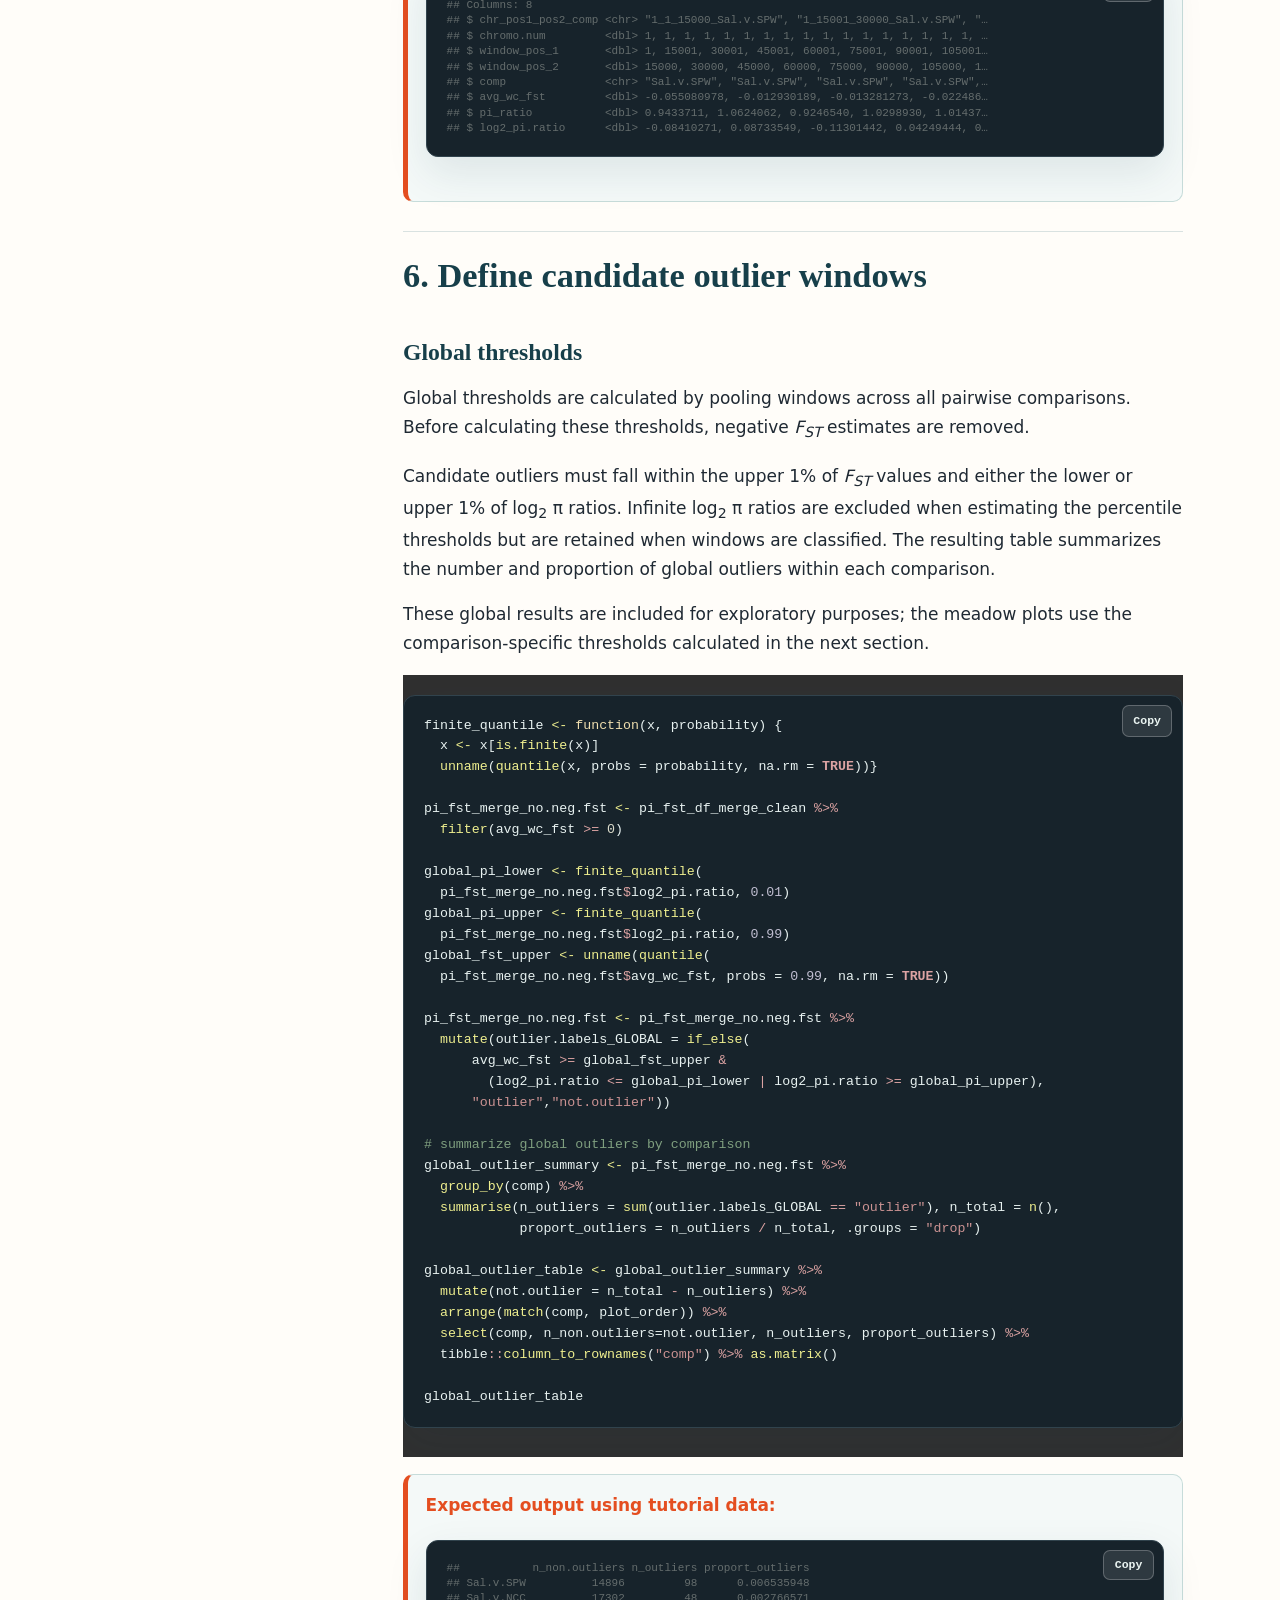
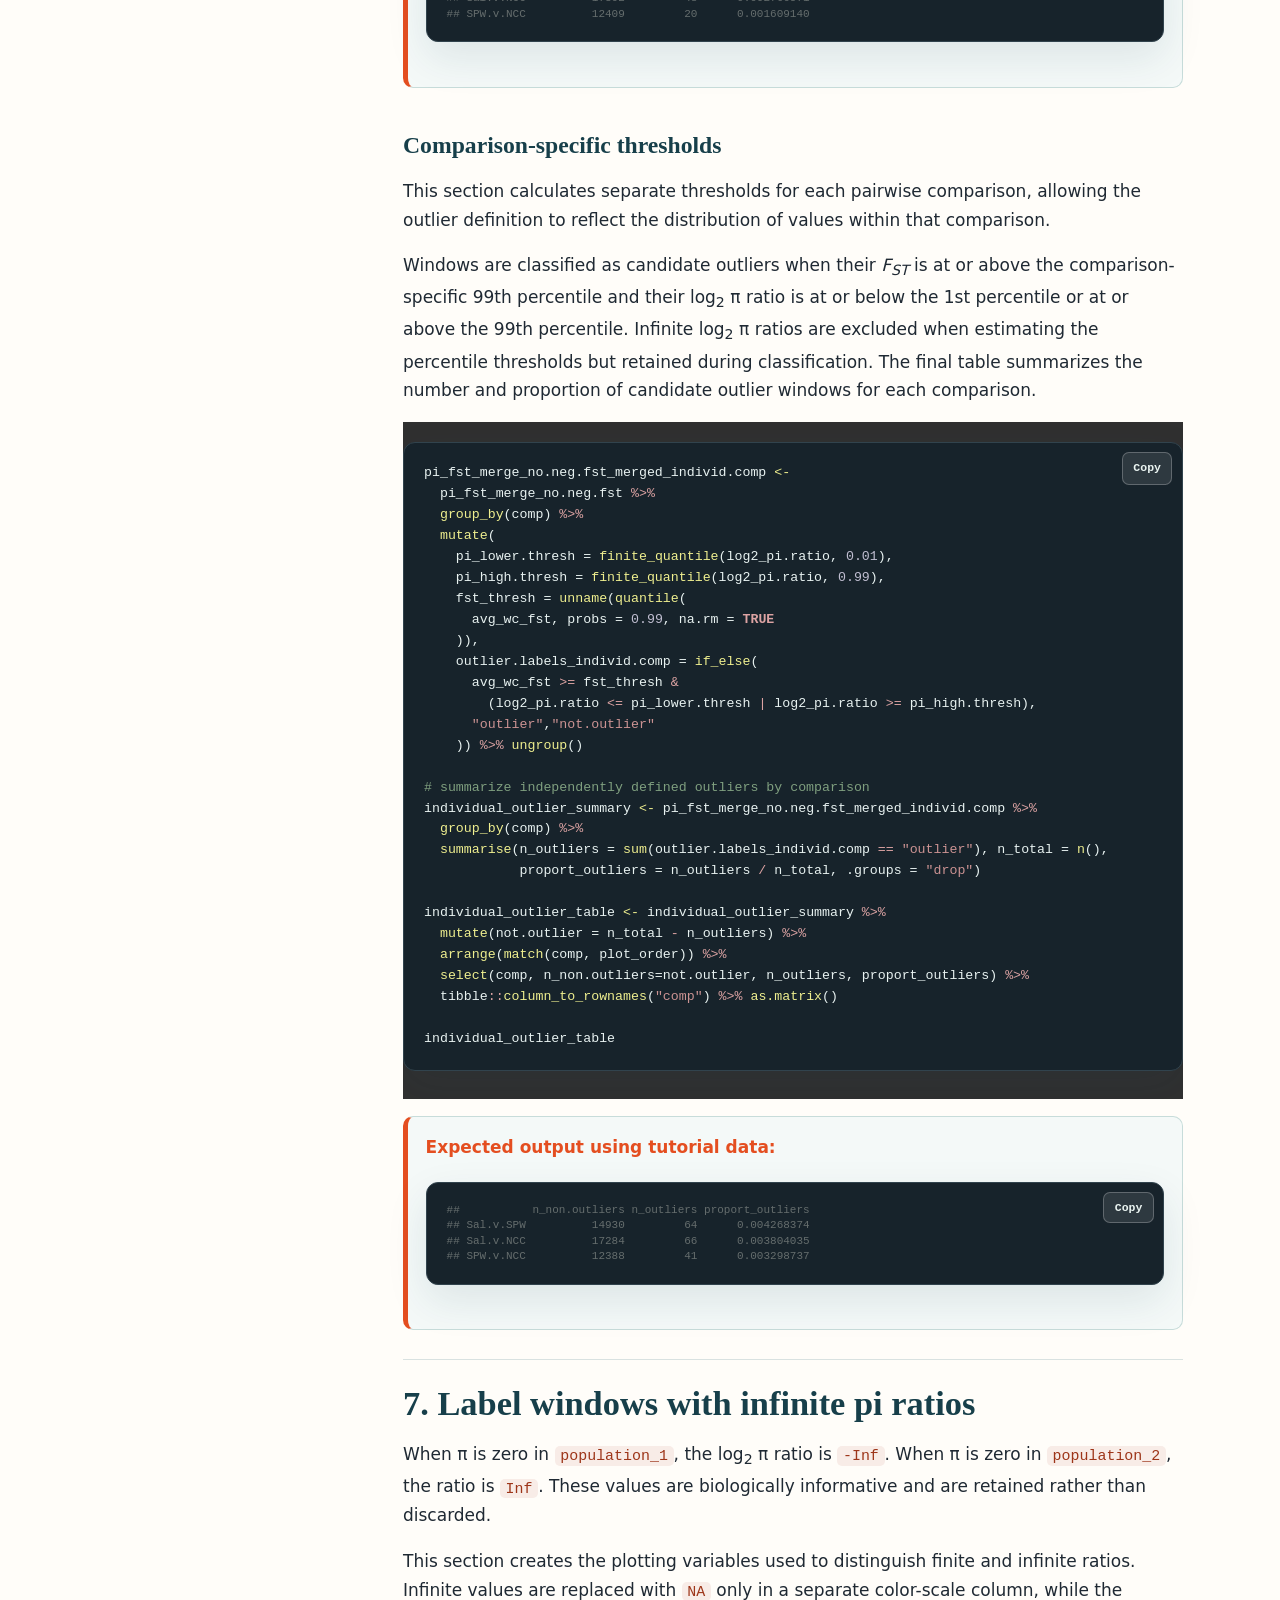
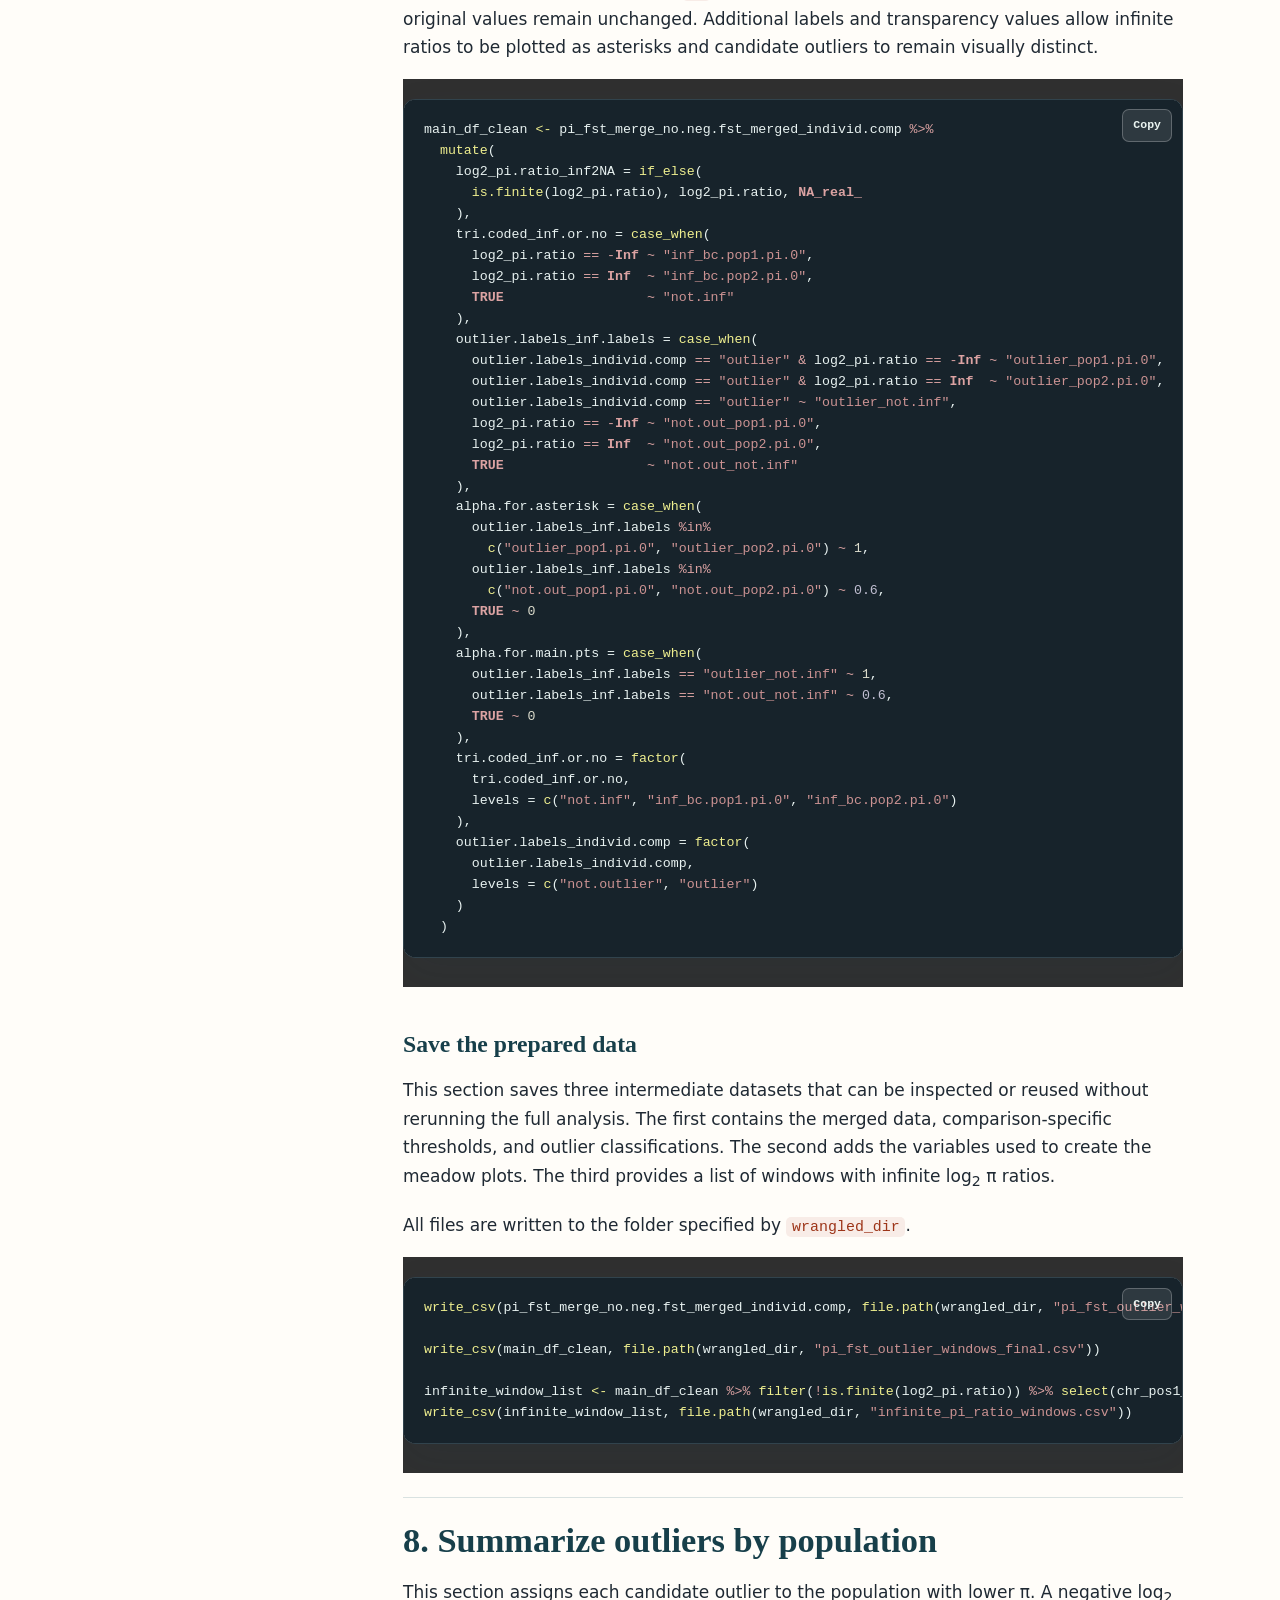
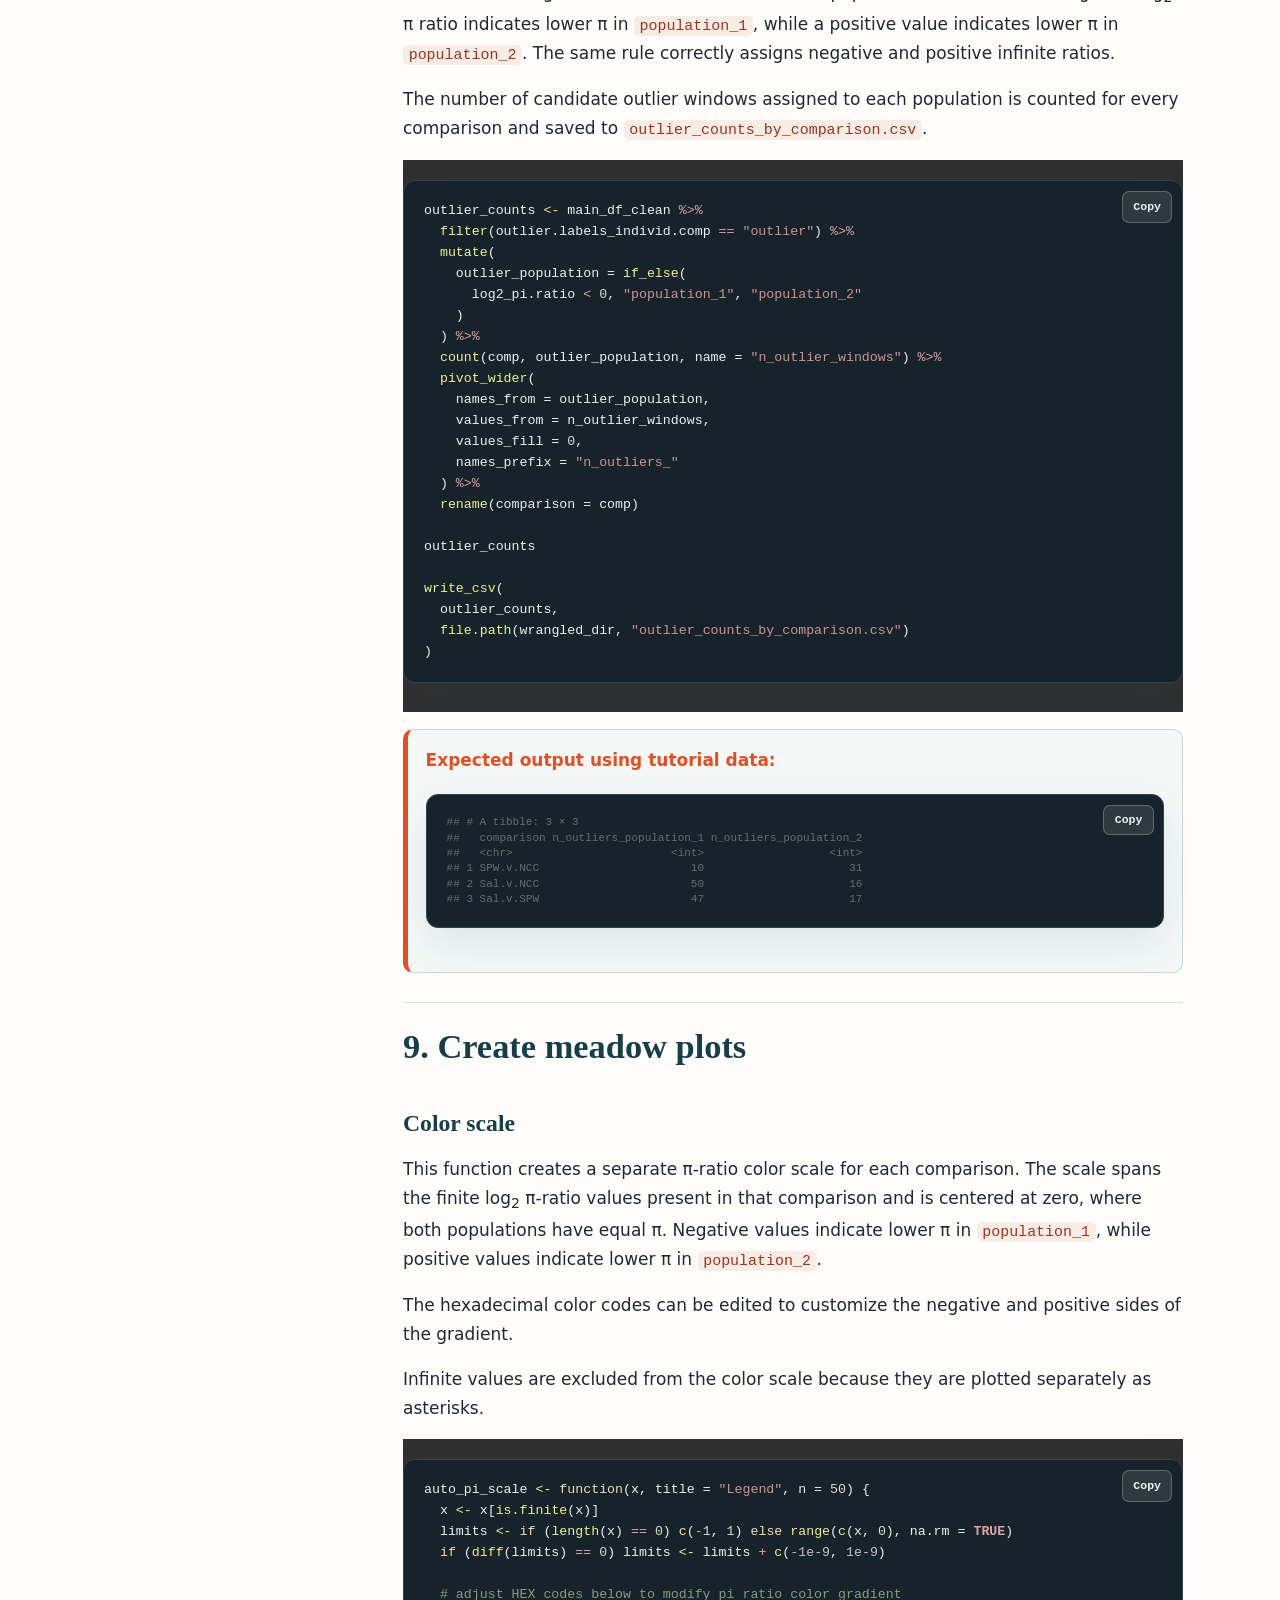
==== commit 2779b131: "Add "how to cite this resource" section" ====
--- a/docs/index.html
+++ b/docs/index.html
@@ -204,13 +204,21 @@
         id="toc-example-final-candidate-peak-plot">   Example final
         candidate-peak plot</a></li>
         </ul></li>
-        <li><a href="#reproducibility-information"
-        id="toc-reproducibility-information">14. References &amp; reproducibility info</a></li>
-        </ul>
-      </div>
-    </aside>
-
-    <main id="main-content" class="tutorial">
+        <li>
+  <a href="#references-reproducibility-info">14. References &amp; reproducibility</a>
+  <ul>
+    <li><a href="#references">References</a></li>
+           <li><a href="#reproducibility">Reproducibility</a></li>
+      </ul>
+    </li>
+
+    <li><a href="#how-to-cite-this-resource">15. How to cite this resource</a></li>
+
+  </ul>
+</div>
+</aside>
+
+<main id="main-content" class="tutorial">
       <div class="callout">
         <strong>How to use this page</strong>
         <p>Begin with Section 1 (“Setup”) and run the code blocks from top to bottom. Use the Copy button in the upper-right corner of each block, then paste the code into R or RStudio. Text marked “required” identifies the values you must replace for your dataset.</p>
@@ -1185,11 +1193,29 @@
       <img src="example_candidate_peak_size_plot_FINAL.png" alt="Final candidate peak-size plot produced by the tutorial data">
       </section>
       <section id="reproducibility-information" class="level1">
-      <h1>14. References & reproducibility info</h1>
-      <h2>References</h2>
-      <li>Ref 1</li>
-      <li>Ref 2</li>
-        <h2>Reproducibility</h2>
+      <h1 id="references-reproducibility-info">14. References &amp; reproducibility</h1>
+<h2 id="references">References</h2>
+<ol class="reference-list">
+  <li>
+    Duffin, P. J., Schiebelhut, L. M., Dawson, M. N. &amp; Wares, J. P.
+    Genomic separation of Salish Sea and Pacific outer coast populations of
+    the keystone sea star <em>Pisaster ochraceus</em>.
+    <em>Evolution</em> (in press).
+    <a href="https://academic.oup.com/evolut/article/doi/10.1093/evolut/qpag146/8789440">
+      https://doi.org/10.1093/evolut/qpag146
+    </a>
+  </li>
+
+  <li>
+    Korunes, K. L. &amp; Samuk, K. <code>pixy</code>: Unbiased estimation of
+    nucleotide diversity and divergence in the presence of missing data.
+    <em>Mol. Ecol. Resour.</em> <strong>21</strong>, 1359–1368 (2021).
+    <a href="https://doi.org/10.1111/1755-0998.13326">
+      https://doi.org/10.1111/1755-0998.13326
+    </a>
+  </li>
+</ol>
+        <h2 id="reproducibility">Reproducibility</h2>
         <p><code>sessionInfo()</code> records the R version, operating
       system, and package versions used to run the tutorial.</p>
       <div class="sourceCode" id="cb24"><pre
@@ -1221,6 +1247,23 @@
 ##  [1] sass_0.4.10        utf8_1.2.6         generics_0.1.4</code></pre>
       </div>
       </section>
+
+<section id="how-to-cite-this-resource">
+  <h1>15. How to cite this resource</h1>
+
+  <p>If you use this tutorial or the meadow-plot approach, please cite:</p>
+
+  <div class="citation-box">
+    Duffin, P. J., Schiebelhut, L. M., Dawson, M. N. &amp; Wares, J. P.
+    Genomic separation of Salish Sea and Pacific outer coast populations of
+    the keystone sea star <em>Pisaster ochraceus</em>.
+    <em>Evolution</em> (in press).
+    <a href="https://academic.oup.com/evolut/article/doi/10.1093/evolut/qpag146/8789440">
+      https://doi.org/10.1093/evolut/qpag146
+    </a>
+  </div>
+</section>
+
     </main>
   </div>
 
--- a/docs/styles.css
+++ b/docs/styles.css
@@ -316,3 +316,31 @@
   background-color: #c93d16;
   text-decoration: none;
 }
+
+.reference-list {
+  padding-left: 1.5rem;
+}
+
+.reference-list li {
+  margin-bottom: 1.25rem;
+  padding-left: 0.35rem;
+  line-height: 1.6;
+}
+
+.reference-list a {
+  color: #e44e20;
+  overflow-wrap: anywhere;
+}
+
+.citation-box {
+  margin: 1rem 0;
+  padding: 1rem 1.25rem;
+  background: #f7f3ef;
+  border-left: 4px solid #e44e20;
+  line-height: 1.6;
+}
+
+.citation-box a {
+  color: #e44e20;
+  overflow-wrap: anywhere;
+}
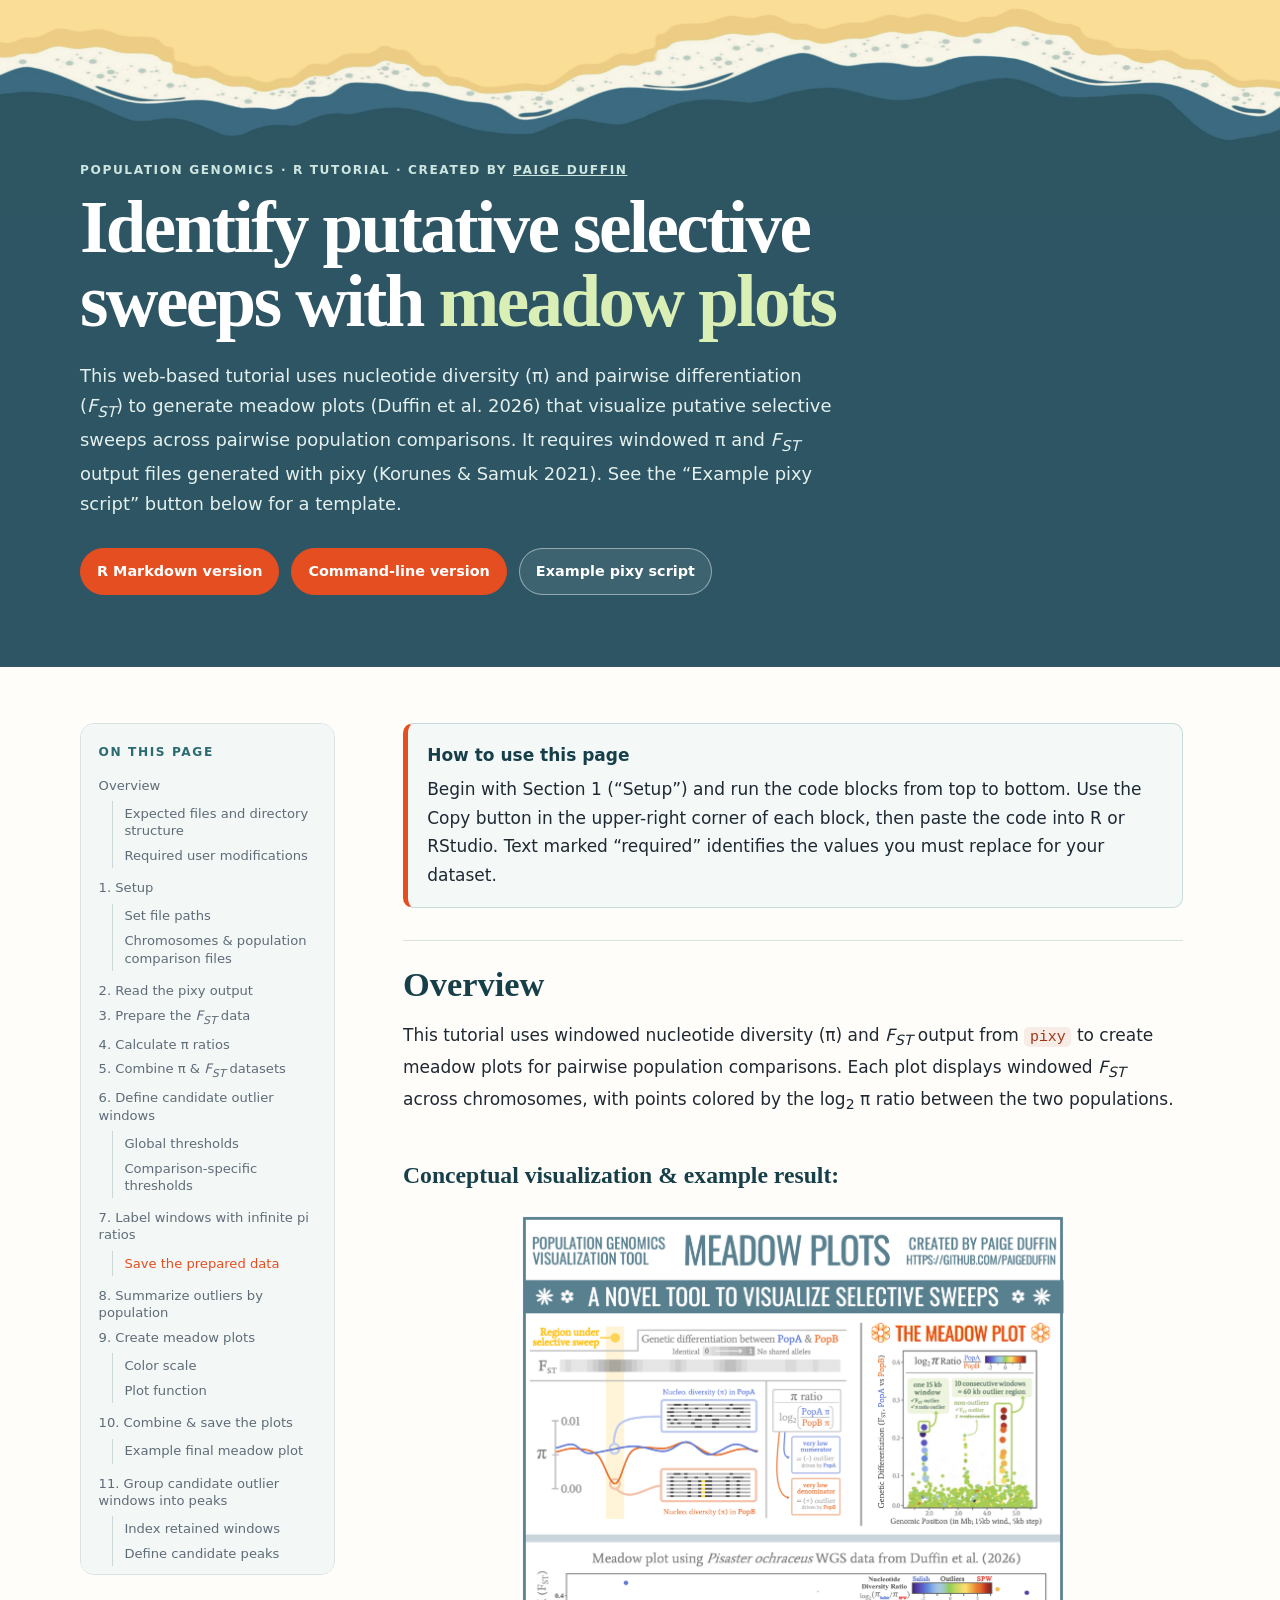
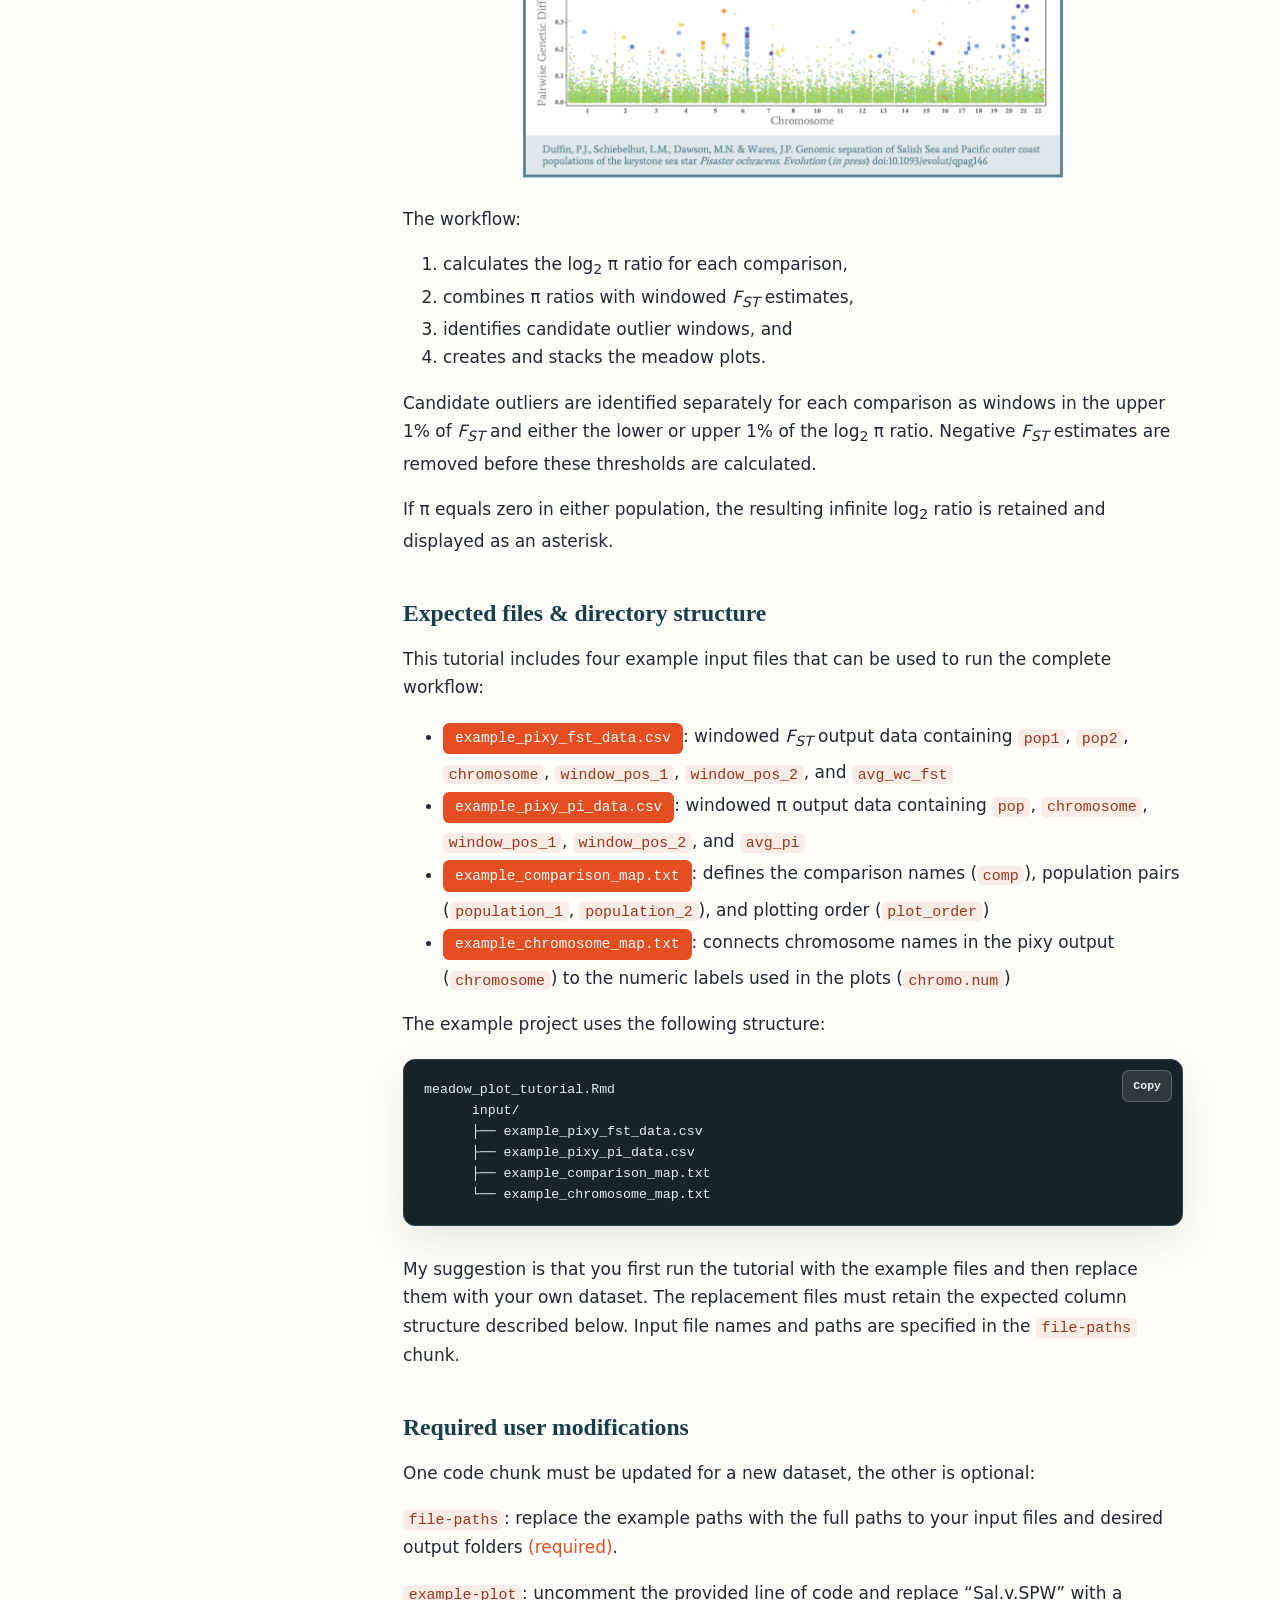
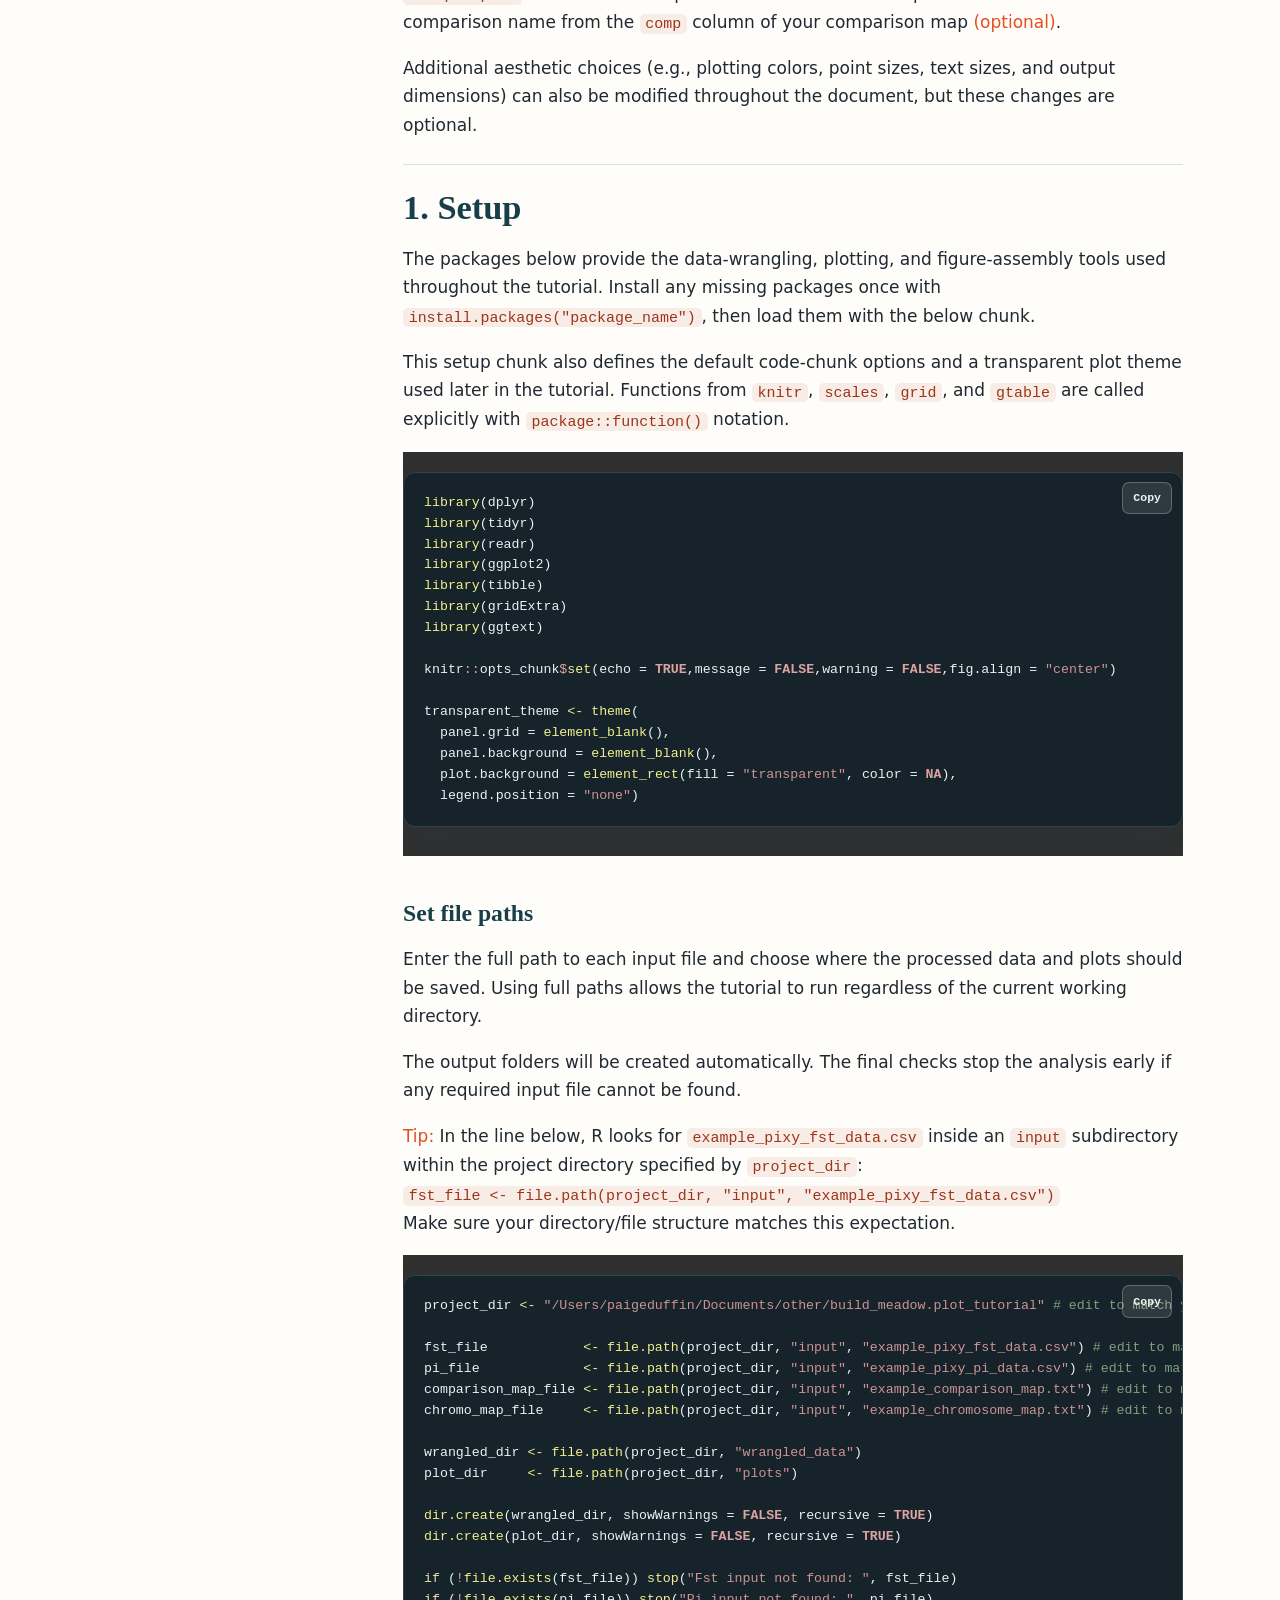
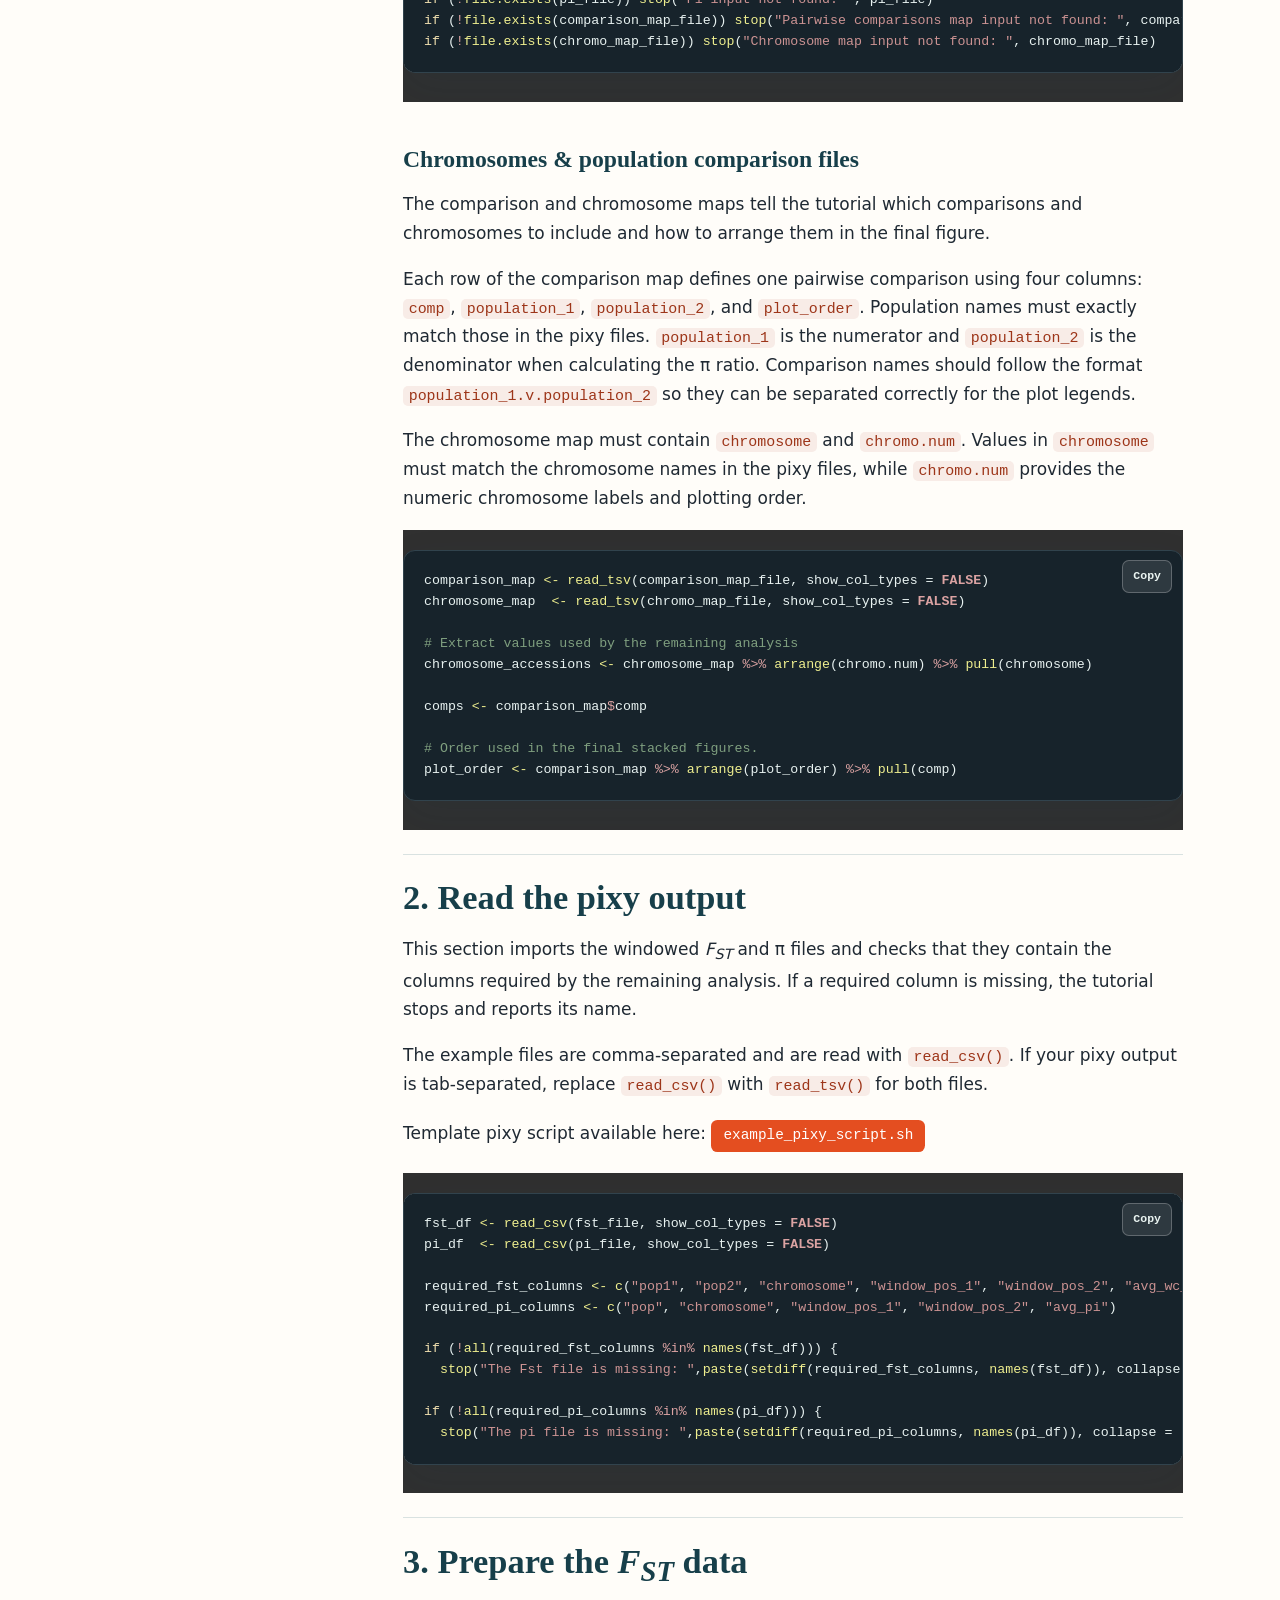
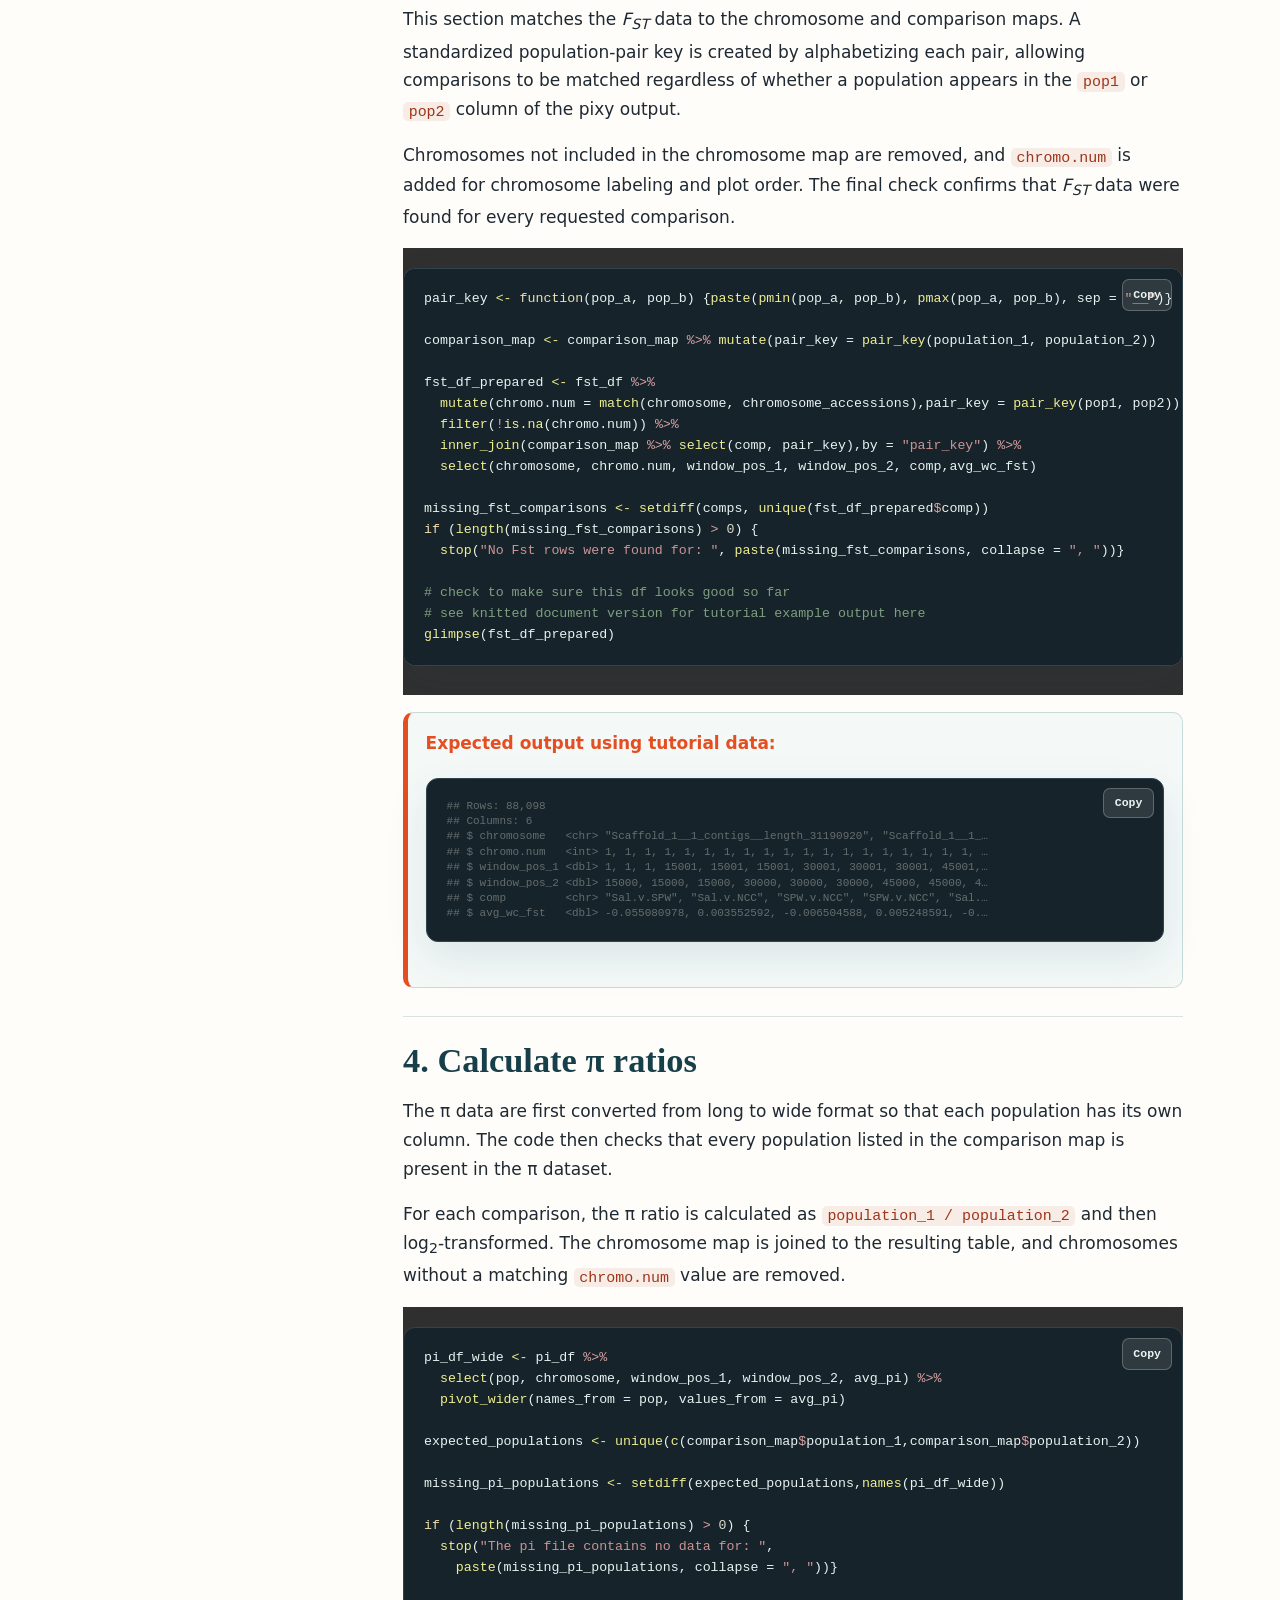
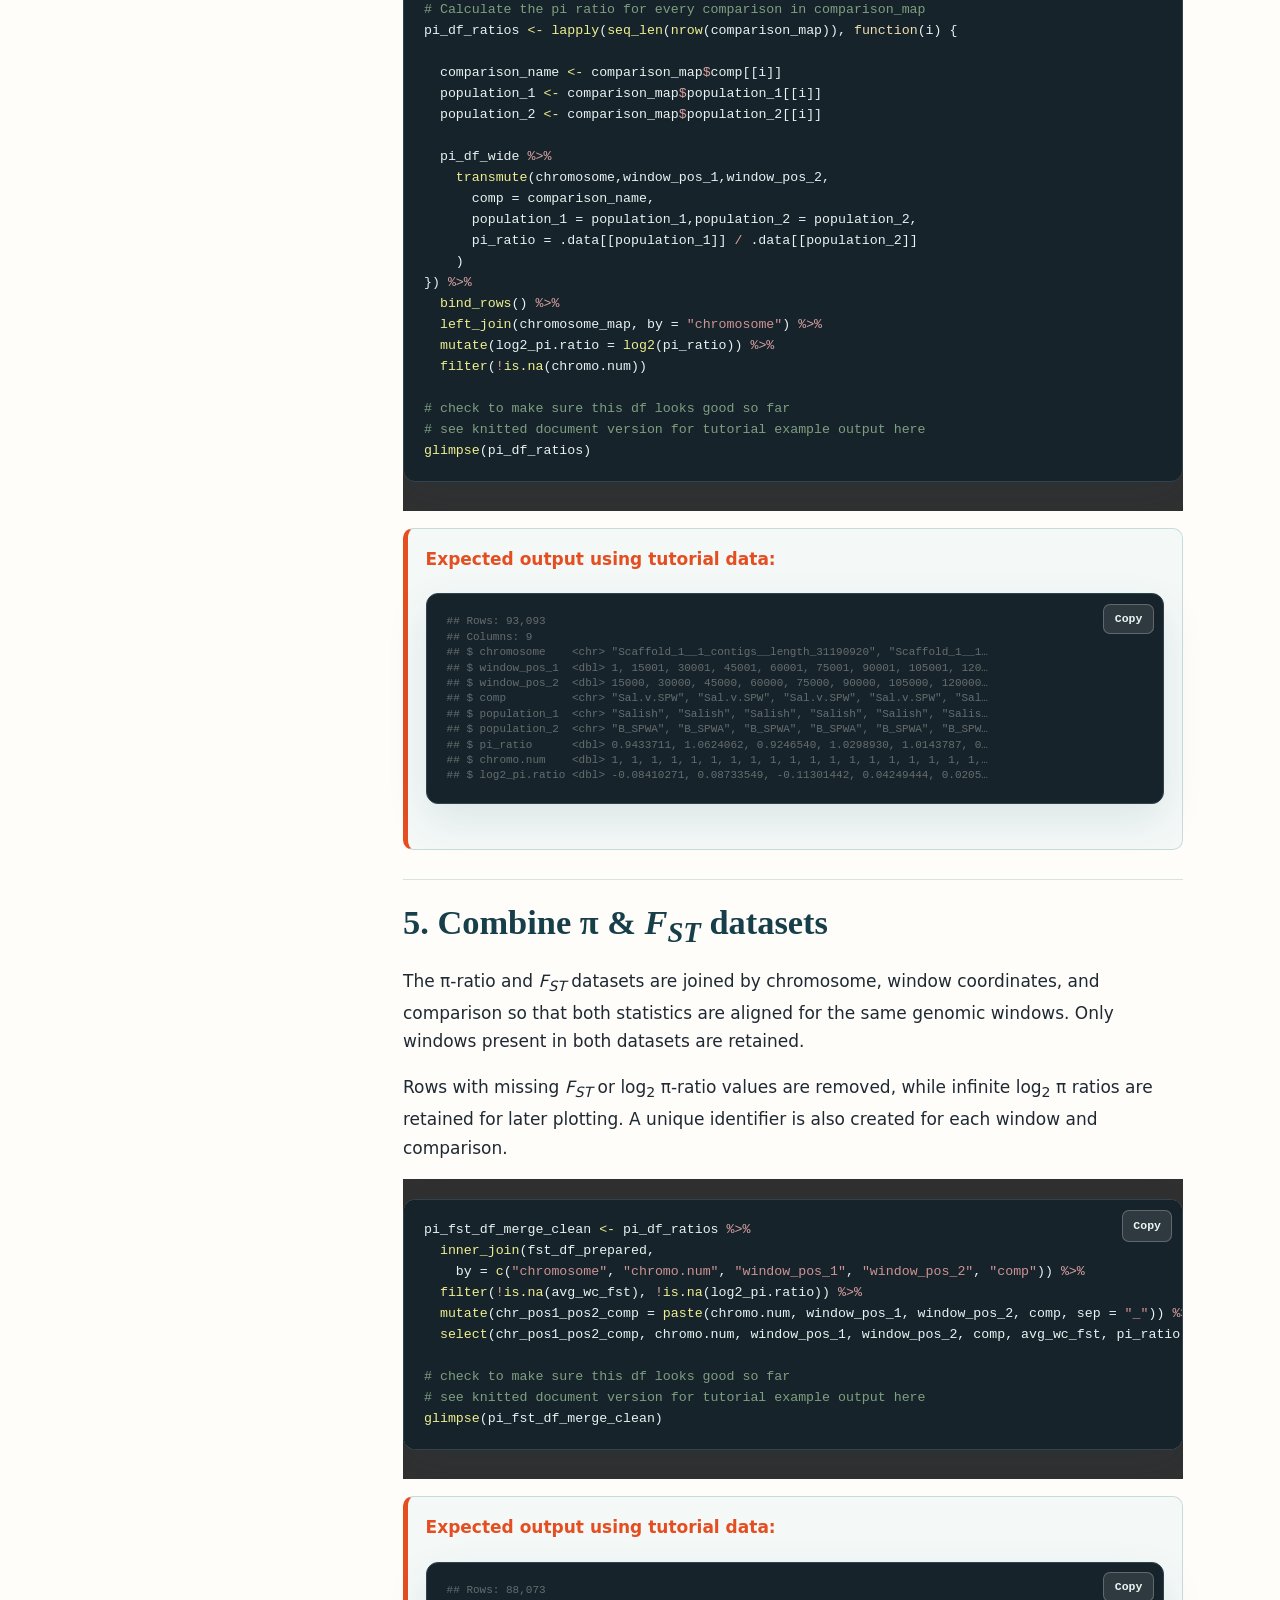
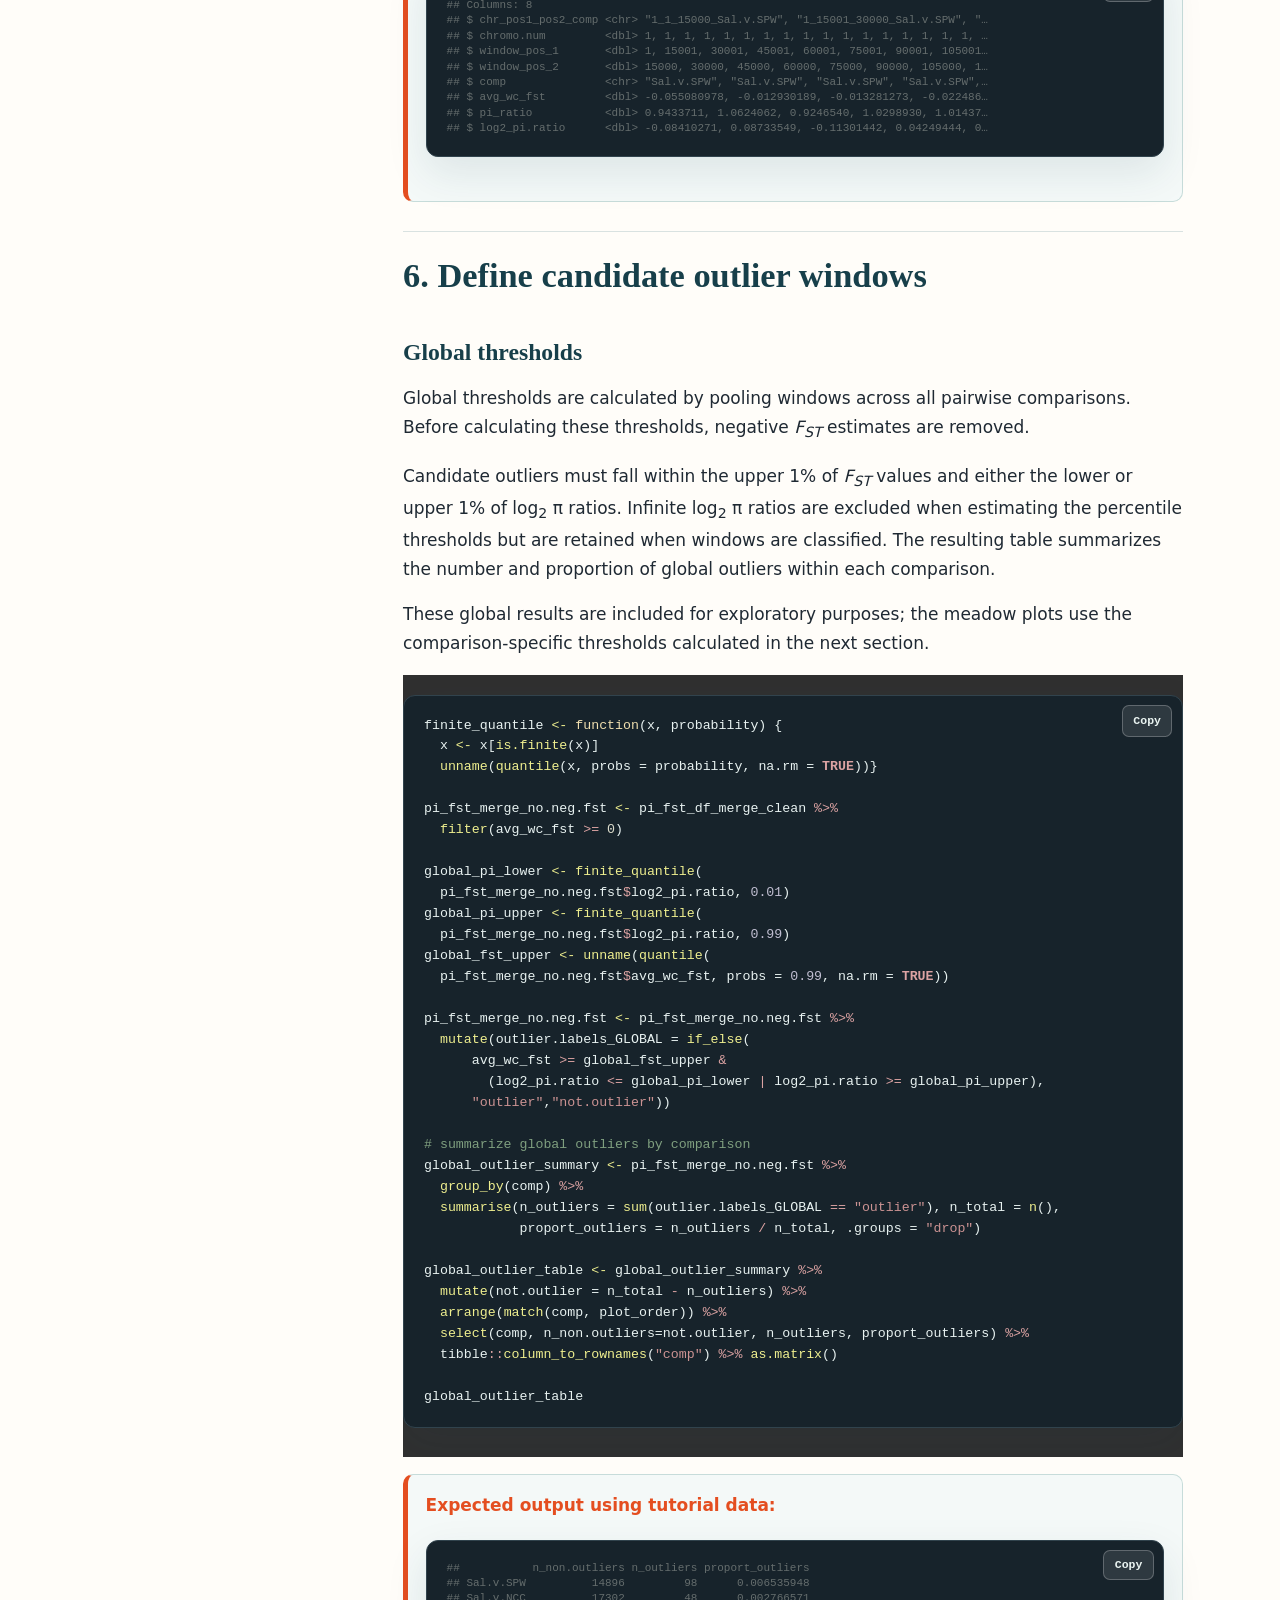
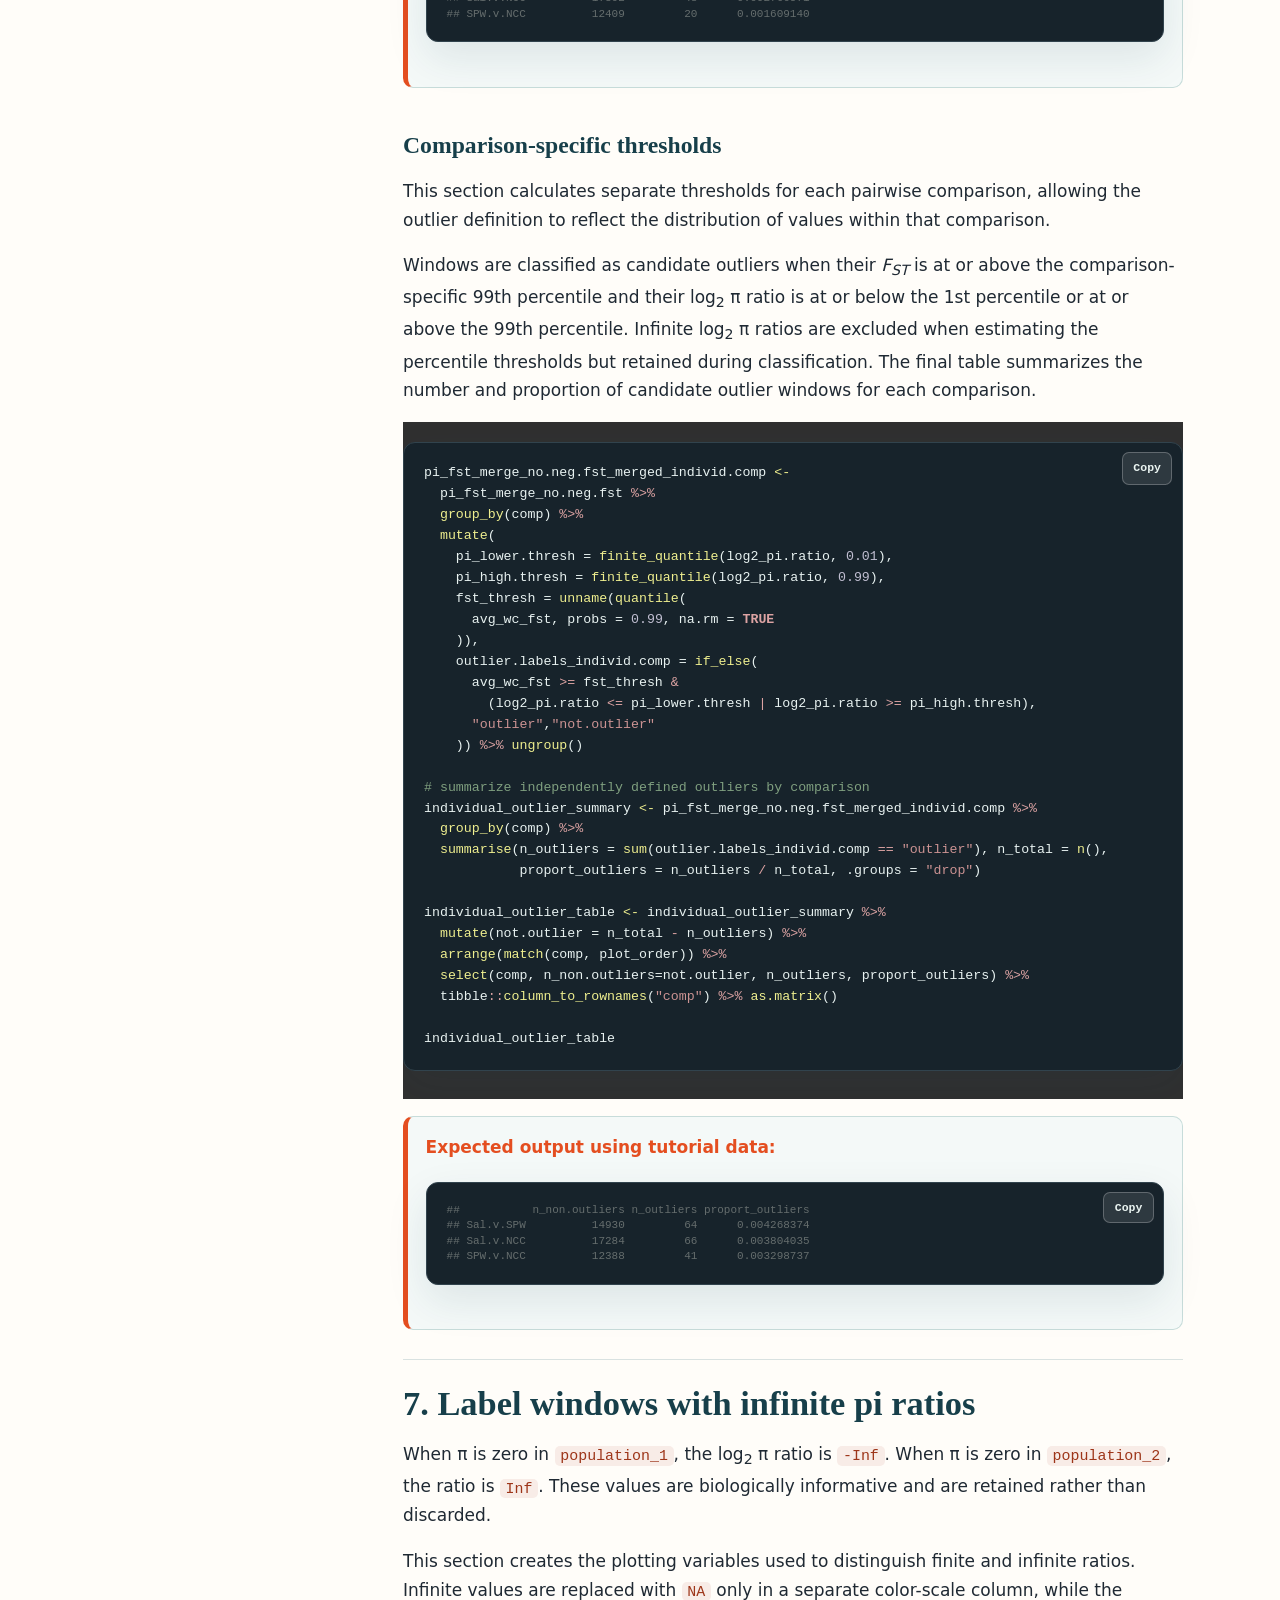
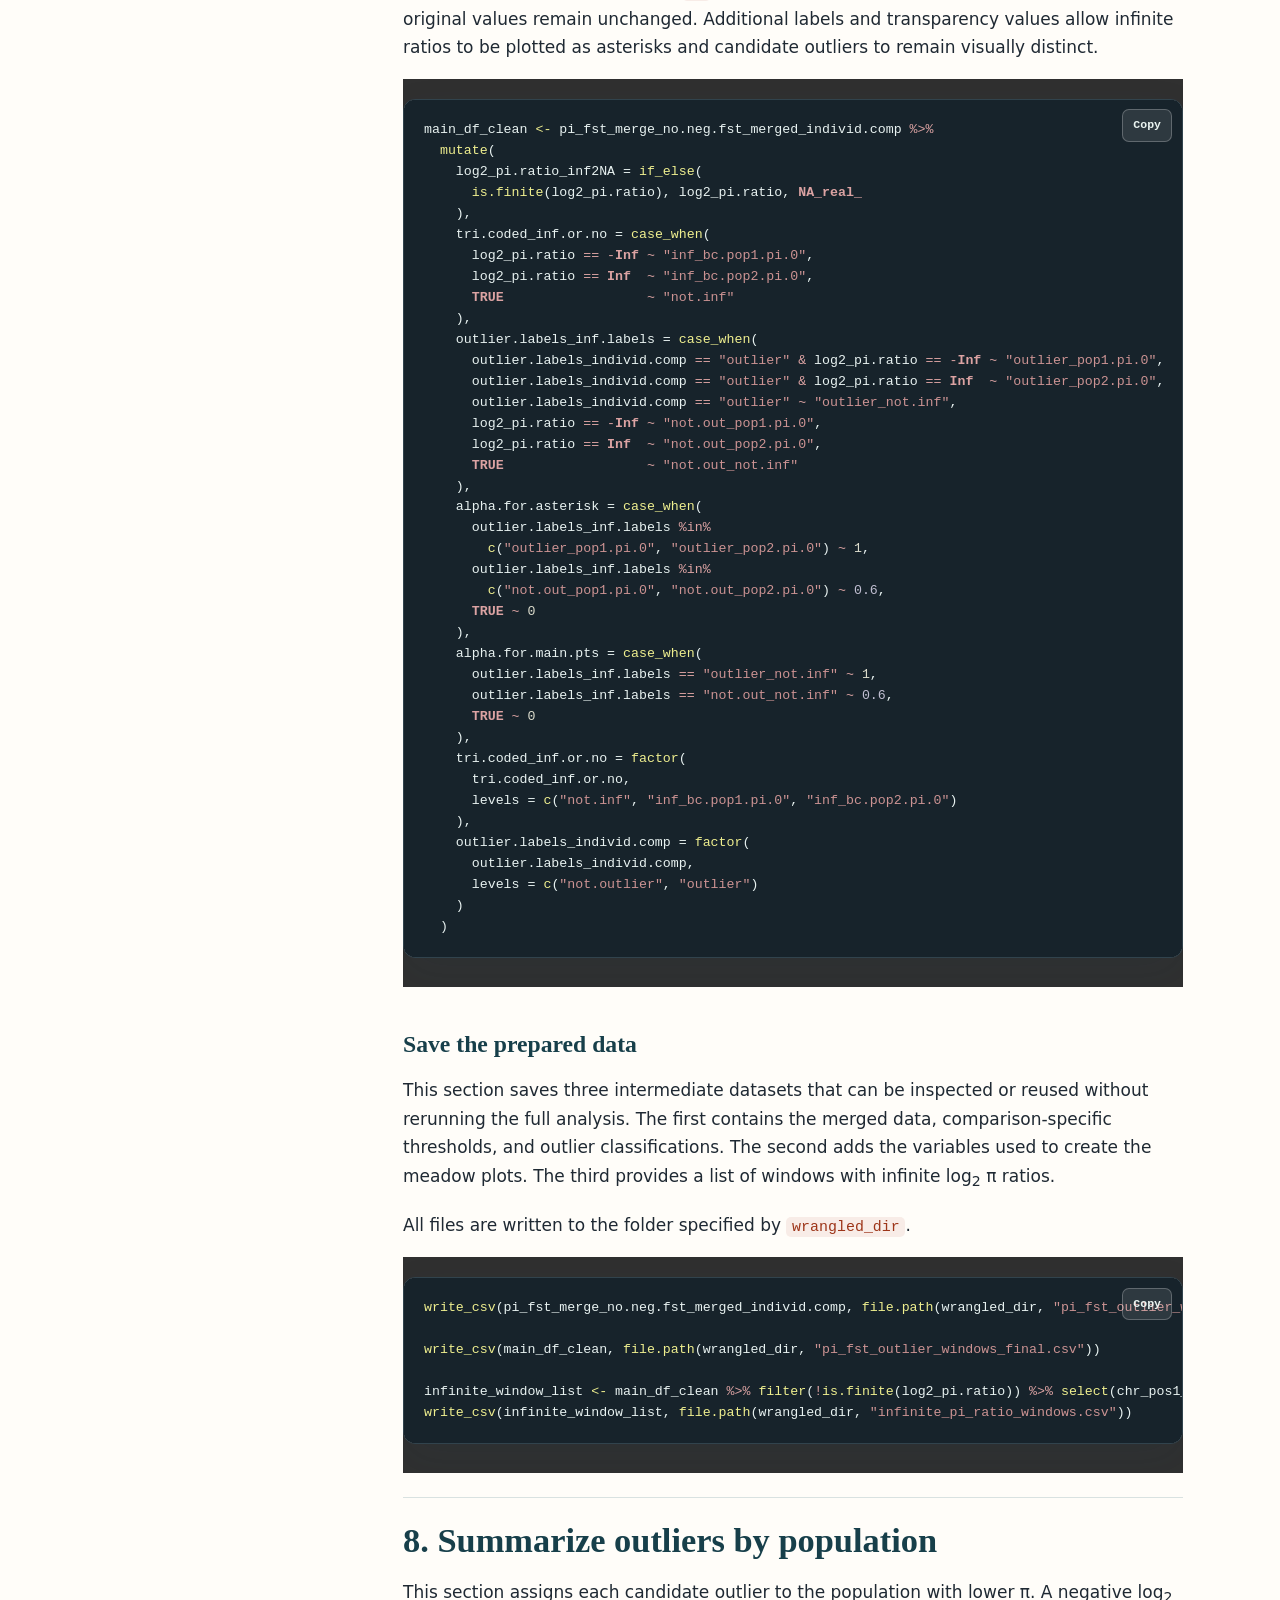
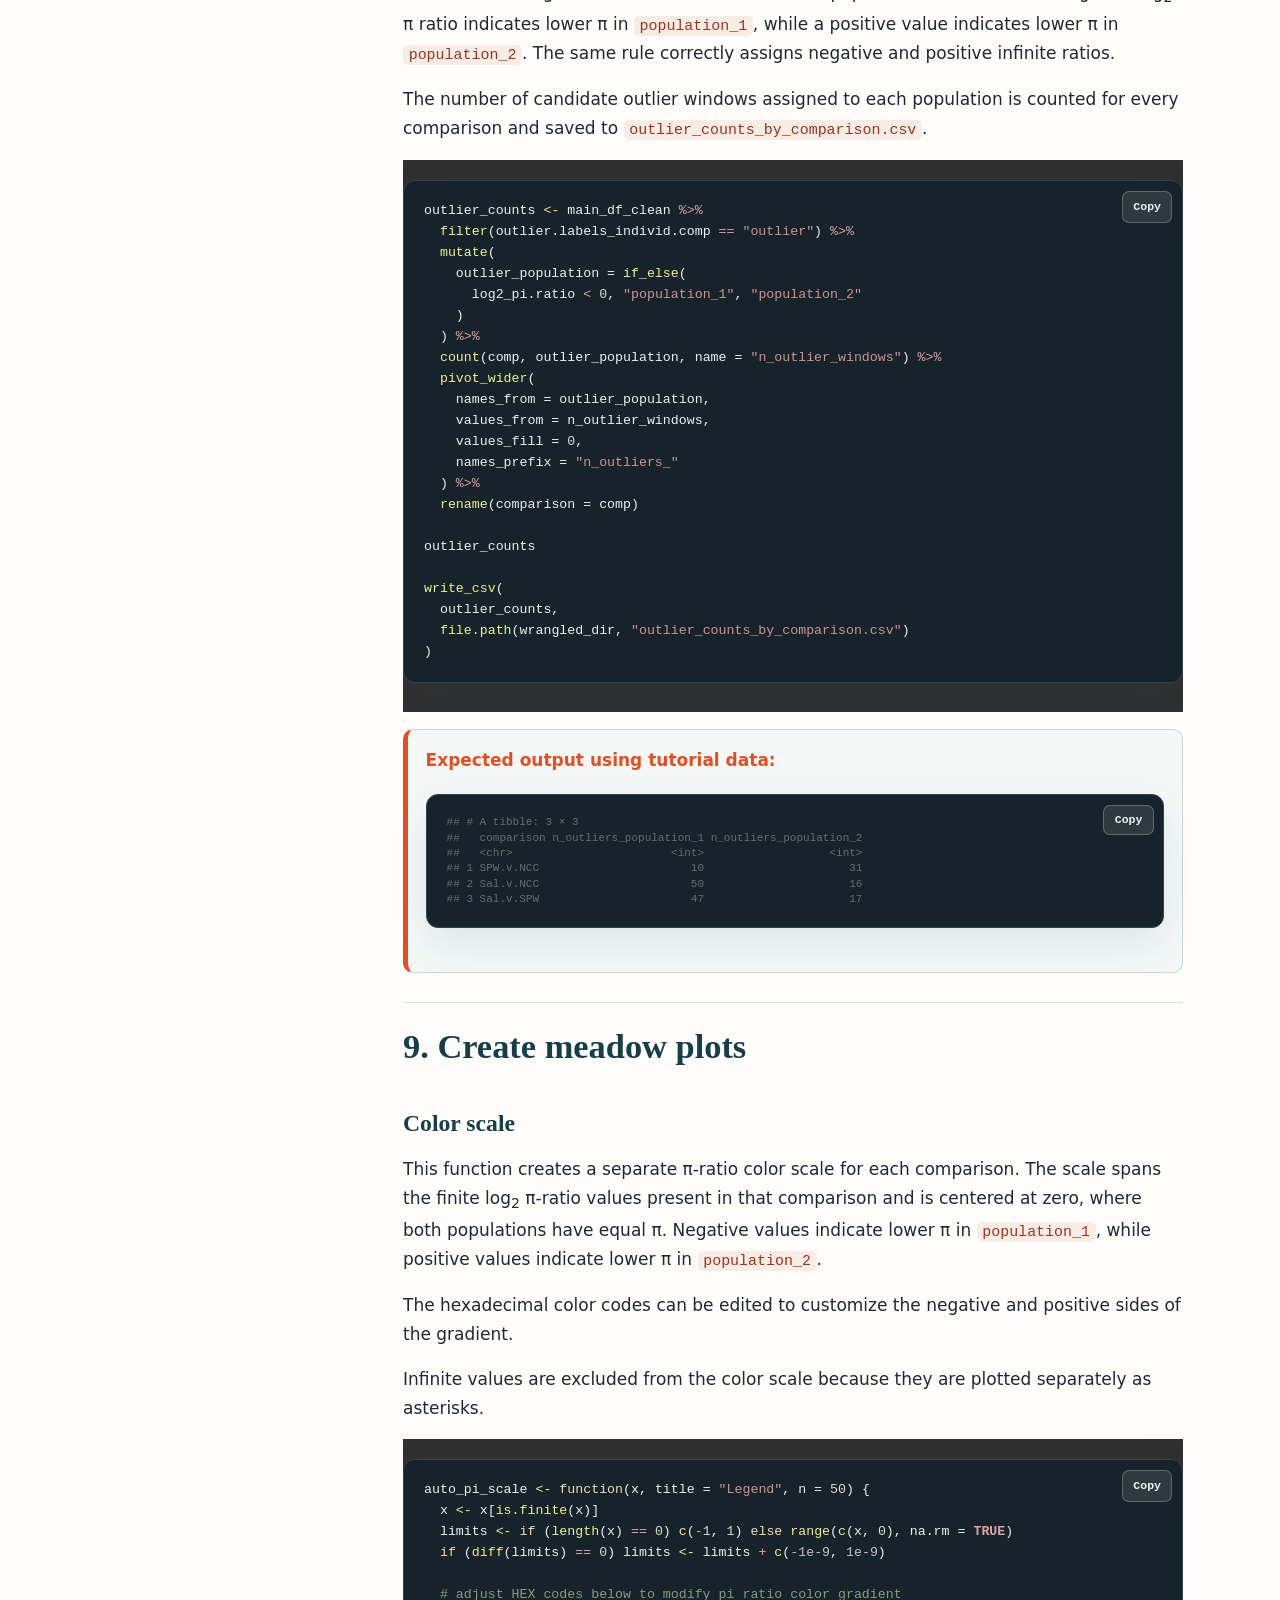
==== commit 78cb063a: "Update index.html" ====
--- a/docs/index.html
+++ b/docs/index.html
@@ -1167,13 +1167,7 @@
 <span id="cb22-25"><a href="#cb22-25" aria-hidden="true" tabindex="-1"></a>  <span class="fu">theme_classic</span>() <span class="sc">+</span></span>
 <span id="cb22-26"><a href="#cb22-26" aria-hidden="true" tabindex="-1"></a>  transparent_theme <span class="sc">+</span></span>
 <span id="cb22-27"><a href="#cb22-27" aria-hidden="true" tabindex="-1"></a>  <span class="fu">theme</span>(<span class="at">axis.text.x =</span> <span class="fu">element_text</span>(<span class="at">angle =</span> <span class="dv">0</span>, <span class="at">hjust =</span> <span class="fl">0.5</span>, <span class="at">lineheight =</span> <span class="fl">0.9</span>),</span>
-<span id="cb22-28"><a href="#cb22-28" aria-hidden="true" tabindex="-1"></a>      <span class="at">panel.border =</span> <span class="fu">element_rect</span>(<span class="at">color =</span> <span class="st">&quot;black&quot;</span>, <span class="at">fill =</span> <span class="cn">NA</span>, <span class="at">linewidth =</span> <span class="fl">0.5</span>))</span>
-<span id="cb22-29"><a href="#cb22-29" aria-hidden="true" tabindex="-1"></a></span>
-<span id="cb22-30"><a href="#cb22-30" aria-hidden="true" tabindex="-1"></a>candidate_peak_size_plot</span></code></pre></div>
-      <div class="expected-result">
-      <strong>Expected graphical output using tutorial data:</strong>
-      <img src="example_candidate_peak_size_plot_preview.png" alt="Preview of the candidate peak-size plot produced by the tutorial data">
-      </div>
+<span id="cb22-28"><a href="#cb22-28" aria-hidden="true" tabindex="-1"></a>      <span class="at">panel.border =</span> <span class="fu">element_rect</span>(<span class="at">color =</span> <span class="st">&quot;black&quot;</span>, <span class="at">fill =</span> <span class="cn">NA</span>, <span class="at">linewidth =</span> <span class="fl">0.5</span>))</span></code></pre></div>
       <p>The candidate-peak plot is saved as a transparent PNG in
       <code>plot_dir</code>. Its filename, dimensions, resolution, and
       background can be adjusted below.</p>
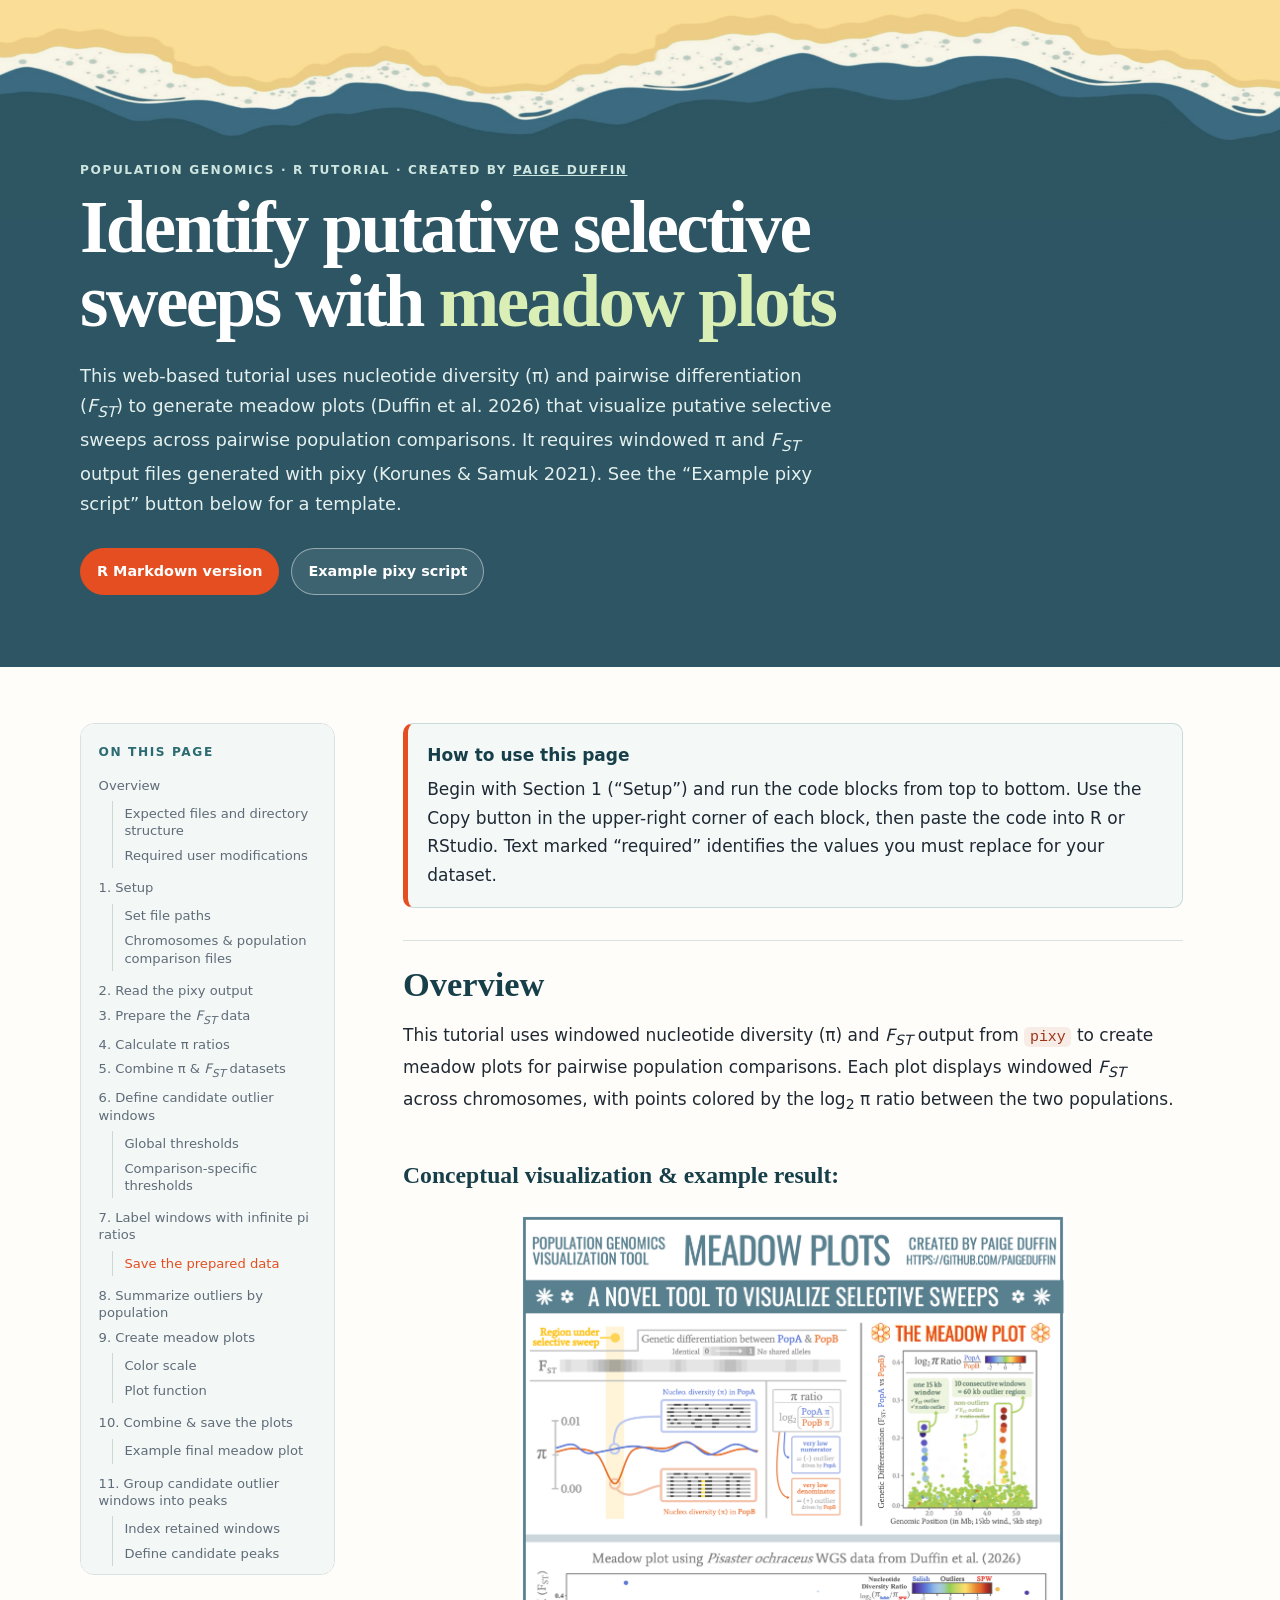
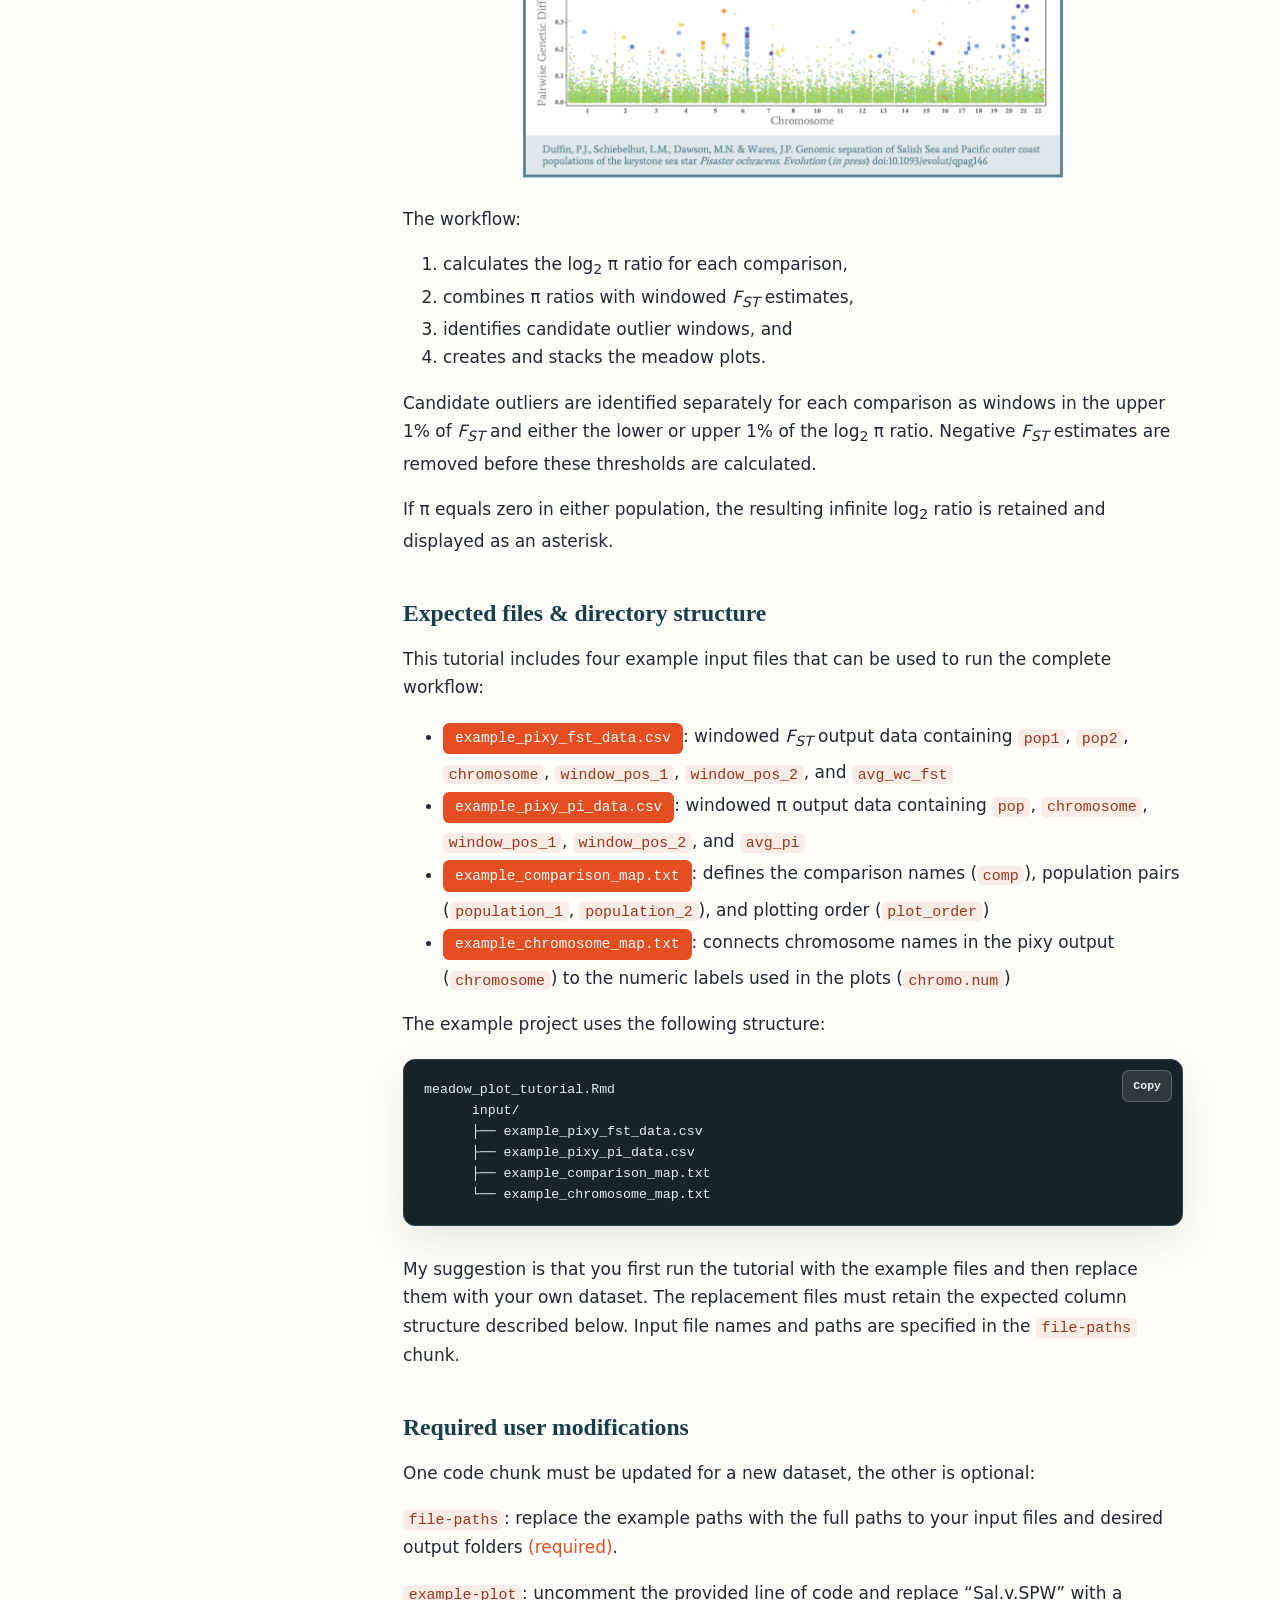
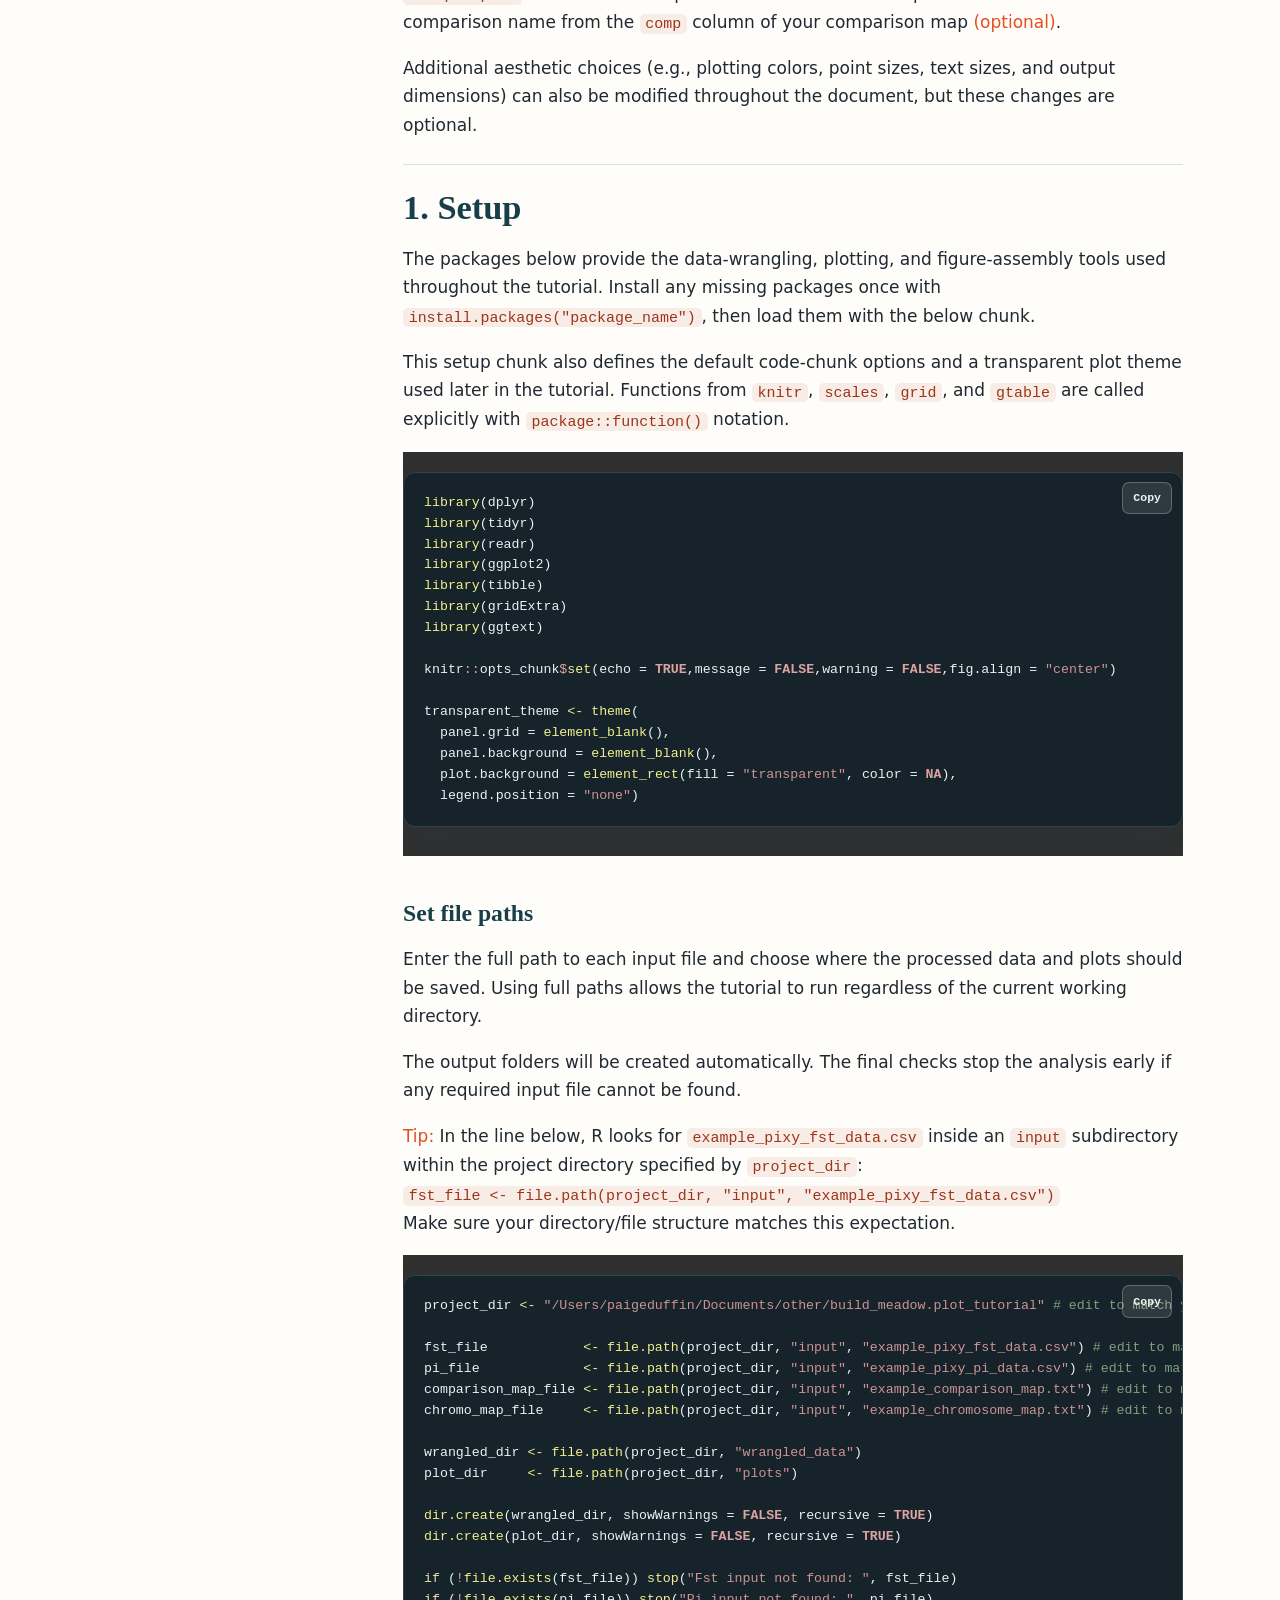
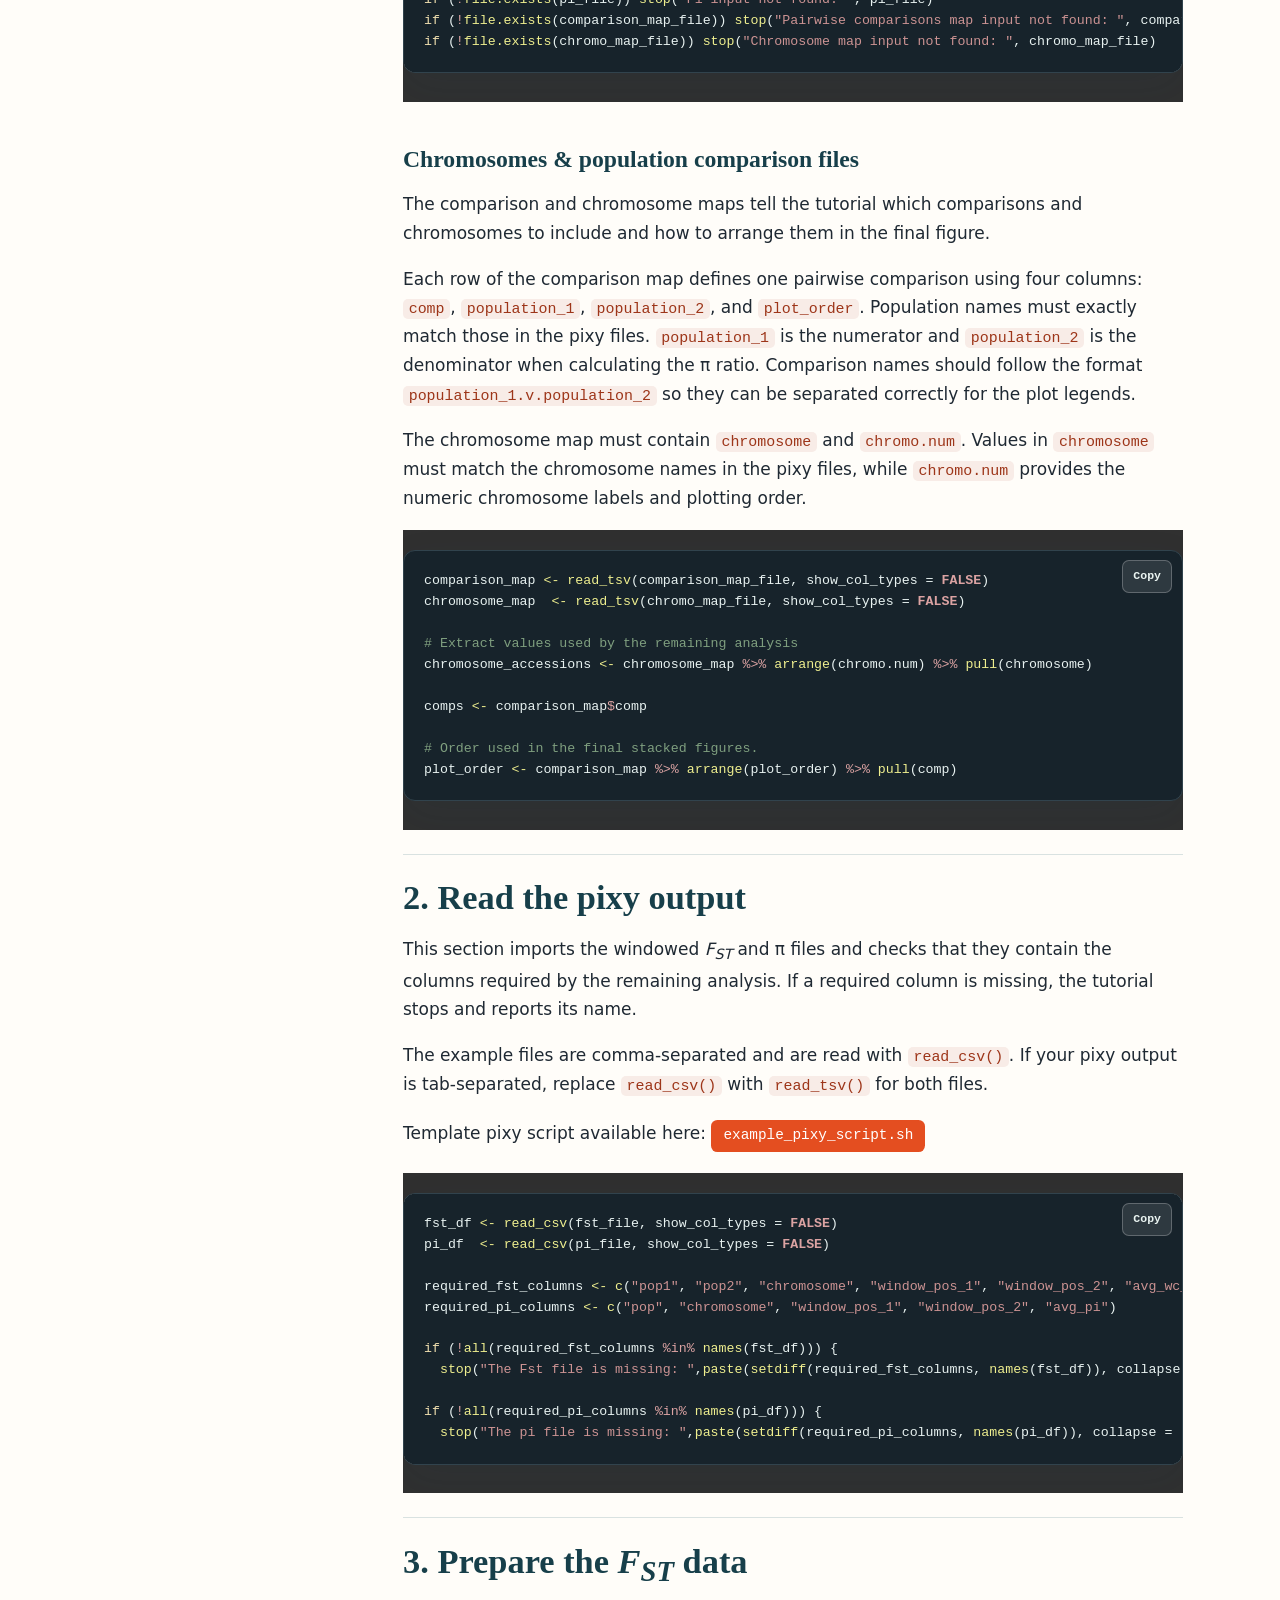
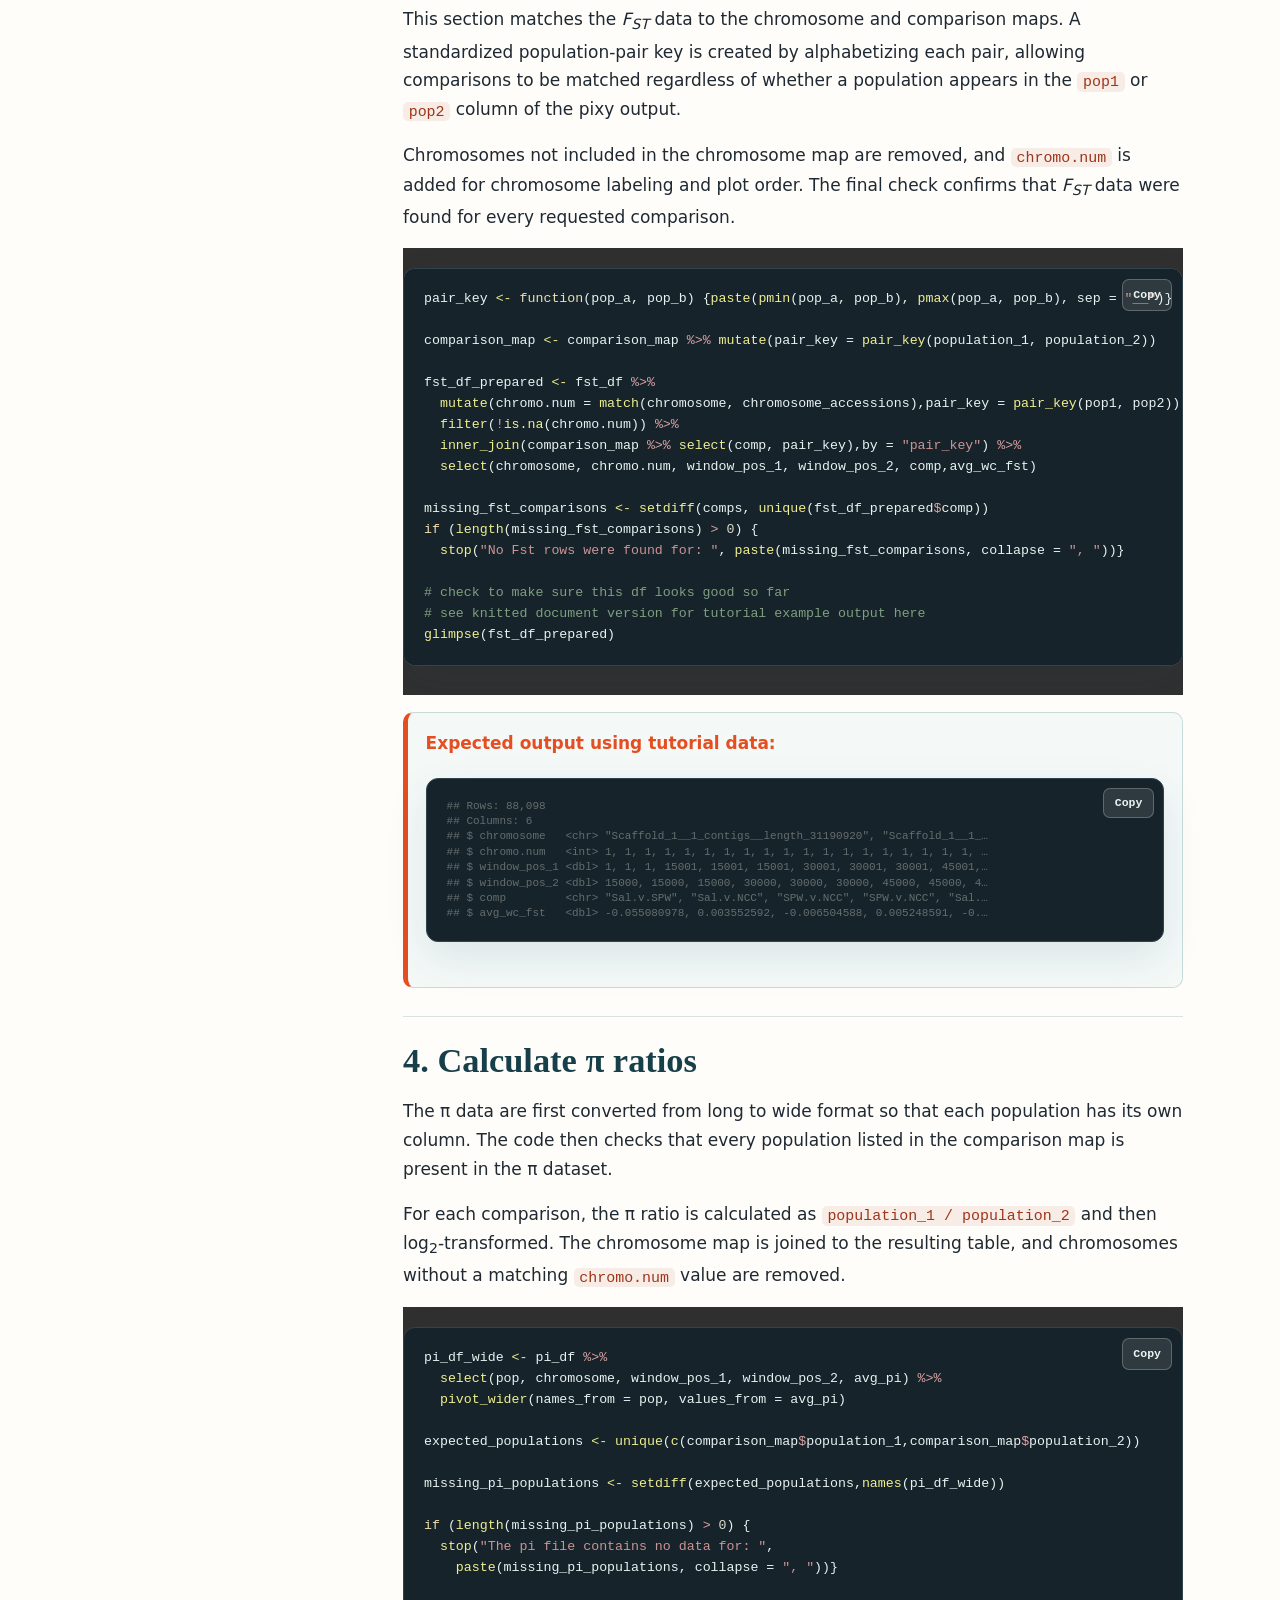
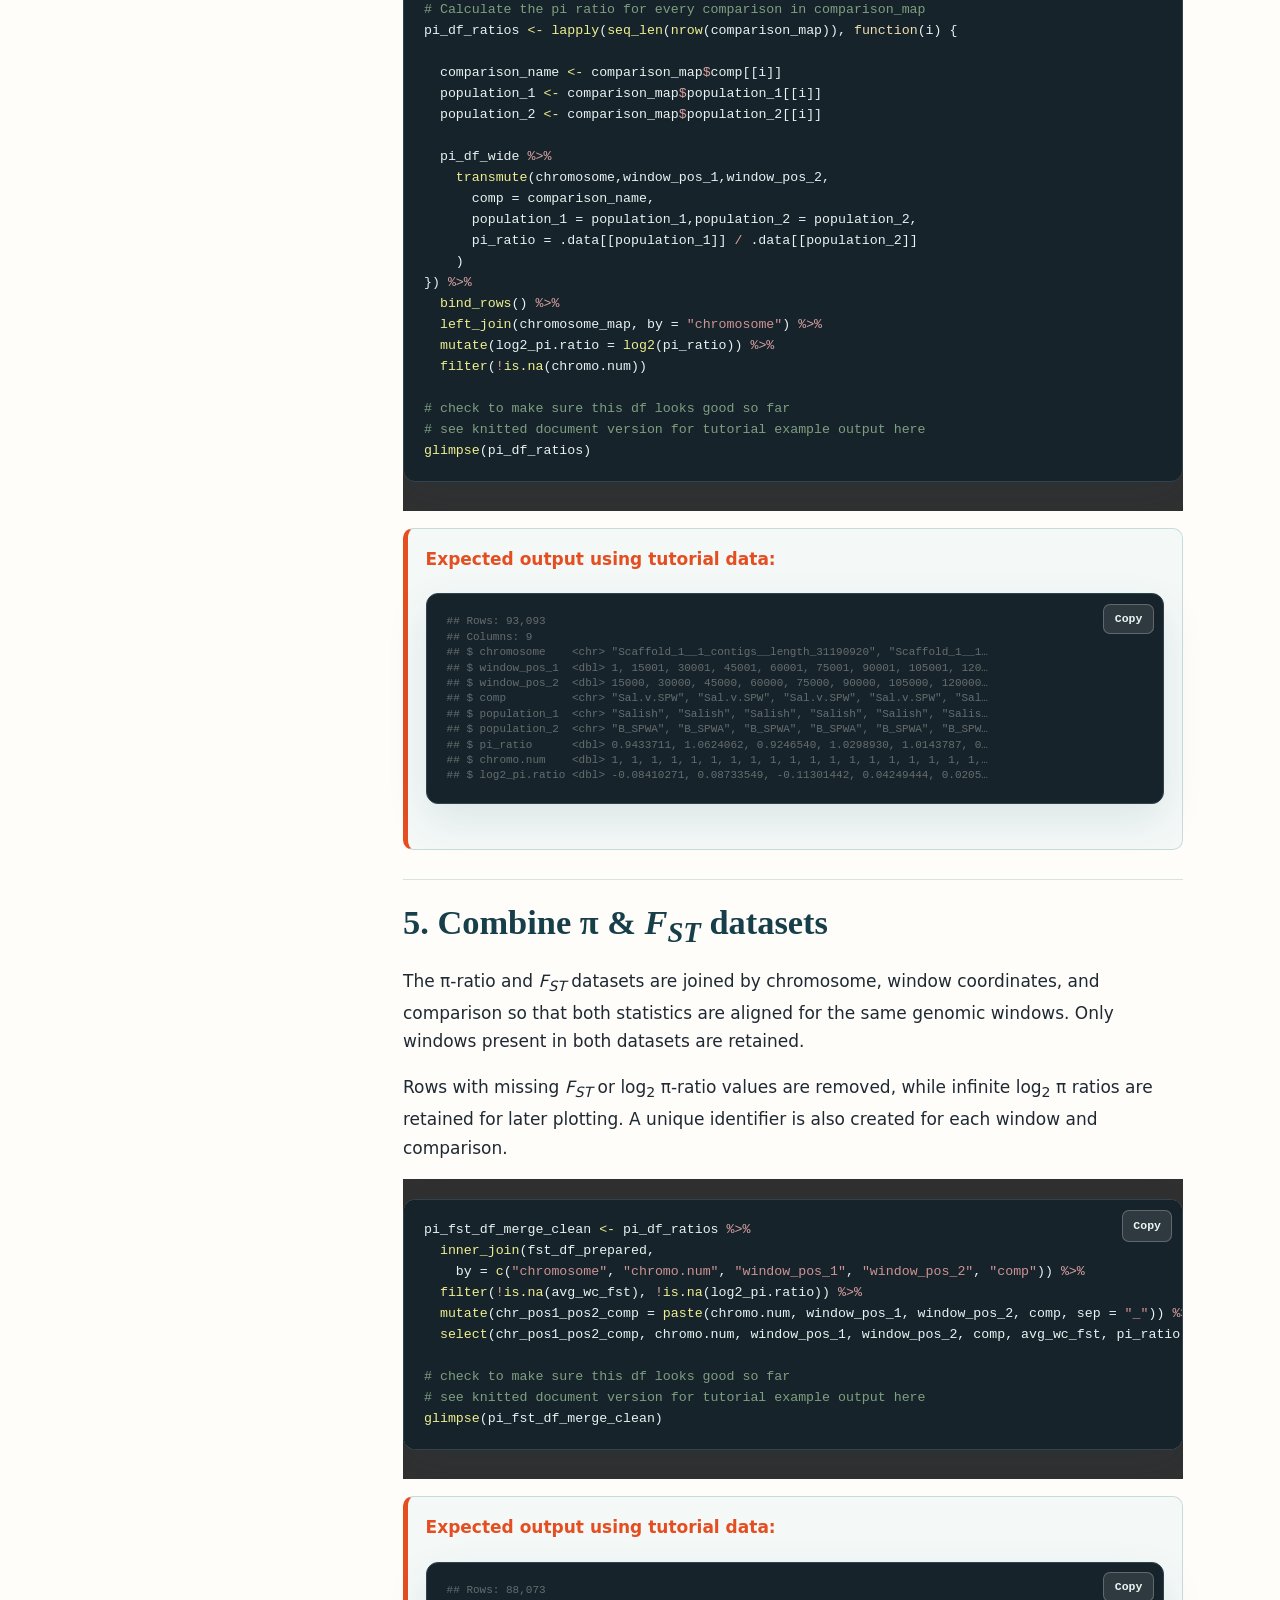
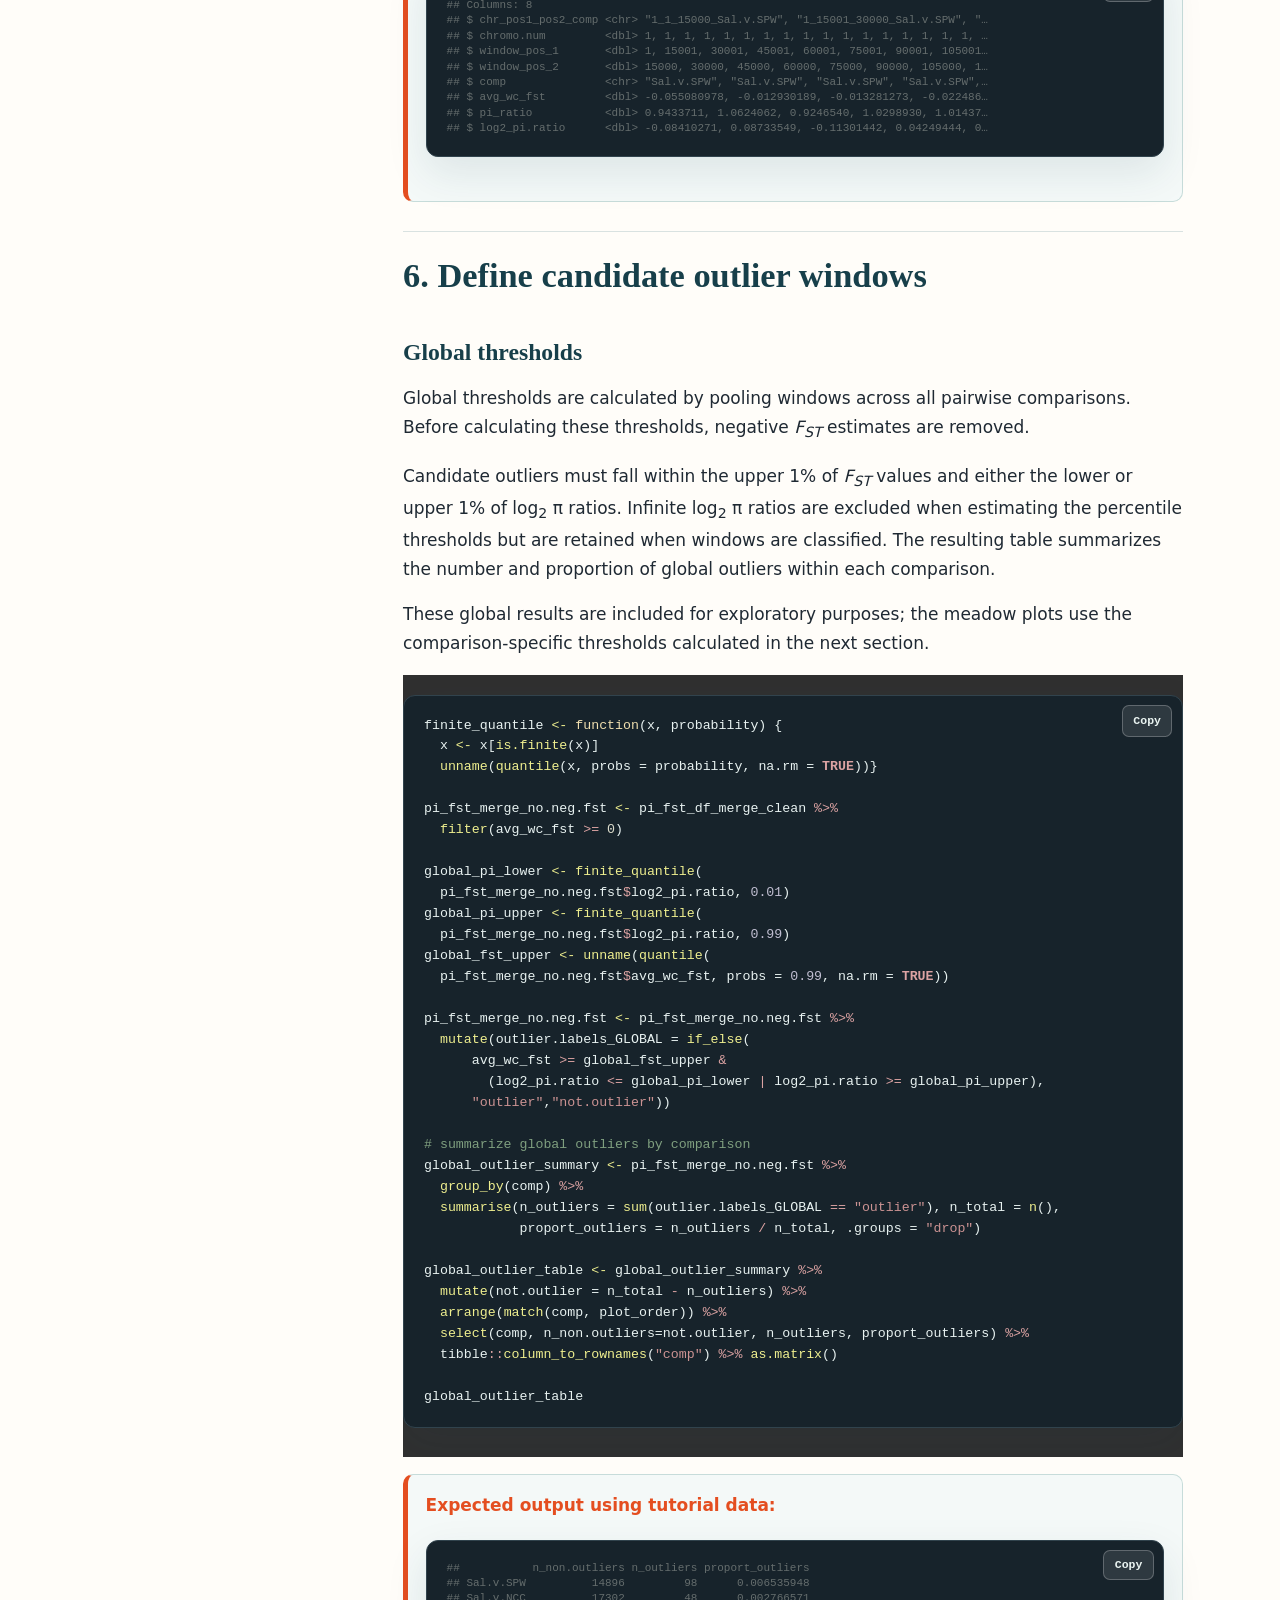
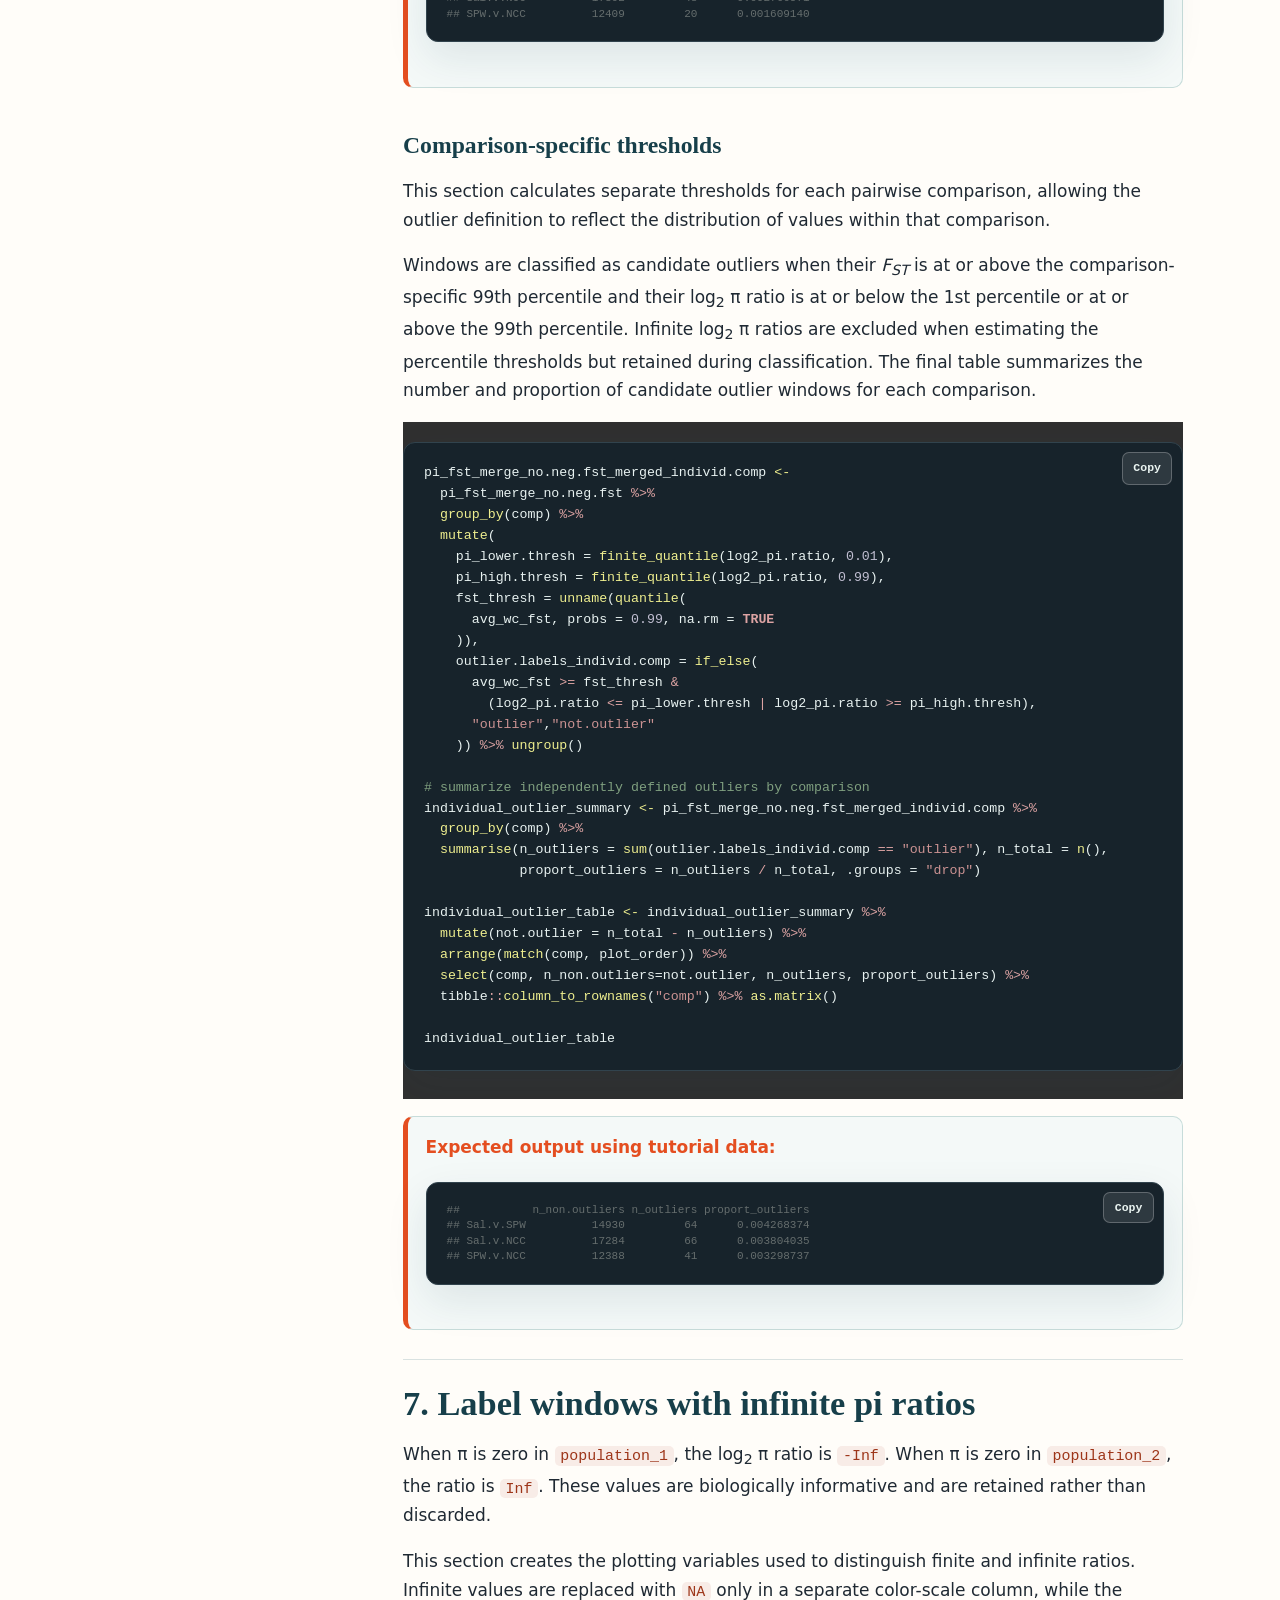
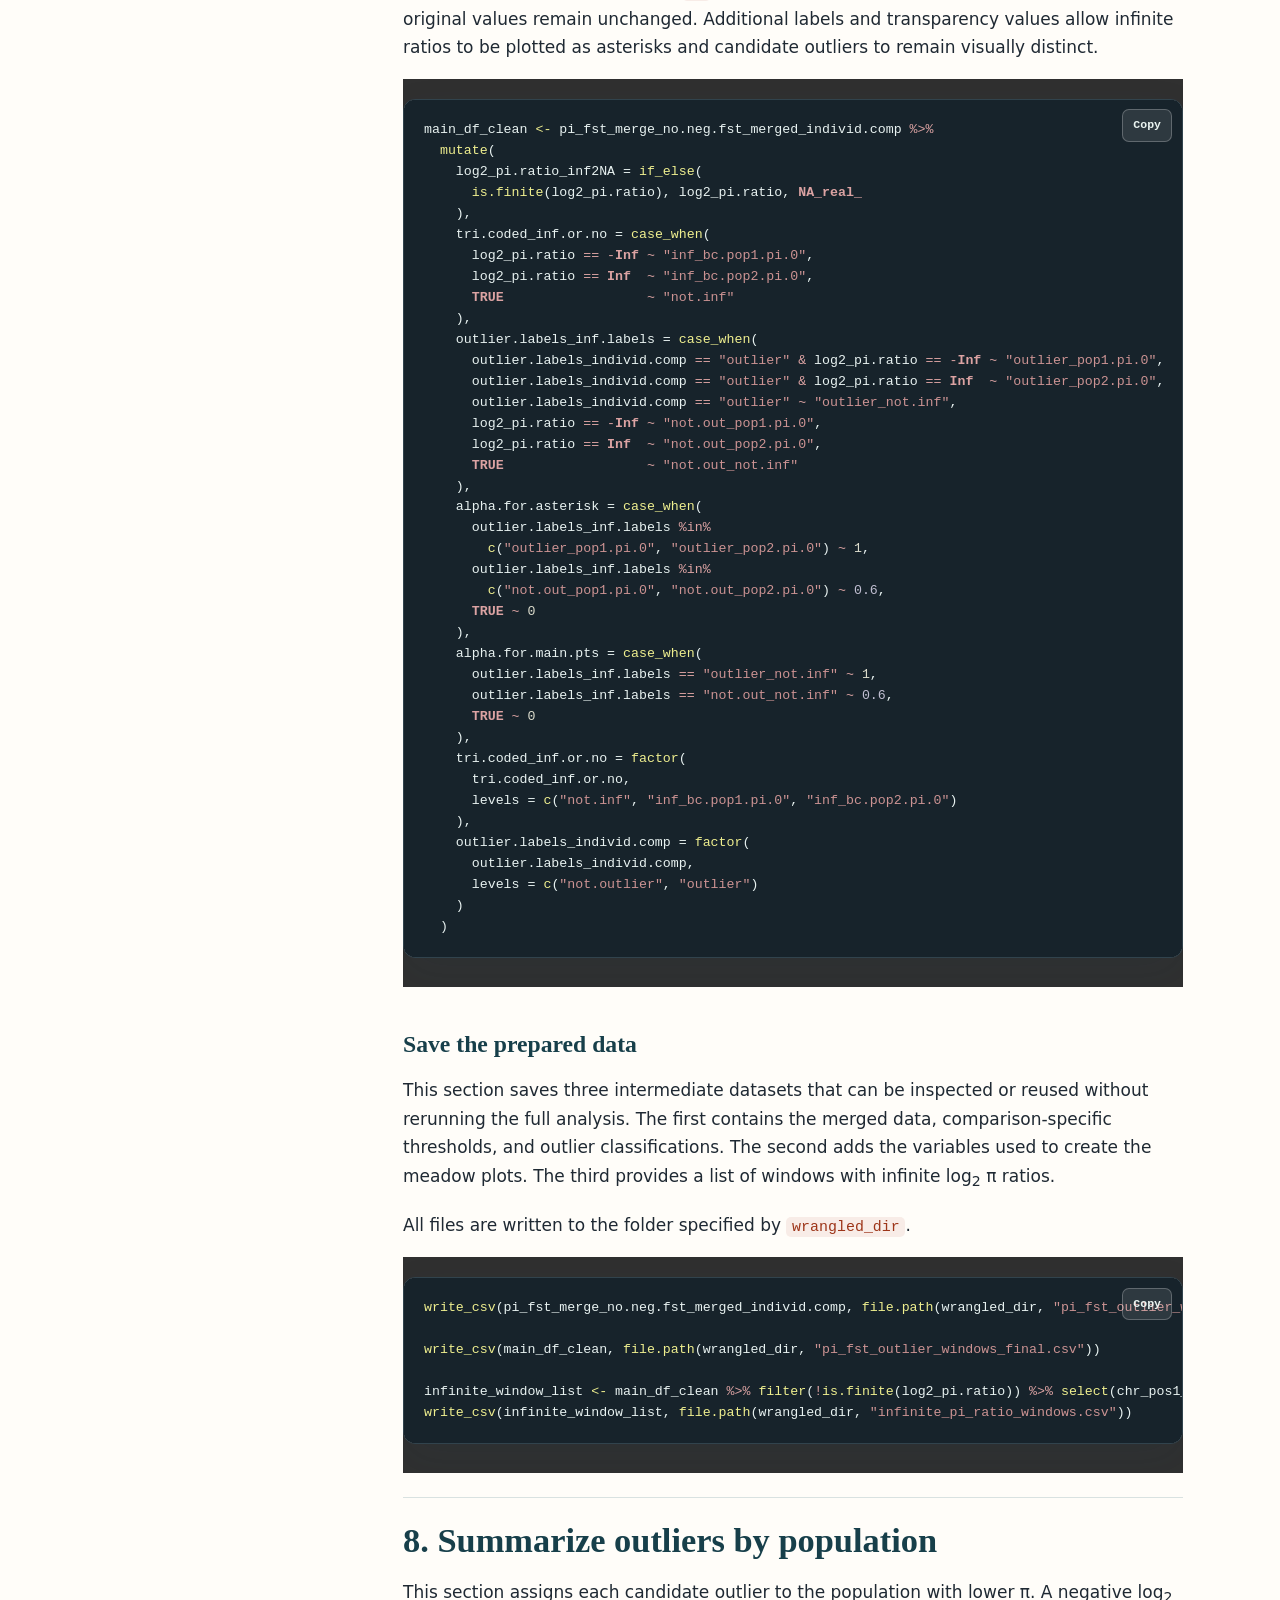
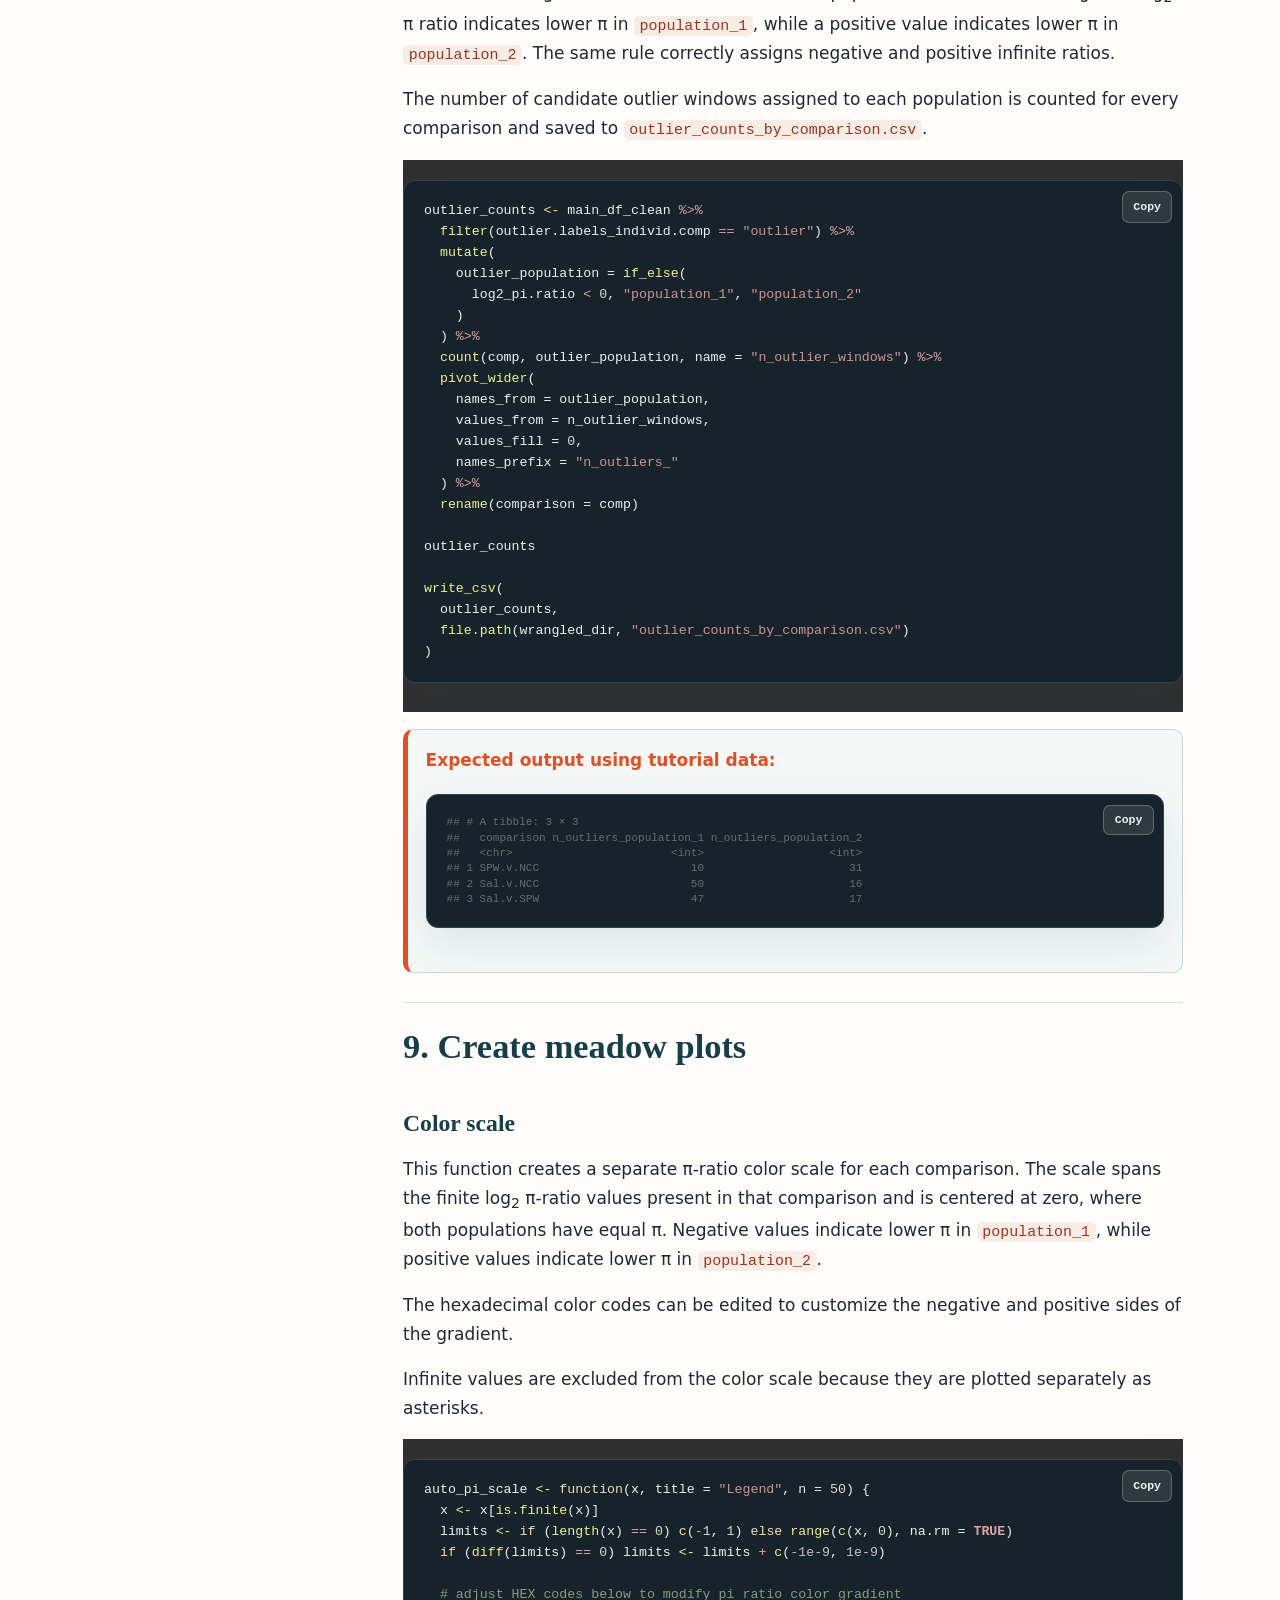
==== commit 0b282f73: "Update index.html" ====
--- a/docs/index.html
+++ b/docs/index.html
@@ -110,7 +110,6 @@
       <p class="hero__summary">This web-based tutorial uses nucleotide diversity (π) and pairwise differentiation (<em>F<sub>ST</sub></em>) to generate meadow plots (Duffin et al. 2026) that visualize putative selective sweeps across pairwise population comparisons. It requires windowed π and <em>F<sub>ST</sub></em> output files generated with pixy (Korunes & Samuk 2021). See the “Example pixy script” button below for a template.</p>
       <div class="hero__actions">
   <a class="button button--primary" href="https://github.com/paigeduffin/meadow_plot_tutorial/blob/main/tutorials/meadow_plot_tutorial.Rmd">R Markdown version</a>
-  <a class="button button--primary" href="https://github.com/paigeduffin/meadow_plot_tutorial/blob/main/scripts/meadow_plot_cli.R">Command-line version</a>
   <a class="button button--secondary" href="https://github.com/paigeduffin/meadow_plot_tutorial/blob/main/input/example_pixy_script.sh">Example pixy script</a>
       </div>
         
